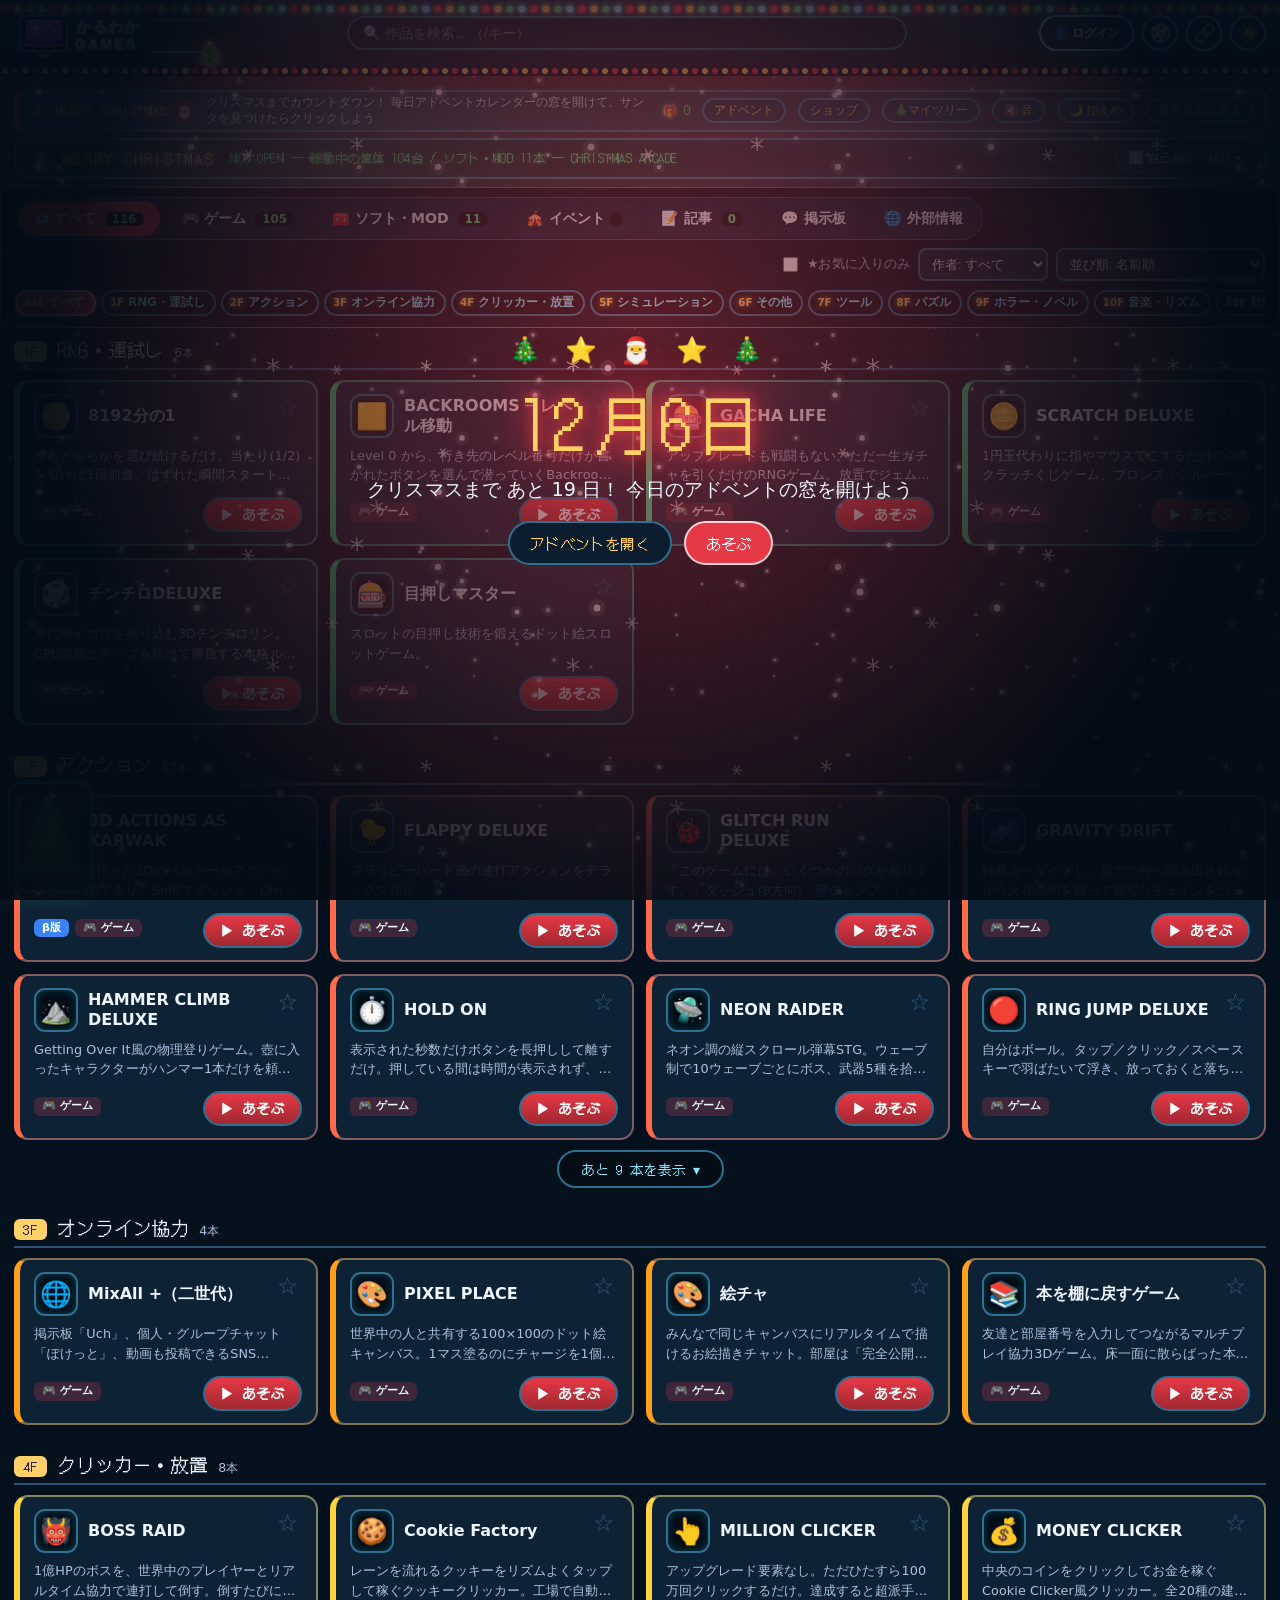
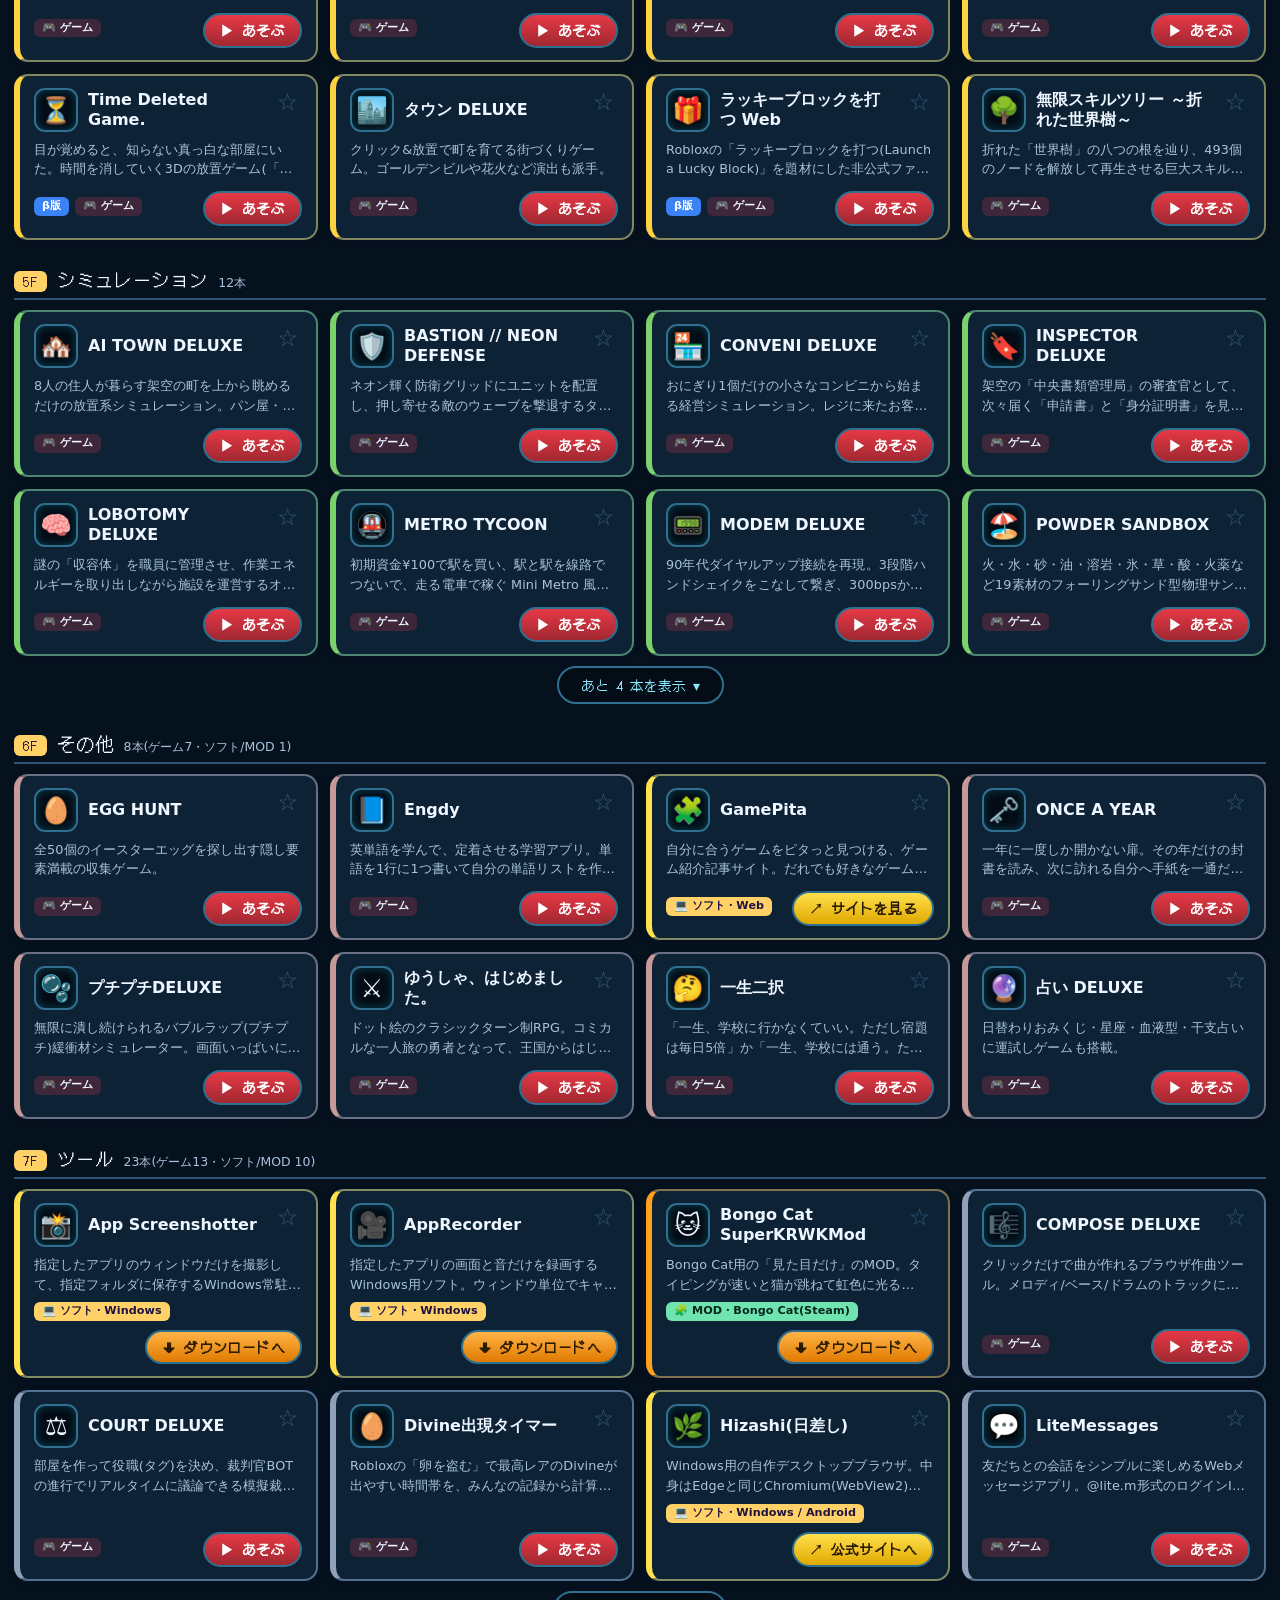
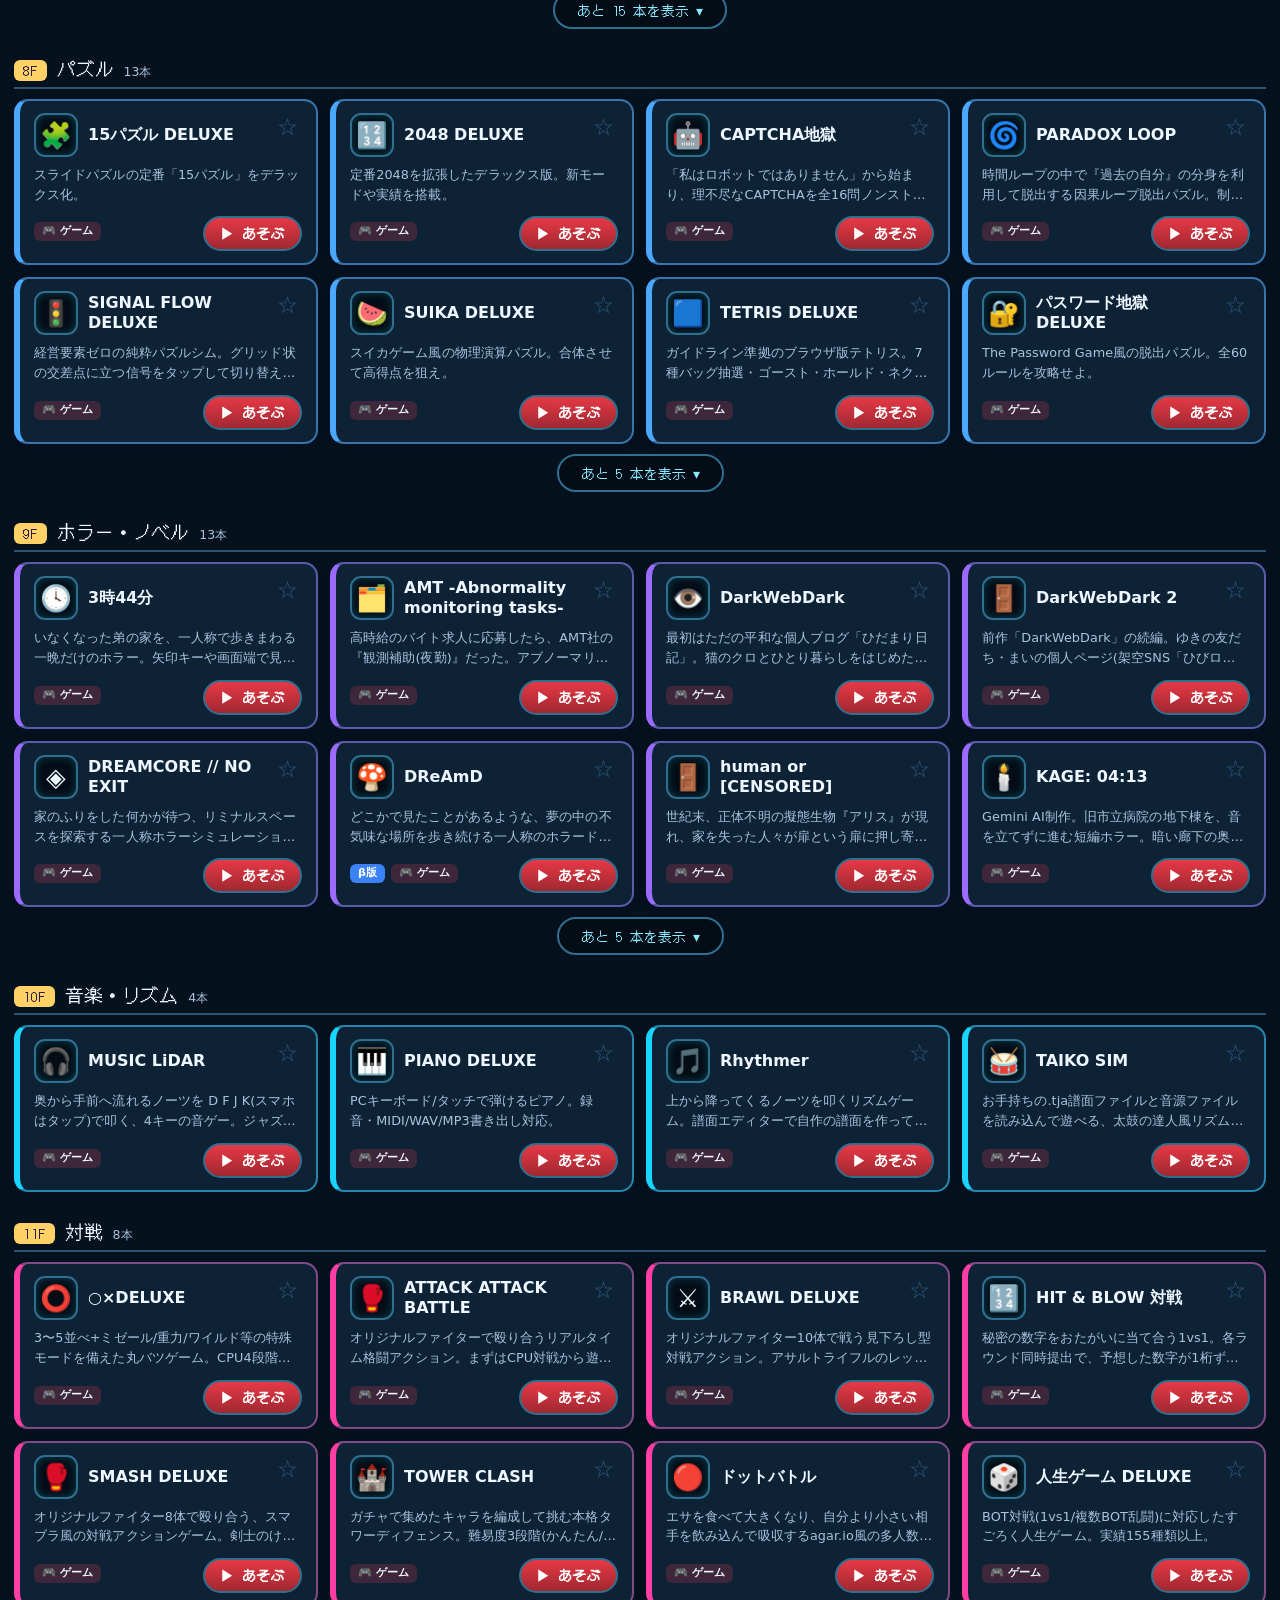
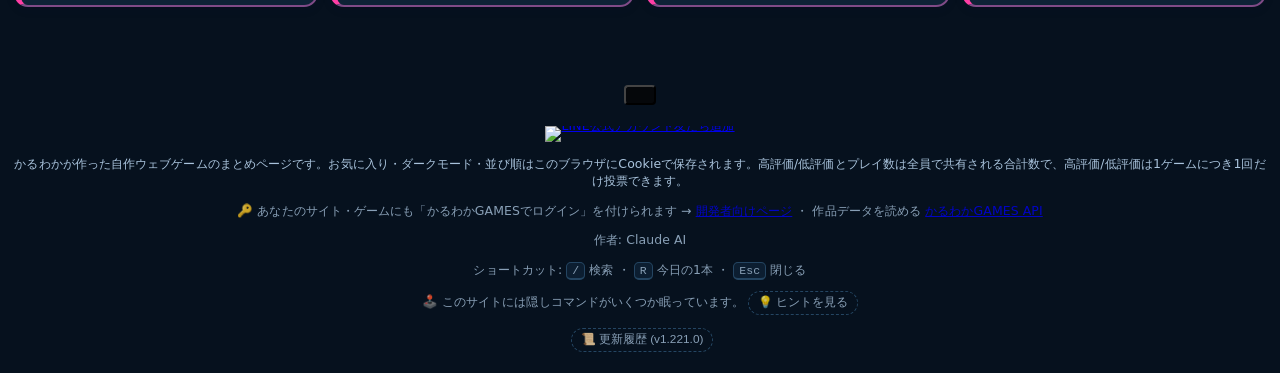
==== index.html @ c36bcfe7 "掲示板にかるわかGAMESのアカウント名で書き込めるようにする (1.221.0) Co-Authored-By: Claude Sonnet 5.5 <noreply@anthropic.com>" ====
<!DOCTYPE html>
<html lang="ja">
<head>
<meta charset="UTF-8">
<meta name="viewport" content="width=device-width, initial-scale=1.0">
<title>かるわか GAMES</title>
<meta name="description" content="かるわかが作った自作ウェブゲームのリンクまとめサイト">
<link rel="canonical" href="https://kaikomziu.github.io/game-links/">

<!-- OGP (SNSシェア用) -->
<meta property="og:type" content="website">
<meta property="og:title" content="かるわか GAMES">
<meta property="og:description" content="かるわかが作った自作ウェブゲームのリンクまとめサイト">
<meta property="og:url" content="https://kaikomziu.github.io/game-links/">
<!-- og:image: 1200x630推奨の画像をご用意いただけたら、下記のコメントを外して画像URLを設定してください
<meta property="og:image" content="https://kaikomziu.github.io/game-links/ogp.png"> -->
<meta name="twitter:card" content="summary_large_image">
<meta name="twitter:title" content="かるわか GAMES">
<meta name="twitter:description" content="かるわかが作った自作ウェブゲームのリンクまとめサイト">

<link rel="icon" href="data:image/svg+xml,<svg xmlns=%22http://www.w3.org/2000/svg%22 viewBox=%220 0 100 100%22><text y=%22.9em%22 font-size=%2290%22>🎮</text></svg>">
<link rel="manifest" href="manifest.webmanifest">
<meta name="theme-color" content="#6c5ce7">
<link rel="apple-touch-icon" href="icon.svg">
<link rel="preconnect" href="https://fonts.googleapis.com">
<link rel="preconnect" href="https://fonts.gstatic.com" crossorigin>
<link rel="stylesheet" href="https://fonts.googleapis.com/css2?family=DotGothic16&display=swap">
<link rel="stylesheet" href="css/style.css?v=2">
<link rel="stylesheet" href="css/arcade.css?v=8">
<link rel="stylesheet" href="css/layout.css?v=5">
<link rel="stylesheet" href="css/articles.css?v=2">
<link rel="stylesheet" href="css/events.css?v=3">
<link rel="stylesheet" href="css/board.css?v=1">
<link rel="stylesheet" href="css/halloween.css?v=2">
<script>
/* クリスマスのファイルは、イベント期間(12/1〜1/31)・?christmas・クリスマスのプレゼントや持ち物がある人のときだけ読み込む。
   それ以外の人(1年の約10か月)には、余計な通信も処理もさせない。期間中は、画面が一瞬ふつうの色で出ないよう、ここで色を先に決める。 */
(function () {
  var on = false, ev = false;
  try {
    var m = new Date().getMonth(), forced = /[?&]christmas(=|&|$)/.test(location.search);
    ev = m === 11 || m === 0 || forced;
    on = ev;
    if (!on) on = parseInt(localStorage.getItem("gl_xmas_gifts"), 10) > 0 || /"/.test(localStorage.getItem("gl_xmas_owned") || "");
    if (ev && !forced && sessionStorage.getItem("gl_no_christmas") === "1") ev = false; // 「通常表示に戻す」
  } catch (e) {}
  window.__xmasOn = on;
  if (!on) return;
  ["christmas.css?v=3", "christmas-fx.css?v=2"].forEach(function (f) {
    var l = document.createElement("link"); l.rel = "stylesheet"; l.href = "css/" + f; document.head.appendChild(l);
  });
  if (ev) document.documentElement.classList.add("christmas");
})();
</script>
<link rel="stylesheet" href="css/live-info.css?v=8">
<link rel="stylesheet" href="css/catalog.css?v=1">
<link rel="stylesheet" href="css/featured.css?v=1">
<link rel="stylesheet" href="css/polish.css?v=1">
<link rel="stylesheet" href="css/shelves.css?v=1">
</head>
<body>

<div class="site-loader" id="siteLoader" role="status" aria-live="polite">
  <div class="loader-machine" aria-hidden="true"><span>🎮</span><i></i></div>
  <p>かるわか <strong>GAMES</strong></p>
  <small>ARCADE IS LOADING</small>
  <div class="loader-track" aria-hidden="true"><i></i></div>
</div>

<header class="site-header">
  <div class="header-inner">
    <h1 class="logo" title="見た目より反応がいいかも？"><img class="logo-image" src="assets/karuwaka-games-logo.svg" alt="かるわか GAMES"></h1>
    <div class="header-search">
      <input type="search" id="searchInput" class="search-input" placeholder="🔍 作品を検索…（/キー）" aria-label="作品を検索">
    </div>
    <div class="header-controls">
      <button id="randomPickBtn" class="icon-btn" title="今日の1本(Rキー)。連打すると運命が変わるかも" aria-label="ランダムでゲームを選ぶ">🎲</button>
      <button id="shareBtn" class="icon-btn" title="このサイトを共有" aria-label="このサイトを共有">🔗</button>
      <button id="themeToggle" class="icon-btn" title="ダークモード切替。何回も押すと？" aria-label="ダークモード切替">🌙</button>
    </div>
  </div>
</header>

<main class="container">

  <section class="april-banner" id="aprilBanner" hidden></section>
  <div class="quake-alert" id="quakeAlert" hidden role="alert" aria-live="assertive"></div>

  <!-- 情報バー: INSERT COIN・稼働台数・自己紹介/統計の開閉ボタンを1行に -->
  <section class="info-bar" id="infoBar" aria-label="営業中">
    <button class="hero-insert" id="heroInsert" type="button">🪙 INSERT COIN</button>
    <p class="hero-sub" id="heroSub"></p>
    <button class="info-toggle" id="infoToggle" type="button" aria-expanded="false" aria-controls="infoPanel">ℹ️ 自己紹介・統計 ▾</button>
  </section>

  <section class="board-view" id="boardView" hidden aria-label="掲示板">
    <iframe id="boardFrame" title="掲示板" loading="lazy" data-src="https://karuwaka-bbs.4yomaban.workers.dev/?embed=1"></iframe>
  </section>

  <section class="external-view" id="externalInfo" hidden aria-label="外部情報">
    <section class="live-info" id="liveInfo" aria-label="現在の地震情報と気温">
      <div class="live-item live-quake"><span class="live-label">🌐 最新地震</span><span data-live="quake" role="status">読み込み中…</span></div>
      <div class="live-item live-weather"><span class="live-label">🌡️ 気温</span><span data-live="weather" role="status">読み込み中…</span></div>
      <div class="live-tools"><small data-live="updated">APIから取得中…</small><button type="button" data-live-refresh aria-label="地震と気温を更新">↻</button></div>
      <p class="live-source">情報元: <a href="https://www.p2pquake.net/" target="_blank" rel="noopener">P2P地震情報</a> / <a href="https://open-meteo.com/" target="_blank" rel="noopener">Open-Meteo</a></p>
    </section>
    <div class="external-info" aria-label="週間天気予報とITニュース">
      <section class="external-panel forecast-panel">
        <h2 class="external-title">☁️ 週間予報 <small>市川市付近</small></h2>
        <div class="forecast-list" data-live="forecast"><p class="external-loading" role="status">読み込み中…</p></div>
      </section>
      <section class="external-panel news-panel">
        <h2 class="external-title">📰 ITニュース <small>Qiita新着</small></h2>
        <div class="news-list" data-live="news"><p class="external-loading" role="status">読み込み中…</p></div>
      </section>
    </div>
    <div class="external-extra-grid">
      <section class="external-panel" data-live-panel="exchange">
        <h2 class="external-title">💱 為替レート <small>対日本円</small></h2>
        <div class="external-data-list" data-live="exchange"><p class="external-loading" role="status">読み込み中…</p></div>
        <p class="external-source">情報元: <a href="https://frankfurter.dev/" target="_blank" rel="noopener">Frankfurter</a></p>
      </section>
      <section class="external-panel" data-live-panel="air">
        <h2 class="external-title">🌫️ 大気質・UV <small>市川市付近</small></h2>
        <div class="external-data-list" data-live="air"><p class="external-loading" role="status">読み込み中…</p></div>
        <p class="external-source">情報元: <a href="https://open-meteo.com/en/docs/air-quality-api" target="_blank" rel="noopener">Open-Meteo / CAMS</a></p>
      </section>
      <section class="external-panel" data-live-panel="sun">
        <h2 class="external-title">🌅 太陽の時刻 <small>市川市付近</small></h2>
        <div class="external-data-list" data-live="sun"><p class="external-loading" role="status">読み込み中…</p></div>
        <p class="external-source">情報元: <a href="https://sunrise-sunset.org/api" target="_blank" rel="noopener">Sunrise-Sunset.org</a></p>
      </section>
      <section class="external-panel" data-live-panel="holiday">
        <h2 class="external-title">🎌 次の祝日 <small>日本</small></h2>
        <div class="external-data-list" data-live="holiday"><p class="external-loading" role="status">読み込み中…</p></div>
        <p class="external-source">情報元: <a href="https://date.nager.at/" target="_blank" rel="noopener">Nager.Date</a></p>
      </section>
      <section class="external-panel" data-live-panel="crypto">
        <h2 class="external-title">₿ 暗号資産 <small>日本円</small></h2>
        <div class="external-data-list" data-live="crypto"><p class="external-loading" role="status">読み込み中…</p></div>
        <p class="external-source">情報元: <a href="https://www.coingecko.com/" target="_blank" rel="noopener">CoinGecko</a></p>
      </section>
      <section class="external-panel" data-live-panel="space">
        <h2 class="external-title">🚀 宇宙ニュース <small>Spaceflight News</small></h2>
        <div class="external-data-list" data-live="space"><p class="external-loading" role="status">読み込み中…</p></div>
        <p class="external-source">情報元: <a href="https://www.spaceflightnewsapi.net/" target="_blank" rel="noopener">Spaceflight News API</a></p>
      </section>
    </div>
  </section>

  <div class="info-panel" id="infoPanel" hidden>
  <section class="profile-card" aria-label="自己紹介">
    <p class="profile-label">PLAYER 1</p>
    <h2 class="profile-name">かるわか <span class="profile-role">学生</span></h2>
    <ul class="profile-list">
      <li>2025年ごろからゲームを作っています。いろんなAI(Claude・Gemini・Manus、ほかにもたまに他のAI)に作ってもらっていて、Luauは自分でも少し学んでいます(Roblox Studio)。</li>
      <li>自分が遊びたいゲームを作りたくて作っています。作ったゲームをまとめて見せたくて、このサイトを作りました。</li>
      <li>好きなのは対戦・アクション系のゲームとRoblox。Robloxでは遊ぶのがメインで、好きなゲームはDoors・Backrooms [REDACTED]・DC: Dead Signalです。</li>
    </ul>
    <p class="profile-count" id="profileCount"></p>
    <p class="profile-foot">ゆっくり遊んでいってください。 <a href="https://www.roblox.com/ja/users/3638857187/profile" target="_blank" rel="noopener">Robloxのプロフィール(@Shoumashou)</a></p>
  </section>
    <div class="info-side">
      <section class="stat-dashboard" id="statDashboard" aria-label="サイトの統計"></section>
      <section class="today-banner" id="todayBanner" aria-live="polite"></section>
    </div>
  </div>

  <!-- 閲覧バー: 画面上部に固定。タブでゲーム/ソフト・MODを切り替え、ジャンル・並び順もここ -->
  <div class="browse-bar" id="browseBar">
    <div class="browse-row">
      <div class="view-tabs" id="viewTabs" role="tablist" aria-label="表示する区画">
        <button class="view-tab" type="button" role="tab" data-view="all" aria-selected="false">🗂 すべて <b id="tabAllCount"></b></button>
        <button class="view-tab" type="button" role="tab" data-view="games" aria-selected="false">🎮 ゲーム <b id="tabGamesCount"></b></button>
        <button class="view-tab" type="button" role="tab" data-view="soft" aria-selected="false">🧰 ソフト・MOD <b id="tabSoftCount"></b></button>
        <button class="view-tab" type="button" role="tab" data-view="events" aria-selected="false">🎪 イベント <b id="tabEventsCount"></b></button>
        <button class="view-tab" type="button" role="tab" data-view="articles" aria-selected="false">📝 記事 <b id="tabArticlesCount"></b></button>
        <button class="view-tab" type="button" role="tab" data-view="board" aria-selected="false">💬 掲示板</button>
        <button class="view-tab" type="button" role="tab" data-view="external" aria-selected="false">🌐 外部情報</button>
      </div>
      <div class="toolbar-right">
        <label class="favorite-only-toggle">
          <input type="checkbox" id="favoriteOnlyCheck">
          <span>★お気に入りのみ</span>
        </label>
        <select id="authorFilter" class="sort-select" aria-label="作者で絞り込み">
          <option value="all">作者: すべて</option>
        </select>
        <select id="sortSelect" class="sort-select" aria-label="並び順">
          <option value="name">並び順: 名前順</option>
          <option value="plays">並び順: 人気順(プレイ数)</option>
          <option value="likes">並び順: 高評価が多い順</option>
          <option value="dislikes">並び順: 低評価が多い順</option>
          <option value="score">並び順: 評価スコア順(👍-👎)</option>
          <option value="votes">並び順: 投票数が多い順</option>
          <option value="favorite">並び順: お気に入り優先</option>
          <option value="default">並び順: 追加順</option>
          <option value="random">並び順: ランダム</option>
        </select>
      </div>
    </div>
    <div class="tag-filter" id="tagFilter">
      <button class="tag-chip active" data-tag="all">すべて</button>
    </div>
    <p class="view-note" id="viewNote" hidden>ゲームではない、自作のアプリ・ツール・MODです。</p>
  </div>

  <div class="article-admin catalog-admin" id="catalogAdmin" hidden></div>

  <section class="featured-game" id="featuredGame" hidden aria-label="注目のゲーム"></section>

  <section class="all-shelves" id="allShelves" hidden></section>

  <section class="game-grid" id="gameGrid">
    <!--
      以下はSEO/OGP用の静的HTML(検索エンジンや非JS環境でもゲーム一覧の
      テキストが読めるようにするための埋め込み)。JS有効時はjs/main.jsの
      render()がこの中身を即座に上書きして通常の動的カードに差し替える
      (お気に入り★・並び替え・検索は従来どおりJS側で動作する)。
      このブロックはtools/build-seo.jsが js/main.js の GAMES 配列から
      自動生成する。GAMESを編集したら手で直接ここを書き換えず、
      `node tools/build-seo.js` を実行して再生成すること。
    -->
    <!-- SEO-GAMES:START -->
      <article class="game-card tile" data-genre="対戦">
        <div class="card-emoji tile-emoji">⭕</div>
        <div class="tile-main">
          <h2 class="card-title">○×DELUXE</h2>
          <div class="tile-meta"><span class="tile-chip genre">対戦</span></div>
          <p class="sr-only">3〜5並べ+ミゼール/重力/ワイルド等の特殊モードを備えた丸バツゲーム。CPU4段階と2人対戦に対応。</p>
        </div>
        <div class="tile-side">
        <a class="play-btn tile-play" href="https://kaikomziu.github.io/marubatsu-deluxe/" target="_blank" rel="noopener" title="遊びに行く">▶</a>
        </div>
      </article>
      <article class="game-card tile" data-genre="パズル">
        <div class="card-emoji tile-emoji">🧩</div>
        <div class="tile-main">
          <h2 class="card-title">15パズル DELUXE</h2>
          <div class="tile-meta"><span class="tile-chip genre">パズル</span></div>
          <p class="sr-only">スライドパズルの定番「15パズル」をデラックス化。</p>
        </div>
        <div class="tile-side">
        <a class="play-btn tile-play" href="https://kaikomziu.github.io/15puzzle/" target="_blank" rel="noopener" title="遊びに行く">▶</a>
        </div>
      </article>
      <article class="game-card tile" data-genre="パズル">
        <div class="card-emoji tile-emoji">🔢</div>
        <div class="tile-main">
          <h2 class="card-title">2048 DELUXE</h2>
          <div class="tile-meta"><span class="tile-chip genre">パズル</span></div>
          <p class="sr-only">定番2048を拡張したデラックス版。新モードや実績を搭載。</p>
        </div>
        <div class="tile-side">
        <a class="play-btn tile-play" href="https://kaikomziu.github.io/2048-deluxe/" target="_blank" rel="noopener" title="遊びに行く">▶</a>
        </div>
      </article>
      <article class="game-card tile" data-genre="アクション">
        <div class="card-emoji tile-emoji">🧗</div>
        <div class="tile-main">
          <h2 class="card-title">3D ACTIONS AS KARWAK</h2>
          <div class="tile-meta"><span class="tile-chip beta">β版</span><span class="tile-chip genre">アクション</span></div>
          <p class="sr-only">three.jsで作った3Dのパルクールアクション(読み:すりーでぃーあくしょんず あず かるわく)。WASDで走り、Shiftでダッシュ、Ctrlでスライディングして低いバーの下をくぐる。斜めの壁に向かって歩くと壁に吸い付いて登る「壁歩き」、直立の壁に向かってジャンプすると壁に足をつけてゆっくり移動する「フラグ1」になり、フラグ1中に近くの壁の方向へジャンプすると壁蹴りでその壁まで飛び移る。向かい合う壁を蹴り合って高く登り、壁の上端ではよじ登れる。ステージは「はじめの一歩」「斜めの壁」「壁蹴りの塔」「ジグザグ渓谷」「総仕上げ」の5つと、自由に動きを試せる練習場。奈落の上のコースをチェックポイントでつなぎながらゴールをめざし、クリアすると次のステージが開く。ステージごとのベストタイムを保存。PCはWASD+マウス、スマホはスティックとボタンで遊べる。開発中のβ版。</p>
        </div>
        <div class="tile-side">
        <a class="play-btn tile-play" href="https://kaikomziu.github.io/3d-actions-as-karwak/" target="_blank" rel="noopener" title="遊びに行く">▶</a>
        </div>
      </article>
      <article class="game-card tile" data-genre="ホラー・ノベル">
        <div class="card-emoji tile-emoji">🕓</div>
        <div class="tile-main">
          <h2 class="card-title">3時44分</h2>
          <div class="tile-meta"><span class="tile-chip genre">ホラー・ノベル</span></div>
          <p class="sr-only">いなくなった弟の家を、一人称で歩きまわる一晩だけのホラー。矢印キーや画面端で見まわし、ドアや通路をクリックして弟の部屋・廊下・居間・お母さんの部屋・玄関を行き来する。日記、窓の外の人影、顔を塗りつぶされた家族写真、止まったまま3時44分をさす時計、仏壇の遺影、姿見に映る自分でない誰か——調べて動くほど家の時計が進み、真夜中が近づくほど画面が侵食され心音が近づく。3時44分、玄関の扉がノックされたら『音のする方へ行く／動かない』、たどり着いた扉で『開ける／のぞく／うずくまる』。集めた手がかりの数と選択でエンド3種に分岐。canvas描画・セーブは端末内。テスト用 ?3:40 等で開始時刻指定。PC/スマホ対応。</p>
        </div>
        <div class="tile-side">
        <a class="play-btn tile-play" href="https://kaikomziu.github.io/sanji44/" target="_blank" rel="noopener" title="遊びに行く">▶</a>
        </div>
      </article>
      <article class="game-card tile" data-genre="RNG・運試し">
        <div class="card-emoji tile-emoji">🪙</div>
        <div class="tile-main">
          <h2 class="card-title">8192分の1</h2>
          <div class="tile-meta"><span class="tile-chip genre">RNG・運試し</span></div>
          <p class="sr-only">左右どちらかを選び続けるだけ。当たり(1/2)を引けば1段前進、はずれた瞬間スタートに逆戻り。13連続的中でたどり着く 1/8192 が目標で、その先の 1/16384・1/32768… にも挑める。派手な効果音・画面演出、確率のはしご表示、統計、各段の到達回数表、実績54種、1/8192達成で解禁されるオートモード、歴代最高連勝を競う世界ランキング。セーブは端末内。PC(←→キー)/スマホ対応。</p>
        </div>
        <div class="tile-side">
        <a class="play-btn tile-play" href="https://kaikomziu.github.io/one-in-8192/" target="_blank" rel="noopener" title="遊びに行く">▶</a>
        </div>
      </article>
      <article class="game-card tile" data-genre="シミュレーション">
        <div class="card-emoji tile-emoji">🏘️</div>
        <div class="tile-main">
          <h2 class="card-title">AI TOWN DELUXE</h2>
          <div class="tile-meta"><span class="tile-chip genre">シミュレーション</span></div>
          <p class="sr-only">8人の住人が暮らす架空の町を上から眺めるだけの放置系シミュレーション。パン屋・花屋・画家・司書・元漁師・小学生・市場の店主・大工という異なる仕事とスケジュール、性格(元気/皮肉屋/のんびり/心配性など)を持った住人たちが、時間経過とともに自宅・職場・公園・カフェ・図書館・広場などをそれぞれの生活リズムで歩き回る。同じ場所に居合わせると天気やその日のイベント、二人の関係性に応じた会話が自動生成され、右側の「町のできごとログ」にリアルタイムで流れていく。住人アイコンをクリックすると現在の様子・心の声・元気/社交/楽しさのステータスが見られる。天気は日替わりで変化し、まれにお祭りなどの特別イベントも発生。時間の流れは一時停止や1x/2x/4x速度に切り替え可能。PC/スマホ対応。</p>
        </div>
        <div class="tile-side">
        <a class="play-btn tile-play" href="https://kaikomziu.github.io/ai-town-deluxe/" target="_blank" rel="noopener" title="遊びに行く">▶</a>
        </div>
      </article>
      <article class="game-card tile" data-genre="ホラー・ノベル">
        <div class="card-emoji tile-emoji">🗂️</div>
        <div class="tile-main">
          <h2 class="card-title">AMT -Abnormality monitoring tasks-</h2>
          <div class="tile-meta"><span class="tile-chip genre">ホラー・ノベル</span></div>
          <p class="sr-only">高時給のバイト求人に応募したら、AMT社の『観測補助(夜勤)』だった。アブノーマリティ(異常)の観察レポートを読み、点線付きの記述の中から『おかしいところ』——本文内の矛盾、前の資料との食い違い、あとから書き換えられた一文と崩れた日本語——を見つけてクリックしていく調査ゲーム。1日1体を3択から選び、資料3枚を読み解いて小推理3問に答えるとキーワードを入手。最終日はコルクボードでキーワードを線で結び、A〜Iの穴埋めで会社が何をしていたかを推理する。誤クリックのペナルティなし。エンドはバッド/通常/トゥルー(全ケース観測+2周目以降)の3種。緑文字CRT端末風。セーブは端末内。PC/スマホ対応。</p>
        </div>
        <div class="tile-side">
        <a class="play-btn tile-play" href="https://kaikomziu.github.io/amt-corp/" target="_blank" rel="noopener" title="遊びに行く">▶</a>
        </div>
      </article>
      <article class="game-card tile" data-genre="対戦">
        <div class="card-emoji tile-emoji">🥊</div>
        <div class="tile-main">
          <h2 class="card-title">ATTACK ATTACK BATTLE</h2>
          <div class="tile-meta"><span class="tile-chip genre">対戦</span></div>
          <p class="sr-only">オリジナルファイターで殴り合うリアルタイム格闘アクション。まずはCPU対戦から遊べる。WASDで移動、Eで通常攻撃、Rで必殺技。Shiftキー+方向キーで状況に応じた特殊アクションが出せるのが特徴で、前方向なら弱いが連発が効くラッシュパンチ、後ろ方向なら素早い後退、Sなら1秒だけ無敵になる代わりに3秒隙だらけになる回避、Wなら高く舞い上がる復帰ジャンプ(空中で1回だけ)。ダメージ%が貯まるほど吹っ飛びが大きくなり、画面外まで飛ばされるとストックを1失う3ストック制。PC対応(キーボード操作)。</p>
        </div>
        <div class="tile-side">
        <a class="play-btn tile-play" href="https://kaikomziu.github.io/attack-attack-battle/" target="_blank" rel="noopener" title="遊びに行く">▶</a>
        </div>
      </article>
      <article class="game-card tile" data-genre="RNG・運試し">
        <div class="card-emoji tile-emoji">🟨</div>
        <div class="tile-main">
          <h2 class="card-title">BACKROOMS ─ レベル移動</h2>
          <div class="tile-meta"><span class="tile-chip genre">RNG・運試し</span></div>
          <p class="sr-only">Level 0 から、行き先のレベル番号だけが書かれたボタンを選んで潜っていくBackrooms移動ゲーム。Backrooms Wiki(日本語版)の実レベルを収録し、無印通常階層とη(エータ)層あわせて63階層。ルートは各レベルの「出口」「入口」から採取。景色も音も危険度表示もなく、たよれるのは番号と自分の記憶だけ。危険なレベルほどSANITYが大きく減り、0になると振り出し。どの番号が危ないかはSANITYの増減から自分で覚えるしかない。到達記録には行ったレベルの番号と名前・回数だけが残り、死んでも消えない。Level 0→0ηがη層への入口、Level 3999から「現実」へ帰還できればクリア。レベルとルートはlevelコマンドで自由に組み替え可能。セーブは端末内。PC/スマホ対応。</p>
        </div>
        <div class="tile-side">
        <a class="play-btn tile-play" href="https://kaikomziu.github.io/backrooms/" target="_blank" rel="noopener" title="遊びに行く">▶</a>
        </div>
      </article>
      <article class="game-card tile" data-genre="シミュレーション">
        <div class="card-emoji tile-emoji">🛡️</div>
        <div class="tile-main">
          <h2 class="card-title">BASTION // NEON DEFENSE</h2>
          <div class="tile-meta"><span class="tile-chip genre">シミュレーション</span></div>
          <p class="sr-only">ネオン輝く防衛グリッドにユニットを配置し、押し寄せる敵のウェーブを撃退するタワーディフェンスゲーム。PRISM RAILやFROST PULSEなどのシステムを運用し、戦況に合わせて防衛網を強化する。PC/スマホ対応。</p>
        </div>
        <div class="tile-side">
        <a class="play-btn tile-play" href="https://neondefense-rpgwdakd.manus.space/" target="_blank" rel="noopener" title="遊びに行く">▶</a>
        </div>
      </article>
      <article class="game-card tile" data-genre="クリッカー・放置">
        <div class="card-emoji tile-emoji">👹</div>
        <div class="tile-main">
          <h2 class="card-title">BOSS RAID</h2>
          <div class="tile-meta"><span class="tile-chip genre">クリッカー・放置</span></div>
          <p class="sr-only">1億HPのボスを、世界中のプレイヤーとリアルタイム協力で連打して倒す。倒すたびに少し強い次のボスが無限に出現。同時接続人数・全体DPS表示、ダメージポップ、撃破ファンファーレ＋花火。完全匿名。PC/スマホ対応。</p>
        </div>
        <div class="tile-side">
        <a class="play-btn tile-play" href="https://kaikomziu.github.io/boss-raid/" target="_blank" rel="noopener" title="遊びに行く">▶</a>
        </div>
      </article>
      <article class="game-card tile" data-genre="対戦">
        <div class="card-emoji tile-emoji">⚔️</div>
        <div class="tile-main">
          <h2 class="card-title">BRAWL DELUXE</h2>
          <div class="tile-meta"><span class="tile-chip genre">対戦</span></div>
          <p class="sr-only">オリジナルファイター10体で戦う見下ろし型対戦アクション。アサルトライフルのレックス、一撃必殺のノヴァ、壁越し爆弾のボム太、回復サポートのヒール、高HPショットガンのタンカー、俊足ブーメランのウィンド、連射ツインピストルのショウタ、減速アイスのフロスト、毒ダーツのヴェノム、茂み奇襲のゴーストから選択。モードは中央ジェム鉱山を奪い合うジェムグラブ、安全地帯が縮む10人バトルロイヤルのショーダウン、ボールを相手ゴールへ運ぶ3vs3のブロールボールの全3種、マップ全5種。CPUは4段階の強さ、トロフィーを稼ぐと新ファイターが解放される進行要素あり。茂みに隠れて奇襲したり必殺技ゲージを溜めて逆転を狙おう。PCはWASD+マウス照準、スマホはデュアルバーチャルスティックに対応。</p>
        </div>
        <div class="tile-side">
        <a class="play-btn tile-play" href="https://kaikomziu.github.io/brawl-deluxe/" target="_blank" rel="noopener" title="遊びに行く">▶</a>
        </div>
      </article>
      <article class="game-card tile" data-genre="パズル">
        <div class="card-emoji tile-emoji">🤖</div>
        <div class="tile-main">
          <h2 class="card-title">CAPTCHA地獄</h2>
          <div class="tile-meta"><span class="tile-chip genre">パズル</span></div>
          <p class="sr-only">「私はロボットではありません」から始まり、理不尽なCAPTCHAを全16問ノンストップで解かされるだけのネタ系ゲーム。ゆがみ文字、カーソルから逃げるチェックボックス、信号機グリッド、アナログ時計の時刻読み、音声CAPTCHA、間違い探し、人間であることの証明、CAPTCHAのためのCAPTCHA、拒否ボタンが極小のクッキーバナー、最後は3問連続の高速ラッシュ。ライフ3・各問に制限時間つきで、全問突破すると人間証明書が発行される。実績12種。クリアタイムを記録。セーブは端末内。PC/スマホ対応。</p>
        </div>
        <div class="tile-side">
        <a class="play-btn tile-play" href="https://kaikomziu.github.io/captcha-hell/" target="_blank" rel="noopener" title="遊びに行く">▶</a>
        </div>
      </article>
      <article class="game-card tile" data-genre="ツール">
        <div class="card-emoji tile-emoji">🎼</div>
        <div class="tile-main">
          <h2 class="card-title">COMPOSE DELUXE</h2>
          <div class="tile-meta"><span class="tile-chip genre">ツール</span></div>
          <p class="sr-only">クリックだけで曲が作れるブラウザ作曲ツール。メロディ/ベース/ドラムのトラックにポチポチ打ち込むステップシーケンサー形式で、BPM・小節数・波形(サイン/トライアングル/矩形/ノコギリ)・音量/ミュート/ソロを調整可能。キーとスケール(メジャー/マイナー)を選ぶとダイアトニックコードが自動表示され、王道進行やカノン進行などの定番コード進行プリセットをワンクリックでトラックに反映できる。音源はWeb Audio APIによる内部合成で外部音声ファイル不使用。作った曲はブラウザに自動保存され、JSONでの書き出し/読み込みにも対応。</p>
        </div>
        <div class="tile-side">
        <a class="play-btn tile-play" href="https://kaikomziu.github.io/compose-deluxe/" target="_blank" rel="noopener" title="遊びに行く">▶</a>
        </div>
      </article>
      <article class="game-card tile" data-genre="シミュレーション">
        <div class="card-emoji tile-emoji">🏪</div>
        <div class="tile-main">
          <h2 class="card-title">CONVENI DELUXE</h2>
          <div class="tile-meta"><span class="tile-chip genre">シミュレーション</span></div>
          <p class="sr-only">おにぎり1個だけの小さなコンビニから始まる経営シミュレーション。レジに来たお客さんの商品を長押ししてスキャンすると会計完了、離すと進捗が戻ってしまうので最後まで押し続ける必要がある。列に並んだお客さんには忍耐ゲージがあり、待たせすぎると怒って帰ってしまう(評判ダウン)。一定確率でVIP客が来店し、通常より高額な商品を割増価格で購入してくれる。「PC」画面ではパン・飲み物・お弁当・スイーツ・アイス・揚げ物・コーヒー・雑誌・くじ引きまで全10種の商品を仕入れて品揃えを拡大でき、スキャン速度・客の忍耐時間・集客力・販売価格・VIP出現率・VIP単価アップの各種設備投資、レジ増設(最大3台)も可能。バイトを雇えばそのレジは長押し不要で自動スキャン・自動会計してくれるようになり、離席していた時間もバイトが分の売上を計算して迎えてくれる(最大3時間分)。セーブは自動(localStorage)。PC/スマホ対応。</p>
        </div>
        <div class="tile-side">
        <a class="play-btn tile-play" href="https://kaikomziu.github.io/conveni-deluxe/" target="_blank" rel="noopener" title="遊びに行く">▶</a>
        </div>
      </article>
      <article class="game-card tile" data-genre="クリッカー・放置">
        <div class="card-emoji tile-emoji">🍪</div>
        <div class="tile-main">
          <h2 class="card-title">Cookie Factory</h2>
          <div class="tile-meta"><span class="tile-chip genre">クリッカー・放置</span></div>
          <p class="sr-only">レーンを流れるクッキーをリズムよくタップして稼ぐクッキークリッカー。工場で自動化、リボーンでツリー強化。</p>
        </div>
        <div class="tile-side">
        <a class="play-btn tile-play" href="https://kaikomziu.github.io/cookie-factory/" target="_blank" rel="noopener" title="遊びに行く">▶</a>
        </div>
      </article>
      <article class="game-card tile" data-genre="ツール">
        <div class="card-emoji tile-emoji">⚖️</div>
        <div class="tile-main">
          <h2 class="card-title">COURT DELUXE</h2>
          <div class="tile-meta"><span class="tile-chip genre">ツール</span></div>
          <p class="sr-only">部屋を作って役職(タグ)を決め、裁判官BOTの進行でリアルタイムに議論できる模擬裁判・会議アプリ。部屋作成者はお題(議題)とパスワードを決め、原告・検察官/被告人/弁護人/証人/傍聴人などの役職と人数を事前に設定できる(独自の役職名も追加可能、不要な役職は0人にしてOK)。参加者は部屋コード+パスワードで入室してニックネームと役職を選び、ホストが開廷すると裁判官BOTが開廷宣言・出席確認・進行説明を行って最初の発言者を指名する。以降は誰でも次の発言者を指名でき、重要な発言には⭐マークを付けられる。議論が出尽くしたら誰でも「まとめを求める」ボタンで裁判官BOTに論点整理を依頼できるが、判決や勝敗は一切出さない設計。複数人でのリアルタイム同時接続に対応。PC/スマホ対応。</p>
        </div>
        <div class="tile-side">
        <a class="play-btn tile-play" href="https://kaikomziu.github.io/court-deluxe/" target="_blank" rel="noopener" title="遊びに行く">▶</a>
        </div>
      </article>
      <article class="game-card tile" data-genre="ホラー・ノベル">
        <div class="card-emoji tile-emoji">👁️</div>
        <div class="tile-main">
          <h2 class="card-title">DarkWebDark</h2>
          <div class="tile-meta"><span class="tile-chip genre">ホラー・ノベル</span></div>
          <p class="sr-only">最初はただの平和な個人ブログ「ひだまり日記」。猫のクロとひとり暮らしをはじめた女の子の日常を読み進めるうちに、空き部屋のはずの隣の203号室から夜中にノックが聞こえ、クロがいなくなり、コメント欄やアクセスカウンターが少しずつおかしくなっていく。最後の記事でノックに答えてしまうと、裏サイト「DarkWebDark」へリダイレクトされて本番が始まる。扉を選ぶ入口、写真の中から猫の名前を呼ぶ第2層、こちらの名前や時刻・端末を言い当ててくるチャットの第3層、耳をすまして音のしない扉だけを開ける第4層、巨大な目が閉じている間だけ進める最深部と、全5層を下りながら脱出をめざすネットサーフィン型ホラー。偽の404ページ、一瞬映る顔、ささやき声などの驚かしが多数あり、脱出できたと思った瞬間にも……。1回クリアするとRTAモードが解放され、タイムをオンラインランキングに登録できる(ランキングはclaude.aiにサインインして開いたときだけ)。効果音はWeb Audio APIで合成。PC・スマホ対応。ジャンプスケア・大きな音あり、ヘッドホン推奨。</p>
        </div>
        <div class="tile-side">
        <a class="play-btn tile-play" href="https://claude.ai/artifact/SipSKUuXq7jFj9mixMsqDY" target="_blank" rel="noopener" title="遊びに行く">▶</a>
        </div>
      </article>
      <article class="game-card tile" data-genre="ホラー・ノベル">
        <div class="card-emoji tile-emoji">🚪</div>
        <div class="tile-main">
          <h2 class="card-title">DarkWebDark 2</h2>
          <div class="tile-meta"><span class="tile-chip genre">ホラー・ノベル</span></div>
          <p class="sr-only">前作「DarkWebDark」の続編。ゆきの友だち・まいの個人ページ(架空SNS「ひびログ」)は、最後の投稿「ゆきの部屋、見てくる」から更新が止まっているのに、見るたびに「下書き」が増えていく。ゆきとのメッセージ履歴は途中から「ゆきではない何か」になり、アパートを訪ねた写真と録音、喫茶こもれびのマスターや「通りすがり」の正体に迫る資料を読み進めると、裏サイト「DarkWebDark」のさらに深い層(LAYER 06〜14)へ。偽のログイン画面、読むたびに書き換わる日記、逆再生で聞こえる録音、懐中電灯で照らす間取り図、監視カメラ映像、時刻でしか開かない扉、タブの名前と戻るボタンを使う層、暗闇で本物の黒猫を追う層と、層ごとにちがう仕掛けを解いていくネットサーフィン型ホラー。エンディングは3種類で、前作のセーブが残っていると反応する仕掛けも。1周40〜60分。1回クリアでRTAモードとオンラインランキングが解放される。効果音・声はWeb Audio APIで合成。PC・スマホ対応。ジャンプスケア・大きな音・点滅あり(弱める設定あり)、ヘッドホン推奨。</p>
        </div>
        <div class="tile-side">
        <a class="play-btn tile-play" href="https://kaikomziu.github.io/darkwebdark2/" target="_blank" rel="noopener" title="遊びに行く">▶</a>
        </div>
      </article>
      <article class="game-card tile" data-genre="ツール">
        <div class="card-emoji tile-emoji">🥚</div>
        <div class="tile-main">
          <h2 class="card-title">Divine出現タイマー</h2>
          <div class="tile-meta"><span class="tile-chip genre">ツール</span></div>
          <p class="sr-only">Robloxの「卵を盗む」で最高レアのDivineが出やすい時間帯を、みんなの記録から計算するツール。Divineが出た日時を記録すると、出やすい時間帯ランキング・24時間グラフ・「今は狙い目か」と次の狙い目の時間を表示する。「◯分ごとに出る」ような周期パターンの検出、曜日別の回数、日ごとのカレンダー表示、前回のDivineからの経過時間にも対応。張り込んで出なかった時間も記録でき、「出た記録だけ」と「出なかったも含む」の2部門で分析を切り替えられる。記録は全員でリアルタイム共有され、追加・修正・削除はパスワード制。CSVでの保存/読み込み、ホーム画面への追加にも対応。PC/スマホ対応。</p>
        </div>
        <div class="tile-side">
        <a class="play-btn tile-play" href="https://divine-timer-egg.netlify.app/" target="_blank" rel="noopener" title="遊びに行く">▶</a>
        </div>
      </article>
      <article class="game-card tile" data-genre="ホラー・ノベル">
        <div class="card-emoji tile-emoji">◈</div>
        <div class="tile-main">
          <h2 class="card-title">DREAMCORE // NO EXIT</h2>
          <div class="tile-meta"><span class="tile-chip genre">ホラー・ノベル</span></div>
          <p class="sr-only">家のふりをした何かが待つ、リミナルスペースを探索する一人称ホラーシミュレーション。プレイルームを探しながら、夢の記録と異常な空間の奥へ進んでいく。WASD/矢印キーで移動、マウスで視点操作、Shiftで走る。PC対応。</p>
        </div>
        <div class="tile-side">
        <a class="play-btn tile-play" href="https://dreamcore-6jfcky5e.manus.space/" target="_blank" rel="noopener" title="遊びに行く">▶</a>
        </div>
      </article>
      <article class="game-card tile" data-genre="ホラー・ノベル">
        <div class="card-emoji tile-emoji">🍄</div>
        <div class="tile-main">
          <h2 class="card-title">DReAmD</h2>
          <div class="tile-meta"><span class="tile-chip beta">β版</span><span class="tile-chip genre">ホラー・ノベル</span></div>
          <p class="sr-only">どこかで見たことがあるような、夢の中の不気味な場所を歩き続ける一人称のホラードリームコア探索ゲーム(読み:どりーむど)。水の張ったタイルのプールと天井へ消える螺旋階段、夜の庭で巨大なキノコと浮き輪がこちらを向くプール、歩いても近づけない赤い屋根の家がある草原、テレビの砂嵐で何度も最初に戻される家の廊下、自分が小さくなった水没した子ども部屋(見ていない間だけ近づいてくるくま)、雲の上に浮かぶ誰もいない遊び場(見ている間だけ止まるブランコ)、閉店後のショッピングモール(こちらを向くマネキンと途中で消える照明)と、7つのエリアがつながっていて、モールの出口を抜けるとまたプールに戻る。周回するたびにノイズや細長い「誰か」が増えていく。ときどき出る英語のメッセージは大文字と小文字が崩れていて、文章の途中で途切れたり、少しずつおかしくなったりする。低解像度のにじんだ映像、色ずれ・ノイズのエフェクト、Web Audio APIで合成した環境音・オルゴールつき。驚かす演出やエンディングはなく、静かに不気味な空間が続く。PCはWASD+マウス、スマホは左側のスティックと右側のドラッグで遊べる。点滅あり、ヘッドホン推奨。開発中のβ版。</p>
        </div>
        <div class="tile-side">
        <a class="play-btn tile-play" href="https://dreamd-game.netlify.app/" target="_blank" rel="noopener" title="遊びに行く">▶</a>
        </div>
      </article>
      <article class="game-card tile" data-genre="その他">
        <div class="card-emoji tile-emoji">🥚</div>
        <div class="tile-main">
          <h2 class="card-title">EGG HUNT</h2>
          <div class="tile-meta"><span class="tile-chip genre">その他</span></div>
          <p class="sr-only">全50個のイースターエッグを探し出す隠し要素満載の収集ゲーム。</p>
        </div>
        <div class="tile-side">
        <a class="play-btn tile-play" href="https://kaikomziu.github.io/easter-egg-hunter/" target="_blank" rel="noopener" title="遊びに行く">▶</a>
        </div>
      </article>
      <article class="game-card tile" data-genre="その他">
        <div class="card-emoji tile-emoji">📘</div>
        <div class="tile-main">
          <h2 class="card-title">Engdy</h2>
          <div class="tile-meta"><span class="tile-chip genre">その他</span></div>
          <p class="sr-only">英単語を学んで、定着させる学習アプリ(読み:いんぐてぃー)。単語を1行に1つ書いて自分の単語リストを作り(意味はAIで自動入力も可)、.engdyファイルで保存したり、全体公開・パスワード・URL限定で公開したりできる。閲覧モードでは単語→意味の順に数秒ずつ表示し、放置した時間は記録しない。統計で学習時間や見た単語を確認でき、テストモードでは見た単語を4択で出題(苦手な単語ほど出やすい)。テストをある程度プレイすると、Geminiと苦手な単語を予習できる専属エージェントが解放される。毎日1周するとスタンプカードがたまってダイヤがもらえ、派手な演出のガチャで英単語の図鑑・背景・テーマを集められる。保護者のメールアドレスを登録すると、1週間の学習記録が毎週メールで届く。</p>
        </div>
        <div class="tile-side">
        <a class="play-btn tile-play" href="https://kaikomziu.github.io/engdy/" target="_blank" rel="noopener" title="遊びに行く">▶</a>
        </div>
      </article>
      <article class="game-card tile" data-genre="アクション">
        <div class="card-emoji tile-emoji">🐤</div>
        <div class="tile-main">
          <h2 class="card-title">FLAPPY DELUXE</h2>
          <div class="tile-meta"><span class="tile-chip genre">アクション</span></div>
          <p class="sr-only">フラッピーバード風の連打アクションをデラックス強化。</p>
        </div>
        <div class="tile-side">
        <a class="play-btn tile-play" href="https://kaikomziu.github.io/-FLAPPY_DELUXE-/" target="_blank" rel="noopener" title="遊びに行く">▶</a>
        </div>
      </article>
      <article class="game-card tile" data-genre="RNG・運試し">
        <div class="card-emoji tile-emoji">🎰</div>
        <div class="tile-main">
          <h2 class="card-title">GACHA LIFE</h2>
          <div class="tile-meta"><span class="tile-chip genre">RNG・運試し</span></div>
          <p class="sr-only">アップグレードも戦闘もない。ただ一生ガチャを引くだけのRNGゲーム。放置でジェムが貯まり、単発/10連/無料枠を回す。SSR確定の天井100連、ソフト天井、図鑑71種、ガチャ道ランク20段階、実績40種、重複を星屑に替えて交換する星屑ショップ。セーブはブラウザ内、オフライン報酬あり。PC/スマホ対応。</p>
        </div>
        <div class="tile-side">
        <a class="play-btn tile-play" href="https://kaikomziu.github.io/gacha-life/" target="_blank" rel="noopener" title="遊びに行く">▶</a>
        </div>
      </article>
      <article class="game-card tile" data-genre="アクション">
        <div class="card-emoji tile-emoji">🐞</div>
        <div class="tile-main">
          <h2 class="card-title">GLITCH RUN DELUXE</h2>
          <div class="tile-meta"><span class="tile-chip genre">アクション</span></div>
          <p class="sr-only">「このゲームには、いくつかのバグがあります。」ダッシュ(8方向)・壁ジャンプ・しゃがみを駆使して全10ステージを駆け抜ける2Dスピードランアクション。ステージは正攻法でもクリアできるが、ゲーム内にはあからさまではない6種類のバグが隠されており、見つけて使いこなすとタイムが大きく縮む。発見したバグは「バグ図鑑」に記録され、一度全クリするとヒントが開放される。全ステージ通しのRTAタイムは共有の世界ランキングで競える(バグ使用なんでもあり)。ステージ単位の練習モード・スプリット表示・自己ベスト比較付き。キー設定で全操作を自由に割り当て可能(ゲームパッド対応)。PC/スマホ対応。</p>
        </div>
        <div class="tile-side">
        <a class="play-btn tile-play" href="https://kaikomziu.github.io/glitch-run/" target="_blank" rel="noopener" title="遊びに行く">▶</a>
        </div>
      </article>
      <article class="game-card tile" data-genre="アクション">
        <div class="card-emoji tile-emoji">🌌</div>
        <div class="tile-main">
          <h2 class="card-title">GRAVITY DRIFT</h2>
          <div class="tile-meta"><span class="tile-chip genre">アクション</span></div>
          <p class="sr-only">特異点へダイブし、重力で外へ弾き出されながら火花の間を縫って完璧なチェインをつなぐアーケードアクション。重力の流れを読み、タイミングよく進路を切り替えて高スコアを目指す。PC/スマホ対応。</p>
        </div>
        <div class="tile-side">
        <a class="play-btn tile-play" href="https://gravity-drift-arcade.netlify.app/" target="_blank" rel="noopener" title="遊びに行く">▶</a>
        </div>
      </article>
      <article class="game-card tile" data-genre="アクション">
        <div class="card-emoji tile-emoji">⛰️</div>
        <div class="tile-main">
          <h2 class="card-title">HAMMER CLIMB DELUXE</h2>
          <div class="tile-meta"><span class="tile-chip genre">アクション</span></div>
          <p class="sr-only">Getting Over It風の物理登りゲーム。壺に入ったキャラクターがハンマー1本だけを頼りに、理不尽な地形が続く山をひたすら登る。画面をドラッグ(スマホは指で)してハンマーを振り回し、岩の出っ張りに引っかけたり叩きつけたりして体を持ち上げていく。ハンマーの当たり判定は地形の折れ線に対する物理演算で、油断すると足場を失って下まで滑り落ちることも。序盤の斜面から、オーバーハング、滑りやすい長い坂、狭いチムニーのジグザグ、V字の谷など、テンポよく難所が変化していき、山頂の旗を目指す。進んだ高さは自動でセーブされ、次に開いたときは「つづきから」で再開できる(タイトルで「さいしょから」を選ぶとリセットも可能)。高度に応じて空の色が朝焼けから満点の星空まで変化する。PC/スマホ対応。</p>
        </div>
        <div class="tile-side">
        <a class="play-btn tile-play" href="https://kaikomziu.github.io/hammer-climb-deluxe/" target="_blank" rel="noopener" title="遊びに行く">▶</a>
        </div>
      </article>
      <article class="game-card tile" data-genre="対戦">
        <div class="card-emoji tile-emoji">🔢</div>
        <div class="tile-main">
          <h2 class="card-title">HIT &amp; BLOW 対戦</h2>
          <div class="tile-meta"><span class="tile-chip genre">対戦</span></div>
          <p class="sr-only">秘密の数字をおたがいに当て合う1vs1。各ラウンド同時提出で、予想した数字が1桁ずつ色で返る（ワードル式）＝緑はその場所で正解、橙は数字はあるが場所ちがい、灰はハズレ。先に全部緑にした人の勝ち。CPUフリー戦は よわい〜じごくの5段階＋桁数3〜5・重複あり選択。レート戦は世界中の人とレート帯マッチングしてElo変動（相手不在時はレート帯CPU）、野良戦は未ランク、合言葉ルームは友達と1対1、デイリーは全員共通の問題を最少手数で競う。定型スタンプ・候補数ヒント・リプレイ共有リンク・実績27種・統計・効果音。相手切断時は勝ち確定かCPU戦に切替。世界ランキングあり。PC(数字キー/Enter)・スマホ対応。</p>
        </div>
        <div class="tile-side">
        <a class="play-btn tile-play" href="https://kaikomziu.github.io/hit-and-blow/" target="_blank" rel="noopener" title="遊びに行く">▶</a>
        </div>
      </article>
      <article class="game-card tile" data-genre="アクション">
        <div class="card-emoji tile-emoji">⏱️</div>
        <div class="tile-main">
          <h2 class="card-title">HOLD ON</h2>
          <div class="tile-meta"><span class="tile-chip genre">アクション</span></div>
          <p class="sr-only">表示された秒数だけボタンを長押しして離すだけ。押している間は時間が表示されず、たよれるのは体内時計のみ。全5ラウンドのズレ(ミリ秒)の合計で7段階の称号を判定し、世界ランキングに登録できる。ベストは端末に保存。PC(スペースキー)/スマホ対応。</p>
        </div>
        <div class="tile-side">
        <a class="play-btn tile-play" href="https://kaikomziu.github.io/hold-on/" target="_blank" rel="noopener" title="遊びに行く">▶</a>
        </div>
      </article>
      <article class="game-card tile" data-genre="ホラー・ノベル">
        <div class="card-emoji tile-emoji">🚪</div>
        <div class="tile-main">
          <h2 class="card-title">human or [CENSORED]</h2>
          <div class="tile-meta"><span class="tile-chip genre">ホラー・ノベル</span></div>
          <p class="sr-only">世紀末、正体不明の擬態生物『アリス』が現れ、家を失った人々が扉という扉に押し寄せるようになった夜を描く選択型サバイバルノベル。テレビのニュースで異変を知った後、チャイムが鳴るたびインターホンモニター越しの映像と会話だけを頼りに、扉の向こうにいるのが人間か[CENSORED]かを見極めて開閉を選ぶ。話しかけて言葉や仕草の違和感を探ることもできるが、判断を誤って招き入れてしまうと、その夜は何事もなく過ぎても翌朝には手遅れになっている。家に迎えた人とは夜に言葉を交わして信頼を積み重ねられ、その積み重ねが最終日の分かれ道――BAD END・GOOD END?・TRUE ENDの3つの結末を左右する。全7日のストーリーモード。PC/スマホ対応。</p>
        </div>
        <div class="tile-side">
        <a class="play-btn tile-play" href="https://kaikomziu.github.io/human-or-censored/" target="_blank" rel="noopener" title="遊びに行く">▶</a>
        </div>
      </article>
      <article class="game-card tile" data-genre="シミュレーション">
        <div class="card-emoji tile-emoji">🔖</div>
        <div class="tile-main">
          <h2 class="card-title">INSPECTOR DELUXE</h2>
          <div class="tile-meta"><span class="tile-chip genre">シミュレーション</span></div>
          <p class="sr-only">架空の「中央書類管理局」の審査官として、次々届く「申請書」と「身分証明書」を見比べ、本日の規則に沿って承認・却下のスタンプを押していくだけの書類審査シミュレーター(クリッカー要素なし)。DAY1は「有効期限切れは却下」だけのシンプルな規則からスタートし、DAY2で氏名の一致確認、DAY3で写真(アイコン)の一致確認、DAY4で日替わりの公式印影との照合、DAY5で番号の書式チェック、DAY6で生年月日から算出した年齢制限と、日を追うごとに確認すべき規則が1つずつ積み重なっていく。前日までの規則はすべて継続して有効なので、後半は複数の規則を同時に頭に入れながら短時間で判断する必要がある。DAY7以降は全規則が出揃った状態のまま制限時間がさらに短縮され、難度が上がり続ける。制限時間内の処理件数と正答率でスコアが決まり、ミスをした際は違反箇所が赤枠で示されるので次に活かせる。ベストスコアと到達DAYはブラウザに自動保存。PC/スマホ対応。</p>
        </div>
        <div class="tile-side">
        <a class="play-btn tile-play" href="https://kaikomziu.github.io/inspector-deluxe/" target="_blank" rel="noopener" title="遊びに行く">▶</a>
        </div>
      </article>
      <article class="game-card tile" data-genre="ホラー・ノベル">
        <div class="card-emoji tile-emoji">🕯️</div>
        <div class="tile-main">
          <h2 class="card-title">KAGE: 04:13</h2>
          <div class="tile-meta"><span class="tile-chip genre">ホラー・ノベル</span></div>
          <p class="sr-only">Gemini AI制作。旧市立病院の地下棟を、音を立てずに進む短編ホラー。暗い廊下の奥で起きる異変を調べ、精神を保ちながら朝まで生き残る。Web Audio APIの動的な効果音、CSS 3Dの一人称廊下、人影の演出、精神値による2種類のエンディングを搭載。PCは矢印キー/WASD/Space、スマホは画面上のボタンで操作可能。ヘッドフォン推奨。</p>
        </div>
        <div class="tile-side">
        <a class="play-btn tile-play" href="https://kaikomziu.github.io/kage-0413/" target="_blank" rel="noopener" title="遊びに行く">▶</a>
        </div>
      </article>
      <article class="game-card tile" data-genre="ツール">
        <div class="card-emoji tile-emoji">💬</div>
        <div class="tile-main">
          <h2 class="card-title">LiteMessages</h2>
          <div class="tile-meta"><span class="tile-chip genre">ツール</span></div>
          <p class="sr-only">友だちとの会話をシンプルに楽しめるWebメッセージアプリ。@lite.m形式のログインIDとパスワードでアカウントを作成し、表示名と友だち追加用IDを設定できる。IDで友だちを追加するとリアルタイムでメッセージをやりとりでき、ブラウザー通知にも対応(通知の許可が必要)。PC・スマホから利用可能。</p>
        </div>
        <div class="tile-side">
        <a class="play-btn tile-play" href="https://lite-messages.edgeone.cool/" target="_blank" rel="noopener" title="遊びに行く">▶</a>
        </div>
      </article>
      <article class="game-card tile" data-genre="シミュレーション">
        <div class="card-emoji tile-emoji">🧠</div>
        <div class="tile-main">
          <h2 class="card-title">LOBOTOMY DELUXE</h2>
          <div class="tile-meta"><span class="tile-chip genre">シミュレーション</span></div>
          <p class="sr-only">謎の「収容体」を職員に管理させ、作業エネルギーを取り出しながら施設を運営するオリジナルの管理シミュレーター。職員を選んで収容体のセルに割り当てると、本能・洞察・愛着・抑圧の4種の作業エネルギーを供給。1日3フェーズ制で、フェーズ終了ごとに作業を解決し、日次決算で4種すべてのノルマ達成を目指す。作業に失敗し続けると封印カウンターが減少し、0になると収容体が「収容違反」を起こして脱走、放置すると待機中の職員を襲撃する。脱走中は職員を割り当てて鎮圧しないと被害が拡大。ノルマ未達成が続くと信頼度が低下し0で運営終了、職員が全滅しても終了。コインで新規職員の雇用や負傷した職員の休養処置が可能。収容体は全15種(ZAYIN〜ALEPH全5等級)、実績41種。セーブはlocalStorage自動保存。PC/スマホ対応。</p>
        </div>
        <div class="tile-side">
        <a class="play-btn tile-play" href="https://kaikomziu.github.io/lobotomy-deluxe/" target="_blank" rel="noopener" title="遊びに行く">▶</a>
        </div>
      </article>
      <article class="game-card tile" data-genre="ツール">
        <div class="card-emoji tile-emoji">💬</div>
        <div class="tile-main">
          <h2 class="card-title">MESSAGE DELUXE</h2>
          <div class="tile-meta"><span class="tile-chip genre">ツール</span></div>
          <p class="sr-only">友達コードでつながるシンプルなメッセージアプリ。ゲストとして始めるとその端末のCookieにログイン情報が保存され(削除すると復元不可)、設定画面からユーザー名+パスワードやパスキー(生体認証/Googleパスワードマネージャー)を追加登録すれば別の端末からもログイン可能。自分専用のフレンドコード(例 D5E2-O32P-I90W)を相手に伝えて申請→相手が承認すると1対1のリアルタイムチャットが始まる。テキストに加えて画像(5MBまで)・動画(20MBまで)の送信、既読表示にも対応。表示名はログインIDとは別にいつでも変更できる。</p>
        </div>
        <div class="tile-side">
        <a class="play-btn tile-play" href="https://kaikomziu.github.io/message-deluxe/" target="_blank" rel="noopener" title="遊びに行く">▶</a>
        </div>
      </article>
      <article class="game-card tile" data-genre="シミュレーション">
        <div class="card-emoji tile-emoji">🚇</div>
        <div class="tile-main">
          <h2 class="card-title">METRO TYCOON</h2>
          <div class="tile-meta"><span class="tile-chip genre">シミュレーション</span></div>
          <p class="sr-only">初期資金¥100で駅を買い、駅と駅を線路でつないで、走る電車で稼ぐ Mini Metro 風の鉄道経営ゲーム。駅をタップして選択→別の駅をタップで線路を敷設。同じ駅からさらに別方向へつなげば枝分かれ自由(1駅→2駅、3駅→1駅と2駅…)、線路をタップすれば撤去。線路がつながると列車が自動で走り出し、分岐点では乗せている客の目的地や待ち客のいる方向へ自動で進む。乗客(行き先を示す図形マークつき)を運ぶたびに運賃が入り、区間が長いほど割り増し、運行するだけでも少額の営業収入。線路を増やすと列車も自動で増発。マップ上の点線の丸は購入できる駅で、買うほど価格が上がり乗客の発生も増える。乗客が溢れた駅を放置すると赤いリングが一周してダイヤ崩壊(ゲームオーバー)。アップグレードは6種——運賃改定(運賃+50%)、車両大型化(定員+3)、加速性能(速度+22%)、増発(全路線の列車+1)、沿線開発(乗客+35%)、新規開業(路線スロット+1)。最大5路線・色分けされた別ネットワークを運営でき、路線網を広げるほど乗客と収入が伸びる。進行はブラウザに自動保存。PC/スマホ対応。</p>
        </div>
        <div class="tile-side">
        <a class="play-btn tile-play" href="https://kaikomziu.github.io/metro-tycoon/" target="_blank" rel="noopener" title="遊びに行く">▶</a>
        </div>
      </article>
      <article class="game-card tile" data-genre="クリッカー・放置">
        <div class="card-emoji tile-emoji">👆</div>
        <div class="tile-main">
          <h2 class="card-title">MILLION CLICKER</h2>
          <div class="tile-meta"><span class="tile-chip genre">クリッカー・放置</span></div>
          <p class="sr-only">アップグレード要素なし。ただひたすら100万回クリックするだけ。達成すると超派手な花火とファンファーレ演出。</p>
        </div>
        <div class="tile-side">
        <a class="play-btn tile-play" href="https://kaikomziu.github.io/million-clicker/" target="_blank" rel="noopener" title="遊びに行く">▶</a>
        </div>
      </article>
      <article class="game-card tile" data-genre="ツール">
        <div class="card-emoji tile-emoji">🧱</div>
        <div class="tile-main">
          <h2 class="card-title">Minecraft MOD Wiki</h2>
          <div class="tile-meta"><span class="tile-chip genre">ツール</span></div>
          <p class="sr-only">マイクラ(Minecraft)のMOD・リソースパック・MODパックを日本語で解説する、だれでも編集できるWiki。ログイン不要でブラウザからページを作ったり直したりでき、編集はユーザー名つきで履歴に残るので、差分を見て元の版に戻すこともできる。対応バージョン・MODローダー(Forge/NeoForge/Fabric/Quilt)・ジャンルはタグから選ぶだけで、一覧はバージョン別・ローダー別・ジャンル別に絞り込める。CurseForge/ModrinthのURLを入れると、MOD名・対応バージョン・作者・ダウンロード数などを自動で読み込む。**太字**などの簡単な書き方で本文を書け、画像・GIFの貼り付け、作業台・かまどのレシピ表示、本文まで探せる検索、おすすめMODのまとめ記事にも対応。荒らし対策に通報ボタンと管理者機能つき。PC/スマホ対応。</p>
        </div>
        <div class="tile-side">
        <a class="play-btn tile-play" href="https://kaikomziu.github.io/mc-mod-wiki/" target="_blank" rel="noopener" title="遊びに行く">▶</a>
        </div>
      </article>
      <article class="game-card tile" data-genre="オンライン協力">
        <div class="card-emoji tile-emoji">🌐</div>
        <div class="tile-main">
          <h2 class="card-title">MixAll +（二世代）</h2>
          <div class="tile-meta"><span class="tile-chip genre">オンライン協力</span></div>
          <p class="sr-only">掲示板「Uch」、個人・グループチャット「ぽけっと」、動画も投稿できるSNS「Ghost」、疑似メール、3Dワールドを作って遊べる「カスタム」、お絵かき・動画編集のスタジオ、便利ツール集までひとつにまとめたコミュニティサイト。チャットの本文はサーバーに残さず自分の端末に保存され、Googleドライブにも任意でバックアップできる。PC/スマホ対応。</p>
        </div>
        <div class="tile-side">
        <a class="play-btn tile-play" href="https://kaikomziu.github.io/mixall/" target="_blank" rel="noopener" title="遊びに行く">▶</a>
        </div>
      </article>
      <article class="game-card tile" data-genre="シミュレーション">
        <div class="card-emoji tile-emoji">📟</div>
        <div class="tile-main">
          <h2 class="card-title">MODEM DELUXE</h2>
          <div class="tile-meta"><span class="tile-chip genre">シミュレーション</span></div>
          <p class="sr-only">90年代ダイヤルアップ接続を再現。3段階ハンドシェイクをこなして繋ぎ、300bpsから5Gまで回線を進化させる。</p>
        </div>
        <div class="tile-side">
        <a class="play-btn tile-play" href="https://kaikomziu.github.io/modem-deluxe/" target="_blank" rel="noopener" title="遊びに行く">▶</a>
        </div>
      </article>
      <article class="game-card tile" data-genre="クリッカー・放置">
        <div class="card-emoji tile-emoji">💰</div>
        <div class="tile-main">
          <h2 class="card-title">MONEY CLICKER</h2>
          <div class="tile-meta"><span class="tile-chip genre">クリッカー・放置</span></div>
          <p class="sr-only">中央のコインをクリックしてお金を稼ぐCookie Clicker風クリッカー。全20種の建物(レモネードスタンド〜銀河コングロマリット)で自動収入を増やし、全8種のクリック強化で1クリックの額を上げる。価格は買うたび1.15倍、まとめ買いx1/x10/x100対応、数字はK/M/B/T…表記。コイン下のボタンでオートクリッカーをON/OFFでき、ONの間は1秒あたり5回自動でクリックし続ける(クリック倍率・バフもそのまま反映、離席中も進行)。画面にランダムで出現する金貨をクリックすると『ラッキー(即時ボーナス)』『フィーバー(生産×7)』『連打フィーバー(クリック×777)』『大当たり(全体×2)』が発動。実績は254種(建物・クリック回数・総資産・転生・ゴールドバー・ツリー・金貨・オートクリッカー・Infinity・プレイ時間など)、解除1個につき全生産+1%で無限に伸びる。今回の獲得額が$100万を超えると転生でき、額に応じてゴールドバー🥇を獲得→全19ノードのアップグレードツリー(クリック/自動収入倍率・購入価格減・開始資金・オフライン強化・🥇獲得量・転生スケール・金貨強化・実績ボーナス2倍)で永久強化。ツリーは🥇全額返却で振り直し可。所持金が$1e308(倍精度の上限)に到達すると次の段階「♾INFINITY」が解禁され、突入すると所持金・建物・ツリー・転生回数がリセットされる代わりに♾Infinityを獲得(1個につき永久に全収入+2%)。なまえを設定すると累計獲得額で競う世界ランキング(上位50名+自分の推定順位、♾やゴールドバーも表示)に参加できる。ニュースティッカー・獲得中バフ表示つき。離席中も収入継続、セーブは自動(localStorage)。PC/スマホ対応。</p>
        </div>
        <div class="tile-side">
        <a class="play-btn tile-play" href="https://kaikomziu.github.io/money-clicker/" target="_blank" rel="noopener" title="遊びに行く">▶</a>
        </div>
      </article>
      <article class="game-card tile" data-genre="音楽・リズム">
        <div class="card-emoji tile-emoji">🎧</div>
        <div class="tile-main">
          <h2 class="card-title">MUSIC LiDAR</h2>
          <div class="tile-meta"><span class="tile-chip genre">音楽・リズム</span></div>
          <p class="sr-only">奥から手前へ流れるノーツを D F J K(スマホはタップ)で叩く、4キーの音ゲー。ジャズ・ロック/メタル・トランス・ダブステップ・ファンク・シンセウェイヴ・チップチューンなどいろんなジャンルで、初心者向けからBPM220の鬼畜曲、譜面が止まったり加速したりするギミック曲、魔王魂さんの「シャイニングスター」まで全16曲・各3難易度。ロングノーツ・同時押しあり、判定は PERFECT/GREAT/GOOD/MISS で100万点満点。曲ごとのオンラインランキング、アカウントを作ると貯まるコインで引けるキャラガチャ(★1〜★4・全26体)と5人編成(スコアUP・判定サポート・コンボガード・コインUP)、デイリーミッションと実績も。譜面メーカーではクリック・録音・自動譜面の手直しで譜面を作って「みんなの譜面」に投稿でき、手持ちの音声ファイルから自動で譜面を作って遊ぶこともできる。PC/スマホ対応。</p>
        </div>
        <div class="tile-side">
        <a class="play-btn tile-play" href="https://music-lidar.com/" target="_blank" rel="noopener" title="遊びに行く">▶</a>
        </div>
      </article>
      <article class="game-card tile" data-genre="ツール">
        <div class="card-emoji tile-emoji">🔐</div>
        <div class="tile-main">
          <h2 class="card-title">Nandokuka Tools</h2>
          <div class="tile-meta"><span class="tile-chip genre">ツール</span></div>
          <p class="sr-only">IDや文章をBase64・モールス信号・ハッシュ化など19方式で難読化・復号できるツール。</p>
        </div>
        <div class="tile-side">
        <a class="play-btn tile-play" href="https://kaikomziu.github.io/nandokuka-tools/" target="_blank" rel="noopener" title="遊びに行く">▶</a>
        </div>
      </article>
      <article class="game-card tile" data-genre="アクション">
        <div class="card-emoji tile-emoji">🛸</div>
        <div class="tile-main">
          <h2 class="card-title">NEON RAIDER</h2>
          <div class="tile-meta"><span class="tile-chip genre">アクション</span></div>
          <p class="sr-only">ネオン調の縦スクロール弾幕STG。ウェーブ制で10ウェーブごとにボス、武器5種を拾って切り替え。ボス連戦のBOSS RUSHも搭載。PC/スマホ対応。</p>
        </div>
        <div class="tile-side">
        <a class="play-btn tile-play" href="https://kaikomziu.github.io/neon-raider/" target="_blank" rel="noopener" title="遊びに行く">▶</a>
        </div>
      </article>
      <article class="game-card tile" data-genre="その他">
        <div class="card-emoji tile-emoji">🗝️</div>
        <div class="tile-main">
          <h2 class="card-title">ONCE A YEAR</h2>
          <div class="tile-meta"><span class="tile-chip genre">その他</span></div>
          <p class="sr-only">一年に一度しか開かない扉。その年だけの封書を読み、次に訪れる自分へ手紙を一通だけ残せる。次に読めるのは365日後。</p>
        </div>
        <div class="tile-side">
        <a class="play-btn tile-play" href="https://kaikomziu.github.io/once-a-year/" target="_blank" rel="noopener" title="遊びに行く">▶</a>
        </div>
      </article>
      <article class="game-card tile" data-genre="パズル">
        <div class="card-emoji tile-emoji">🌀</div>
        <div class="tile-main">
          <h2 class="card-title">PARADOX LOOP</h2>
          <div class="tile-meta"><span class="tile-chip genre">パズル</span></div>
          <p class="sr-only">時間ループの中で『過去の自分』の分身を利用して脱出する因果ループ脱出パズル。制限ティック数以内にゴールできず時間切れになると、その周のプレイヤーの動きが半透明の『分身』として記録され、次のループで同時に再現される。ドアはプレート(誰かが乗っている間だけ開く)かレバー(一度触れるとループを超えて永遠に開いたままになる)に連動しており、1周目でプレートに乗ったまま時間切れにして分身に任せ、2周目は身軽になったプレイヤー自身がドアを通り抜ける、といった『過去の自分と協力するパズル』を解いていく。全6ステージで、単純な移動から始まり、レバーの永続性、複数の分身を同時に運用する多重ループへと段階的に発展。使用したループ回数に応じて星評価(最大3つ)。矢印キー/WASDまたはスマホのD-Padで操作。</p>
        </div>
        <div class="tile-side">
        <a class="play-btn tile-play" href="https://kaikomziu.github.io/paradox-loop/" target="_blank" rel="noopener" title="遊びに行く">▶</a>
        </div>
      </article>
      <article class="game-card tile" data-genre="ツール">
        <div class="card-emoji tile-emoji">🧮</div>
        <div class="tile-main">
          <h2 class="card-title">Phosphor Calc</h2>
          <div class="tile-meta"><span class="tile-chip genre">ツール</span></div>
          <p class="sr-only">式入力・関数電卓・履歴・メモリー機能を備えたおしゃれな高機能電卓。</p>
        </div>
        <div class="tile-side">
        <a class="play-btn tile-play" href="https://kaikomziu.github.io/phosphor-calc/" target="_blank" rel="noopener" title="遊びに行く">▶</a>
        </div>
      </article>
      <article class="game-card tile" data-genre="ツール">
        <div class="card-emoji tile-emoji">🪐</div>
        <div class="tile-main">
          <h2 class="card-title">PHYSICS LAB DELUXE</h2>
          <div class="tile-meta"><span class="tile-chip genre">ツール</span></div>
          <p class="sr-only">二重振り子・ニュートンのゆりかご・バネ(単振動)・放物運動・万有引力の軌道・静電気力・摩擦と傾斜・浮力・自由サンドボックスの9つの物理法則で遊べるプレイグラウンド。表示は完全に2Dだが、内部はThree.js+Cannon.jsによる本物の3D物理エンジンで、位置・回転・力の計算はすべて3Dベクトル/クォータニオンで行われている(見た目だけ2Dに固定したオルソグラフィックカメラ)。全モード共通で、物体をドラッグしてつまみ離すと実際にその速度で動き出す。二重振り子は初期角度をわずかにずらした複製を並べてカオス(初期値鋭敏性)を可視化、万有引力モードは衛星をドラッグで放り投げて楕円軌道や落下を試せ、サンドボックスは重力の向き・強さまで自由に変更できる。各モードのパラメータ(重力・バネ定数・摩擦係数・液体密度など)はリアルタイム調整可能、上部の速度スライダーでスローモーション/早送り/一時停止もできる。PC/スマホ対応。</p>
        </div>
        <div class="tile-side">
        <a class="play-btn tile-play" href="https://kaikomziu.github.io/physics-lab-deluxe/" target="_blank" rel="noopener" title="遊びに行く">▶</a>
        </div>
      </article>
      <article class="game-card tile" data-genre="音楽・リズム">
        <div class="card-emoji tile-emoji">🎹</div>
        <div class="tile-main">
          <h2 class="card-title">PIANO DELUXE</h2>
          <div class="tile-meta"><span class="tile-chip genre">音楽・リズム</span></div>
          <p class="sr-only">PCキーボード/タッチで弾けるピアノ。録音・MIDI/WAV/MP3書き出し対応。</p>
        </div>
        <div class="tile-side">
        <a class="play-btn tile-play" href="https://kaikomziu.github.io/piano-deluxe/" target="_blank" rel="noopener" title="遊びに行く">▶</a>
        </div>
      </article>
      <article class="game-card tile" data-genre="オンライン協力">
        <div class="card-emoji tile-emoji">🎨</div>
        <div class="tile-main">
          <h2 class="card-title">PIXEL PLACE</h2>
          <div class="tile-meta"><span class="tile-chip genre">オンライン協力</span></div>
          <p class="sr-only">世界中の人と共有する100×100のドット絵キャンバス。1マス塗るのにチャージを1個消費し、チャージは5秒に1個・最大50個までたまる。消しゴムはなく、上から塗り直すしかない。混雑したらSERVER 0001→0002…と別サーバーを選べる(最大50個)。16色パレット、ピンチ/ホイールでズーム、ドラッグで移動、スポイトで色拾い。接続人数と累計ドット数を表示。Supabaseで全員のキャンバスをリアルタイム同期。PC/スマホ対応。</p>
        </div>
        <div class="tile-side">
        <a class="play-btn tile-play" href="https://kaikomziu.github.io/pixel-place/" target="_blank" rel="noopener" title="遊びに行く">▶</a>
        </div>
      </article>
      <article class="game-card tile" data-genre="シミュレーション">
        <div class="card-emoji tile-emoji">🏖️</div>
        <div class="tile-main">
          <h2 class="card-title">POWDER SANDBOX</h2>
          <div class="tile-meta"><span class="tile-chip genre">シミュレーション</span></div>
          <p class="sr-only">火・水・砂・油・溶岩・氷・草・酸・火薬など19素材のフォーリングサンド型物理サンドボックス。燃焼の延焼、水⇄水蒸気、溶岩+水→石、酸の溶解、火薬の連鎖爆発などをセルオートマトンでシミュレート。PC/スマホ対応。</p>
        </div>
        <div class="tile-side">
        <a class="play-btn tile-play" href="https://kaikomziu.github.io/2d-sandbox/" target="_blank" rel="noopener" title="遊びに行く">▶</a>
        </div>
      </article>
      <article class="game-card tile" data-genre="音楽・リズム">
        <div class="card-emoji tile-emoji">🎵</div>
        <div class="tile-main">
          <h2 class="card-title">Rhythmer</h2>
          <div class="tile-meta"><span class="tile-chip genre">音楽・リズム</span></div>
          <p class="sr-only">上から降ってくるノーツを叩くリズムゲーム。譜面エディターで自作の譜面を作って書き出せる。</p>
        </div>
        <div class="tile-side">
        <a class="play-btn tile-play" href="https://kaikomziu.github.io/rhythmer/" target="_blank" rel="noopener" title="遊びに行く">▶</a>
        </div>
      </article>
      <article class="game-card tile" data-genre="アクション">
        <div class="card-emoji tile-emoji">🔴</div>
        <div class="tile-main">
          <h2 class="card-title">RING JUMP DELUXE</h2>
          <div class="tile-meta"><span class="tile-chip genre">アクション</span></div>
          <p class="sr-only">自分はボール。タップ／クリック／スペースキーで羽ばたいて浮き、放っておくと落ちていく『フラッピーバード』方式で、迫りくる輪(フープ)の穴だけをくぐり抜けるシンプル操作のハイスコア挑戦ゲーム。輪の枠・天井・地面に当たったら即ゲームオーバー。輪のど真ん中を通すと「SWISH」ボーナスで+2点、外周ギリギリを通す通常くぐりは+1点。スコアが伸びるほど流れる速度がアップし、輪の穴も徐々に狭くなっていく。ベストスコアはlocalStorageに保存。PC・スマホ両対応。</p>
        </div>
        <div class="tile-side">
        <a class="play-btn tile-play" href="https://kaikomziu.github.io/ring-jump-deluxe/" target="_blank" rel="noopener" title="遊びに行く">▶</a>
        </div>
      </article>
      <article class="game-card tile" data-genre="RNG・運試し">
        <div class="card-emoji tile-emoji">🪙</div>
        <div class="tile-main">
          <h2 class="card-title">SCRATCH DELUXE</h2>
          <div class="tile-meta"><span class="tile-chip genre">RNG・運試し</span></div>
          <p class="sr-only">1円玉代わりに指やマウスでこするだけのスクラッチくじゲーム。ブロンズ・シルバー・ゴールドの3種類のチケットをコインで購入し、3×3マスの銀色の膜をドラッグして削っていくと下から絵柄が現れる。同じ絵柄が3つ以上そろうとその絵柄に応じたコインを獲得(そろわなければハズレ)。上位のチケットほど購入コストは高いが景品も豪華になり、ゴールドの最高配当は購入額の50倍。1マスずつこするのが面倒なときは「一気に削る」ボタンで即座に全開示も可能。所持コインが尽きても24時間ごとに無料のブロンズチケットを1枚受け取れるので遊び続けられる。購入枚数・最高配当・収支などの統計と直近の当選履歴もブラウザに自動保存。PC/スマホ対応(タッチドラッグでこすれる)。</p>
        </div>
        <div class="tile-side">
        <a class="play-btn tile-play" href="https://kaikomziu.github.io/scratch-deluxe/" target="_blank" rel="noopener" title="遊びに行く">▶</a>
        </div>
      </article>
      <article class="game-card tile" data-genre="パズル">
        <div class="card-emoji tile-emoji">🚦</div>
        <div class="tile-main">
          <h2 class="card-title">SIGNAL FLOW DELUXE</h2>
          <div class="tile-meta"><span class="tile-chip genre">パズル</span></div>
          <p class="sr-only">経営要素ゼロの純粋パズルシム。グリッド状の交差点に立つ信号をタップして切り替え、道路が車で埋まる前にさばき続ける。各交差点は放っておいても一定間隔でNS/EWの通行方向が自動で入れ替わるが、それだけでは詰まりが起きるタイミングを見て手動で介入するのが腕の見せどころ。時間経過とともに車の出現間隔がだんだん短くなり、道路の入口が車で埋まって新しい車が入れなくなった瞬間「渋滞発生!」で即ゲームオーバー。スコアは通過させた台数、生存時間も記録され、難易度はEASY(3×3)/NORMAL(4×4)/HARD(5×4)の3種、それぞれベストスコアをブラウザに自動保存。PC/スマホ対応。</p>
        </div>
        <div class="tile-side">
        <a class="play-btn tile-play" href="https://kaikomziu.github.io/signal-flow-deluxe/" target="_blank" rel="noopener" title="遊びに行く">▶</a>
        </div>
      </article>
      <article class="game-card tile" data-genre="対戦">
        <div class="card-emoji tile-emoji">🥊</div>
        <div class="tile-main">
          <h2 class="card-title">SMASH DELUXE</h2>
          <div class="tile-meta"><span class="tile-chip genre">対戦</span></div>
          <p class="sr-only">オリジナルファイター8体で殴り合う、スマブラ風の対戦アクションゲーム。剣士のけんご、パワー型のロケッタ、高速忍者のニンジャカゲ、重量級グラップラーのパンダッシュ、ふわふわ浮遊する魔法少女のマホウショウジョ、遠距離ロボのロボQ、最高の飛行復帰を持つトリシャーマン、最重量タンクのヨロイクマの8人から選び、ダメージ%が高いほど吹っ飛びやすくなる本家準拠のノックバック計算・シールド/回避(その場回避・ローリング・エアドッジ)・つかみと投げ・スマッシュ攻撃の溜め・必殺技(ニュートラル/上/下)を実装。ステージは足場が浮かぶノーマルフィールド、流れる雲の上、溶岩が周期的に噴き上がるようがんこうざん、横に壁があり縦の撃墜だけが決着を分けるくうちゅうとりで、広々としたしんりんのほこらの全5種。アイテムはバット・レイガン・ばくだん・ハート・ホシ・ダッシュブーツ・バリアオーブ・とげのわなの全8種。最大4人対戦(キーボード2人+ゲームパッド2人)、CPUは4段階の強さから選択、ストック戦(1〜5)/時間戦(1〜5分)に対応。スマホ・タブレットはバーチャルスティック+ボタンのタッチ操作に対応、5桁のルームコードで1対1のオンライン対戦も可能。</p>
        </div>
        <div class="tile-side">
        <a class="play-btn tile-play" href="https://kaikomziu.github.io/smash-deluxe/" target="_blank" rel="noopener" title="遊びに行く">▶</a>
        </div>
      </article>
      <article class="game-card tile" data-genre="アクション">
        <div class="card-emoji tile-emoji">🧱</div>
        <div class="tile-main">
          <h2 class="card-title">STACK DELUXE</h2>
          <div class="tile-meta"><span class="tile-chip genre">アクション</span></div>
          <p class="sr-only">左右に動くブロックをクリック/タップ/スペースキーで落として積み上げていくタワーゲーム。ぴったり重ねると「PERFECT!」判定になり、ズレて重なるとはみ出た部分が物理的に崩れ落ちて次のブロックが小さくなる。積むごとにブロックの色が虹色にグラデーションしていき、ズレて完全に外れるとタワーが崩れてゲームオーバー。自己ベスト段数はローカルに保存され、高さ・累計ブロック数・パーフェクト回数・連続パーフェクト・プレイ回数・特殊条件など48種の実績を収録。世界共有のオンラインランキングにも自己ベストを送信できる。PC/スマホ対応。</p>
        </div>
        <div class="tile-side">
        <a class="play-btn tile-play" href="https://kaikomziu.github.io/stack-deluxe/" target="_blank" rel="noopener" title="遊びに行く">▶</a>
        </div>
      </article>
      <article class="game-card tile" data-genre="シミュレーション">
        <div class="card-emoji tile-emoji">📈</div>
        <div class="tile-main">
          <h2 class="card-title">STONKS</h2>
          <div class="tile-meta"><span class="tile-chip genre">シミュレーション</span></div>
          <p class="sr-only">所持金100万円スタート。上がったり下がったりする7銘柄を売り買いして、40営業日でどこまで総資産を増やせるかを競うだけのシンプルな株ゲーム。株価はランダムウォーク＋ニュースによる急騰・暴落、売買手数料0.15%。アップグレード要素なしの純粋な相場勝負。40日後の総資産で世界ランキング。ベストは端末に保存。PC(↑↓/B/S/Space)/スマホ対応。</p>
        </div>
        <div class="tile-side">
        <a class="play-btn tile-play" href="https://kaikomziu.github.io/stonks/" target="_blank" rel="noopener" title="遊びに行く">▶</a>
        </div>
      </article>
      <article class="game-card tile" data-genre="パズル">
        <div class="card-emoji tile-emoji">🍉</div>
        <div class="tile-main">
          <h2 class="card-title">SUIKA DELUXE</h2>
          <div class="tile-meta"><span class="tile-chip genre">パズル</span></div>
          <p class="sr-only">スイカゲーム風の物理演算パズル。合体させて高得点を狙え。</p>
        </div>
        <div class="tile-side">
        <a class="play-btn tile-play" href="https://kaikomziu.github.io/suika-deluxe/" target="_blank" rel="noopener" title="遊びに行く">▶</a>
        </div>
      </article>
      <article class="game-card tile" data-genre="音楽・リズム">
        <div class="card-emoji tile-emoji">🥁</div>
        <div class="tile-main">
          <h2 class="card-title">TAIKO SIM</h2>
          <div class="tile-meta"><span class="tile-chip genre">音楽・リズム</span></div>
          <p class="sr-only">お手持ちの.tja譜面ファイルと音源ファイルを読み込んで遊べる、太鼓の達人風リズムゲームの非公式プレイヤー。ファイル/フォルダ選択やドラッグ&amp;ドロップでtjaと音源(mp3/ogg/wav等)をファイル名から自動マッチングし、難易度(かんたん/ふつう/むずかしい/おに/裏)を選んでプレイ。自作のTJAパーサーがTITLE/BPM/OFFSET/COURSE/LEVEL/BALLOONや音符データ、BPM変化・拍子変化・スクロール速度・ゴーゴータイム・分岐などのコマンドを解釈し、Canvas描画のスクロール譜面として再生。判定(良/可/不可)・コンボ・魂ゲージ・連打/風船/くす玉に対応し、PC(D/F/J/K)・スマホ(画面タップ)両対応。著作権フリーの自作シンセ音源によるお試しサンプル曲も同梱。読み込んだ譜面・音源ファイルは端末内でのみ処理しサーバーに送信しない。自己ベストスコアのみlocalStorageに保存。</p>
        </div>
        <div class="tile-side">
        <a class="play-btn tile-play" href="https://kaikomziu.github.io/taiko-sim/" target="_blank" rel="noopener" title="遊びに行く">▶</a>
        </div>
      </article>
      <article class="game-card tile" data-genre="パズル">
        <div class="card-emoji tile-emoji">🟦</div>
        <div class="tile-main">
          <h2 class="card-title">TETRIS DELUXE</h2>
          <div class="tile-meta"><span class="tile-chip genre">パズル</span></div>
          <p class="sr-only">ガイドライン準拠のブラウザ版テトリス。7種バッグ抽選・ゴースト・ホールド・ネクスト5個表示に加え、SRS回転＋ウォールキック、ハードドロップ、ロックディレイ、T-スピン判定、B2B、REN(コンボ)、ライン消去演出まで搭載。10ラインごとにレベルアップして落下が速くなる。モードはマラソン(150ライン)、スプリント(40ライン計測)、ウルトラ(2分間スコアアタック)の3種類。スコアと各種ベストは端末内に保存。PC(矢印/Z/X/Space/C/Shift)・スマホ(画面ボタン＆スワイプ)対応。</p>
        </div>
        <div class="tile-side">
        <a class="play-btn tile-play" href="https://kaikomziu.github.io/tetris-deluxe/" target="_blank" rel="noopener" title="遊びに行く">▶</a>
        </div>
      </article>
      <article class="game-card tile" data-genre="クリッカー・放置">
        <div class="card-emoji tile-emoji">⏳</div>
        <div class="tile-main">
          <h2 class="card-title">Time Deleted Game.</h2>
          <div class="tile-meta"><span class="tile-chip beta">β版</span><span class="tile-chip genre">クリッカー・放置</span></div>
          <p class="sr-only">目が覚めると、知らない真っ白な部屋にいた。時間を消していく3Dの放置ゲーム(「時間を無駄にする」、Cookie Clicker、Revolution Idle等の様々なゲームにインスパイアを受けた作品)。部屋の中では1秒ごとに「ti」が貯まり、中央の装置で10 tiを1 deに変換できる。deを持っているほど、1秒に貯まるtiが(1+deの数)倍に増えていく。100,000 tiで作れる「ai」を使うと変換装置を最大Lv5まで強化でき、強化するとdeは0に戻るかわりに1回で手に入るdeが増える。10,000 aiで解放する「変換装置2」はaiづくり専用で、こちらも最大Lv5まで強化できる。さらに先には「me」を作る変換装置3、5秒ごとに自動で変換してくれる自動化機、ベッドで眠って全部を消すかわりに「夢」の倍率を得る転生、夢で取るずっと残る強化「夢の木」、制限つきでやり直すチャレンジもある。ドアの向こうには、生成機が「le」を作り続ける黒い部屋と、すべてを消す「ted」を作る赤い部屋、歯車で「mi」を作り時間を巻き戻せる灰色の部屋、上限なしに強くなる「時間の核」がある白い部屋が、廊下でひと続きにつながっていて、歩いて行き来できる（右上の地図で今いる部屋が分かる）。さらに、夢も部屋もすべてやり直すかわりに「記憶」が残る「目覚める」と記憶の木もあり、終わりなく時間を消し続けられる。閉じていた間もtiが貯まり、ときどき「時間が止まる」イベントですべてが10倍になる。部屋の家具は近づいて調べられ、進めると壁にひびが入ったりドアが現れたりと部屋が少しずつ変わる。実績16個・統計・環境音つきで、数字の表示はK・M・Bや万・億・兆にも切り替えられる。1e308を超えると「inf」という単位になって、どこまでも増え続ける。新しくできるようになったことはガイドが説明してくれて、タイトルの「あそびかた」でしくみを図で見られる。はじめにWASDの移動・マウスの視点・変換のしかたを教えるチュートリアルつき。壁には逆向きに回る時計、タイトル画面にはこれまでに消した時間のカウンター。セーブデータは3つまで分けて保存でき、かるわかGAMESアカウントでログインするとクラウドにも保存される。PCはWASD+マウス(視点の感度・キーの割り当ても変えられる)、スマホはスティックと画面をなぞる操作で遊べる。開発中のβ版。</p>
        </div>
        <div class="tile-side">
        <a class="play-btn tile-play" href="https://kaikomziu.github.io/time-deleted-game/" target="_blank" rel="noopener" title="遊びに行く">▶</a>
        </div>
      </article>
      <article class="game-card tile" data-genre="対戦">
        <div class="card-emoji tile-emoji">🏰</div>
        <div class="tile-main">
          <h2 class="card-title">TOWER CLASH</h2>
          <div class="tile-meta"><span class="tile-chip genre">対戦</span></div>
          <p class="sr-only">ガチャで集めたキャラを編成して挑む本格タワーディフェンス。難易度3段階(かんたん/ふつう/むずかしい)×全5ステージで、ウェーブごとに現れる敵を通り道のそばに設置したキャラで迎撃する。戦って貯めたコイン・勝利報酬でガチャ(★1〜★5、全11種)を引いて仲間を収集、重複はランクアップに変換され永続強化。出撃前に最大6体まで編成でき、戦闘中は設置したキャラをその場でレベルアップ(最大Lv3)・売却も可能。連鎖攻撃・継続ダメージ・後退・周囲強化など特殊効果を持つキャラも登場。サブ要素として、防衛側/侵略側に分かれる非対称のオンライン対戦(5桁ルームコードでPC・スマホ間1対1)にも対応し、防衛側は自分が育てた編成キャラをそのまま持ち込める。</p>
        </div>
        <div class="tile-side">
        <a class="play-btn tile-play" href="https://kaikomziu.github.io/tower-clash/" target="_blank" rel="noopener" title="遊びに行く">▶</a>
        </div>
      </article>
      <article class="game-card tile" data-genre="アクション">
        <div class="card-emoji tile-emoji">⌨️</div>
        <div class="tile-main">
          <h2 class="card-title">TYPING DELUXE</h2>
          <div class="tile-meta"><span class="tile-chip genre">アクション</span></div>
          <p class="sr-only">複数ローマ字入力(shi/si、fu/hu、ん、っ 等)に対応したタイピングゲーム。タイムアタック・お題数・サドンデスの3モード、14カテゴリ約600問。KPM・正確率・コンボで称号判定、次に押すキーをキーボードでハイライト。スマホは画面内キーボードをタップして入力。</p>
        </div>
        <div class="tile-side">
        <a class="play-btn tile-play" href="https://kaikomziu.github.io/typing-deluxe/" target="_blank" rel="noopener" title="遊びに行く">▶</a>
        </div>
      </article>
      <article class="game-card tile" data-genre="アクション">
        <div class="card-emoji tile-emoji">💗</div>
        <div class="tile-main">
          <h2 class="card-title">UNDERTALE BATTLE EMULATOR</h2>
          <div class="tile-meta"><span class="tile-chip genre">アクション</span></div>
          <p class="sr-only">Undertale風の弾幕バトルを自作できるブラウザ製エディタ。骨(ボーン)オブジェクトをキャンバス上でドラッグして移動、先端の回転ハンドルをドラッグして回転させると、現在時刻にキーフレームが自動で打たれる仕組みで攻撃パターンを組み立てられる。タイムラインでキーフレームの時刻・座標・回転・拡大率・不透明度を細かく編集でき、プレビュー再生で動きを確認可能。作った攻撃は「プレイ」タブで矢印キー/WASD(スマホは画面下の十字ボタン)で魂を操作し、実際に骨を避けて耐えきれるか遊べる。横なぎ骨・回転する骨・隙間の壁・十字連打・波状の骨の5種のテンプレートを収録し、パターンはブラウザに保存またはJSONファイルとして書き出し/読み込みできる。</p>
        </div>
        <div class="tile-side">
        <a class="play-btn tile-play" href="https://kaikomziu.github.io/undertale-battle-emulator/" target="_blank" rel="noopener" title="遊びに行く">▶</a>
        </div>
      </article>
      <article class="game-card tile" data-genre="ツール">
        <div class="card-emoji tile-emoji">🧩</div>
        <div class="tile-main">
          <h2 class="card-title">VISUAL CODE DELUXE</h2>
          <div class="tile-meta"><span class="tile-chip genre">ツール</span></div>
          <p class="sr-only">コードを一切書かずに、ブロックを組み立ててゲーム・アニメ・ツールを作れるScratch風のビジュアルプログラミング環境。左のパレットから右のキャンバスへブロックをドラッグすると近くのブロックに吸着し、C型ブロックの中や入力欄にも入れ子にできる。▶で実行、ブロック単体クリックでも動作、パレットに戻すと削除。マルチスレッド実行エンジンでイベント(旗・キー・クリック・メッセージ・背景切替・数値超え)、クローン、ずっと/繰り返し/条件/待機に対応。480x360ステージに複数スプライト(絵文字/図形/文字/画像コスチューム)、吹き出し、回転方法、画像効果。標準10カテゴリ(動き・見た目・音・イベント・制御・調べる・演算・変数・リスト・ペン)に加え、音楽/文字/音声合成(TTS)/保存/時間/デバッグ/画面演出まで大幅拡張し全226ブロック。変数・リストのステージ表示(スライダー対応)、引数つき自作ブロック(再帰OK)、WebAudio合成の効果音・楽器、音声/画像アップロード。作品は.vcd.jsonで保存/読み込み、自動保存、サンプル8種。ターボ/ダークモード/プレゼン表示。PC・タブレット推奨。</p>
        </div>
        <div class="tile-side">
        <a class="play-btn tile-play" href="https://kaikomziu.github.io/visual-code-deluxe/" target="_blank" rel="noopener" title="遊びに行く">▶</a>
        </div>
      </article>
      <article class="game-card tile" data-genre="ホラー・ノベル">
        <div class="card-emoji tile-emoji">📍</div>
        <div class="tile-main">
          <h2 class="card-title">あの日の町</h2>
          <div class="tile-meta"><span class="tile-chip genre">ホラー・ノベル</span></div>
          <p class="sr-only">個人ブログ「境木町アーカイブ」を発見してしまった体で読み進める調査型ARGホラー。ハブ画面の記事一覧から調査地点を選び、写真・証言・資料の3タブに埋め込まれた『おかしいところ』をクリックして探し、8月31日の夜だけ町が一日分だけ長く続くという噂の正体に迫っていく。資料タブは写真・証言を読み終えるまでロックされ、読み解くと文字の断片を入手できることがある。画面上部の『検索』窓に記事中で見つけた言葉を打ち込むと反応が返り、集めた断片を組み合わせるとゲームの外へ続く隠しURLが明らかになることも。序章クリア後と最終章では位置情報の許可を求められ、許可すると実測の緯度経度から架空の『境木町』までの直線距離を計算して表示する演出がある(座標はどこにも送信されず、ブラウザ内だけで完結)。集めた証拠の割合と隠しページ到達の有無でエンディングが3種に分岐する。PC/スマホ対応(位置情報を使う演出はブラウザの許可が必要)。</p>
        </div>
        <div class="tile-side">
        <a class="play-btn tile-play" href="https://kaikomziu.github.io/anohi-no-machi/" target="_blank" rel="noopener" title="遊びに行く">▶</a>
        </div>
      </article>
      <article class="game-card tile" data-genre="アクション">
        <div class="card-emoji tile-emoji">😤</div>
        <div class="tile-main">
          <h2 class="card-title">イライラアクション -IRAIRA ACTION-</h2>
          <div class="tile-meta"><span class="tile-chip genre">アクション</span></div>
          <p class="sr-only">飛び乗った瞬間に前へすっ飛んで穴に落ちる——そんな理不尽トラップだらけの意地悪アクション。『しょぼんのアクション』『I Wanna Be The Guy』系オマージュ。偽の床、消える足場、見えないブロック、天井から予告つきで降ってくる敵、押した方向と逆に進む操作反転ゾーン、床がトゲになったら天井を歩く重力反転、触ると全部台無しの偽ゴール旗など、見た目どおりに動かない仕掛けが全8ステージ(さかさま/みえない/ぜんぶ/さいご ほか)に散りばめられている。落ち着いて、あわてて飛ばず、光るものに釣られなければ必ずクリアできる設計。チェックポイント・死亡回数・タイムあり。← →/A D移動、Space/↑/Zジャンプ(長押しで高い)、Rでステージやり直し。スマホはタッチボタン(横向き推奨)。セーブなし・一本勝負。PC/スマホ対応。</p>
        </div>
        <div class="tile-side">
        <a class="play-btn tile-play" href="https://kaikomziu.github.io/iraira-action/" target="_blank" rel="noopener" title="遊びに行く">▶</a>
        </div>
      </article>
      <article class="game-card tile" data-genre="ツール">
        <div class="card-emoji tile-emoji">🎰</div>
        <div class="tile-main">
          <h2 class="card-title">ゲームアイデアメーカー</h2>
          <div class="tile-meta"><span class="tile-chip genre">ツール</span></div>
          <p class="sr-only">「ジャンル」「舞台」「特殊ルール」の3つをランダムに組み合わせて、ゲームの企画アイデアを一瞬で量産できるジェネレーター。各カテゴリ300種類以上を用意していて、組み合わせ数は約2700万通り。スロット風の演出でガチャを回すようにボタン一つで新しいアイデアが出てきて、気に入らなければ3つのうち1つだけを個別に振り直すことも可能。生成した組み合わせは自動で履歴に残り、気に入ったものはお気に入り登録してあとから見返せる。ゲームジャムのお題出しや企画のアイデア出し、暇つぶしに。PC/スマホ対応。</p>
        </div>
        <div class="tile-side">
        <a class="play-btn tile-play" href="https://kaikomziu.github.io/game-idea-maker/" target="_blank" rel="noopener" title="遊びに行く">▶</a>
        </div>
      </article>
      <article class="game-card tile" data-genre="クリッカー・放置">
        <div class="card-emoji tile-emoji">🏙️</div>
        <div class="tile-main">
          <h2 class="card-title">タウン DELUXE</h2>
          <div class="tile-meta"><span class="tile-chip genre">クリッカー・放置</span></div>
          <p class="sr-only">クリック&amp;放置で町を育てる街づくりゲーム。ゴールデンビルや花火など演出も派手。</p>
        </div>
        <div class="tile-side">
        <a class="play-btn tile-play" href="https://kaikomziu.github.io/town-deluxe/" target="_blank" rel="noopener" title="遊びに行く">▶</a>
        </div>
      </article>
      <article class="game-card tile" data-genre="RNG・運試し">
        <div class="card-emoji tile-emoji">🎲</div>
        <div class="tile-main">
          <h2 class="card-title">チンチロDELUXE</h2>
          <div class="tile-meta"><span class="tile-chip genre">RNG・運試し</span></div>
          <p class="sr-only">丼にサイコロを振り込む3Dチンチロリン。CPUの親とチップを賭けて勝負する本格ルール対応。</p>
        </div>
        <div class="tile-side">
        <a class="play-btn tile-play" href="https://kaikomziu.github.io/chinchiro-deluxe/" target="_blank" rel="noopener" title="遊びに行く">▶</a>
        </div>
      </article>
      <article class="game-card tile" data-genre="対戦">
        <div class="card-emoji tile-emoji">🔴</div>
        <div class="tile-main">
          <h2 class="card-title">ドットバトル</h2>
          <div class="tile-meta"><span class="tile-chip genre">対戦</span></div>
          <p class="sr-only">エサを食べて大きくなり、自分より小さい相手を飲み込んで吸収するagar.io風の多人数対戦ゲーム。個人戦/チーム戦/感染鬼ごっこ/キングオブザヒル/安全地帯が縮むバトルロイヤルの全5モード(管理者が切替可能)。スピードアップ・シールド・マグネット・巨大化・ミステリーのランダムアイテム、障害物・危険地帯・ワープホールのマップギミック、通常の15倍スコアが手に入る激レア「ゴールデンフード」、連続撃破を実況するキルストリーク演出、絵文字タウント、ミニマップ、参加せず観戦できるモードもあり。ゲストでもすぐ遊べ、アカウント登録すれば実績解除状況を次回以降も引き継げる。まだ何か隠された仕掛けもあるらしい。PC(マウス/WASD+スペースキー)・スマホ(ドラッグ+ボタン)対応。</p>
        </div>
        <div class="tile-side">
        <a class="play-btn tile-play" href="https://dotbattle-sg.onrender.com" target="_blank" rel="noopener" title="遊びに行く">▶</a>
        </div>
      </article>
      <article class="game-card tile" data-genre="パズル">
        <div class="card-emoji tile-emoji">🔐</div>
        <div class="tile-main">
          <h2 class="card-title">パスワード地獄 DELUXE</h2>
          <div class="tile-meta"><span class="tile-chip genre">パズル</span></div>
          <p class="sr-only">The Password Game風の脱出パズル。全60ルールを攻略せよ。</p>
        </div>
        <div class="tile-side">
        <a class="play-btn tile-play" href="https://kaikomziu.github.io/password-hell-deluxe/" target="_blank" rel="noopener" title="遊びに行く">▶</a>
        </div>
      </article>
      <article class="game-card tile" data-genre="その他">
        <div class="card-emoji tile-emoji">🫧</div>
        <div class="tile-main">
          <h2 class="card-title">プチプチDELUXE</h2>
          <div class="tile-meta"><span class="tile-chip genre">その他</span></div>
          <p class="sr-only">無限に潰し続けられるバブルラップ(プチプチ)緩衝材シミュレーター。画面いっぱいに敷き詰められたバブルをタップ、あるいは指でなぞってドラッグすると連続でプチプチ潰せる。潰すたびに合成音源でリアルな「プチッ」という破裂音が鳴り、対応端末では軽い振動も発生。一度潰したバブルは0.7〜2.6秒程度のランダムな時間で自動的にまた膨らむため、シートが尽きることなく本当に無限に潰し続けられる。累計で何回潰したかはブラウザに記録され、閉じてもまた同じ数から続けられる。音はワンタップでミュート可能。ただひたすら無心にプチプチしたい人向けの癒やし系フィジェットトイ。PC/スマホ対応。</p>
        </div>
        <div class="tile-side">
        <a class="play-btn tile-play" href="https://kaikomziu.github.io/puchipuchi-deluxe/" target="_blank" rel="noopener" title="遊びに行く">▶</a>
        </div>
      </article>
      <article class="game-card tile" data-genre="アクション">
        <div class="card-emoji tile-emoji">🔨</div>
        <div class="tile-main">
          <h2 class="card-title">ぶっ壊しルーム</h2>
          <div class="tile-meta"><span class="tile-chip genre">アクション</span></div>
          <p class="sr-only">いろんな物をいろんな武器で壊しまくる、ストレス解消の破壊ゲーム。木箱・ブラウン管テレビ・花瓶・窓ガラス・スイカ・上司のマグカップ・冷蔵庫・金魚鉢・雪だるま・ケーキ・招き猫・金庫など29種類の物を、ハンマー・マシンガン・ショットガン・爆弾・火炎放射・落雷・レーザー・ブラックホール・チェーンソー・隕石・誘導ミサイル・冷凍ビームの12種類の武器で粉砕できる。壊した物は見た目のまま破片になって飛び散り、「パリーン」「グシャァ」などの擬音と素材ごとの効果音が鳴る。赤いドラム缶は爆発して周りを巻き込み、火は隣の物に燃え移り、落雷は次々に連鎖し、冷凍ビームで凍らせた物は一撃で粉々に砕ける。連続で壊すとコンボが伸び、溜まったブチギレゲージを解放すると画面中の物を一斉に爆破。「ストレス投入」に好きな言葉を書くと、その文字の看板が落ちてきて壊せる。豚の貯金箱や金庫を壊すとコインが飛び散り、消火器は泡で周りを吹き飛ばす。設定で表示クオリティ(弱め/普通/強め/最高)と落ちてくる数(少なめ〜限界)、音量、画面の揺れ・フラッシュのON/OFFを切り替えられる。スマホは2本指での同時攻撃と振動に対応。PC/スマホ対応。</p>
        </div>
        <div class="tile-side">
        <a class="play-btn tile-play" href="https://kaikomziu.github.io/smash-room/" target="_blank" rel="noopener" title="遊びに行く">▶</a>
        </div>
      </article>
      <article class="game-card tile" data-genre="パズル">
        <div class="card-emoji tile-emoji">🚪</div>
        <div class="tile-main">
          <h2 class="card-title">ブラウザ脱出</h2>
          <div class="tile-meta"><span class="tile-chip genre">パズル</span></div>
          <p class="sr-only">タブ切替・リサイズ・ダークモード・URLバー・戻るボタンなど、ブラウザの機能そのものを鍵にして全8部屋から脱出するネタ系脱出ゲーム。</p>
        </div>
        <div class="tile-side">
        <a class="play-btn tile-play" href="https://kaikomziu.github.io/browser-escape/" target="_blank" rel="noopener" title="遊びに行く">▶</a>
        </div>
      </article>
      <article class="game-card tile" data-genre="アクション">
        <div class="card-emoji tile-emoji">🐹</div>
        <div class="tile-main">
          <h2 class="card-title">モグラパニック DELUXE</h2>
          <div class="tile-meta"><span class="tile-chip genre">アクション</span></div>
          <p class="sr-only">難易度30段階・実績289種を誇るモグラたたきゲーム。</p>
        </div>
        <div class="tile-side">
        <a class="play-btn tile-play" href="https://kaikomziu.github.io/mogura-panic-deluxe/" target="_blank" rel="noopener" title="遊びに行く">▶</a>
        </div>
      </article>
      <article class="game-card tile" data-genre="その他">
        <div class="card-emoji tile-emoji">⚔️</div>
        <div class="tile-main">
          <h2 class="card-title">ゆうしゃ、はじめました。</h2>
          <div class="tile-meta"><span class="tile-chip genre">その他</span></div>
          <p class="sr-only">ドット絵のクラシックターン制RPG。コミカルな一人旅の勇者となって、王国からはじまり港町・雪山・砂漠・王都と5つの章を巡りながら魔王討伐を目指す王道ファンタジー。たたかう/とくぎ/どうぐ/にげるのコマンドバトルに属性相性・クリティカル・回避を実装し、ワールドマップは自由に行き来可能でランダムエンカウントが発生する。経験値でのレベルアップ、武器・防具・アクセサリの装備、ショップでの売買、宿屋での回復、モンスター図鑑コンプリートなどのやり込み要素を搭載。各章の中ボスを倒すと道が開けるフラグ制の進行で、クリア後は隠しダンジョンと裏ボスに挑戦できる引き継ぎ周回も可能。セーブは自動でlocalStorageに記録され、力尽きても直前地点からペナルティなしで再開できる。BGM・効果音はWeb Audio APIによる完全内部合成。</p>
        </div>
        <div class="tile-side">
        <a class="play-btn tile-play" href="https://kaikomziu.github.io/hero-quest/" target="_blank" rel="noopener" title="遊びに行く">▶</a>
        </div>
      </article>
      <article class="game-card tile" data-genre="クリッカー・放置">
        <div class="card-emoji tile-emoji">🎁</div>
        <div class="tile-main">
          <h2 class="card-title">ラッキーブロックを打つ Web</h2>
          <div class="tile-meta"><span class="tile-chip beta">β版</span><span class="tile-chip genre">クリッカー・放置</span></div>
          <p class="sr-only">Robloxの「ラッキーブロックを打つ(Launch a Lucky Block)」を題材にした非公式ファンメイドの3Dゲーム。放置で力を鍛えてバットでラッキーブロックをかっ飛ばし、遠くのゾーンに落ちるほどレアなキャラが出る。ブロックを開けるとゾーンのボスが追ってくるので、拠点まで逃げ切ってキャラを台座に置こう。キャラは毎秒お金を稼ぎ、ダンベル・スピードの強化やキャラの進化に使える。草原から虚空まで44のゾーンと328体のキャラ、一度持ち帰ったキャラが載るインデックス(図鑑)つき。PCはWASD+マウスロック、スマホはジョイスティックで操作。開発中のβ版。</p>
        </div>
        <div class="tile-side">
        <a class="play-btn tile-play" href="https://kaikomziu.github.io/launch-lucky-block/" target="_blank" rel="noopener" title="遊びに行く">▶</a>
        </div>
      </article>
      <article class="game-card tile" data-genre="ホラー・ノベル">
        <div class="card-emoji tile-emoji">🎃</div>
        <div class="tile-main">
          <h2 class="card-title">ランタン男の館</h2>
          <div class="tile-meta"><span class="tile-chip genre">ホラー・ノベル</span></div>
          <p class="sr-only">ハロウィンの夜、廃屋の洋館の留守番を頼まれ、監視カメラで館を見張りながら、かぼちゃ頭の背の高い男「ランタン男」から朝6時まで生き延びる監視カメラ型ホラー。男は西と東の廊下から迫ってくるので、左右のライトで照らして姿が見えたらドアを閉めるが、ドアやライトを使うほど蝋燭が減り、尽きると停電する。カメラの部屋で子どもの笑い声を流すと男をそちらへ引き寄せられるが、使いすぎるとスピーカーが壊れて再起動が必要。窓を叩きに来るシーツおばけの子には、数秒以内におかしを渡さないといたずらされる。夜を越えるごとに敵が増え、第二夜からは8番カメラで見ていないと近づいてくる裏庭のカカシ、第三夜からは笑い声のあとに現れ、いる間に何か操作すると襲ってくる魔女、第四夜からは足音の小さい2体目の「鬼火のランタン男」が加わり、第五夜には窓の子が2人組でやって来る。左右から聞こえる足音や息づかい、ささやき声、嘘をつく足音、カメラに張りつく顔などの演出に加え、実際の時刻や死んだ回数を覚えて話しかけてくる、タブを離れると戻ったときに男がドアの前にいる、偽のフリーズ画面が出るといったメタ演出もある。全5夜、ジャンプスケア多数。点滅と揺れを抑える設定つき。PCはキーボード、スマホは画面のボタンで操作。ヘッドホン推奨。</p>
        </div>
        <div class="tile-side">
        <a class="play-btn tile-play" href="https://kaikomziu.github.io/lantern-mansion/" target="_blank" rel="noopener" title="遊びに行く">▶</a>
        </div>
      </article>
      <article class="game-card tile" data-genre="パズル">
        <div class="card-emoji tile-emoji">🔐</div>
        <div class="tile-main">
          <h2 class="card-title">暗号解読DELUXE</h2>
          <div class="tile-meta"><span class="tile-chip genre">パズル</span></div>
          <p class="sr-only">謎の送信者「ELEVEN」から傍受した通信を解読していく暗号解読パズル。Base64を開けたら中身はシーザー暗号、ずらし幅はチャンネル番号や署名、受信時刻の数字の合計に隠されている…といった多重暗号を全10ステージで解く。モールス信号・2進数・16進数・ROT13・アトバシュ・A1Z26・ヴィジュネル暗号なども登場し、ページ内に「見えない文字」で鍵が隠されたステージも。画面右の解読ワークベンチでツールを選んで結果を次の段に流していくだけで、何重にも包まれた暗号を一段ずつ剥がせる。各ステージに段階ヒントと暗号図鑑付き、答えはハッシュ照合なのでソースを見てもネタバレしない。進行状況はブラウザに自動保存。PC/スマホ対応。</p>
        </div>
        <div class="tile-side">
        <a class="play-btn tile-play" href="https://kaikomziu.github.io/cipher-deluxe/" target="_blank" rel="noopener" title="遊びに行く">▶</a>
        </div>
      </article>
      <article class="game-card tile" data-genre="ホラー・ノベル">
        <div class="card-emoji tile-emoji">📁</div>
        <div class="tile-main">
          <h2 class="card-title">異常観測機構 日本支部 (JOO-J)</h2>
          <div class="tile-meta"><span class="tile-chip genre">ホラー・ノベル</span></div>
          <p class="sr-only">SCP風の異常事象アーカイブを誰でも自由に投稿・編集できるWikiサイト。収容番号(JOO-J-001から)は一覧の空き番号を選ぶか自由入力でき、タイトル・オブジェクトクラス(安全/ユークリッド/ケテル/サウマテル/無力化/未分類)・特別収容プロトコル・説明を記入して新規の収容記録を作成できる。作成済みの記録は誰でも閲覧・編集・追記でき、有用/有用でないの評価も可能。管理者はパスワードでログインすると、組織概要・投稿ルール・全ページ上部のお知らせバナーの編集や、記録の削除ができる。全投稿はSupabaseで共有保存され、他の閲覧者にも反映される。</p>
        </div>
        <div class="tile-side">
        <a class="play-btn tile-play" href="https://kaikomziu.github.io/joo-j/" target="_blank" rel="noopener" title="遊びに行く">▶</a>
        </div>
      </article>
      <article class="game-card tile" data-genre="シミュレーション">
        <div class="card-emoji tile-emoji">👁️</div>
        <div class="tile-main">
          <h2 class="card-title">異常収容施設 管理記録</h2>
          <div class="tile-meta"><span class="tile-chip genre">シミュレーション</span></div>
          <p class="sr-only">Lobotomy Corporation風の怪物管理シミュレーション(非公式ファンゲーム)。職員に観察・対話・世話・制圧の作業を指示して怪物の機嫌を保ち、機嫌が0になると脱走した怪物をリアルタイムで鎮圧する。研究ptで情報解禁・装備作成・職員育成をしながら、施設を崩壊させずに20日間生き延びればクリア。MODローダー「Essen」で怪物を自作して.essenファイルで共有もできる。PC/スマホ対応。</p>
        </div>
        <div class="tile-side">
        <a class="play-btn tile-play" href="https://kaikomziu.github.io/abno-facility/" target="_blank" rel="noopener" title="遊びに行く">▶</a>
        </div>
      </article>
      <article class="game-card tile" data-genre="その他">
        <div class="card-emoji tile-emoji">🤔</div>
        <div class="tile-main">
          <h2 class="card-title">一生二択</h2>
          <div class="tile-meta"><span class="tile-chip genre">その他</span></div>
          <p class="sr-only">「一生、学校に行かなくていい。ただし宿題は毎日5倍」か「一生、学校には通う。ただし宿題ゼロ」か——。一生に関わる絶妙に悩む二択を、ひたすら選ぶだけ。全521問・12カテゴリ。未回答からランダムに出題されるほか、『質問一覧』でカテゴリ絞り込み・キーワード検索して気になる質問を自分で選ぶこともできる。選ぶたびに、世界の何%が同じ方を選んだかが割合バーで表示され、多数派か少数派かのバッジがつく。投票は共有サーバーで集計。最後に自分の選択と多数派/少数派の数をまとめて振り返れる。回答は端末に保存され、途中からでも続けられる。正解はなし。PC/スマホ対応。</p>
        </div>
        <div class="tile-side">
        <a class="play-btn tile-play" href="https://kaikomziu.github.io/nibutaku/" target="_blank" rel="noopener" title="遊びに行く">▶</a>
        </div>
      </article>
      <article class="game-card tile" data-genre="パズル">
        <div class="card-emoji tile-emoji">🌓</div>
        <div class="tile-main">
          <h2 class="card-title">影あわせDELUXE</h2>
          <div class="tile-meta"><span class="tile-chip genre">パズル</span></div>
          <p class="sr-only">ライトをドラッグして動かし、浮かぶ立体の影を壁のシルエットにぴったり重ねるパズル。位置・遠近・回転を操作して一致度を上げる。全16ステージ＋エンドレス、実績20種。PC/スマホ対応。</p>
        </div>
        <div class="tile-side">
        <a class="play-btn tile-play" href="https://kaikomziu.github.io/shadow-match/" target="_blank" rel="noopener" title="遊びに行く">▶</a>
        </div>
      </article>
      <article class="game-card tile" data-genre="オンライン協力">
        <div class="card-emoji tile-emoji">🎨</div>
        <div class="tile-main">
          <h2 class="card-title">絵チャ</h2>
          <div class="tile-meta"><span class="tile-chip genre">オンライン協力</span></div>
          <p class="sr-only">みんなで同じキャンバスにリアルタイムで描けるお絵描きチャット。部屋は「完全公開」「URL限定」「パスワード」の3種類から選んで作れる。レイヤーは最大32枚まで使え、筆圧・不透明度・手ぶれ補正の調整、消しゴム、スポイト、取り消し/やり直し、ズームやピンチ操作にも対応。描きながら話せるチャットつき。スマホでも遊べる。</p>
        </div>
        <div class="tile-side">
        <a class="play-btn tile-play" href="https://kaikomziu.github.io/oekaki-chat/" target="_blank" rel="noopener" title="遊びに行く">▶</a>
        </div>
      </article>
      <article class="game-card tile" data-genre="アクション">
        <div class="card-emoji tile-emoji">🎣</div>
        <div class="tile-main">
          <h2 class="card-title">絵文字フィッシング</h2>
          <div class="tile-meta"><span class="tile-chip genre">アクション</span></div>
          <p class="sr-only">絵文字を釣り上げるカジュアルゲーム。ランキング機能付き。</p>
        </div>
        <div class="tile-side">
        <a class="play-btn tile-play" href="https://kaikomziu.github.io/emoji-fishing/" target="_blank" rel="noopener" title="遊びに行く">▶</a>
        </div>
      </article>
      <article class="game-card tile" data-genre="ホラー・ノベル">
        <div class="card-emoji tile-emoji">💬</div>
        <div class="tile-main">
          <h2 class="card-title">既読、しないで。</h2>
          <div class="tile-meta"><span class="tile-chip genre">ホラー・ノベル</span></div>
          <p class="sr-only">深夜2時57分、知らない相手からメッセージが届くところから始まるチャット形式の心理ホラー。スマホのロック画面からトーク一覧、実際のチャット画面までを模したUIで進行し、『既読、はやいね』『後ろ、見た?』などのメッセージに既読(タップ)や選択肢で応じていく。画面を離れると相手がそれに気づいて指摘してきたり、操作を止めていると『まだそこにいる?』と問いかけてきたりと、プレイヤー自身の行動そのものが演出に反映される。ぼやけた写真の既読演出、着信画面、既読・タブ切り替え・停止を絡めた反応型の恐怖を経て、応答するか電話を切るかで結末が分岐する。音声はすべてWebAudioの自作合成で外部音源は不使用。「正しいノック」とは別系統の新作ホラー。PC/スマホ対応。</p>
        </div>
        <div class="tile-side">
        <a class="play-btn tile-play" href="https://kaikomziu.github.io/kidoku/" target="_blank" rel="noopener" title="遊びに行く">▶</a>
        </div>
      </article>
      <article class="game-card tile" data-genre="対戦">
        <div class="card-emoji tile-emoji">🎲</div>
        <div class="tile-main">
          <h2 class="card-title">人生ゲーム DELUXE</h2>
          <div class="tile-meta"><span class="tile-chip genre">対戦</span></div>
          <p class="sr-only">BOT対戦(1vs1/複数BOT乱闘)に対応したすごろく人生ゲーム。実績155種類以上。</p>
        </div>
        <div class="tile-side">
        <a class="play-btn tile-play" href="https://kaikomziu.github.io/jinsei-game-deluxe/" target="_blank" rel="noopener" title="遊びに行く">▶</a>
        </div>
      </article>
      <article class="game-card tile" data-genre="ホラー・ノベル">
        <div class="card-emoji tile-emoji">🚪</div>
        <div class="tile-main">
          <h2 class="card-title">正しいノック -THE RIGHT KNOCK-</h2>
          <div class="tile-meta"><span class="tile-chip genre">ホラー・ノベル</span></div>
          <p class="sr-only">深夜、扉を叩く音の回数を数えて『誰なのか』を見極める心理ホラー。大家さんから渡されたノートには『家族は2回、宅配便は3回、隣人は1回。それ以外の回数には絶対に応えるな』と書かれている。夜ごとにノックが響き、覗き穴を見る・呼びかける・扉を開ける・無視するの中から選んで切り抜ける全6夜。回数が合っていても油断はできず、家族の顔をした何かが笑っていたり、ノート自体が書き換わっていたりする。死因は6種類、エンディングは生存と真実の2種。実績26種(隠し実績あり)、記録画面、音量/フラッシュ演出軽減/マイクによる静寂検知の設定を搭載。ノックの音・心音・環境音はすべてWebAudioの自作合成で、外部の音源・画像素材は一切使用していない。PC/スマホ対応。</p>
        </div>
        <div class="tile-side">
        <a class="play-btn tile-play" href="https://kaikomziu.github.io/right-knock/" target="_blank" rel="noopener" title="遊びに行く">▶</a>
        </div>
      </article>
      <article class="game-card tile" data-genre="その他">
        <div class="card-emoji tile-emoji">🔮</div>
        <div class="tile-main">
          <h2 class="card-title">占い DELUXE</h2>
          <div class="tile-meta"><span class="tile-chip genre">その他</span></div>
          <p class="sr-only">日替わりおみくじ・星座・血液型・干支占いに運試しゲームも搭載。</p>
        </div>
        <div class="tile-side">
        <a class="play-btn tile-play" href="https://kaikomziu.github.io/uranai-deluxe/" target="_blank" rel="noopener" title="遊びに行く">▶</a>
        </div>
      </article>
      <article class="game-card tile" data-genre="アクション">
        <div class="card-emoji tile-emoji">🏃</div>
        <div class="tile-main">
          <h2 class="card-title">定時ダッシュ！</h2>
          <div class="tile-meta"><span class="tile-chip genre">アクション</span></div>
          <p class="sr-only">17:00、退勤ダッシュで居酒屋を目指す3レーンのエンドレスランナー。部長・電話・書類の山をよけ、ビールチケットと有給を拾って走り抜けろ。PC/スマホ対応。</p>
        </div>
        <div class="tile-side">
        <a class="play-btn tile-play" href="https://kaikomziu.github.io/teiji-dash/" target="_blank" rel="noopener" title="遊びに行く">▶</a>
        </div>
      </article>
      <article class="game-card tile" data-genre="シミュレーション">
        <div class="card-emoji tile-emoji">🔋</div>
        <div class="tile-main">
          <h2 class="card-title">電源1%サバイバル</h2>
          <div class="tile-meta"><span class="tile-chip genre">シミュレーション</span></div>
          <p class="sr-only">スマホのバッテリーは残り1%。明るさ・Wi-Fi・モバイル・位置情報・アプリなど8種のクイック設定を切り詰めて、待ち合わせの相手が来るまで電源を持たせるだけ。ただし相手からの電話やLINEに時間内に出ないと、はぐれて合流できなくなる。画面は5秒で自動オフ、機内モードは超節約だけど着信が届かない諸刃の剣。難易度3段階、残量に応じた称号7段階、実績20種。セーブは端末内。PC(数字キー/Space)/スマホ対応。</p>
        </div>
        <div class="tile-side">
        <a class="play-btn tile-play" href="https://kaikomziu.github.io/battery-1percent/" target="_blank" rel="noopener" title="遊びに行く">▶</a>
        </div>
      </article>
      <article class="game-card tile" data-genre="ツール">
        <div class="card-emoji tile-emoji">🔤</div>
        <div class="tile-main">
          <h2 class="card-title">読み仮名順テキスト並べ替え</h2>
          <div class="tile-meta"><span class="tile-chip genre">ツール</span></div>
          <p class="sr-only">複数行のテキストをkuromoji.jsで読み仮名順に並べ替えるツール。漢字・ひらがな・カタカナ・記号の混在に対応。</p>
        </div>
        <div class="tile-side">
        <a class="play-btn tile-play" href="https://kaikomziu.github.io/yomigana-sorter/" target="_blank" rel="noopener" title="遊びに行く">▶</a>
        </div>
      </article>
      <article class="game-card tile" data-genre="シミュレーション">
        <div class="card-emoji tile-emoji">🚃</div>
        <div class="tile-main">
          <h2 class="card-title">日本駅</h2>
          <div class="tile-meta"><span class="tile-chip genre">シミュレーション</span></div>
          <p class="sr-only">Three.jsで作った3D電車運転ゲーム。ノッチとブレーキで本格的に電車を操縦し、カーブの制限速度を守って走り続けよう。スピードを出しすぎると脱線して終了、走った距離(m)がそのままコインになる。駅の停止位置ぴったりに止めると停車ボーナス(連続停車で倍増)、カーブを制限ギリギリで抜けるとギリギリボーナス。赤信号では止まって待とう。晴れ・夕方・夜・雨の天気がランダムに変わり、隠し実績を含む37個の実績もある。コインでE235系・EF65形・885系・0系・E5系・923形・L0系などの実在モデルを含む25車両を買ったり、モーターやブレーキを強化できる。はじめての人向けのチュートリアル付き。PC/スマホ対応。</p>
        </div>
        <div class="tile-side">
        <a class="play-btn tile-play" href="https://kaikomziu.github.io/nihon-eki/" target="_blank" rel="noopener" title="遊びに行く">▶</a>
        </div>
      </article>
      <article class="game-card tile" data-genre="パズル">
        <div class="card-emoji tile-emoji">💣</div>
        <div class="tile-main">
          <h2 class="card-title">爆弾解除ゲーム</h2>
          <div class="tile-meta"><span class="tile-chip genre">パズル</span></div>
          <p class="sr-only">『Keep Talking and Nobody Explodes』(KTANE)にインスパイアされた一人用の爆弾解除ゲーム。相方はいない——アプリ内の取扱説明書だけが頼り。配線(色と本数で切る1本が決まる)、ボタン(色・文字・電池・インジケーターでタップか長押しか、長押しならタイマーの数字を見て離す)、キーパッド(4つの記号が全部そろう列を探し上から順に押す)、記憶(表示された数字と前ステージの記録から押すボタンを決める全5段階・間違えると最初から)、サイモン(光る色をシリアルの母音とストライク数で別の色に変換して押し返す)、モールス信号(点滅する単語を読んで対応周波数を送信)の6モジュール。爆弾ごとにシリアルナンバー・電池・インジケーター・ポートが変化し、ルールの分岐に絡む。難易度4段階(かんたん3〜エキスパート6モジュール)。ミスするとストライク、ストライクが増えるとタイマーが加速し、規定回数で爆発。答えは一切表示されない。説明書は印刷対応。PC/スマホ対応。</p>
        </div>
        <div class="tile-side">
        <a class="play-btn tile-play" href="https://kaikomziu.github.io/bomb-defusal-game/" target="_blank" rel="noopener" title="遊びに行く">▶</a>
        </div>
      </article>
      <article class="game-card tile" data-genre="アクション">
        <div class="card-emoji tile-emoji">⚡</div>
        <div class="tile-main">
          <h2 class="card-title">反射神経DELUXE</h2>
          <div class="tile-meta"><span class="tile-chip genre">アクション</span></div>
          <p class="sr-only">緑になった瞬間にタップ!5回勝負の平均タイムで称号が決まる、反射神経を競うだけのサイト。</p>
        </div>
        <div class="tile-side">
        <a class="play-btn tile-play" href="https://kaikomziu.github.io/hansha-deluxe/" target="_blank" rel="noopener" title="遊びに行く">▶</a>
        </div>
      </article>
      <article class="game-card tile" data-genre="オンライン協力">
        <div class="card-emoji tile-emoji">📚</div>
        <div class="tile-main">
          <h2 class="card-title">本を棚に戻すゲーム</h2>
          <div class="tile-meta"><span class="tile-chip genre">オンライン協力</span></div>
          <p class="sr-only">友達と部屋番号を入力してつながるマルチプレイ協力3Dゲーム。床一面に散らばった本を拾う(インタラクトボタンまたはEキー)と本来の場所(本棚)が光るので、そこまで運んで棚に収める。全冊を棚に戻せばクリア。誰でも自由に出入りできる公開ルームもあり、部屋を新規に作るときは本の冊数を500・1000・2000から選べる。進捗・プレイヤー同士の位置はリアルタイムで共有される。PC操作(W/S移動、A/D回転)対応。</p>
        </div>
        <div class="tile-side">
        <a class="play-btn tile-play" href="https://kaikomziu.github.io/book-shelf-party/" target="_blank" rel="noopener" title="遊びに行く">▶</a>
        </div>
      </article>
      <article class="game-card tile" data-genre="クリッカー・放置">
        <div class="card-emoji tile-emoji">🌳</div>
        <div class="tile-main">
          <h2 class="card-title">無限スキルツリー ～折れた世界樹～</h2>
          <div class="tile-meta"><span class="tile-chip genre">クリッカー・放置</span></div>
          <p class="sr-only">折れた「世界樹」の八つの根を辿り、493個のノードを解放して再生させる巨大スキルツリー放置ゲーム。剣術・魔法・商才・錬金術・知識・武具・精神統一・伝説の8系統×60階層に加え、転生5回で解禁される隠し系統「真実の道」も収録。クリックでSPを稼ぎつつ、Cookie Clicker風の施設8種を購入して自動生産を強化、実績と物語を解放しながら頂を目指す。ツリーをリセットして永続倍率を得る転生システム、ノード・施設をまとめ買いできる「買えるだけ買う」、セーブの書き出し/読み込みにも対応。パン・ズームで巨大なツリーを探索できる。</p>
        </div>
        <div class="tile-side">
        <a class="play-btn tile-play" href="https://kaikomziu.github.io/skill-tree-game/" target="_blank" rel="noopener" title="遊びに行く">▶</a>
        </div>
      </article>
      <article class="game-card tile" data-genre="パズル">
        <div class="card-emoji tile-emoji">🌀</div>
        <div class="tile-main">
          <h2 class="card-title">迷路 DELUXE</h2>
          <div class="tile-meta"><span class="tile-chip genre">パズル</span></div>
          <p class="sr-only">自動生成される迷路を探索するデラックス版迷路ゲーム。</p>
        </div>
        <div class="tile-side">
        <a class="play-btn tile-play" href="https://kaikomziu.github.io/maze-DELUXE/" target="_blank" rel="noopener" title="遊びに行く">▶</a>
        </div>
      </article>
      <article class="game-card tile" data-genre="RNG・運試し">
        <div class="card-emoji tile-emoji">🎰</div>
        <div class="tile-main">
          <h2 class="card-title">目押しマスター</h2>
          <div class="tile-meta"><span class="tile-chip genre">RNG・運試し</span></div>
          <p class="sr-only">スロットの目押し技術を鍛えるドット絵スロットゲーム。</p>
        </div>
        <div class="tile-side">
        <a class="play-btn tile-play" href="https://kaikomziu.github.io/Slot-Sites-AI-GENERETE-/" target="_blank" rel="noopener" title="遊びに行く">▶</a>
        </div>
      </article>
    <!-- SEO-GAMES:END -->
  </section>


  <section class="game-grid" id="softGrid">
    <!-- SEO-SOFT:START -->
      <article class="game-card tile is-soft" data-genre="ソフト">
        <div class="card-emoji tile-emoji">📸</div>
        <div class="tile-main">
          <h2 class="card-title">App Screenshotter</h2>
          <div class="tile-meta"><span class="tile-chip soft">💻 ソフト・Windows</span><span class="tile-chip genre">ツール</span></div>
          <p class="sr-only">指定したアプリのウィンドウだけを撮影して、指定フォルダに保存するWindows常駐ツール。裏に隠れているウィンドウもPrintWindow APIで撮れる。ホットキー・一定間隔・スケジュール・対象アプリの起動検知で撮影でき、ドラッグでの範囲選択、縦長ページを1枚にするスクロールキャプチャ、複数アプリの一括撮影、Before/Afterの横並び保存、撮影後の簡易エディタ(矢印・モザイク・ぼかしなど)、Discord WebhookやimgurへのアップロードやGIF/録画にも対応する。</p>
        </div>
        <div class="tile-side">
        <a class="play-btn tile-play" href="https://github.com/kaikomziu/app-screenshotter/releases/latest" target="_blank" rel="noopener" title="ダウンロードへ">⬇</a>
        </div>
      </article>
      <article class="game-card tile is-soft" data-genre="ソフト">
        <div class="card-emoji tile-emoji">🎥</div>
        <div class="tile-main">
          <h2 class="card-title">AppRecorder</h2>
          <div class="tile-meta"><span class="tile-chip soft">💻 ソフト・Windows</span><span class="tile-chip genre">ツール</span></div>
          <p class="sr-only">指定したアプリの画面と音だけを録画するWindows用ソフト。ウィンドウ単位でキャプチャするので、ほかのウィンドウが上に重なっても選んだウィンドウだけが映る。音もそのアプリ(子プロセスを含む)が鳴らしたものだけを録るので、Discordの通話や通知音、ほかのアプリの音は入らない。MP4(H.264 + AAC)で保存し、マウスカーソルを映すかどうか、FPS(10〜60)、保存先を選べる。録画中に対象のウィンドウを閉じると自動で停止して保存する。エンコードに使うffmpegが無ければ初回にwingetでインストールできる。Windows 10(2004以降)/ 11 対応で、exeをダウンロードしてダブルクリックするだけで起動でき、インストールは不要。MITライセンスのオープンソース。</p>
        </div>
        <div class="tile-side">
        <a class="play-btn tile-play" href="https://github.com/kaikomziu/AppRecorder/releases/latest" target="_blank" rel="noopener" title="ダウンロードへ">⬇</a>
        </div>
      </article>
      <article class="game-card tile is-soft" data-genre="MOD">
        <div class="card-emoji tile-emoji">🐱</div>
        <div class="tile-main">
          <h2 class="card-title">Bongo Cat SuperKRWKMod</h2>
          <div class="tile-meta"><span class="tile-chip soft">🧩 MOD・Bongo Cat(Steam)</span><span class="tile-chip genre">ツール</span></div>
          <p class="sr-only">Bongo Cat用の「見た目だけ」のMOD。タイピングが速いと猫が跳ねて虹色に光るZoomies、カーソルを追いかける目、眠そうな猫、タイピング速度メーター(KPS)、コンボ表示、宝箱が開けられる通知、タイピング記録、アプリごとのルールを、ゲーム内の「Mods」設定ページからオン/オフできる。ゲームのカウンターやSteamの統計・アイテム・ドロップは一切変えず、チート要素はない。Shilo氏のCatnip Modをベースにしている。</p>
        </div>
        <div class="tile-side">
        <a class="play-btn tile-play" href="https://github.com/kaikomziu/SuperKRWKMod/releases/latest" target="_blank" rel="noopener" title="ダウンロードへ">⬇</a>
        </div>
      </article>
      <article class="game-card tile is-soft" data-genre="ソフト">
        <div class="card-emoji tile-emoji">🌿</div>
        <div class="tile-main">
          <h2 class="card-title">Hizashi(日差し)</h2>
          <div class="tile-meta"><span class="tile-chip soft">💻 ソフト・Windows / Android</span><span class="tile-chip genre">ツール</span></div>
          <p class="sr-only">Windows用の自作デスクトップブラウザ。中身はEdgeと同じChromium(WebView2)なので、たいていのサイトがそのまま表示できる。コマンドパレット(Ctrl+K)でタブ・ブックマーク・履歴・全コマンドをあいまい検索でき、ワークスペース、縦タブ、分割表示、気が散るサイトをブロックする集中モード、本文だけを表示するリーダーモード、クリックで消してサイトごとに記憶する要素ブロッカー、広告・トラッカーのブロック、強制ダークモード、ページ全体のスクリーンショット、クイックメモなどを備える。exeを1つダウンロードしてダブルクリックするだけで起動でき(約46MB)、インストールは不要。公式サイトに、機能の詳しい説明・使い方ガイド・ショートカット一覧・よくある質問があり、ダウンロードもそこからできる。Android版(試験版、Android 10以降・約5MB)もあり、APKを入れるだけで使える(ワークスペースや分割表示などは入っていない)。拡張機能には対応していない。MITライセンスのオープンソース。</p>
        </div>
        <div class="tile-side">
        <a class="play-btn tile-play" href="https://kaikomziu.github.io/hizashi/" target="_blank" rel="noopener" title="公式サイトへ">↗</a>
        </div>
      </article>
      <article class="game-card tile is-soft" data-genre="ソフト">
        <div class="card-emoji tile-emoji">🔔</div>
        <div class="tile-main">
          <h2 class="card-title">SNR Room Notifier</h2>
          <div class="tile-meta"><span class="tile-chip soft">💻 ソフト・Windows</span><span class="tile-chip genre">ツール</span></div>
          <p class="sr-only">Among UsのMOD「SuperNewRoles」のカスタムサーバーで公開部屋が開かれたら、Windowsの通知で知らせる常駐アプリ。通知や一覧からそのまま部屋に参加でき、Among Usが起動していなければ起動→読み込み待ち→参加まで自動で行う。通知の条件(マップ・インポスター数・人数・部屋名)、お気に入り/ミュートのホスト、満員の部屋の空き通知、静かな時間帯を設定できる。個人が作った非公式ツールで、SuperNewRoles開発チームやInnersloth(Among Us)とは関係がない。</p>
        </div>
        <div class="tile-side">
        <a class="play-btn tile-play" href="https://kaikomziu.github.io/snr-room-notifier/" target="_blank" rel="noopener" title="公式サイトへ">↗</a>
        </div>
      </article>
      <article class="game-card tile is-soft" data-genre="ソフト">
        <div class="card-emoji tile-emoji">🎚️</div>
        <div class="tile-main">
          <h2 class="card-title">SoundVoice Mixer</h2>
          <div class="tile-meta"><span class="tile-chip soft">💻 ソフト・Windows / Android</span><span class="tile-chip genre">ツール</span></div>
          <p class="sr-only">デスクトップの音とマイクをミックスして、仮想オーディオケーブル(VB-CABLEなど)へ出力するWindows用の音声ミキサー。録音側を「soundvoice Output」にすれば仮想マイクとして使える。ボイチェン(プリセット14種とピッチ・震え・ロボット・リバーブ・フィルターの調整)、音割れ、ノイズゲート、エコー、8枠のサウンドボード、グローバルホットキー、自分で聞くモニターに対応。マイクとスマホ内の音を混ぜて聞いたり録音したりできるAndroid版(apk)もある。</p>
        </div>
        <div class="tile-side">
        <a class="play-btn tile-play" href="https://kaikomziu.github.io/SoundVoiceMixer/" target="_blank" rel="noopener" title="サイトを見る">↗</a>
        </div>
      </article>
      <article class="game-card tile is-soft" data-genre="MOD">
        <div class="card-emoji tile-emoji">🧑‍🚀</div>
        <div class="tile-main">
          <h2 class="card-title">Town Of Host-P-P</h2>
          <div class="tile-meta"><span class="tile-chip soft">🧩 MOD・Among Us</span><span class="tile-chip genre">ツール</span></div>
          <p class="sr-only">Among Usの人気MOD「TownOfHost-Pko」の非公式フォーク。友達と遊ぶための独自の役職を追加している。追加した役職は、潜伏者・口止め屋・マッドスター・ジャッカルスター・目撃者・カメラマン・ブックメーカー・ナイスボタナー・イビルボタナー・ハイエナ・足止め屋・灯台守・記録係・救急隊員・闇のうどん屋・万歩計・逆探知・孤狼と、SuperNewRolesから移したスター・イビルサイエンティスト・ナイスサイエンティスト。最新版(v1.12.0)はAmong Us v2026.9.29(v19)に対応し、ベースはTownOfHost-Pko v5.37.23.99。部屋主と参加者は同じバージョンが必要で、公開ルームでは使えない。TownOfHost-Pko公式・本家TOH/TOHK・Innerslothとは関係がなく、不具合をフォーク元に報告しないこと。ライセンスはGPL-3.0。</p>
        </div>
        <div class="tile-side">
        <a class="play-btn tile-play" href="https://github.com/kaikomziu/TOH-Pko-private/releases/latest" target="_blank" rel="noopener" title="ダウンロードへ">⬇</a>
        </div>
      </article>
      <article class="game-card tile is-soft" data-genre="ソフト">
        <div class="card-emoji tile-emoji">⏱️</div>
        <div class="tile-main">
          <h2 class="card-title">WorkMonitor</h2>
          <div class="tile-meta"><span class="tile-chip soft">💻 ソフト・Windows</span><span class="tile-chip genre">ツール</span></div>
          <p class="sr-only">実際に手を動かしている時間だけを記録する、Windows 10 / 11 用の作業時間トラッカー。キーボードやマウスの操作が止まると記録も止まる(初期値は60秒で休憩中)ので、アプリを開いたまま放置した時間は数えない。1日の目標と連続達成日数、アプリごとの「作業に数えるか」の設定、日・週・月のダッシュボード(カテゴリ別・アプリ別・時間帯別)、ログインでクラウドに同期してウェブサイトからどの端末でも閲覧、画面の端に出すオーバーレイ、Discordの「作業中」表示、タスクトレイ常駐に対応。</p>
        </div>
        <div class="tile-side">
        <a class="play-btn tile-play" href="https://kaikomziu.github.io/WorkMonitor/" target="_blank" rel="noopener" title="サイトを見る">↗</a>
        </div>
      </article>
      <article class="game-card tile is-soft" data-genre="ソフト">
        <div class="card-emoji tile-emoji">📦</div>
        <div class="tile-main">
          <h2 class="card-title">マイクラBE アドオン簡単導入ツール</h2>
          <div class="tile-meta"><span class="tile-chip soft">💻 ソフト・Windows</span><span class="tile-chip genre">ツール</span></div>
          <p class="sr-only">Minecraft統合版(Bedrock Edition)の.mcaddon/.mcpack/.mcworldなどを、ドラッグ&amp;ドロップするだけで導入するWindows用の小さなツール。ZIPの中身をMinecraftの管理フォルダ(com.mojang)へ直接展開するので、Minecraftを閉じたり起動し直したりする必要がない。manifest.jsonを解析してビヘイビア/リソース/スキン/ワールドテンプレートを自動で仕分け、通常版とPreview版の両方・非公式ランチャーにも導入でき、導入先フォルダも手動で追加できる。インストール不要でexeを実行するだけ。</p>
        </div>
        <div class="tile-side">
        <a class="play-btn tile-play" href="https://github.com/kaikomziu/mc-addon-installer/releases/latest" target="_blank" rel="noopener" title="ダウンロードへ">⬇</a>
        </div>
      </article>
      <article class="game-card tile is-soft" data-genre="ソフト">
        <div class="card-emoji tile-emoji">🎡</div>
        <div class="tile-main">
          <h2 class="card-title">ラッキーブロック配布所</h2>
          <div class="tile-meta"><span class="tile-chip soft">💻 ソフト・Web</span><span class="tile-chip beta">β版</span><span class="tile-chip genre">ツール</span></div>
          <p class="sr-only">Robloxの「ラッキーブロックを打つ」の配布をまとめる非公式サイト。配布する人は「ギャラクシードラゴンを11/20に配布!」のように文章を書いて公開し、ほしい人は「ほしい!」ボタンを押す。締め切りのあと、配布する人がサイト内のルーレットを回して、ほしい!した人の中から当たる人を選ぶ(人数は配布する人が決める)。抽選はサーバーで1回だけ行われ、回し直しはできない。結果は保存され、だれが開いても同じルーレットをもう一度見られるので、そのまま証拠になる。YouTubeの動画リンクも貼れる。かるわかGAMESアカウントでログインし、Robloxのプロフィールの自己紹介に合言葉を書いてRobloxアカウントと連携すると「承認済み」、管理者が認めると「公認」のバッジが付く。ほしい人のRoblox名とIDは配布する人と管理者にだけ見える。あやしい配布は通報できる。開発中のβ版。</p>
        </div>
        <div class="tile-side">
        <a class="play-btn tile-play" href="https://kaikomziu.github.io/lucky-block-giveaway/" target="_blank" rel="noopener" title="サイトを見る">↗</a>
        </div>
      </article>
    <!-- SEO-SOFT:END -->
  </section>

  <div class="article-admin" id="eventAdmin" hidden></div>
  <section class="event-list" id="eventList" hidden aria-label="イベント一覧"></section>

  <div class="article-admin" id="articleAdmin" hidden></div>
  <section class="article-list" id="articleList" hidden aria-label="記事一覧"></section>

  <p class="empty-msg" id="emptyMsg" hidden>該当する作品が見つかりませんでした。</p>

</main>

<footer class="site-footer">
  <div class="visitor-counter" id="visitorCounter" hidden></div>
  <p class="line-friend">
    <a href="https://lin.ee/Qxn6mOr" target="_blank" rel="noopener noreferrer" aria-label="LINE公式アカウントを友だち追加"><img src="https://scdn.line-apps.com/n/line_add_friends/btn/ja.png" alt="LINE公式アカウント友だち追加" height="36" loading="lazy"></a>
  </p>
  <p>かるわかが作った自作ウェブゲームのまとめページです。お気に入り・ダークモード・並び順はこのブラウザにCookieで保存されます。高評価/低評価とプレイ数は全員で共有される合計数で、高評価/低評価は1ゲームにつき1回だけ投票できます。</p>
  <p class="footer-hint">🔑 あなたのサイト・ゲームにも「かるわかGAMESでログイン」を付けられます → <a href="developers.html">開発者向けページ</a> ・ 作品データを読める <a href="api.html">かるわかGAMES API</a></p>
  <p class="footer-hint">作者: Claude AI</p>
  <p class="footer-hint">ショートカット: <kbd>/</kbd> 検索 ・ <kbd>R</kbd> 今日の1本 ・ <kbd>Esc</kbd> 閉じる</p>
  <p class="footer-hint">🕹️ このサイトには隠しコマンドがいくつか眠っています。<button id="hintBtn" class="hint-btn" type="button">💡 ヒントを見る</button></p>
  <p class="footer-hint"><button id="changelogBtn" class="hint-btn" type="button">📜 更新履歴 <span id="versionTag"></span></button></p>
</footer>

<script src="https://cdn.jsdelivr.net/npm/@supabase/supabase-js@2"></script>
<script src="data/holidays.js"></script>
<script src="data/international-days.js"></script>
<script src="data/anniversaries.js"></script>
<script src="data/trivia.js"></script>
<script src="js/today.js"></script>
<script src="js/live-info.js?v=8"></script>
<script src="js/version.js?v=5"></script>
<script src="js/votes.js"></script>
<script src="js/stats.js"></script>
<script src="js/tiles.js?v=1"></script>
<script src="js/shelves.js"></script>
<script src="js/articles.js?v=5"></script>
<script src="js/events.js?v=1"></script>
<script src="js/karuwaka-account.js?v=9" data-portal></script>
<script src="js/main.js?v=7"></script>
<script src="js/board.js?v=1"></script>
<script src="js/catalog.js?v=3"></script>
<script src="js/featured.js?v=1"></script>
<script src="js/extras.js"></script>
<script src="js/aprilfools.js"></script>
<script src="js/arcade.js"></script>
<script src="js/candy.js"></script>
<script src="js/halloween.js"></script>
<script src="js/candyshop.js"></script>
<script>
/* クリスマスのスクリプト(期間中・持っている人だけ。順番どおりに実行される) */
if (window.__xmasOn) ["christmas", "xmasshop", "xmasfx"].forEach(function (n) {
  var s = document.createElement("script"); s.src = "js/" + n + ".js?v=2"; s.async = false; document.body.appendChild(s);
});
</script>
<script src="js/changelog.js?v=2"></script>
<script>
  window.addEventListener("load", () => {
    const loader = document.getElementById("siteLoader");
    if (!loader) return;
    loader.classList.add("is-hidden");
    setTimeout(() => loader.remove(), 500);
  }, { once: true });
  // PWA: Service Worker 登録(オフラインでも一覧を見られるようにする)
  if ("serviceWorker" in navigator) {
    window.addEventListener("load", () => {
      navigator.serviceWorker.register("sw.js").catch(() => {});
    });
  }
</script>
</body>
</html>
---- css/style.css ----
:root {
  --bg: #f4f5fb;
  --bg-elevated: #ffffff;
  --text: #1c1e26;
  --text-muted: #6b6f7f;
  --border: #e3e5f0;
  --accent: #6c5ce7;
  --accent-soft: #efeaff;
  --star: #f5a623;
  --shadow: 0 4px 16px rgba(30, 30, 60, 0.08);
  --radius: 16px;
}

[data-theme="dark"] {
  --bg: #14151f;
  --bg-elevated: #1e202c;
  --text: #eceef5;
  --text-muted: #9a9db0;
  --border: #2b2d3d;
  --accent: #a78bfa;
  --accent-soft: #2a2440;
  --star: #ffc857;
  --shadow: 0 4px 20px rgba(0, 0, 0, 0.4);
}

* { box-sizing: border-box; }

body {
  margin: 0;
  font-family: "Hiragino Sans", "Yu Gothic", "Segoe UI", system-ui, sans-serif;
  background: var(--bg);
  color: var(--text);
  transition: background 0.25s ease, color 0.25s ease;
}

.site-header {
  position: sticky;
  top: 0;
  z-index: 10;
  background: var(--bg-elevated);
  border-bottom: 1px solid var(--border);
  box-shadow: var(--shadow);
}

.header-inner {
  max-width: 1080px;
  margin: 0 auto;
  padding: 16px 20px;
  display: flex;
  align-items: center;
  justify-content: space-between;
}

.logo {
  margin: 0;
  font-size: 1.3rem;
  font-weight: 800;
  letter-spacing: 0.02em;
  display: flex;
  align-items: center;
  gap: 8px;
}
.logo-emoji { font-size: 1.4rem; }

.header-controls { display: flex; align-items: center; gap: 8px; }

.icon-btn {
  border: 1px solid var(--border);
  background: var(--bg);
  color: var(--text);
  width: 40px;
  height: 40px;
  border-radius: 50%;
  font-size: 1.1rem;
  cursor: pointer;
  transition: transform 0.15s ease, background 0.2s ease;
}
.icon-btn:hover { background: var(--accent-soft); transform: scale(1.06); }

/* ===== 統計ダッシュボード ===== */
.stat-dashboard {
  display: grid;
  grid-template-columns: repeat(4, 1fr);
  gap: 10px;
  margin-bottom: 16px;
}
.stat-dashboard:empty { display: none; }
.stat-tile {
  background: var(--bg-elevated);
  border: 1px solid var(--border);
  border-radius: 12px;
  padding: 12px 8px;
  text-align: center;
  box-shadow: var(--shadow);
}
.stat-num {
  display: block;
  font-size: 1.35rem;
  font-weight: 800;
  color: var(--accent);
  line-height: 1.1;
  font-variant-numeric: tabular-nums;
}
.stat-key {
  display: block;
  font-size: 0.72rem;
  color: var(--text-muted);
  margin-top: 3px;
}
@media (max-width: 560px) {
  .stat-dashboard { grid-template-columns: repeat(2, 1fr); }
}

.container {
  max-width: 1080px;
  margin: 0 auto;
  padding: 24px 20px 60px;
}

/* ===== 4月1日限定 エイプリルフールモード ===== */
.april-banner {
  display: flex;
  flex-wrap: wrap;
  align-items: center;
  gap: 10px;
  justify-content: space-between;
  background: repeating-linear-gradient(135deg, #ffd166, #ffd166 12px, #ff6b6b 12px, #ff6b6b 24px);
  color: #2b2200;
  font-weight: 700;
  padding: 10px 16px;
  border-radius: var(--radius);
  margin-bottom: 16px;
  box-shadow: var(--shadow);
  font-size: 0.85rem;
}
.april-banner[hidden] { display: none; }
.april-banner button {
  border: none;
  background: rgba(255, 255, 255, 0.85);
  color: #2b2200;
  padding: 6px 12px;
  border-radius: 999px;
  font-size: 0.78rem;
  font-weight: 700;
  cursor: pointer;
  white-space: nowrap;
}
.april-banner button:hover { background: #fff; }
.april-banner small { font-weight: 500; opacity: 0.85; }

.april-marquee {
  flex: 1 1 100%;
  overflow: hidden;
  background: rgba(0, 0, 0, 0.12);
  border-radius: 999px;
  padding: 4px 0;
}
.april-marquee-track {
  display: inline-block;
  white-space: nowrap;
  padding-left: 100%;
  font-weight: 800;
  font-size: 0.8rem;
  background: linear-gradient(90deg, #ff004c, #ff9800, #ffee00, #4caf50, #2196f3, #9c27b0, #ff004c);
  background-size: 300% 100%;
  -webkit-background-clip: text;
  background-clip: text;
  color: transparent;
  animation: aprilMarquee 14s linear infinite, rainbowShift 4s ease infinite;
}
@keyframes aprilMarquee {
  from { transform: translateX(0); }
  to { transform: translateX(-50%); }
}

/* 常時ふわふわ揺れる(カードごとにタイミング・角度をずらして賑やかに)。
   常時点滅のような激しいストロボ効果は使わず、ゆったりした揺れに留めている。 */
.april-fools .game-card {
  --april-tilt: 1.5deg;
  animation: aprilFloat 2.6s ease-in-out infinite;
}
.april-fools .game-card:hover {
  animation: aprilWobble 0.4s ease;
}
@keyframes aprilFloat {
  0%, 100% { transform: rotate(0deg) translateY(0); }
  50% { transform: rotate(var(--april-tilt)) translateY(-4px); }
}
@keyframes aprilWobble {
  0%, 100% { transform: rotate(0deg) translateY(-3px); }
  25% { transform: rotate(-1.5deg) translateY(-3px); }
  75% { transform: rotate(1.5deg) translateY(-3px); }
}

.april-joke-card {
  border-color: #ff9800 !important;
  background: repeating-linear-gradient(
    135deg,
    var(--bg-elevated),
    var(--bg-elevated) 10px,
    var(--accent-soft) 10px,
    var(--accent-soft) 20px
  );
}

.april-cursor-emoji {
  position: fixed;
  z-index: 400;
  pointer-events: none;
  font-size: 1.2rem;
  transform: translate(-50%, -50%);
  animation: aprilCursorFade 0.9s ease-out forwards;
}
@keyframes aprilCursorFade {
  from { opacity: 1; transform: translate(-50%, -50%) scale(1); }
  to { opacity: 0; transform: translate(-50%, -120%) scale(0.6); }
}

.today-banner {
  display: flex;
  flex-wrap: wrap;
  align-items: center;
  gap: 10px;
  background: var(--bg-elevated);
  border: 1px solid var(--border);
  border-radius: var(--radius);
  padding: 12px 16px;
  margin-bottom: 18px;
  box-shadow: var(--shadow);
  font-size: 0.85rem;
}
.today-date {
  font-weight: 700;
  color: var(--text);
  white-space: nowrap;
}
.today-chips {
  display: flex;
  flex-wrap: wrap;
  gap: 6px;
}
.today-chip {
  display: inline-flex;
  align-items: center;
  gap: 4px;
  padding: 4px 10px;
  border-radius: 999px;
  font-size: 0.78rem;
  background: var(--accent-soft);
  color: var(--accent);
}
.today-chip.holiday {
  background: rgba(245, 166, 35, 0.16);
  color: var(--star);
}
.today-chip.intl {
  background: rgba(52, 199, 89, 0.14);
  color: #1e9e4f;
}
[data-theme="dark"] .today-chip.intl { color: #4ade80; }

.today-chips-more:not([hidden]) {
  display: contents;
}
.today-more-btn {
  border: 1px dashed var(--border);
  background: transparent;
  color: var(--text-muted);
  font-size: 0.78rem;
  padding: 4px 10px;
  border-radius: 999px;
  cursor: pointer;
  transition: all 0.15s ease;
}
.today-more-btn:hover { border-color: var(--accent); color: var(--accent); }

.toolbar {
  display: flex;
  flex-wrap: wrap;
  gap: 12px;
  align-items: center;
  margin-bottom: 8px;
}

.search-input {
  flex: 1 1 220px;
  padding: 10px 14px;
  border-radius: 999px;
  border: 1px solid var(--border);
  background: var(--bg-elevated);
  color: var(--text);
  font-size: 0.95rem;
  outline: none;
}
.search-input:focus { border-color: var(--accent); }

.tag-filter {
  display: flex;
  flex-wrap: wrap;
  gap: 6px;
  flex: 1 1 100%;
  order: 3;
}

.tag-chip {
  border: 1px solid var(--border);
  background: var(--bg-elevated);
  color: var(--text-muted);
  padding: 6px 12px;
  border-radius: 999px;
  font-size: 0.82rem;
  cursor: pointer;
  transition: all 0.15s ease;
}
.tag-chip:hover { border-color: var(--accent); color: var(--accent); }
.tag-chip.active {
  background: var(--accent);
  border-color: var(--accent);
  color: #fff;
}

.tag-mode-btn {
  border: 1px solid var(--accent);
  background: var(--accent-soft);
  color: var(--accent);
  padding: 6px 12px;
  border-radius: 999px;
  font-size: 0.78rem;
  font-weight: 700;
  cursor: pointer;
}
.tag-mode-btn:hover { background: var(--accent); color: #fff; }

.toolbar-right {
  display: flex;
  align-items: center;
  gap: 14px;
  margin-left: auto;
}

.favorite-only-toggle {
  display: flex;
  align-items: center;
  gap: 6px;
  font-size: 0.85rem;
  color: var(--text-muted);
  cursor: pointer;
  white-space: nowrap;
}
.favorite-only-toggle input { accent-color: var(--star); width: 15px; height: 15px; }

.sort-select {
  padding: 9px 12px;
  border-radius: 10px;
  border: 1px solid var(--border);
  background: var(--bg-elevated);
  color: var(--text);
  font-size: 0.85rem;
}

.result-count {
  color: var(--text-muted);
  font-size: 0.82rem;
  margin: 14px 2px 14px;
}

.game-grid {
  display: grid;
  grid-template-columns: repeat(auto-fill, minmax(250px, 1fr));
  gap: 18px;
}

.game-card {
  position: relative;
  background: var(--bg-elevated);
  border: 1px solid var(--border);
  border-radius: var(--radius);
  padding: 18px;
  display: flex;
  flex-direction: column;
  gap: 10px;
  box-shadow: var(--shadow);
  transition: transform 0.15s ease, box-shadow 0.15s ease;
  animation: fadeIn 0.3s ease both;
}
.game-card:hover { transform: translateY(-3px); }

@keyframes fadeIn {
  from { opacity: 0; transform: translateY(6px); }
  to { opacity: 1; transform: translateY(0); }
}

.card-top {
  display: flex;
  align-items: flex-start;
  justify-content: space-between;
  gap: 8px;
}
.card-top-btns { display: flex; align-items: center; gap: 2px; }

.share-btn {
  background: none;
  border: none;
  font-size: 0.95rem;
  cursor: pointer;
  color: var(--text-muted);
  padding: 4px;
  line-height: 1;
  opacity: 0.6;
  transition: transform 0.15s ease, opacity 0.15s ease;
}
.share-btn:hover { transform: scale(1.15); opacity: 1; }

.trivia-btn {
  background: none;
  border: none;
  font-size: 0.95rem;
  cursor: pointer;
  color: var(--text-muted);
  padding: 4px;
  line-height: 1;
  opacity: 0.6;
  transition: transform 0.15s ease, opacity 0.15s ease;
}
.trivia-btn:hover { transform: scale(1.15); opacity: 1; }
.trivia-btn.active { opacity: 1; color: var(--accent); }

.card-trivia {
  margin: -4px 0 0;
  padding: 8px 10px;
  background: var(--accent-soft);
  color: var(--accent);
  border-radius: 10px;
  font-size: 0.78rem;
  line-height: 1.5;
}

.play-count {
  font-size: 0.72rem;
  color: var(--text-muted);
  text-align: center;
  font-variant-numeric: tabular-nums;
}

.card-emoji {
  font-size: 2rem;
  width: 52px;
  height: 52px;
  display: flex;
  align-items: center;
  justify-content: center;
  background: var(--accent-soft);
  border-radius: 14px;
  flex-shrink: 0;
}

.fav-btn {
  background: none;
  border: none;
  font-size: 1.3rem;
  cursor: pointer;
  color: var(--border);
  line-height: 1;
  padding: 4px;
  transition: transform 0.15s ease;
}
.fav-btn:hover { transform: scale(1.15); }
.fav-btn.active { color: var(--star); }

.card-title {
  font-size: 1.05rem;
  font-weight: 700;
  margin: 0;
}

.card-desc {
  font-size: 0.85rem;
  color: var(--text-muted);
  line-height: 1.5;
  margin: 0;
  flex: 1;
}

.desc-more-btn {
  align-self: flex-start;
  background: none;
  border: none;
  padding: 0;
  margin: -6px 0 0;
  color: var(--accent);
  font-size: 0.78rem;
  font-weight: 600;
  cursor: pointer;
}
.desc-more-btn:hover { text-decoration: underline; }

.card-tags {
  display: flex;
  flex-wrap: wrap;
  gap: 5px;
}
.card-tag {
  font-size: 0.7rem;
  color: var(--accent);
  background: var(--accent-soft);
  padding: 3px 8px;
  border-radius: 999px;
}

.card-author {
  font-size: 0.7rem;
  color: var(--text-muted);
  margin: 0;
}

.vote-row {
  display: flex;
  gap: 8px;
}

.vote-btn {
  flex: 1;
  display: flex;
  align-items: center;
  justify-content: center;
  gap: 5px;
  padding: 7px 8px;
  border-radius: 8px;
  border: 1px solid var(--border);
  background: var(--bg);
  color: var(--text-muted);
  font-size: 0.82rem;
  cursor: pointer;
  transition: all 0.15s ease;
}
.vote-btn:hover:not(:disabled) { border-color: var(--accent); color: var(--accent); }
.vote-btn:disabled { cursor: default; }
.vote-btn .vote-count { font-weight: 700; }

.vote-btn.like.active {
  background: #eafbf0;
  border-color: #34c759;
  color: #1e9e4f;
}
.vote-btn.dislike.active {
  background: #fdecec;
  border-color: #ff4d4f;
  color: #c0282a;
}
[data-theme="dark"] .vote-btn.like.active {
  background: rgba(52, 199, 89, 0.16);
  border-color: #34c759;
  color: #4ade80;
}
[data-theme="dark"] .vote-btn.dislike.active {
  background: rgba(255, 77, 79, 0.16);
  border-color: #ff4d4f;
  color: #f87171;
}

.play-btn {
  display: block;
  text-align: center;
  text-decoration: none;
  background: var(--accent);
  color: #fff;
  font-weight: 700;
  font-size: 0.88rem;
  padding: 10px;
  border-radius: 10px;
  margin-top: 4px;
  transition: opacity 0.15s ease;
}
.play-btn:hover { opacity: 0.85; }

.empty-msg {
  text-align: center;
  color: var(--text-muted);
  padding: 60px 0;
  font-size: 0.95rem;
}

.site-footer {
  text-align: center;
  color: var(--text-muted);
  font-size: 0.78rem;
  padding: 24px 20px 40px;
}
.footer-hint { margin-top: 6px; opacity: 0.8; }
.line-friend { display: flex; flex-direction: column; align-items: center; gap: 6px; margin: 4px 0 14px; }
.line-friend a { display: inline-block; line-height: 0; border-radius: 6px; }
.line-friend a:focus-visible { outline: 3px solid var(--accent, #06c755); outline-offset: 3px; }
.line-friend img { height: 36px; width: auto; border: 0; }
.footer-hint kbd {
  font-family: ui-monospace, "SF Mono", Menlo, Consolas, monospace;
  font-size: 0.72rem;
  background: var(--bg-elevated);
  border: 1px solid var(--border);
  border-bottom-width: 2px;
  border-radius: 5px;
  padding: 1px 5px;
}

/* ===== レトロ訪問者カウンター ===== */
.visitor-counter {
  display: inline-flex;
  align-items: center;
  gap: 5px;
  margin: 0 auto 14px;
  padding: 8px 14px;
  background: #05070a;
  border: 2px outset #444;
  border-radius: 4px;
}
.visitor-counter .vc-label {
  color: #9aa;
  font-size: 0.72rem;
  letter-spacing: 0.02em;
}
.visitor-counter .vc-digit {
  font-family: ui-monospace, "Courier New", monospace;
  font-weight: 700;
  font-size: 1.05rem;
  color: #33ff88;
  background: #0a1410;
  border: 1px solid #1c3a2a;
  border-radius: 2px;
  padding: 1px 4px;
  text-shadow: 0 0 6px #33ff8899;
}

/* ===== トースト ===== */
.gl-toast {
  position: fixed;
  left: 50%;
  bottom: 28px;
  transform: translate(-50%, 20px);
  background: var(--text);
  color: var(--bg);
  padding: 10px 18px;
  border-radius: 999px;
  font-size: 0.85rem;
  font-weight: 600;
  box-shadow: 0 8px 30px rgba(0, 0, 0, 0.3);
  opacity: 0;
  pointer-events: none;
  transition: opacity 0.25s ease, transform 0.25s ease;
  z-index: 200;
  max-width: 90vw;
  text-align: center;
}
.gl-toast.show { opacity: 1; transform: translate(-50%, 0); }

/* ===== 今日の1本 モーダル ===== */
.rp-modal {
  position: fixed;
  inset: 0;
  z-index: 150;
  display: none;
  align-items: center;
  justify-content: center;
  padding: 20px;
}
.rp-modal.open { display: flex; }
.rp-backdrop {
  position: absolute;
  inset: 0;
  background: rgba(10, 10, 25, 0.55);
  backdrop-filter: blur(2px);
}
.rp-dialog {
  position: relative;
  background: var(--bg-elevated);
  border: 1px solid var(--border);
  border-radius: var(--radius);
  padding: 22px;
  width: min(380px, 100%);
  box-shadow: 0 20px 60px rgba(0, 0, 0, 0.35);
  animation: rpPop 0.25s ease;
}
@keyframes rpPop {
  from { opacity: 0; transform: scale(0.92) translateY(10px); }
  to { opacity: 1; transform: scale(1) translateY(0); }
}
.rp-close {
  position: absolute;
  top: 10px;
  right: 12px;
  background: none;
  border: none;
  font-size: 1.4rem;
  line-height: 1;
  color: var(--text-muted);
  cursor: pointer;
}
.rp-caption {
  margin: 0 0 10px;
  font-size: 0.8rem;
  font-weight: 700;
  color: var(--text-muted);
}
.rp-body { text-align: center; }
.rp-emoji {
  font-size: 3rem;
  width: 84px;
  height: 84px;
  margin: 0 auto 10px;
  display: flex;
  align-items: center;
  justify-content: center;
  background: var(--accent-soft);
  border-radius: 20px;
}
.rp-title { margin: 0 0 8px; font-size: 1.15rem; }
.rp-desc {
  margin: 0 0 10px;
  font-size: 0.82rem;
  color: var(--text-muted);
  line-height: 1.5;
}
.rp-tags {
  display: flex;
  flex-wrap: wrap;
  gap: 5px;
  justify-content: center;
  margin-bottom: 14px;
}
.rp-play { margin-top: 0; }
.rp-actions { margin-top: 12px; text-align: center; }
.rp-reroll {
  background: var(--bg);
  border: 1px solid var(--border);
  color: var(--text);
  padding: 8px 16px;
  border-radius: 10px;
  font-size: 0.82rem;
  cursor: pointer;
}
.rp-reroll:hover { border-color: var(--accent); color: var(--accent); }

/* ===== 更新履歴モーダル ===== */
.cl-dialog { width: min(560px, 100%); max-height: min(78vh, 640px); display: flex; flex-direction: column; }
.cl-list { overflow-y: auto; margin-top: 4px; padding-right: 4px; }
.cl-entry { padding: 12px 0; border-bottom: 1px solid var(--border); }
.cl-entry:last-child { border-bottom: none; }
.cl-entry-head { display: flex; align-items: baseline; gap: 8px; margin-bottom: 6px; }
.cl-version { font-weight: 700; color: var(--accent); font-size: 0.88rem; }
.cl-date { font-size: 0.74rem; color: var(--text-muted); }
.cl-notes { margin: 0; padding-left: 1.2em; }
.cl-notes li { font-size: 0.82rem; line-height: 1.6; color: var(--text); }
.cl-notes li + li { margin-top: 2px; }

/* ===== コナミコマンド: パーティーモード & 紙吹雪 ===== */
:root.party body { animation: partyHue 7s linear infinite; }
@keyframes partyHue {
  from { filter: hue-rotate(0deg); }
  to { filter: hue-rotate(360deg); }
}
.confetti-box {
  position: fixed;
  inset: 0;
  pointer-events: none;
  overflow: hidden;
  z-index: 300;
}
.confetti-box i {
  position: absolute;
  top: -20px;
  width: 9px;
  height: 14px;
  border-radius: 2px;
  animation: confettiFall 2.8s ease-in forwards;
}
@keyframes confettiFall {
  to { transform: translateY(110vh) rotate(720deg); opacity: 0.2; }
}

.emoji-rain-item {
  position: absolute;
  top: -40px;
  animation: confettiFall 2.8s ease-in forwards;
}

.egg-pulse {
  animation: eggPulse 0.5s ease-in-out 3;
  box-shadow: 0 0 0 4px var(--star);
}
@keyframes eggPulse {
  0%, 100% { transform: scale(1); }
  50% { transform: scale(1.04); }
}

/* ===== 追加の隠しコマンド ===== */

/* IDDQD: ゴッドモード(全カードに金色の縁) */
.godmode .game-card {
  box-shadow: 0 0 0 2px gold, 0 0 16px rgba(255, 215, 0, 0.45), var(--shadow);
}

/* rainbow: ヘッダーがゆっくり虹色に流れる */
.rainbow .site-header {
  background: linear-gradient(270deg, #ff004c, #ff9800, #ffee00, #4caf50, #2196f3, #9c27b0, #ff004c);
  background-size: 1400% 1400%;
  animation: rainbowShift 10s ease infinite;
  border-bottom-color: transparent;
}
.rainbow .logo,
.rainbow .icon-btn { color: #fff; }
.rainbow .icon-btn { background: rgba(255, 255, 255, 0.25); border-color: transparent; }
@keyframes rainbowShift {
  0% { background-position: 0% 50%; }
  50% { background-position: 100% 50%; }
  100% { background-position: 0% 50%; }
}

/* テーマボタン高速切替: 一瞬だけ色相をぐるっと回す(常時点滅はさせない) */
.disco-burst { animation: partyHue 1.3s linear 1; }

/* ===== ヒントボタン ===== */
.hint-btn {
  border: 1px dashed var(--border);
  background: transparent;
  color: var(--text-muted);
  font-size: 0.74rem;
  padding: 3px 9px;
  border-radius: 999px;
  cursor: pointer;
  margin-left: 4px;
}
.hint-btn:hover { border-color: var(--accent); color: var(--accent); }

@media (max-width: 480px) {
  .toolbar-right { width: 100%; justify-content: space-between; margin-left: 0; }
}
---- css/arcade.css ----
/* かるわか GAMES — ゲームセンター風テーマ(style.cssの後に読み込んで上書きする) */
:root {
  --font-pixel: "DotGothic16", "Hiragino Sans", "Yu Gothic", monospace;
  --bg: #f4efff;
  --bg-elevated: #ffffff;
  --text: #1d1240;
  --text-muted: #5d5486;
  --border: #cfc4f0;
  --accent: #e0238a;
  --accent-soft: #ffe3f2;
  --star: #ff9f1c;
  --ink: #1d1240;
  --shadow: 4px 4px 0 var(--ink);
  --radius: 12px;
  --neon-pink: #ff3ea5;
  --neon-cyan: #18d5ff;
  --neon-yellow: #ffe14d;
  --neon-green: #39ff88;
  --cab-edge: #1d1240;
  --screen: #120a2e;
  --marquee: linear-gradient(90deg, #ff3ea5, #ffe14d, #18d5ff, #ff3ea5);
}

[data-theme="dark"] {
  --bg: #0a0620;
  --bg-elevated: #160d38;
  --text: #f3ecff;
  --text-muted: #a99bd6;
  --border: #3a2a7c;
  --accent: #ff4fb0;
  --accent-soft: #2c1650;
  --star: #ffd23f;
  --ink: #4b36a0;
  --shadow: 0 6px 22px rgba(255, 62, 165, 0.14);
  --cab-edge: #4b36a0;
  --screen: #07031a;
}

body {
  background:
    radial-gradient(rgba(29, 18, 64, 0.07) 1px, transparent 1px) 0 0 / 18px 18px,
    radial-gradient(circle at 15% 0, #ffe3f2 0, transparent 38%),
    radial-gradient(circle at 92% 8%, #d9f6ff 0, transparent 34%),
    var(--bg);
  background-attachment: fixed;
}
[data-theme="dark"] body {
  background:
    radial-gradient(rgba(255, 255, 255, 0.05) 1px, transparent 1px) 0 0 / 18px 18px,
    radial-gradient(900px 480px at 50% -8%, rgba(255, 62, 165, 0.2), transparent 62%),
    radial-gradient(800px 460px at 100% 28%, rgba(24, 213, 255, 0.11), transparent 60%),
    var(--bg);
  background-attachment: fixed;
}

/* ===== ヘッダー: ネオン看板 + 電球 ===== */
.site-header {
  background: linear-gradient(180deg, #1b0c48, #0e0630);
  border-bottom: none;
  box-shadow: 0 4px 26px rgba(255, 62, 165, 0.4);
  color: #fff;
}
.site-header::after {
  content: "";
  display: block;
  height: 10px;
  background:
    radial-gradient(circle at 5px 5px, var(--neon-yellow) 2.6px, transparent 3.4px) 0 0 / 20px 10px repeat-x,
    radial-gradient(circle at 15px 5px, var(--neon-pink) 2.6px, transparent 3.4px) 0 0 / 20px 10px repeat-x;
  animation: bulbChase 1.1s steps(1) infinite;
}
@keyframes bulbChase {
  50% { background-position: 10px 0, 10px 0; }
}
.logo {
  font-family: var(--font-pixel);
  font-size: 1.55rem;
  font-weight: 400;
  letter-spacing: 0.08em;
  color: #fff;
  text-shadow: 0 0 5px #fff, 0 0 14px var(--neon-pink), 0 0 30px var(--neon-pink);
}
.logo-sub {
  font-size: 0.62rem;
  letter-spacing: 0.18em;
  color: var(--neon-cyan);
  border: 1px solid var(--neon-cyan);
  border-radius: 4px;
  padding: 1px 6px;
  text-shadow: 0 0 6px var(--neon-cyan);
  box-shadow: 0 0 8px rgba(24, 213, 255, 0.45);
  white-space: nowrap;
}
.icon-btn {
  background: #1d1050;
  color: #fff;
  border: 2px solid var(--neon-cyan);
  box-shadow: 0 0 8px rgba(24, 213, 255, 0.4);
}
.icon-btn:hover { background: #2a1a70; }

/* ===== 統計: LEDパネル ===== */
.stat-tile {
  background: var(--screen);
  border: 2px solid var(--cab-edge);
  border-radius: 8px;
  box-shadow: var(--shadow), inset 0 0 14px rgba(24, 213, 255, 0.16);
}
.stat-num {
  font-family: var(--font-pixel);
  font-weight: 400;
  color: var(--neon-green);
  text-shadow: 0 0 8px rgba(57, 255, 136, 0.7);
}
.stat-key { color: #9fb6d8; letter-spacing: 0.06em; }

.today-banner {
  border: 2px solid var(--cab-edge);
  border-radius: 10px;
}

/* ===== ツールバー: フロア案内 ===== */
.search-input,
.sort-select {
  border: 2px solid var(--cab-edge);
  border-radius: 8px;
}
.search-input:focus { box-shadow: 0 0 0 3px rgba(255, 62, 165, 0.35); }

.tag-filter { counter-reset: floor; gap: 8px; }
.tag-chip {
  font-family: var(--font-pixel);
  background: var(--screen);
  color: var(--neon-cyan);
  border: 2px solid var(--cab-edge);
  border-radius: 6px;
  padding: 5px 11px 5px 8px;
  letter-spacing: 0.04em;
  text-shadow: 0 0 6px rgba(24, 213, 255, 0.55);
}
.tag-chip::before {
  content: "ALL";
  margin-right: 6px;
  font-size: 0.68rem;
  color: var(--neon-yellow);
  text-shadow: 0 0 6px rgba(255, 225, 77, 0.7);
}
.tag-chip:not([data-tag="all"])::before {
  counter-increment: floor;
  content: counter(floor) "F";
}
.tag-chip:hover { border-color: var(--neon-pink); color: #fff; }
.tag-chip.active {
  background: var(--neon-pink);
  border-color: #ffd0ea;
  color: #fff;
  box-shadow: 0 0 14px rgba(255, 62, 165, 0.75);
}
.tag-chip.active::before { color: #fff; text-shadow: none; }
.tag-mode-btn { border-radius: 6px; border-width: 2px; font-family: var(--font-pixel); }

.result-count { font-family: var(--font-pixel); letter-spacing: 0.06em; }

/* ===== モーダル・フッター ===== */
.rp-dialog { border: 3px solid var(--cab-edge); }
.rp-caption { font-family: var(--font-pixel); letter-spacing: 0.08em; }
.site-footer { font-size: 0.78rem; }

/* ===== 自己紹介カード ===== */
.profile-card {
  position: relative;
  margin: 0 0 18px;
  padding: 16px 18px 14px;
  background: var(--bg-elevated);
  border: 3px solid var(--cab-edge);
  border-left: 8px solid var(--neon-pink);
  border-radius: 12px;
  box-shadow: var(--shadow);
  font-size: 0.88rem;
  line-height: 1.7;
}
.profile-label {
  margin: 0 0 2px;
  font-family: var(--font-pixel);
  font-size: 0.7rem;
  letter-spacing: 0.2em;
  color: var(--accent);
}
.profile-name {
  margin: 0 0 8px;
  font-family: var(--font-pixel);
  font-size: 1.3rem;
  font-weight: 400;
  letter-spacing: 0.04em;
}
.profile-role {
  margin-left: 8px;
  padding: 1px 8px;
  vertical-align: middle;
  font-size: 0.72rem;
  letter-spacing: 0.06em;
  color: var(--neon-cyan);
  background: var(--screen);
  border: 1px solid var(--cab-edge);
  border-radius: 4px;
}
.profile-list { margin: 0 0 8px; padding-left: 1.2em; }
.profile-list li + li { margin-top: 3px; }
.profile-count {
  margin: 0 0 6px;
  font-family: var(--font-pixel);
  color: var(--accent);
  letter-spacing: 0.04em;
}
.profile-count:empty { display: none; }
.profile-foot { margin: 0; color: var(--text-muted); }
.profile-foot a { color: var(--accent); font-weight: 700; }

@media (max-width: 700px) {
  .toolbar-right { flex-wrap: wrap; width: 100%; margin-left: 0; gap: 10px; }
  .toolbar-right .sort-select { flex: 1 1 150px; min-width: 0; }
}

@media (max-width: 560px) {
  .header-inner { padding: 14px 12px; }
  .header-controls { gap: 6px; }
  .icon-btn { width: 34px; height: 34px; font-size: 1rem; }
  .logo { font-size: 1.1rem; gap: 4px; letter-spacing: 0.04em; }
  .logo-sub { display: none; }
}

@media (prefers-reduced-motion: reduce) {
  .site-header::after { animation: none; }
}
---- css/layout.css ----
/* かるわか GAMES — コンパクトなレイアウト(1画面にたくさん並べる)
   style.css / arcade.css の後に読み込む。タイル・閲覧バー・詳細ウィンドウ・情報バーなど */

body { font-family: "Yu Gothic UI", "Hiragino Sans", "Meiryo", system-ui, sans-serif; }

.container { max-width: 1760px; padding: 10px 14px 36px; }

/* ===== ヘッダー(1行): ロゴ | 検索 | ボタン ===== */
.site-header { z-index: 30; }
.header-inner {
  max-width: 1760px;
  padding: 8px 14px;
  gap: 14px;
  justify-content: flex-start;
}
.logo { flex: 0 0 auto; font-size: 1.22rem; white-space: nowrap; }
.header-search { flex: 1 1 auto; max-width: 560px; margin: 0 auto; }
.header-search .search-input {
  width: 100%;
  padding: 7px 14px;
  font-size: 0.9rem;
  border-radius: 999px;
}
.header-controls { flex: 0 0 auto; }
.icon-btn { width: 36px; height: 36px; }

/* ===== 情報バー: INSERT COIN・稼働台数・自己紹介/統計の開閉 ===== */
.info-bar {
  display: flex;
  align-items: center;
  gap: 10px;
  margin: 0 0 8px;
  padding: 5px 10px;
  background: var(--screen);
  border: 2px solid var(--cab-edge);
  border-radius: 10px;
  box-shadow: inset 0 0 16px rgba(24, 213, 255, 0.14);
}
.hero-insert {
  flex: 0 0 auto;
  font-family: var(--font-pixel);
  font-size: 0.95rem;
  letter-spacing: 0.14em;
  color: var(--neon-yellow);
  background: none;
  border: none;
  padding: 2px 6px;
  cursor: pointer;
  text-shadow: 0 0 6px var(--neon-yellow);
  animation: insertBlink 1.2s steps(1) infinite;
}
.hero-insert:hover { color: #fff; }
@keyframes insertBlink {
  0%, 60% { opacity: 1; }
  61%, 100% { opacity: 0.3; }
}
.hero-sub {
  flex: 1 1 auto;
  min-width: 0;
  margin: 0;
  font-family: var(--font-pixel);
  font-size: 0.78rem;
  letter-spacing: 0.04em;
  color: var(--neon-green);
  text-shadow: 0 0 6px rgba(57, 255, 136, 0.6);
  white-space: nowrap;
  overflow: hidden;
  text-overflow: ellipsis;
}
.info-toggle {
  flex: 0 0 auto;
  padding: 4px 12px;
  font-size: 0.78rem;
  color: var(--text);
  background: var(--bg-elevated);
  border: 1px solid var(--cab-edge);
  border-radius: 999px;
  cursor: pointer;
}
.info-toggle:hover { border-color: var(--neon-pink); }

.info-panel {
  display: grid;
  grid-template-columns: minmax(0, 1.4fr) minmax(0, 1fr);
  gap: 10px;
  margin: 0 0 10px;
}
.info-panel[hidden] { display: none; }
.info-panel .profile-card { margin: 0; }
.info-side { display: flex; flex-direction: column; gap: 10px; min-width: 0; }
.info-side .stat-dashboard { margin: 0; }
.info-side .today-banner { margin: 0; }

/* ===== 閲覧バー(画面上部に固定): タブ・並び順・ジャンル ===== */
.browse-bar {
  position: sticky;
  top: var(--hdr-h, 64px);
  z-index: 15;
  margin: 0 -14px 8px;
  padding: 9px 14px;
  display: flex;
  flex-direction: column;
  gap: 9px;
  background: var(--bg);
  background: color-mix(in srgb, var(--bg) 92%, transparent);
  -webkit-backdrop-filter: blur(6px);
  backdrop-filter: blur(6px);
  border: 1px solid color-mix(in srgb, var(--neon-cyan) 24%, var(--border));
  border-radius: 0 0 14px 14px;
  box-shadow: 0 8px 24px rgba(18, 10, 46, .12);
}
.browse-row { display: flex; flex-wrap: wrap; align-items: center; gap: 8px; }

.view-tabs { display: flex; gap: 6px; flex: 0 0 auto; }
.view-tab {
  padding: 6px 14px;
  font-family: inherit;
  font-size: 0.88rem;
  font-weight: 700;
  color: var(--text);
  background: var(--bg-elevated);
  border: 2px solid var(--cab-edge);
  border-radius: 999px;
  box-shadow: 0 2px 0 color-mix(in srgb, var(--cab-edge) 55%, transparent);
  cursor: pointer;
  transition: background 0.12s, border-color 0.12s;
}
.view-tab b {
  margin-left: 4px;
  padding: 0 7px;
  font-size: 0.74rem;
  color: var(--neon-green);
  background: var(--screen);
  border-radius: 999px;
}
.view-tab:hover { border-color: var(--neon-pink); }
.view-tab.active {
  color: #fff;
  background: var(--neon-pink);
  border-color: var(--neon-pink);
  box-shadow: 0 0 16px rgba(255, 62, 165, 0.32), inset 0 1px rgba(255,255,255,.22);
}

.toolbar-right { display: flex; align-items: center; gap: 8px; margin-left: auto; }
.toolbar-right .sort-select { padding: 6px 8px; font-size: 0.8rem; border-width: 2px; }
.favorite-only-toggle { font-size: 0.8rem; }

.tag-filter {
  display: flex;
  flex: none;
  flex-wrap: nowrap;
  order: 0;
  gap: 5px;
  width: 100%;
  overflow-x: auto;
  padding-bottom: 2px;
  scrollbar-width: thin;
}
.tag-chip {
  flex: 0 0 auto;
  padding: 3px 9px 3px 7px;
  font-family: inherit;
  font-size: 0.74rem;
  font-weight: 600;
  letter-spacing: 0;
  white-space: nowrap;
  border-width: 2px;
  text-shadow: none;
}
.tag-chip::before { font-size: 0.64rem; margin-right: 4px; }
.tag-mode-btn { flex: 0 0 auto; padding: 3px 9px; font-family: inherit; font-size: 0.74rem; }
.view-note { margin: 0; font-size: 0.78rem; color: var(--text-muted); }
.view-note[hidden] { display: none; }

/* ===== タイル一覧 ===== */
.game-grid {
  display: grid;
  grid-template-columns: repeat(auto-fill, minmax(min(100%, 190px), 1fr));
  gap: 9px;
  padding: 0;
}
.game-grid[hidden] { display: none; }

.game-card.tile {
  --g: var(--cab-edge);
  position: relative;
  display: flex;
  flex-direction: row;
  align-items: center;
  gap: 9px;
  min-height: 62px;
  padding: 7px 9px 7px 10px;
  background: var(--bg-elevated);
  border: 1px solid color-mix(in srgb, var(--g) 35%, var(--border));
  border-left: 4px solid var(--g);
  border-radius: 13px;
  box-shadow: 0 3px 10px rgba(24, 12, 58, .07);
  cursor: pointer;
  animation: none;
  transition: transform 0.16s ease, border-color 0.16s ease, background 0.16s ease, box-shadow 0.16s ease;
}
.game-card.tile:hover {
  transform: translateY(-2px);
  border-color: var(--g);
  background: var(--accent-soft);
  box-shadow: 0 7px 16px rgba(24, 12, 58, .13);
}
.game-card.tile:focus-visible { outline: 3px solid var(--neon-yellow); outline-offset: 1px; }

/* ジャンルごとの色(一覧をぱっと見分けるための左の帯) */
.tile[data-genre="パズル"] { --g: #4aa8ff; }
.tile[data-genre="アクション"] { --g: #ff6b4a; }
.tile[data-genre="対戦"] { --g: #ff3ea5; }
.tile[data-genre="クリッカー・放置"] { --g: #ffd23f; }
.tile[data-genre="ホラー・ノベル"] { --g: #9b6bff; }
.tile[data-genre="RNG・運試し"] { --g: #39d98a; }
.tile[data-genre="音楽・リズム"] { --g: #18d5ff; }
.tile[data-genre="オンライン協力"] { --g: #ff9f1c; }
.tile[data-genre="シミュレーション"] { --g: #7bd16b; }
.tile[data-genre="ツール"] { --g: #8fa0b8; }
.tile[data-genre="その他"] { --g: #c79a9a; }
.tile[data-genre="ソフト"] { --g: #ffe14d; }
.tile[data-genre="MOD"] { --g: #ff9f1c; }

.tile .tile-emoji {
  flex: 0 0 36px;
  width: 36px;
  height: 36px;
  display: flex;
  align-items: center;
  justify-content: center;
  font-size: 1.35rem;
  background: var(--screen);
  border: 2px solid var(--cab-edge);
  border-radius: 9px;
  box-shadow: inset 0 0 10px rgba(24, 213, 255, 0.28);
}
.tile-main { flex: 1 1 auto; min-width: 0; display: flex; flex-direction: column; gap: 2px; }
.tile .card-title {
  margin: 0;
  font-family: inherit;
  font-size: 0.84rem;
  font-weight: 700;
  line-height: 1.2;
  letter-spacing: 0;
  color: var(--text);
  display: -webkit-box;
  -webkit-line-clamp: 2;
  -webkit-box-orient: vertical;
  overflow: hidden;
}
.tile-meta { display: flex; flex-wrap: wrap; align-items: center; gap: 2px 4px; font-size: 0.62rem; }
.tile-chip {
  padding: 0 6px;
  font-weight: 700;
  line-height: 1.45;
  white-space: nowrap;
  border-radius: 4px;
}
.tile-chip.genre { color: var(--text); background: color-mix(in srgb, var(--g) 28%, var(--bg-elevated)); }
.tile-chip.soft { color: #1d1240; background: var(--neon-yellow); }
.tile-chip.new { color: #1d1240; background: var(--neon-yellow); animation: neonFlicker 2.4s steps(1) infinite; }
.tile-chip.maint { color: #1d1240; background: #ffd23f; }
.tile-chip.beta { color: #fff; background: #3b82f6; }
.tile-like { color: var(--text-muted); font-weight: 700; }
@keyframes neonFlicker {
  0%, 86%, 90%, 94%, 100% { opacity: 1; }
  88%, 92% { opacity: 0.45; }
}

.tile-side { flex: 0 0 auto; display: flex; flex-direction: column; align-items: center; gap: 2px; }
.tile .fav-btn { padding: 0 2px; font-size: 1.05rem; line-height: 1.1; color: var(--text-muted); }
.tile .fav-btn.active { color: var(--star); }
.tile .tile-play {
  display: flex;
  align-items: center;
  justify-content: center;
  width: 32px;
  height: 25px;
  margin: 0;
  padding: 0;
  font-family: inherit;
  font-size: 0.78rem;
  font-weight: 700;
  text-decoration: none;
  color: #fff;
  background: radial-gradient(circle at 50% 25%, #ff86c4, var(--neon-pink) 60%, #b01268);
  border: 2px solid var(--cab-edge);
  border-radius: 999px;
  box-shadow: none;
}
.tile .tile-play:hover { filter: brightness(1.15); opacity: 1; }

/* 新作: 黄色い枠で光らせる */
.game-card.tile.is-new {
  border-color: var(--neon-yellow);
  border-left-color: var(--neon-yellow);
  box-shadow: 0 0 10px rgba(255, 225, 77, 0.35);
}
/* メンテナンス中: 暗くして遊べなくする(詳細は開ける) */
.game-card.tile.is-maintenance { filter: grayscale(0.85) brightness(0.85); border-left-color: #6b6b6b; }
.play-btn.maintenance-btn,
.play-btn.maintenance-btn:hover {
  cursor: not-allowed;
  color: #bbb;
  background: #4a4a4a;
  border-color: #333;
  box-shadow: none;
  filter: none;
  transform: none;
}

/* 該当なし */
.empty-msg { padding: 36px 0; }
.empty-switch {
  margin-left: 6px;
  padding: 5px 14px;
  font-size: 0.85rem;
  font-weight: 700;
  color: #fff;
  background: var(--neon-pink);
  border: 2px solid var(--cab-edge);
  border-radius: 999px;
  cursor: pointer;
}

/* ===== 詳細ウィンドウ ===== */
.dt-dialog {
  width: min(580px, 100%);
  max-height: min(90vh, 760px);
  overflow-y: auto;
  padding: 20px 20px 14px;
}
.dt-head { display: flex; gap: 14px; align-items: center; margin-bottom: 12px; padding-right: 22px; }
.dt-emoji {
  flex: 0 0 68px;
  width: 68px;
  height: 68px;
  display: flex;
  align-items: center;
  justify-content: center;
  font-size: 2.4rem;
  background: var(--screen);
  border: 2px solid var(--cab-edge);
  border-radius: 14px;
  box-shadow: inset 0 0 14px rgba(24, 213, 255, 0.3);
}
.dt-titlebox { min-width: 0; }
.dt-title { margin: 0 0 5px; font-size: 1.3rem; line-height: 1.25; }
.dt-badges { display: flex; flex-wrap: wrap; gap: 4px; font-size: 0.72rem; }
.dt-author { margin: 6px 0 0; font-size: 0.78rem; color: var(--text-muted); }
.dt-desc { margin: 0 0 12px; font-size: 0.92rem; line-height: 1.75; color: var(--text); }
.dt-trivia {
  margin: 0 0 12px;
  padding: 9px 12px;
  font-size: 0.82rem;
  line-height: 1.6;
  color: var(--text);
  background: var(--accent-soft);
  border-radius: 10px;
}
.dt-actions { display: flex; flex-wrap: wrap; gap: 8px; margin-bottom: 10px; }
.dt-play {
  flex: 1 1 200px;
  display: block;
  padding: 10px 14px;
  text-align: center;
  text-decoration: none;
  font-size: 0.95rem;
  font-weight: 700;
  color: #fff;
  background: radial-gradient(circle at 50% 25%, #ff86c4, var(--neon-pink) 60%, #b01268);
  border: 2px solid var(--cab-edge);
  border-radius: 999px;
}
.dt-play:hover { filter: brightness(1.12); opacity: 1; }
.dt-btn {
  padding: 8px 14px;
  font-size: 0.85rem;
  font-weight: 700;
  color: var(--text);
  background: var(--bg);
  border: 2px solid var(--border);
  border-radius: 999px;
  cursor: pointer;
}
.dt-btn:hover { border-color: var(--neon-pink); }
.dt-btn.active { color: var(--star); border-color: var(--star); }
.dt-votes { margin-bottom: 10px; }
.dt-nav {
  display: flex;
  align-items: center;
  justify-content: space-between;
  gap: 8px;
  padding-top: 10px;
  border-top: 1px solid var(--border);
}
.dt-step {
  padding: 6px 12px;
  font-size: 0.8rem;
  color: var(--text-muted);
  background: none;
  border: 1px solid var(--border);
  border-radius: 8px;
  cursor: pointer;
}
.dt-step:hover { color: var(--text); border-color: var(--neon-pink); }
.dt-pos { font-size: 0.78rem; color: var(--text-muted); }

/* ===== フッター・イベントのバナー(細く) ===== */
.site-footer { padding: 16px 14px 28px; }
.halloween-banner { margin: 0 0 6px; padding: 3px 10px; gap: 2px 12px; font-size: 0.76rem; border-width: 2px; border-left-width: 6px; border-radius: 10px; line-height: 1.3; }
.hw-title { font-size: 0.85rem; }
.halloween-banner button { padding: 3px 10px; font-size: 0.72rem; }

/* ===== 狭い画面 ===== */
@media (max-width: 800px) {
  .info-panel { grid-template-columns: 1fr; }
}
@media (max-width: 700px) {
  .header-inner { flex-wrap: wrap; gap: 6px 10px; }
  .logo { font-size: 1.1rem; }
  .logo-sub { display: none; }
  .header-search { order: 3; flex: 1 1 100%; max-width: none; margin: 0; }
  .header-controls { margin-left: auto; }
  .icon-btn { width: 34px; height: 34px; }
  /* 画面が狭いと固定バーが場所を取りすぎるので固定しない */
  .browse-bar { position: static; margin: 0 -14px 8px; }
  .toolbar-right { width: 100%; margin-left: 0; flex-wrap: wrap; }
  .toolbar-right .sort-select { flex: 1 1 140px; min-width: 0; }
  .game-grid { grid-template-columns: repeat(auto-fill, minmax(min(100%, 156px), 1fr)); gap: 6px; }
  .game-card.tile { gap: 7px; padding: 6px 6px 6px 8px; }
  .tile .tile-emoji { flex-basis: 34px; width: 34px; height: 34px; font-size: 1.3rem; }
  .tile .card-title { font-size: 0.82rem; }
  .info-bar { padding: 3px 8px; }
  .hero-sub { display: none; }
  .info-toggle { margin-left: auto; }
  .halloween-banner .hw-msg { display: none; }
  .hw-title { font-size: 0.8rem; }
  .view-tab { padding: 4px 10px; font-size: 0.8rem; }
  .toolbar-right { flex-wrap: nowrap; gap: 5px; }
  .toolbar-right .sort-select { flex: 1 1 0; font-size: 0.72rem; padding: 4px 5px; }
  .favorite-only-toggle { font-size: 0.72rem; gap: 3px; white-space: nowrap; }
}
@media (prefers-reduced-motion: reduce) {
  .hero-insert, .tile-chip.new { animation: none; }
}

/* 画面には出さず、検索エンジン・読み上げ向けにだけ残す文章 */
.sr-only {
  position: absolute;
  width: 1px;
  height: 1px;
  margin: -1px;
  padding: 0;
  overflow: hidden;
  clip: rect(0, 0, 0, 0);
  white-space: nowrap;
  border: 0;
}
---- css/articles.css ----
/* 記事(一覧・読む・書く・管理者) */
/* 記事タブでは、ゲーム用の絞り込みを隠す */
body[data-view="articles"] .tag-filter,
body[data-view="articles"] .toolbar-right { display: none; }

.article-admin {
  display: flex;
  flex-wrap: wrap;
  align-items: center;
  gap: 8px;
  margin: 0 0 10px;
  padding: 8px 12px;
  background: var(--screen);
  border: 2px solid var(--cab-edge);
  border-radius: 10px;
}
.article-admin[hidden] { display: none; }
.ad-who { margin-right: auto; font-size: 0.85rem; color: var(--neon-green); }
.ad-btn {
  padding: 7px 14px;
  font-size: 0.84rem;
  font-weight: 700;
  color: var(--text);
  background: var(--bg-elevated);
  border: 2px solid var(--border);
  border-radius: 999px;
  cursor: pointer;
}
.ad-btn:hover { border-color: var(--neon-pink); }
.ad-btn:disabled { opacity: 0.55; cursor: default; }
.ad-btn.primary { color: #fff; background: var(--neon-pink); border-color: var(--cab-edge); }
.ad-btn.danger { color: #ff8a8a; border-color: #7a2c35; }
.ad-btn.small { padding: 3px 10px; font-size: 0.75rem; }

/* ---- 一覧 ---- */
.article-list {
  display: grid;
  grid-template-columns: repeat(auto-fill, minmax(min(100%, 340px), 1fr));
  gap: 10px;
}
.article-list[hidden] { display: none; }
.ar-card {
  padding: 12px 14px;
  background: var(--bg-elevated);
  border: 2px solid var(--border);
  border-left: 5px solid var(--neon-pink);
  border-radius: 10px;
  cursor: pointer;
  transition: transform 0.1s, border-color 0.1s;
}
.ar-card:hover { transform: translateY(-1px); border-color: var(--neon-pink); }
.ar-card:focus-visible { outline: 3px solid var(--neon-yellow); outline-offset: 1px; }
.ar-card.is-draft { opacity: 0.8; border-left-color: #8fa0b8; border-style: dashed; }
.ar-card-title { margin: 0 0 4px; font-size: 1.02rem; line-height: 1.35; color: var(--text); }
.ar-card-meta { margin: 0 0 6px; font-size: 0.74rem; color: var(--text-muted); }
.ar-card-summary {
  margin: 0;
  font-size: 0.85rem;
  line-height: 1.6;
  color: var(--text);
  display: -webkit-box;
  -webkit-line-clamp: 3;
  -webkit-box-orient: vertical;
  overflow: hidden;
}
.ar-draft {
  padding: 0 7px;
  font-size: 0.68rem;
  font-weight: 700;
  color: #1d1240;
  background: #ffd23f;
  border-radius: 4px;
  vertical-align: middle;
}
.ar-empty { grid-column: 1 / -1; padding: 40px 0; text-align: center; color: var(--text-muted); }

/* ---- 読む ---- */
.ar-dialog {
  width: min(780px, 100%);
  max-height: min(92vh, 900px);
  overflow-y: auto;
  padding: 22px 24px 16px;
}
.ar-kicker { margin: 0 0 6px; font-size: 0.78rem; font-weight: 700; color: var(--text-muted); letter-spacing: 0.06em; }
.ar-h1 { margin: 0 0 6px; padding-right: 24px; font-size: 1.55rem; line-height: 1.35; }
.ar-meta { margin: 0 0 16px; font-size: 0.8rem; color: var(--text-muted); }
.ar-body { font-size: 0.97rem; line-height: 1.9; color: var(--text); overflow-wrap: anywhere; }
.ar-body h2, .ar-body h3, .ar-body h4 { margin: 1.6em 0 0.5em; line-height: 1.4; }
.ar-body h2 { font-size: 1.3rem; padding-bottom: 4px; border-bottom: 2px solid var(--border); }
.ar-body h3 { font-size: 1.12rem; }
.ar-body h4 { font-size: 1rem; }
.ar-body p { margin: 0 0 1em; }
.ar-body ul, .ar-body ol { margin: 0 0 1em; padding-left: 1.6em; }
.ar-body li { margin: 0.2em 0; }
.ar-body a { color: var(--accent); font-weight: 700; }
.ar-body img { max-width: 100%; height: auto; border-radius: 8px; }
.ar-body blockquote { margin: 0 0 1em; padding: 6px 14px; color: var(--text-muted); background: var(--accent-soft); border-left: 4px solid var(--accent); border-radius: 0 8px 8px 0; }
.ar-body code { padding: 1px 6px; font-family: ui-monospace, Consolas, monospace; font-size: 0.88em; background: var(--screen); color: var(--neon-green); border-radius: 4px; }
.ar-body pre { margin: 0 0 1em; padding: 12px 14px; overflow-x: auto; background: var(--screen); border: 1px solid var(--cab-edge); border-radius: 8px; line-height: 1.6; }
.ar-body pre code { padding: 0; background: none; }
.ar-body hr { margin: 1.6em 0; border: none; border-top: 2px dashed var(--border); }
.ar-gamelink { white-space: nowrap; }
.ar-actions { display: flex; flex-wrap: wrap; gap: 8px; margin-top: 14px; padding-top: 12px; border-top: 1px solid var(--border); }

/* ---- 管理者ログイン・管理 ---- */
.ad-dialog { width: min(480px, 100%); }
.ad-form { display: flex; flex-direction: column; gap: 10px; margin: 8px 0 14px; }
.ad-label { display: flex; flex-direction: column; gap: 4px; font-size: 0.82rem; font-weight: 700; color: var(--text-muted); }
.ad-input {
  width: 100%;
  padding: 9px 12px;
  font-family: inherit;
  font-size: 0.95rem;
  color: var(--text);
  background: var(--bg);
  border: 2px solid var(--border);
  border-radius: 8px;
}
.ad-input:focus { outline: none; border-color: var(--neon-pink); }
.ad-row { display: flex; flex-wrap: wrap; justify-content: flex-end; gap: 8px; }
.ad-error { min-height: 1.2em; margin: 0; font-size: 0.82rem; color: #ff8a8a; }
.ad-ok { margin: 0; font-size: 0.85rem; line-height: 1.7; color: var(--neon-green); }
.ad-ok code { padding: 1px 6px; background: var(--screen); border-radius: 4px; user-select: all; }
.ad-h { margin: 16px 0 2px; padding-top: 12px; font-size: 0.95rem; border-top: 1px solid var(--border); }
.ad-note { margin: 0 0 4px; font-size: 0.78rem; color: var(--text-muted); line-height: 1.6; }
.ad-list { margin: 8px 0 0; padding: 0; list-style: none; }
.ad-item { display: flex; align-items: center; justify-content: space-between; gap: 8px; padding: 7px 0; border-bottom: 1px solid var(--border); font-size: 0.9rem; }
.ad-item small { color: var(--text-muted); }
.ad-you { padding: 0 7px; font-size: 0.68rem; font-weight: 700; color: #1d1240; background: var(--neon-yellow); border-radius: 4px; }
.ad-pw-row { display: flex; gap: 8px; }
.ad-pw-row .ad-input { flex: 1 1 auto; }

/* ---- 書く ---- */
.ed-dialog { width: min(1120px, 100%); }
.ed-grid { display: grid; grid-template-columns: 1fr 1fr; gap: 16px; }
.ed-col { display: flex; flex-direction: column; gap: 8px; min-width: 0; }
.ed-tools { display: flex; flex-wrap: wrap; gap: 4px; }
.ed-tool { padding: 3px 10px; font-size: 0.76rem; font-weight: 700; color: var(--text); background: var(--bg); border: 1px solid var(--border); border-radius: 6px; cursor: pointer; }
.ed-tool:hover { border-color: var(--neon-pink); }
.ed-body { min-height: 340px; flex: 1 1 auto; resize: vertical; font-family: ui-monospace, Consolas, "Yu Gothic UI", monospace; line-height: 1.7; }
.ed-preview-label { margin: 0; font-size: 0.78rem; font-weight: 700; color: var(--text-muted); }
.ed-preview { flex: 1 1 auto; min-height: 340px; max-height: 60vh; overflow-y: auto; padding: 10px 14px; background: var(--bg); border: 2px dashed var(--border); border-radius: 8px; }
.ed-foot { display: flex; flex-wrap: wrap; align-items: center; justify-content: space-between; gap: 10px; margin-top: 6px; }
.ed-pub { font-size: 0.88rem; font-weight: 700; }
.ed-pub small { font-weight: 400; color: var(--text-muted); }

@media (max-width: 800px) {
  .ed-grid { grid-template-columns: 1fr; }
  .ed-preview-col { display: none; }
  .ar-dialog { padding: 18px 14px 12px; }
  .ar-h1 { font-size: 1.3rem; }
}

/* ---- コメント ---- */
.cm { margin-top: 18px; padding-top: 12px; border-top: 2px dashed var(--border); }
.cm-h { margin: 0 0 8px; font-size: 1rem; }
.cm-count { color: var(--text-muted); font-weight: 400; font-size: 0.9rem; }
.cm-list { margin: 0 0 12px; padding: 0; list-style: none; display: flex; flex-direction: column; gap: 8px; }
.cm-item { padding: 8px 12px; background: var(--bg); border: 1px solid var(--border); border-radius: 10px; }
.cm-empty { font-size: 0.85rem; color: var(--text-muted); }
.cm-meta { display: flex; flex-wrap: wrap; align-items: center; gap: 6px; margin: 0 0 3px; font-size: 0.78rem; color: var(--text-muted); }
.cm-meta .ad-btn { margin-left: auto; }
.cm-name { color: var(--text); font-size: 0.86rem; overflow-wrap: anywhere; }
.cm-admin { padding: 0 7px; font-size: 0.66rem; font-weight: 700; color: #1d1240; background: var(--neon-yellow); border-radius: 4px; }
.cm-body { margin: 0; font-size: 0.92rem; line-height: 1.7; overflow-wrap: anywhere; }
.cm-form { display: flex; flex-direction: column; gap: 8px; }
.cm-form textarea { resize: vertical; min-height: 70px; }
.cm-row { display: flex; align-items: center; justify-content: space-between; gap: 8px; }
.cm-len { color: var(--text-muted); }
---- css/events.css ----
/* イベント(季節・テーマごとのゲームのまとめ) */
/* イベントタブでは、ジャンル・並び順などの絞り込みを隠す */
body[data-view="events"] .tag-filter,
body[data-view="events"] .toolbar-right { display: none; }

.event-list { display: flex; flex-direction: column; gap: 14px; }
.event-list[hidden] { display: none; }

.event-block {
  padding: 10px 12px 12px;
  background: var(--screen);
  border: 2px solid var(--cab-edge);
  border-radius: 12px;
}
.event-block.is-active {
  border-color: var(--neon-pink);
  box-shadow: 0 0 14px rgba(255, 62, 165, 0.35);
}
.event-block.is-draft { border-style: dashed; opacity: 0.85; }

.ev-head { display: flex; align-items: center; gap: 10px; }
.ev-emoji { font-size: 2rem; line-height: 1; }
.ev-titles { flex: 1 1 auto; min-width: 0; }
.ev-title { margin: 0; font-size: 1.15rem; line-height: 1.3; display: flex; flex-wrap: wrap; align-items: center; gap: 6px; }
.ev-period { margin: 2px 0 0; font-size: 0.76rem; color: var(--text-muted); }
.ev-badge {
  padding: 1px 9px;
  font-size: 0.7rem;
  font-weight: 800;
  color: #fff;
  background: var(--neon-pink);
  border-radius: 999px;
}
.ev-desc { margin: 8px 0 10px; font-size: 0.86rem; line-height: 1.6; color: var(--text); }
.ev-none { margin: 10px 0 0; font-size: 0.85rem; color: var(--text-muted); }
.ev-grid { margin-top: 8px; }
.ev-desc + .ev-grid { margin-top: 0; }

/* イベント限定のゲーム(リンクのタイル) */
a.game-card.tile.is-event-custom { color: inherit; text-decoration: none; }
.tile[data-genre="イベント限定"] { --g: var(--neon-pink); }
.tile-chip.event { color: #fff; background: var(--neon-pink); }
.ev-custom-desc {
  margin: 0;
  font-size: 0.68rem;
  line-height: 1.4;
  color: var(--text-muted);
  display: -webkit-box;
  -webkit-line-clamp: 2;
  -webkit-box-orient: vertical;
  overflow: hidden;
}

/* ---- 管理者の編集画面 ---- */
.ev-dialog { width: min(680px, 100%); }
.ev-form { display: flex; flex-direction: column; gap: 10px; }
.ev-row { display: flex; flex-wrap: wrap; align-items: flex-end; gap: 8px; }
.ev-grow { flex: 1 1 200px; min-width: 0; }
.ev-emoji-in { flex: 0 0 90px; }
.ev-period-row { align-items: center; }
.ev-period-row .ad-label { flex: 1 1 100%; }
.ev-period-row select.ad-input { width: auto; flex: 0 0 auto; padding: 7px 8px; }
.ev-items, .ev-hits { margin: 0; padding: 0; list-style: none; }
.ev-item {
  display: flex;
  align-items: center;
  justify-content: space-between;
  gap: 8px;
  padding: 5px 8px;
  margin-bottom: 4px;
  font-size: 0.88rem;
  background: var(--bg);
  border: 1px solid var(--border);
  border-radius: 8px;
}
.ev-item-empty { color: var(--text-muted); justify-content: center; }
.ev-item-name { min-width: 0; overflow-wrap: anywhere; }
.ev-item-btns { display: flex; flex: 0 0 auto; gap: 4px; }
.ev-hit {
  width: 100%;
  padding: 7px 10px;
  text-align: left;
  font-family: inherit;
  font-size: 0.86rem;
  color: var(--text);
  background: var(--bg-elevated);
  border: 1px solid var(--border);
  border-radius: 8px;
  cursor: pointer;
}
.ev-hit:hover { border-color: var(--neon-pink); }
.ev-hit small { color: var(--text-muted); }
.ev-hits li { margin-top: 3px; }
.ev-hit-none { font-size: 0.8rem; color: var(--text-muted); }
.ev-custom { padding: 8px 10px; border: 1px dashed var(--border); border-radius: 8px; }
.ev-custom summary { cursor: pointer; font-size: 0.86rem; font-weight: 700; }
.ev-custom[open] { display: flex; flex-direction: column; gap: 8px; }

/* ---- スマホ: タブが4つになったので、1行に収める(はみ出す場合は横にスクロール) ---- */
@media (max-width: 600px) {
  .view-tabs { flex: 1 1 100%; min-width: 0; gap: 3px; overflow-x: auto; scrollbar-width: none; }
  .view-tabs::-webkit-scrollbar { display: none; }
  .view-tab { flex: 1 0 auto; padding: 4px 4px; font-size: 0.68rem; white-space: nowrap; }
  .view-tab b { margin-left: 2px; padding: 0 4px; font-size: 0.62rem; }
  .ev-emoji { font-size: 1.6rem; }
  .ev-title { font-size: 1.02rem; }
  .event-block { padding: 8px 8px 10px; }
}
---- css/board.css ----
/* 掲示板タブ: 別サービスを埋め込む */
body[data-view="board"] .tag-filter,
body[data-view="board"] .toolbar-right,
body[data-view="board"] .catalog-admin { display: none; }
.board-view[hidden] { display: none; }
.board-view { margin: 8px 0 20px; }
#boardFrame { width: 100%; height: 78vh; min-height: 480px; border: 2px solid var(--cab-edge); border-radius: 8px; background: #f3f4f8; }
---- css/halloween.css ----
/* ハロウィンイベント(10/24〜11/2 または ?halloween)。arcade.cssの後に読み込み、html.halloween の時だけ効く */
html.halloween,
html.hw-palette {
  --bg: #0d0613;
  --bg-elevated: #1a0d26;
  --text: #fff1e0;
  --text-muted: #c9a9d8;
  --border: #4a2a63;
  --accent: #ff7a1a;
  --accent-soft: #3a1d12;
  --star: #ffb347;
  --ink: #6b3a8f;
  --cab-edge: #6b3a8f;
  --screen: #0a0410;
  --neon-pink: #ff7a1a;
  --neon-cyan: #7dff3a;
  --neon-yellow: #ffd24a;
  --neon-green: #b6ff5a;
  --marquee: linear-gradient(90deg, #ff7a1a, #8a2be2, #7dff3a, #ff7a1a);
  --shadow: 0 6px 22px rgba(255, 122, 26, 0.18);
}
html.halloween body,
html.hw-palette body {
  background:
    radial-gradient(rgba(255, 255, 255, 0.04) 1px, transparent 1px) 0 0 / 18px 18px,
    radial-gradient(900px 480px at 50% -8%, rgba(255, 122, 26, 0.24), transparent 62%),
    radial-gradient(800px 460px at 100% 28%, rgba(138, 43, 226, 0.2), transparent 60%),
    var(--bg);
  background-attachment: fixed;
}
html.halloween .site-header,
html.hw-palette .site-header {
  background: linear-gradient(180deg, #2a1040, #12061c);
  box-shadow: 0 4px 26px rgba(255, 122, 26, 0.4);
}
html.halloween .icon-btn,
html.hw-palette .icon-btn { background: #24102f; }
html.halloween .logo-sub,
html.hw-palette .logo-sub { color: var(--neon-cyan); }
html.halloween .game-card::after,
html.hw-webs .game-card::after {
  content: "🕸️";
  position: absolute;
  right: 38px;
  bottom: 1px;
  font-size: 0.8rem;
  opacity: 0.4;
  pointer-events: none;
}

/* ===== バナー ===== */
.halloween-banner {
  display: flex;
  flex-wrap: wrap;
  align-items: center;
  gap: 8px 14px;
  margin: 0 0 18px;
  padding: 12px 16px;
  background: linear-gradient(90deg, #2a1040, #3a1d12);
  border: 3px solid #6b3a8f;
  border-left: 8px solid #ff7a1a;
  border-radius: 12px;
  box-shadow: 0 0 22px rgba(255, 122, 26, 0.3);
  color: #fff1e0;
  font-size: 0.86rem;
}
.hw-title {
  font-family: var(--font-pixel);
  font-size: 1.1rem;
  letter-spacing: 0.08em;
  color: #ffb347;
  text-shadow: 0 0 8px #ff7a1a, 0 0 18px #ff7a1a;
}
.hw-msg { flex: 1 1 220px; }
.hw-candy {
  font-family: var(--font-pixel);
  color: #b6ff5a;
  text-shadow: 0 0 6px rgba(182, 255, 90, 0.7);
  white-space: nowrap;
}
.halloween-banner button {
  border: 2px solid #6b3a8f;
  background: #1a0d26;
  color: #ffb347;
  padding: 5px 12px;
  border-radius: 999px;
  font-size: 0.78rem;
  cursor: pointer;
}
.halloween-banner button:hover { border-color: #ff7a1a; }

/* ===== ただよう霧 ===== */
.hw-fog {
  position: fixed;
  left: 0;
  right: 0;
  bottom: 0;
  height: 140px;
  z-index: 5;
  pointer-events: none;
  background: linear-gradient(to top, rgba(138, 43, 226, 0.28), transparent);
  animation: hwFog 9s ease-in-out infinite alternate;
}
@keyframes hwFog {
  from { opacity: 0.55; }
  to { opacity: 1; }
}

/* ===== 横切るおばけ ===== */
.hw-ghost {
  position: fixed;
  top: var(--y, 40vh);
  z-index: 120;
  padding: 4px;
  font-size: 2.4rem;
  line-height: 1;
  background: none;
  border: none;
  cursor: pointer;
  filter: drop-shadow(0 0 10px rgba(255, 122, 26, 0.8));
  animation: hwFly var(--dur, 9s) linear forwards, hwBob 1.2s ease-in-out infinite;
}
.hw-ghost.rtl { animation-name: hwFlyBack, hwBob; }
@keyframes hwFly {
  from { left: -70px; }
  to { left: calc(100vw + 20px); }
}
@keyframes hwFlyBack {
  from { left: calc(100vw + 20px); }
  to { left: -70px; }
}
@keyframes hwBob {
  0%, 100% { transform: translateY(0) rotate(-6deg); }
  50% { transform: translateY(-14px) rotate(6deg); }
}
.hw-pop {
  position: fixed;
  z-index: 121;
  pointer-events: none;
  font-family: var(--font-pixel);
  font-size: 1.1rem;
  color: #b6ff5a;
  text-shadow: 0 0 8px #7dff3a;
  animation: hwPop 1s ease-out forwards;
}
@keyframes hwPop {
  to { transform: translateY(-50px); opacity: 0; }
}

/* ===== イタズラ(TRICK) ===== */
.hw-trick-overlay {
  position: fixed;
  inset: 0;
  z-index: 250;
  display: flex;
  flex-direction: column;
  align-items: center;
  justify-content: center;
  gap: 8px;
  pointer-events: none;
  background: rgba(5, 0, 10, 0.88);
  animation: hwFlash 1.4s steps(1) forwards;
}
.hw-trick-emoji { font-size: 6rem; }
.hw-trick-text {
  font-family: var(--font-pixel);
  font-size: 1.6rem;
  letter-spacing: 0.2em;
  color: #ff7a1a;
  text-shadow: 0 0 10px #ff7a1a;
}
@keyframes hwFlash {
  0% { opacity: 1; }
  15% { opacity: 0.2; }
  30% { opacity: 1; }
  45% { opacity: 0.4; }
  60% { opacity: 1; }
  100% { opacity: 0; }
}
.hw-shake .game-card { animation: hwShake 0.4s linear 3; }
@keyframes hwShake {
  0%, 100% { transform: translateX(0) rotate(0); }
  25% { transform: translateX(-4px) rotate(-1deg); }
  75% { transform: translateX(4px) rotate(1deg); }
}

@media (prefers-reduced-motion: reduce) {
  .hw-fog,
  .hw-shake .game-card { animation: none; }
  .hw-ghost { animation: none; left: var(--x, 40vw); }
  .hw-trick-overlay { animation: hwFade 1.4s ease forwards; }
  @keyframes hwFade { 0%, 60% { opacity: 1; } 100% { opacity: 0; } }
}

/* ===== お菓子ショップ ===== */
.cs-dialog { width: min(520px, 100%); max-height: min(82vh, 640px); display: flex; flex-direction: column; }
.cs-balance { margin: 0 0 8px; font-family: var(--font-pixel); color: var(--accent); }
.cs-balance b { font-size: 1.25rem; }
.cs-list { list-style: none; margin: 0; padding: 0 4px 0 0; overflow-y: auto; }
.cs-item {
  display: flex;
  align-items: center;
  gap: 10px;
  padding: 10px 0;
  border-bottom: 1px solid var(--border);
}
.cs-emoji {
  flex: 0 0 auto;
  width: 40px;
  height: 40px;
  display: flex;
  align-items: center;
  justify-content: center;
  font-size: 1.5rem;
  background: var(--screen);
  border: 2px solid var(--cab-edge);
  border-radius: 8px;
}
.cs-info { flex: 1 1 auto; min-width: 0; display: flex; flex-direction: column; gap: 2px; }
.cs-info b { font-family: var(--font-pixel); font-weight: 400; letter-spacing: 0.03em; }
.cs-info small { color: var(--text-muted); font-size: 0.74rem; line-height: 1.4; }
.cs-btn {
  flex: 0 0 auto;
  min-width: 84px;
  padding: 7px 10px;
  font-family: var(--font-pixel);
  font-size: 0.82rem;
  color: #fff;
  background: var(--neon-pink);
  border: 2px solid var(--cab-edge);
  border-radius: 999px;
  cursor: pointer;
}
.cs-btn:disabled { opacity: 0.4; cursor: not-allowed; }
.cs-btn.on { background: var(--neon-green); color: #112; }
.cs-btn.off { background: var(--screen); color: var(--text-muted); }
.cs-note { margin: 10px 0 0; color: var(--text-muted); font-size: 0.74rem; line-height: 1.5; }

/* ===== お菓子ショップで買えるもの ===== */
.hw-buddy {
  position: fixed;
  left: 0;
  top: 0;
  z-index: 90;
  font-size: 1.6rem;
  pointer-events: none;
  filter: drop-shadow(0 0 8px rgba(255, 122, 26, 0.7));
}
@media (prefers-reduced-motion: reduce) {
  .hw-buddy { left: auto; right: 16px; top: auto; bottom: 16px; }
}
.hw-bat {
  position: fixed;
  top: var(--y, 30vh);
  z-index: 90;
  font-size: 1.5rem;
  pointer-events: none;
  animation: hwFly var(--dur, 6s) linear forwards, hwBob 0.6s ease-in-out infinite;
}
.hw-bat.rtl { animation-name: hwFlyBack, hwBob; }
---- css/live-info.css ----
/* ===== 地震・気温のライブ情報 ===== */
.external-view { display: grid; gap: 8px; margin: 10px 0 18px; }
body:not([data-view="external"]) #externalInfo { display: none !important; }
body[data-view="external"] #externalInfo { display: grid !important; }
.quake-alert { margin: 8px 0; padding: 10px 13px; color: #fff; background: #9f1239; border: 2px solid #fb7185; border-radius: 10px; box-shadow: 0 0 18px rgba(251, 113, 133, .42); font-size: .86rem; }
.quake-alert small { margin-left: 6px; color: #fecdd3; }
body[data-view="external"] .tag-filter,
body[data-view="external"] .toolbar-right,
body[data-view="external"] .catalog-admin { display: none; }
.live-info {
  display: grid;
  grid-template-columns: minmax(0, 1fr) minmax(0, 1fr) auto;
  align-items: center;
  gap: 8px;
  margin: 0 0 8px;
  padding: 7px 10px 5px;
  color: #fff;
  background: var(--screen);
  border: 2px solid var(--cab-edge);
  border-radius: 10px;
  box-shadow: inset 0 0 16px rgba(24, 213, 255, 0.14);
}
.live-item {
  min-width: 0;
  display: flex;
  align-items: baseline;
  gap: 7px;
  overflow: hidden;
  font-size: 0.78rem;
  white-space: nowrap;
  text-overflow: ellipsis;
}
.live-label {
  flex: 0 0 auto;
  color: var(--neon-yellow);
  font-family: var(--font-pixel);
  font-size: 0.72rem;
}
.live-item > span:last-child {
  min-width: 0;
  overflow: hidden;
  text-overflow: ellipsis;
  color: #e9f8ff;
}
.live-item strong { color: var(--neon-green); font-size: 0.95rem; }
.live-item span span { color: #a9c4d8; margin-left: 4px; }
.live-item small {
  color: #8eabc1;
  margin-left: 4px;
  font-size: 0.7rem;
}
.live-weather strong { color: var(--neon-cyan); }
.live-tools {
  display: flex;
  align-items: center;
  gap: 5px;
  white-space: nowrap;
}
.live-tools small { color: #8eabc1; font-size: 0.68rem; }
.live-tools button {
  width: 27px;
  height: 27px;
  padding: 0;
  color: var(--neon-cyan);
  background: transparent;
  border: 1px solid var(--neon-cyan);
  border-radius: 50%;
  cursor: pointer;
  font-size: 1.1rem;
  line-height: 1;
}
.live-tools button:hover { color: #fff; border-color: var(--neon-pink); }
.live-tools button:disabled { opacity: 0.45; cursor: wait; }
.live-source {
  grid-column: 1 / -1;
  margin: 0;
  color: #758da2;
  font-size: 0.64rem;
  text-align: right;
}
.live-source a { color: #91cde3; }
.live-error { color: #ffb2c9; }

/* ===== 週間予報・外部ニュース ===== */
.external-info {
  display: grid;
  grid-template-columns: minmax(0, 1.25fr) minmax(260px, 1fr);
  gap: 8px;
  margin: 0 0 10px;
}
.external-extra-grid { display: grid; grid-template-columns: repeat(3, minmax(0, 1fr)); gap: 8px; }
.external-data-list { display: grid; gap: 4px; }
.external-data-row { display: flex; justify-content: space-between; gap: 8px; padding: 4px 6px; color: #e9f8ff; border-left: 2px solid var(--neon-cyan); font-size: .72rem; }
.external-data-row b { color: var(--neon-yellow); font-weight: 400; }
.external-data-row span { color: #c7e6f4; text-align: right; }
.external-data-note, .external-source { display: block; margin: 6px 0 0; color: #758da2; font-size: .62rem; }
.external-source a { color: #91cde3; }
.external-panel {
  min-width: 0;
  padding: 8px 10px;
  color: #e9f8ff;
  background: var(--screen);
  border: 2px solid var(--cab-edge);
  border-radius: 10px;
  box-shadow: inset 0 0 16px rgba(24, 213, 255, 0.1);
}
.external-title {
  margin: 0 0 7px;
  color: var(--neon-yellow);
  font-family: var(--font-pixel);
  font-size: 0.78rem;
  font-weight: 400;
}
.external-title small { color: #8eabc1; font-family: inherit; font-size: 0.7rem; }
.forecast-list { display: grid; grid-template-columns: repeat(7, minmax(62px, 1fr)); gap: 4px; overflow-x: auto; }
.forecast-day {
  display: flex;
  min-width: 62px;
  flex-direction: column;
  align-items: center;
  gap: 2px;
  padding: 4px 2px;
  border-right: 1px solid rgba(145, 205, 227, 0.18);
  font-size: 0.68rem;
}
.forecast-day:last-child { border-right: 0; }
.forecast-day > b { color: #d8effa; font-size: 0.68rem; }
.forecast-icon { height: 1.35rem; font-size: 1.15rem; }
.forecast-temp { color: #a9c4d8; white-space: nowrap; }
.forecast-temp strong { color: #ff9f9f; }
.forecast-day small { color: #91cde3; font-size: 0.65rem; }
.external-loading,
.ar-loading,
.cm-loading,
.ad-loading {
  display: flex;
  min-height: 42px;
  align-items: center;
  justify-content: center;
  gap: 9px;
  margin: 0;
  padding: 9px 12px;
  color: #a9c4d8;
  background: linear-gradient(110deg, rgba(24, 213, 255, .035) 8%, rgba(24, 213, 255, .13) 18%, rgba(24, 213, 255, .035) 33%);
  background-size: 220% 100%;
  border: 1px solid rgba(24, 213, 255, .22);
  border-radius: 7px;
  font-family: var(--font-pixel);
  font-size: .72rem;
  animation: load-shimmer 2.2s linear infinite;
}
.external-loading::before,
.ar-loading::before,
.cm-loading::before,
.ad-loading::before {
  width: 13px;
  height: 13px;
  flex: 0 0 13px;
  border: 2px solid rgba(24, 213, 255, .28);
  border-top-color: var(--neon-cyan);
  border-radius: 50%;
  content: "";
  animation: load-spin .8s linear infinite;
}
@keyframes load-spin { to { transform: rotate(360deg); } }
@keyframes load-shimmer { to { background-position: -220% 0; } }
.ar-empty.ar-loading { padding: 18px; }
.cm-empty.cm-loading { justify-content: flex-start; min-height: 34px; padding: 6px 9px; }
@media (prefers-reduced-motion: reduce) {
  .external-loading, .ar-loading, .cm-loading, .ad-loading,
  .external-loading::before, .ar-loading::before, .cm-loading::before, .ad-loading::before { animation: none; }
}
.news-list { display: flex; flex-direction: column; gap: 4px; }
.news-item {
  display: block;
  min-width: 0;
  padding: 4px 6px;
  color: #e9f8ff;
  border-left: 2px solid var(--neon-cyan);
  text-decoration: none;
}
.news-item:hover { background: rgba(24, 213, 255, 0.1); border-left-color: var(--neon-pink); }
.news-item strong {
  display: block;
  overflow: hidden;
  font-size: 0.74rem;
  font-weight: 600;
  text-overflow: ellipsis;
  white-space: nowrap;
}
.news-item small { display: block; overflow: hidden; color: #8eabc1; font-size: 0.63rem; text-overflow: ellipsis; white-space: nowrap; }

@media (max-width: 760px) {
  .live-info { grid-template-columns: 1fr 1fr; }
  .live-tools { justify-content: flex-end; }
  .live-source { text-align: left; }
  .external-info { grid-template-columns: 1fr; }
  .external-extra-grid { grid-template-columns: 1fr; }
}

@media (max-width: 480px) {
  .live-info { grid-template-columns: 1fr; gap: 5px; }
  .live-tools { justify-content: space-between; }
  .live-item { font-size: 0.74rem; }
  .live-source { font-size: 0.6rem; }
}
---- css/catalog.css ----
/* 管理者のゲーム・ソフト・MOD追加 */
.catalog-admin { margin-top: 10px; }
.catalog-dialog { width: min(620px, 100%); }
.catalog-form { margin-bottom: 0; }
.catalog-two-col { display: grid; grid-template-columns: 1fr 1fr; gap: 10px; }
.catalog-tags { min-height: 112px; padding: 5px 8px; }
.catalog-tags option { padding: 3px 5px; }
.catalog-tags option:checked { color: #fff; background: var(--neon-pink); }
@media (max-width: 560px) {
  .catalog-two-col { grid-template-columns: 1fr; gap: 10px; }
  .catalog-dialog { padding: 18px 12px 12px; }
}
---- css/featured.css ----
/* 注目のゲーム */
.featured-game {
  position: relative;
  overflow: hidden;
  margin: 12px 0 16px;
  padding: 18px 20px 20px;
  color: #fff;
  background: radial-gradient(circle at 85% 20%, rgba(255, 62, 165, .28), transparent 34%), linear-gradient(135deg, #20103e, #0b2340 58%, #10182f);
  border: 3px solid var(--neon-pink);
  border-radius: 18px;
  box-shadow: 0 0 28px rgba(255, 62, 165, .28), inset 0 0 30px rgba(24, 213, 255, .1);
}
.featured-kicker { color: var(--neon-yellow); font-family: var(--font-pixel); font-size: .78rem; letter-spacing: .08em; }
.featured-list { display: grid; grid-template-columns: repeat(auto-fit, minmax(280px, 1fr)); gap: 12px; margin-top: 8px; }
.featured-card { display: grid; grid-template-columns: 86px minmax(0, 1fr); align-items: center; gap: 12px; min-width: 0; padding: 12px; background: rgba(7, 14, 34, .42); border: 2px solid rgba(255, 255, 255, .2); border-radius: 14px; }
.featured-emoji { display: grid; min-height: 140px; place-items: center; background: rgba(7, 14, 34, .54); border: 2px solid rgba(255, 255, 255, .22); border-radius: 16px; font-size: 6rem; }
.featured-card .featured-emoji { min-height: 86px; border-radius: 12px; font-size: 3.4rem; }
.featured-copy { min-width: 0; }
.featured-label { margin: 0 0 2px; color: #b7d8ed; font-size: .82rem; }
.featured-copy h2 { margin: 0; color: #fff; font-size: clamp(1.5rem, 3vw, 2.4rem); text-shadow: 0 0 15px rgba(255, 62, 165, .5); }
.featured-desc { display: -webkit-box; max-width: 900px; margin: 8px 0; overflow: hidden; color: #d9eaf7; font-size: .9rem; line-height: 1.65; -webkit-box-orient: vertical; -webkit-line-clamp: 3; }
.featured-meta { display: flex; flex-wrap: wrap; gap: 6px 14px; color: #a9c4d8; font-size: .76rem; }
.featured-play { display: inline-block; margin-top: 12px; padding: 9px 16px; color: #fff; background: var(--neon-pink); border: 2px solid #ff9bd0; border-radius: 999px; box-shadow: 0 0 14px rgba(255, 62, 165, .35); font-weight: 700; text-decoration: none; }
.featured-play:hover { background: #ff78bd; }
.featured-dialog { width: min(620px, 100%); }
.featured-selected-wrap { margin: 10px 0 12px; }
.featured-selected { display: grid; gap: 6px; min-height: 42px; margin-top: 6px; padding: 6px; background: rgba(255, 255, 255, .05); border: 1px dashed rgba(255, 255, 255, .25); border-radius: 9px; }
.featured-selected-item { display: flex; align-items: center; gap: 8px; padding: 8px 10px; color: var(--text-main); background: rgba(24, 213, 255, .12); border: 1px solid rgba(24, 213, 255, .35); border-radius: 7px; cursor: grab; user-select: none; }
.featured-selected-item.is-dragging { opacity: .35; }
.featured-selected-item small { margin-left: auto; color: #9ed6e5; }
.featured-drag-handle { color: var(--neon-yellow); font-size: 1.1rem; }
.featured-selected-empty { padding: 8px; color: #a9c4d8; font-size: .85rem; }
.featured-options { display: grid; grid-template-columns: repeat(2, minmax(0, 1fr)); gap: 7px; max-height: 360px; overflow: auto; margin: 8px 0 12px; padding: 4px; }
.featured-option { display: flex; align-items: center; gap: 7px; min-width: 0; padding: 8px; color: var(--text-main); background: rgba(255, 255, 255, .06); border: 1px solid rgba(255, 255, 255, .12); border-radius: 8px; cursor: pointer; }
.featured-option span { overflow: hidden; text-overflow: ellipsis; white-space: nowrap; }
.featured-option:has(input:checked) { color: #fff; background: rgba(255, 62, 165, .25); border-color: var(--neon-pink); }
@media (max-width: 560px) {
  .featured-game { padding: 14px; }
  .featured-list { grid-template-columns: 1fr; }
  .featured-card { grid-template-columns: 76px minmax(0, 1fr); gap: 10px; }
  .featured-card .featured-emoji { min-height: 76px; font-size: 3rem; }
  .featured-desc { font-size: .78rem; -webkit-line-clamp: 4; }
  .featured-copy h2 { font-size: 1.25rem; }
  .featured-play { padding: 8px 12px; font-size: .8rem; }
  .featured-options { grid-template-columns: 1fr; }
}

.featured-move { margin-left: 4px; padding: 2px 8px; color: var(--text-main); background: rgba(255, 255, 255, .1); border: 1px solid rgba(255, 255, 255, .25); border-radius: 6px; cursor: pointer; }
.featured-move:disabled { opacity: .3; cursor: default; }
.featured-selected-item small + .featured-move { margin-left: 8px; }
---- css/polish.css ----
/* サイト全体の仕上げ */
:root {
  --radius: 14px;
  --shadow: 0 8px 24px rgba(23, 10, 55, .11);
}

.site-loader {
  position: fixed;
  inset: 0;
  z-index: 1000;
  display: grid;
  align-content: center;
  justify-items: center;
  gap: 11px;
  color: #f8f4ff;
  background: radial-gradient(ellipse at 50% 42%, #29155c 0, #10072d 48%, #09041b 100%);
  transition: opacity .38s ease, visibility .38s ease;
}
.site-loader.is-hidden { opacity: 0; visibility: hidden; }
.site-loader p { margin: 4px 0 0; font-family: var(--font-pixel); font-size: 1.2rem; letter-spacing: .12em; }
.site-loader p strong { color: var(--neon-cyan); text-shadow: 0 0 15px rgba(24,213,255,.65); }
.site-loader small { color: #aa9bcf; font: 600 .62rem/1 system-ui,sans-serif; letter-spacing: .24em; }
.loader-machine { position: relative; display: grid; width: 80px; height: 80px; place-items: center; border: 2px solid rgba(24,213,255,.65); border-radius: 24px; background: linear-gradient(145deg,#23144c,#100827); box-shadow: 0 0 32px rgba(24,213,255,.2), inset 0 0 20px rgba(255,62,165,.18); }
.loader-machine span { font-size: 2rem; animation: loader-bob 1.2s ease-in-out infinite; }
.loader-machine i { position: absolute; inset: -7px; border: 2px solid transparent; border-top-color: var(--neon-pink); border-radius: 29px; animation: load-spin .9s linear infinite; }
.loader-track { width: min(190px,55vw); height: 4px; margin-top: 8px; overflow: hidden; border-radius: 99px; background: rgba(255,255,255,.12); }
.loader-track i { display: block; width: 42%; height: 100%; border-radius: inherit; background: linear-gradient(90deg,var(--neon-pink),var(--neon-yellow),var(--neon-cyan)); animation: loader-progress 1.25s ease-in-out infinite; }
@keyframes loader-progress { from { transform: translateX(-110%); } to { transform: translateX(250%); } }
@keyframes loader-bob { 50% { transform: translateY(-4px) rotate(-5deg); } }

body { letter-spacing: .005em; }
.container { padding-top: 14px; }
.live-info,.external-panel,.info-bar { border-radius: 14px; }
.external-panel { padding: 12px; border-color: color-mix(in srgb,var(--neon-cyan) 27%,var(--cab-edge)); box-shadow: 0 5px 16px rgba(18,10,46,.12),inset 0 0 18px rgba(24,213,255,.07); }
.external-title { display: flex; align-items: center; gap: 7px; min-height: 28px; padding-bottom: 7px; border-bottom: 1px solid rgba(145,205,227,.16); }
.external-title small { margin-left: auto; }
.site-header { box-shadow: 0 5px 22px rgba(9,4,27,.28); }
.header-inner { min-height: 58px; }
.logo { width: 202px; height: 50px; margin: 0; flex: 0 0 202px; }
.logo-image { display: block; width: 100%; height: 100%; object-fit: contain; }
.search-input { transition: box-shadow .18s ease,border-color .18s ease; }
.search-input:focus { border-color: var(--neon-cyan); }
.view-tabs { padding: 3px; border: 1px solid var(--border); border-radius: 999px; background: color-mix(in srgb,var(--bg-elevated) 82%,transparent); }
.view-tab { border-color: transparent; box-shadow: none; }
.view-tab.active { box-shadow: 0 3px 12px rgba(255,62,165,.26); }
.tag-chip { border-radius: 999px; transition: transform .15s ease,filter .15s ease; }
.tag-chip:hover { transform: translateY(-1px); }
.game-card.tile { backdrop-filter: blur(8px); }
.tile .tile-emoji { filter: drop-shadow(0 2px 3px rgba(20,8,48,.18)); }
.result-count { padding: 5px 10px; border: 1px solid var(--border); border-radius: 999px; background: var(--bg-elevated); }
.info-toggle,.sort-select,.toolbar-right select { transition: border-color .15s ease,box-shadow .15s ease; }
.info-toggle:focus-visible,.sort-select:focus-visible,.toolbar-right select:focus-visible,.icon-btn:focus-visible,.view-tab:focus-visible,.tag-chip:focus-visible { outline: 3px solid var(--neon-cyan); outline-offset: 2px; }

@media (max-width: 700px) {
  .logo { width: 168px; height: 42px; flex-basis: 168px; }
  .container { padding: 9px 10px 28px; }
  .external-panel { padding: 10px; }
  .browse-bar { margin-right: -10px; margin-left: -10px; padding: 7px 10px; border-radius: 0 0 12px 12px; }
  .game-card.tile { border-radius: 11px; }
}
@media (prefers-reduced-motion: reduce) {
  .loader-machine span,.loader-machine i,.loader-track i { animation: none; }
  .site-loader { transition: none; }
}
---- css/shelves.css ----
/* 「すべて」タブ(js/shelves.js): ジャンルごとの棚。ゲーム・ソフト・MODが同じ棚に混ざり、種類は色の札で分かる */
.all-shelves { display: block; }
.all-shelves[hidden] { display: none; }

.shelf { margin: 0 0 26px; }
.shelf-title {
  display: flex;
  align-items: baseline;
  flex-wrap: wrap;
  gap: 4px 10px;
  margin: 0 0 10px;
  padding: 0 0 6px;
  border-bottom: 2px solid var(--border);
  font-family: var(--font-pixel);
  font-weight: 400;
  font-size: 1.15rem;
  letter-spacing: 0.05em;
  color: var(--text);
}
.shelf-floor {
  padding: 1px 9px;
  font-size: 0.82rem;
  color: #1d1240;
  background: var(--neon-yellow);
  border-radius: 6px;
}
.shelf-title small { font-family: system-ui, "Yu Gothic UI", sans-serif; font-size: 0.78rem; letter-spacing: 0; color: var(--text-muted); }

.shelf-grid {
  display: grid;
  grid-template-columns: repeat(auto-fill, minmax(min(100%, 280px), 1fr));
  gap: 12px;
}

/* ---- カード ---- */
.game-card.shelf-card {
  --g: var(--cab-edge);
  position: relative;
  display: flex;
  flex-direction: column;
  gap: 8px;
  min-height: 132px;
  padding: 12px 14px 12px 14px;
  background: var(--bg-elevated);
  border: 2px solid color-mix(in srgb, var(--g) 40%, var(--border));
  border-left: 6px solid var(--g);
  border-radius: 14px;
  box-shadow: 0 3px 10px rgba(24, 12, 58, 0.1);
  cursor: pointer;
  animation: none;
  transition: transform 0.16s ease, border-color 0.16s ease, box-shadow 0.16s ease;
}
.game-card.shelf-card:hover { transform: translateY(-2px); border-color: var(--g); box-shadow: 0 8px 18px rgba(24, 12, 58, 0.2); }
.game-card.shelf-card:focus-visible { outline: 3px solid var(--neon-yellow); outline-offset: 1px; }
.shelf-card[data-genre="パズル"] { --g: #4aa8ff; }
.shelf-card[data-genre="アクション"] { --g: #ff6b4a; }
.shelf-card[data-genre="対戦"] { --g: #ff3ea5; }
.shelf-card[data-genre="クリッカー・放置"] { --g: #ffd23f; }
.shelf-card[data-genre="ホラー・ノベル"] { --g: #9b6bff; }
.shelf-card[data-genre="RNG・運試し"] { --g: #39d98a; }
.shelf-card[data-genre="音楽・リズム"] { --g: #18d5ff; }
.shelf-card[data-genre="オンライン協力"] { --g: #ff9f1c; }
.shelf-card[data-genre="シミュレーション"] { --g: #7bd16b; }
.shelf-card[data-genre="ツール"] { --g: #8fa0b8; }
.shelf-card[data-genre="その他"] { --g: #c79a9a; }
.shelf-card[data-genre="イベント限定"] { --g: var(--neon-pink); }
.shelf-card[data-genre="ソフト"] { --g: #ffe14d; }
.shelf-card[data-genre="MOD"] { --g: #ff9f1c; }

.sh-head { display: flex; align-items: center; gap: 10px; }
.sh-emoji {
  flex: 0 0 44px;
  width: 44px;
  height: 44px;
  display: flex;
  align-items: center;
  justify-content: center;
  font-size: 1.6rem;
  background: var(--screen);
  border: 2px solid var(--cab-edge);
  border-radius: 11px;
  box-shadow: inset 0 0 10px rgba(24, 213, 255, 0.25);
}
.sh-title {
  flex: 1 1 auto;
  min-width: 0;
  margin: 0;
  font-family: inherit;
  font-size: 1rem;
  font-weight: 800;
  line-height: 1.25;
  letter-spacing: 0;
  color: var(--text);
  overflow-wrap: anywhere;
  display: -webkit-box;
  -webkit-line-clamp: 2;
  -webkit-box-orient: vertical;
  overflow: hidden;
}
.shelf-card .fav-btn { flex: 0 0 auto; align-self: flex-start; }
.sh-desc {
  margin: 0;
  font-size: 0.8rem;
  line-height: 1.55;
  color: var(--text-muted);
  min-height: 2.5em;
  display: -webkit-box;
  -webkit-line-clamp: 2;
  -webkit-box-orient: vertical;
  overflow: hidden;
}
.sh-foot { display: flex; flex-wrap: wrap; align-items: center; gap: 5px 6px; margin-top: auto; }
.sh-kind, .sh-flag {
  padding: 1px 8px;
  font-size: 0.7rem;
  font-weight: 800;
  line-height: 1.5;
  white-space: nowrap;
  border-radius: 6px;
}
.sh-kind.k-game { color: var(--text); background: color-mix(in srgb, var(--neon-pink) 22%, var(--bg-elevated)); }
.sh-kind.k-soft { color: #1d1240; background: var(--neon-yellow); }
.sh-kind.k-mod { color: #06281c; background: #6fe3b0; }
.sh-flag.new { color: #1d1240; background: var(--neon-yellow); }
.sh-flag.beta { color: #fff; background: #3b82f6; }
.sh-flag.maint { color: #1d1240; background: #ffd23f; }
.sh-go {
  margin-left: auto;
  padding: 5px 15px;
  font-family: var(--font-pixel);
  font-size: 0.85rem;
  letter-spacing: 0.03em;
  color: #fff;
  text-decoration: none;
  white-space: nowrap;
  background: linear-gradient(var(--neon-pink), color-mix(in srgb, var(--neon-pink) 70%, #000));
  border: 2px solid var(--cab-edge);
  border-radius: 999px;
}
.sh-go.soft { color: #2a1a00; background: linear-gradient(#ffe14d, #e0a800); }
.sh-go.dl { color: #2a1a00; background: linear-gradient(#ffb347, #e07a00); }
.sh-go:hover { filter: brightness(1.12); }
.sh-go.maintenance-btn { cursor: not-allowed; opacity: 0.7; background: var(--screen); color: var(--text-muted); }

.shelf-more {
  display: block;
  margin: 10px auto 0;
  padding: 7px 22px;
  font-family: var(--font-pixel);
  font-size: 0.85rem;
  color: var(--neon-cyan);
  background: var(--screen);
  border: 2px solid var(--cab-edge);
  border-radius: 999px;
  cursor: pointer;
}
.shelf-more:hover { border-color: var(--neon-pink); color: #fff; }

@media (max-width: 560px) {
  .shelf-title { font-size: 1.02rem; }
  .game-card.shelf-card { min-height: 0; padding: 10px 12px; }
  .sh-emoji { flex-basis: 40px; width: 40px; height: 40px; font-size: 1.4rem; }
}
@media (prefers-reduced-motion: reduce) {
  .game-card.shelf-card { transition: none; }
  .game-card.shelf-card:hover { transform: none; }
}
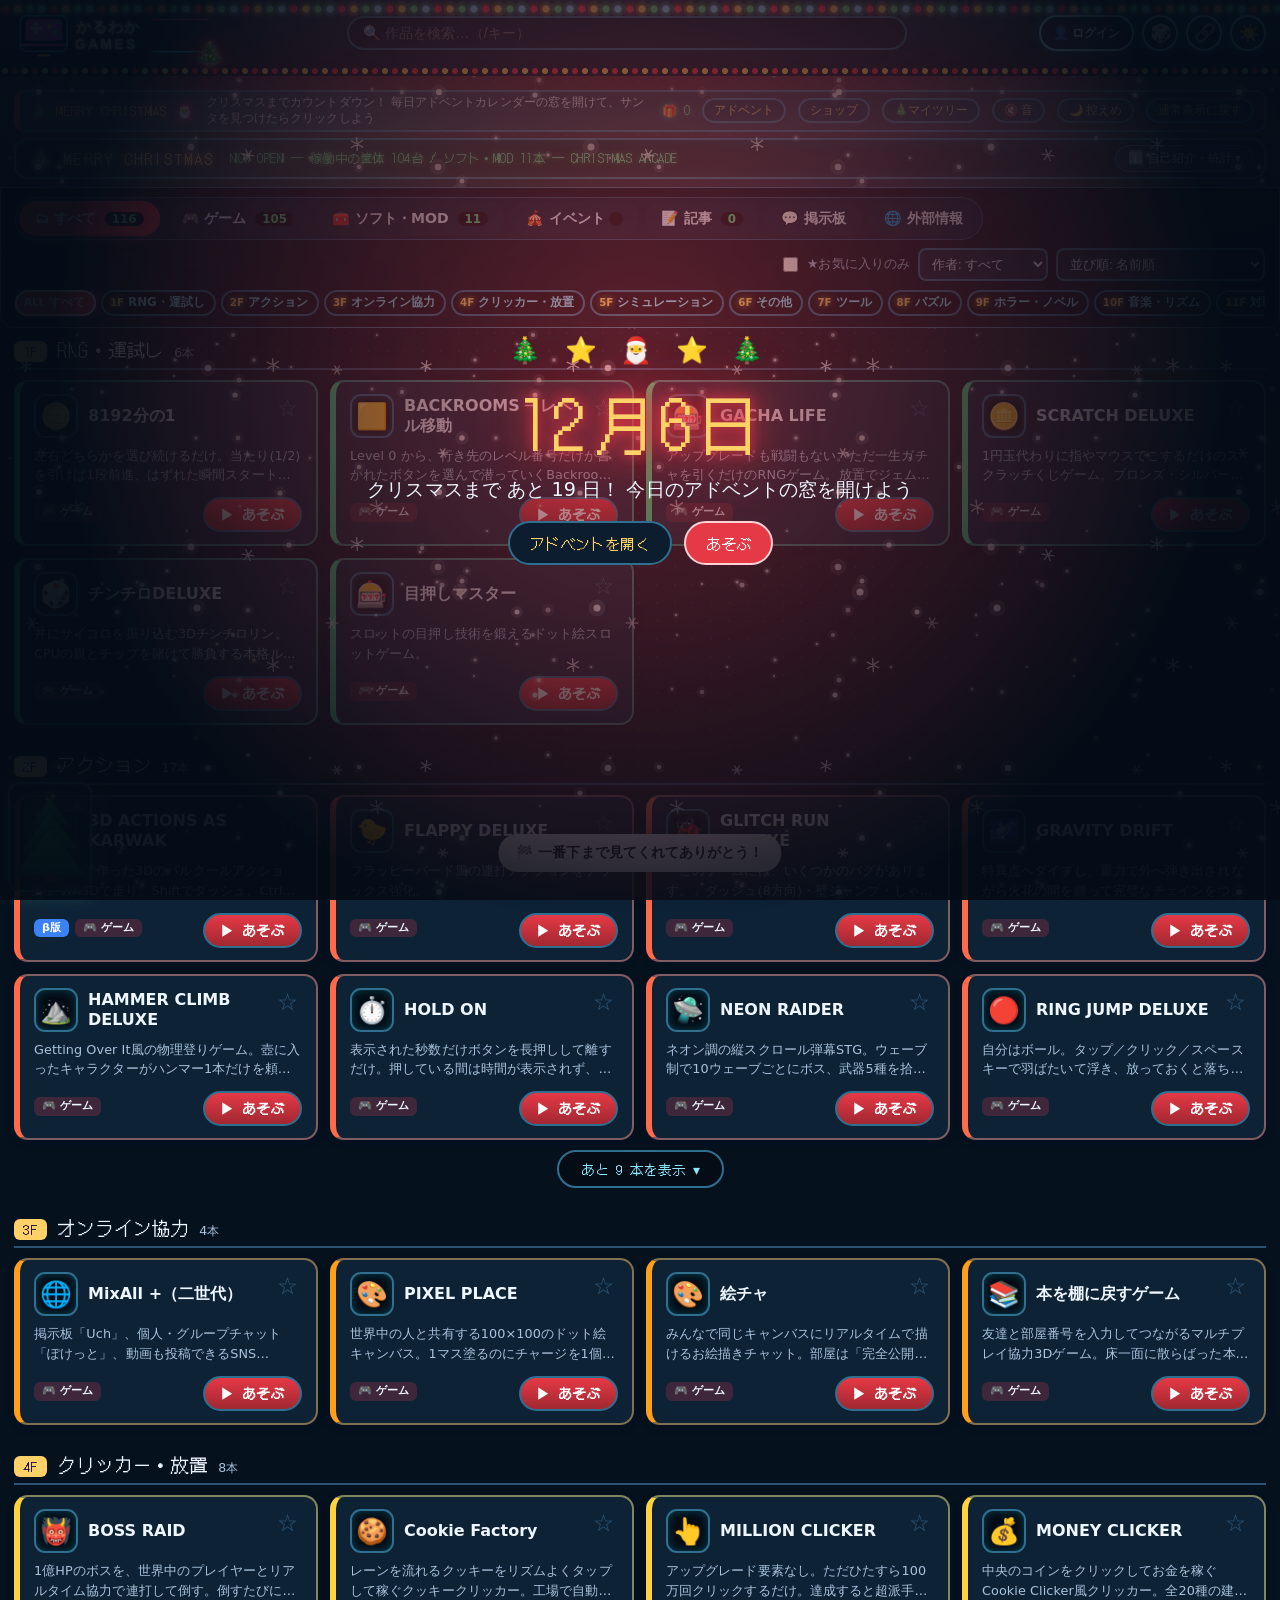
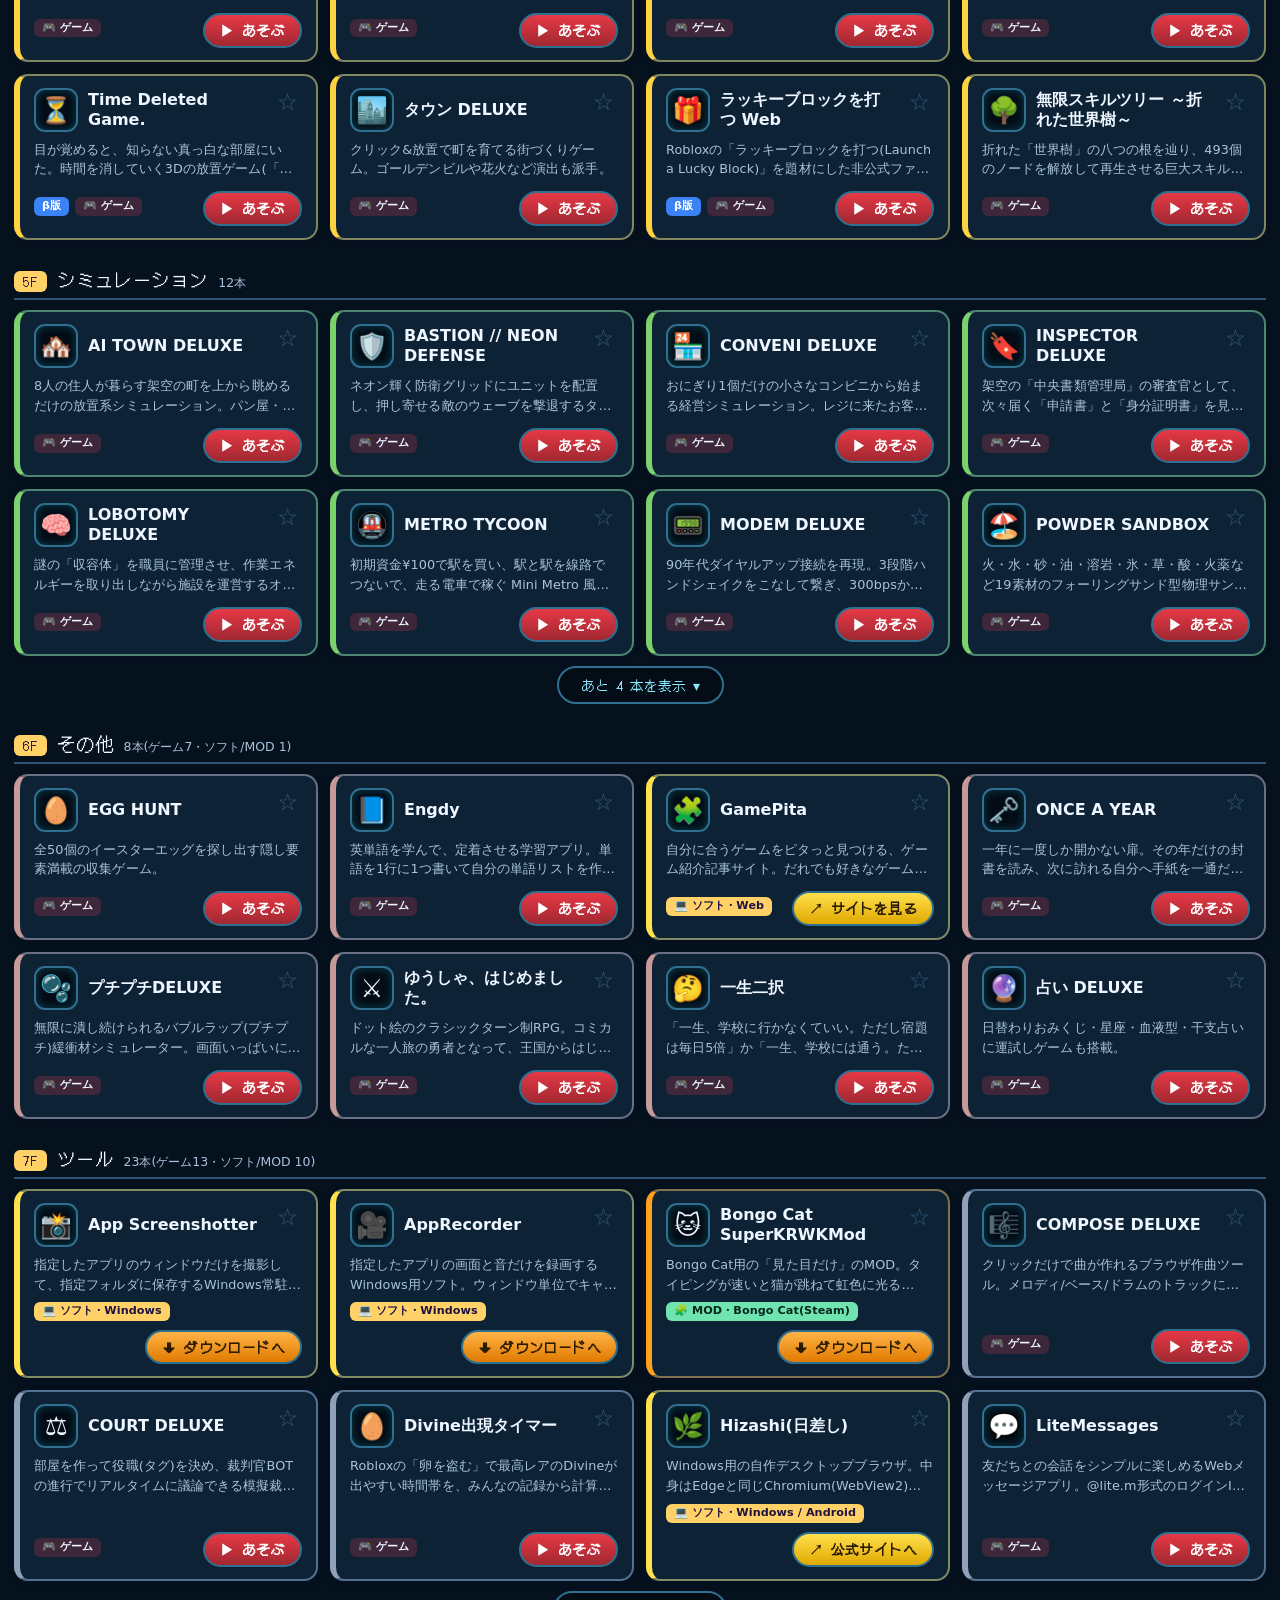
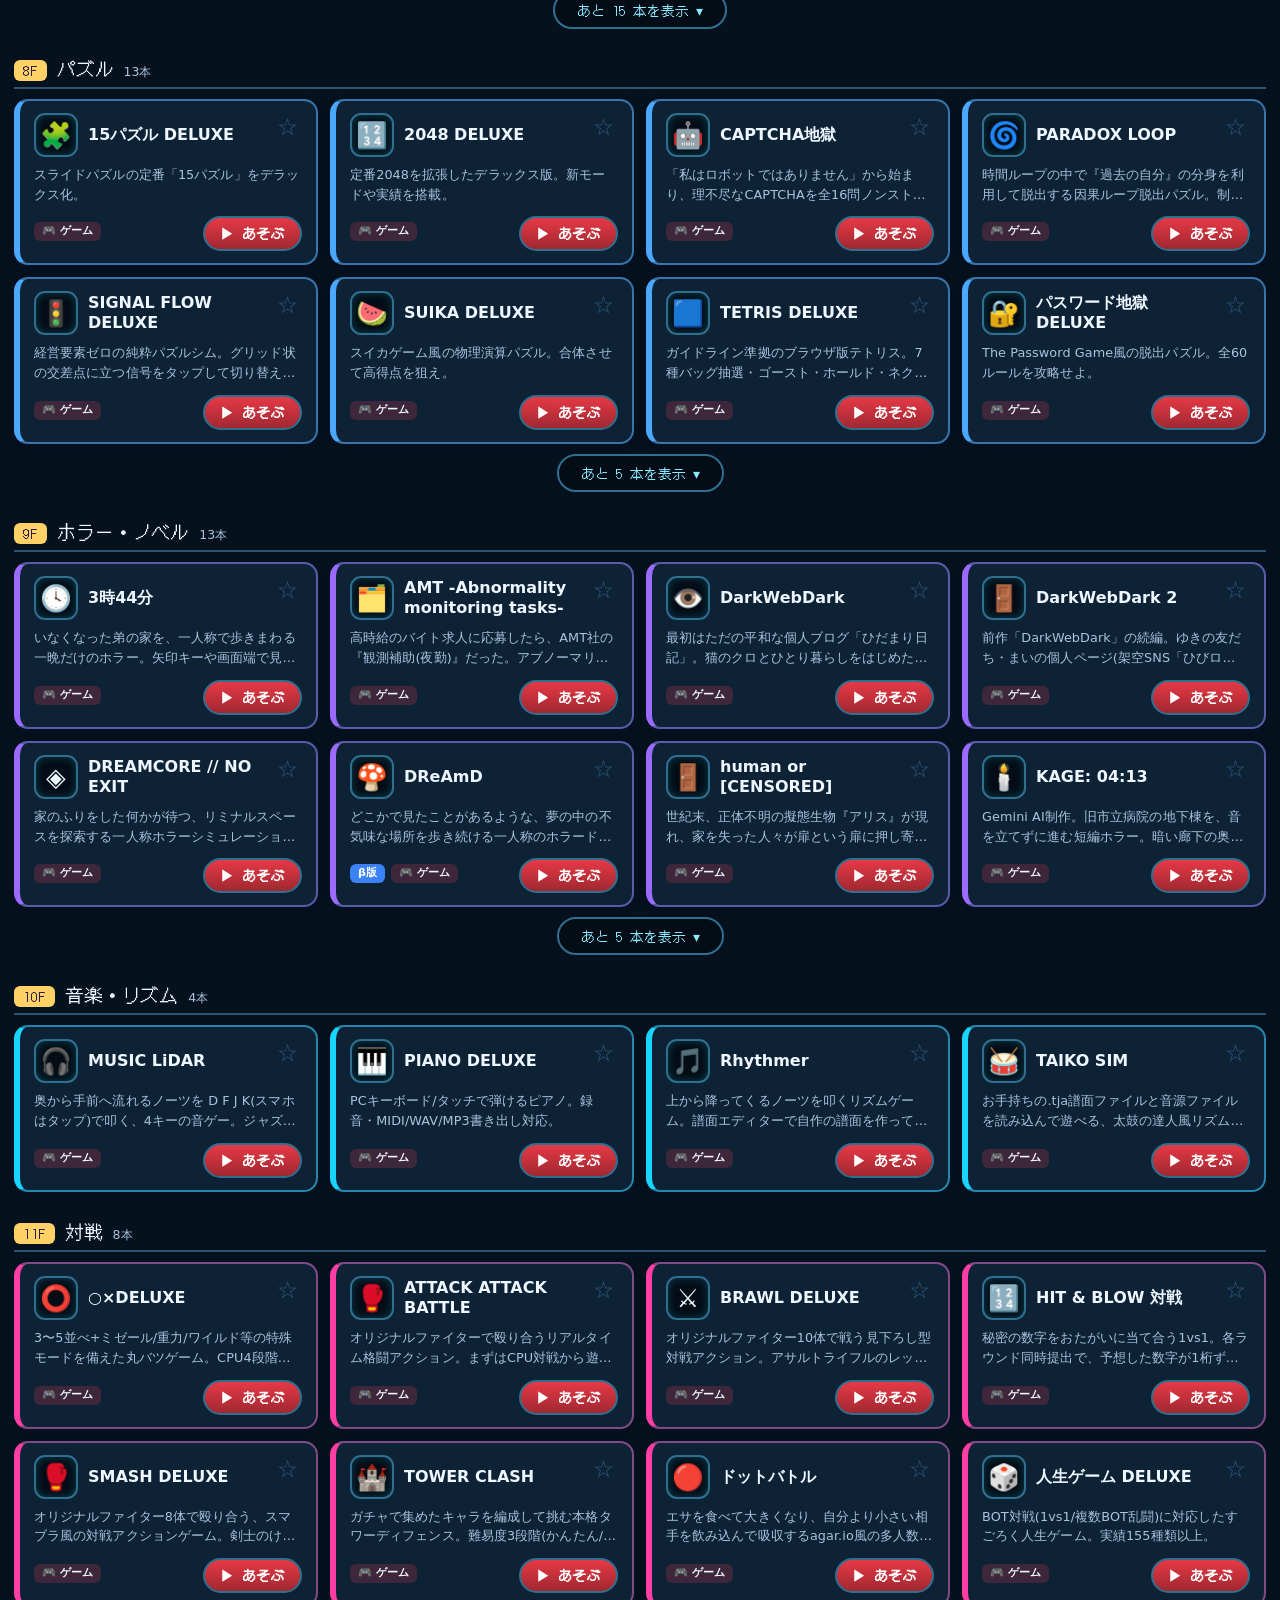
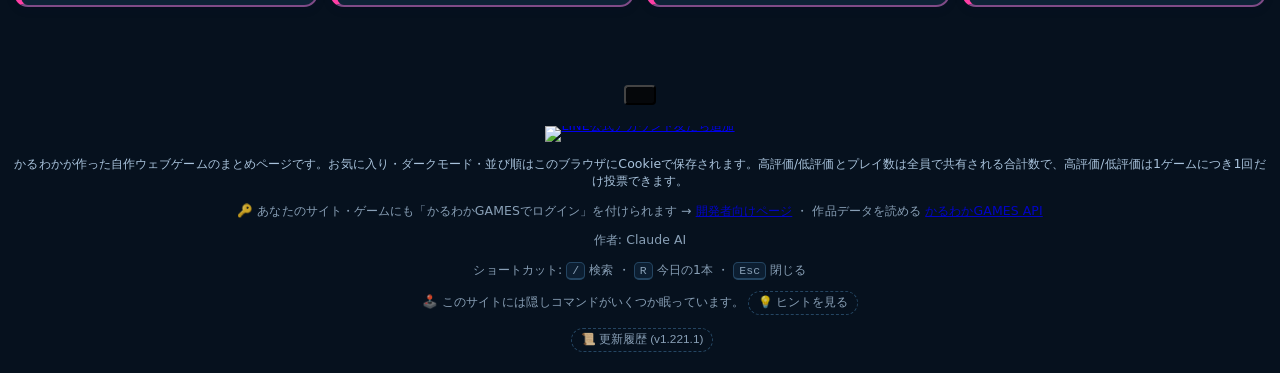
==== commit 1080cece: "掲示板のアドレスを karuwaka.workers.dev に変更する (1.221.1) Co-Authored-By: Claude Sonnet 5.5 <noreply@anthropic." ====
--- a/index.html
+++ b/index.html
@@ -94,7 +94,7 @@
   </section>
 
   <section class="board-view" id="boardView" hidden aria-label="掲示板">
-    <iframe id="boardFrame" title="掲示板" loading="lazy" data-src="https://karuwaka-bbs.4yomaban.workers.dev/?embed=1"></iframe>
+    <iframe id="boardFrame" title="掲示板" loading="lazy" data-src="https://karuwaka-bbs.karuwaka.workers.dev/?embed=1"></iframe>
   </section>
 
   <section class="external-view" id="externalInfo" hidden aria-label="外部情報">
@@ -1524,7 +1524,7 @@
 <script src="js/events.js?v=1"></script>
 <script src="js/karuwaka-account.js?v=9" data-portal></script>
 <script src="js/main.js?v=7"></script>
-<script src="js/board.js?v=1"></script>
+<script src="js/board.js?v=2"></script>
 <script src="js/catalog.js?v=3"></script>
 <script src="js/featured.js?v=1"></script>
 <script src="js/extras.js"></script>
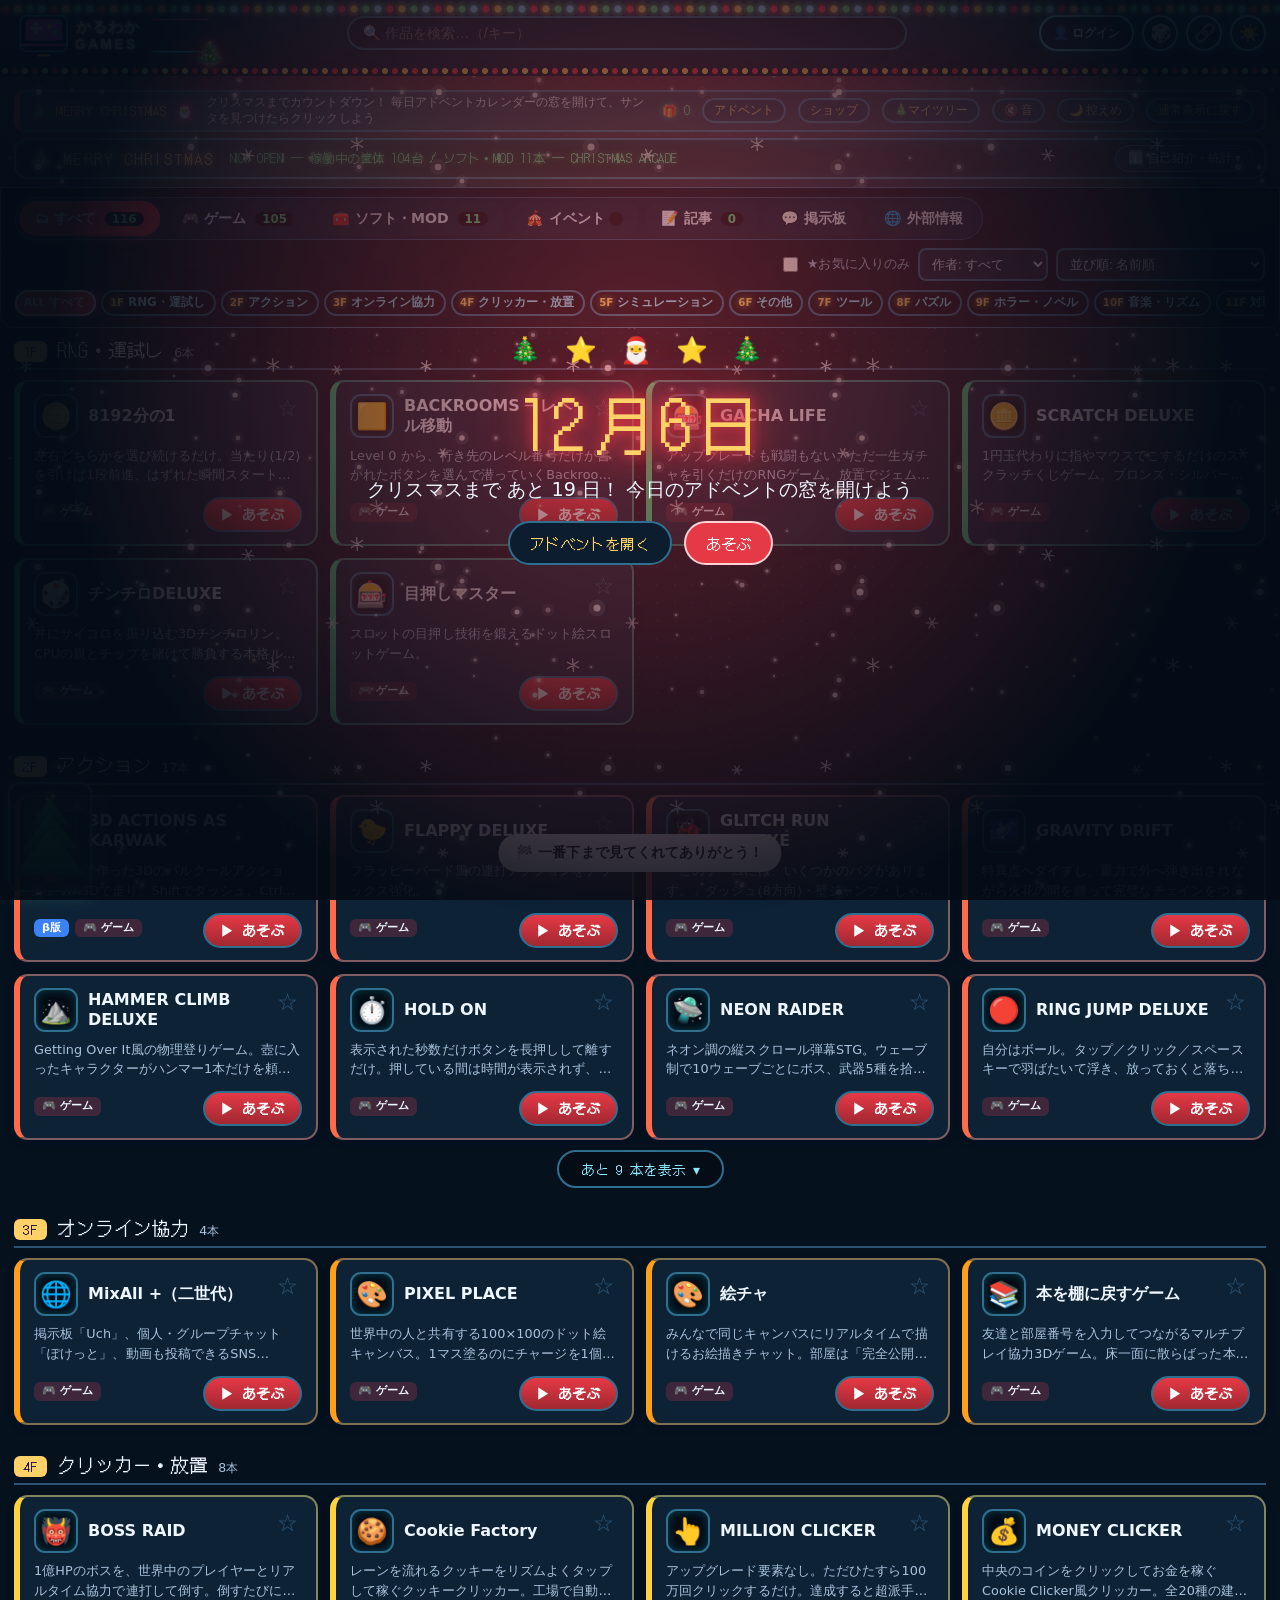
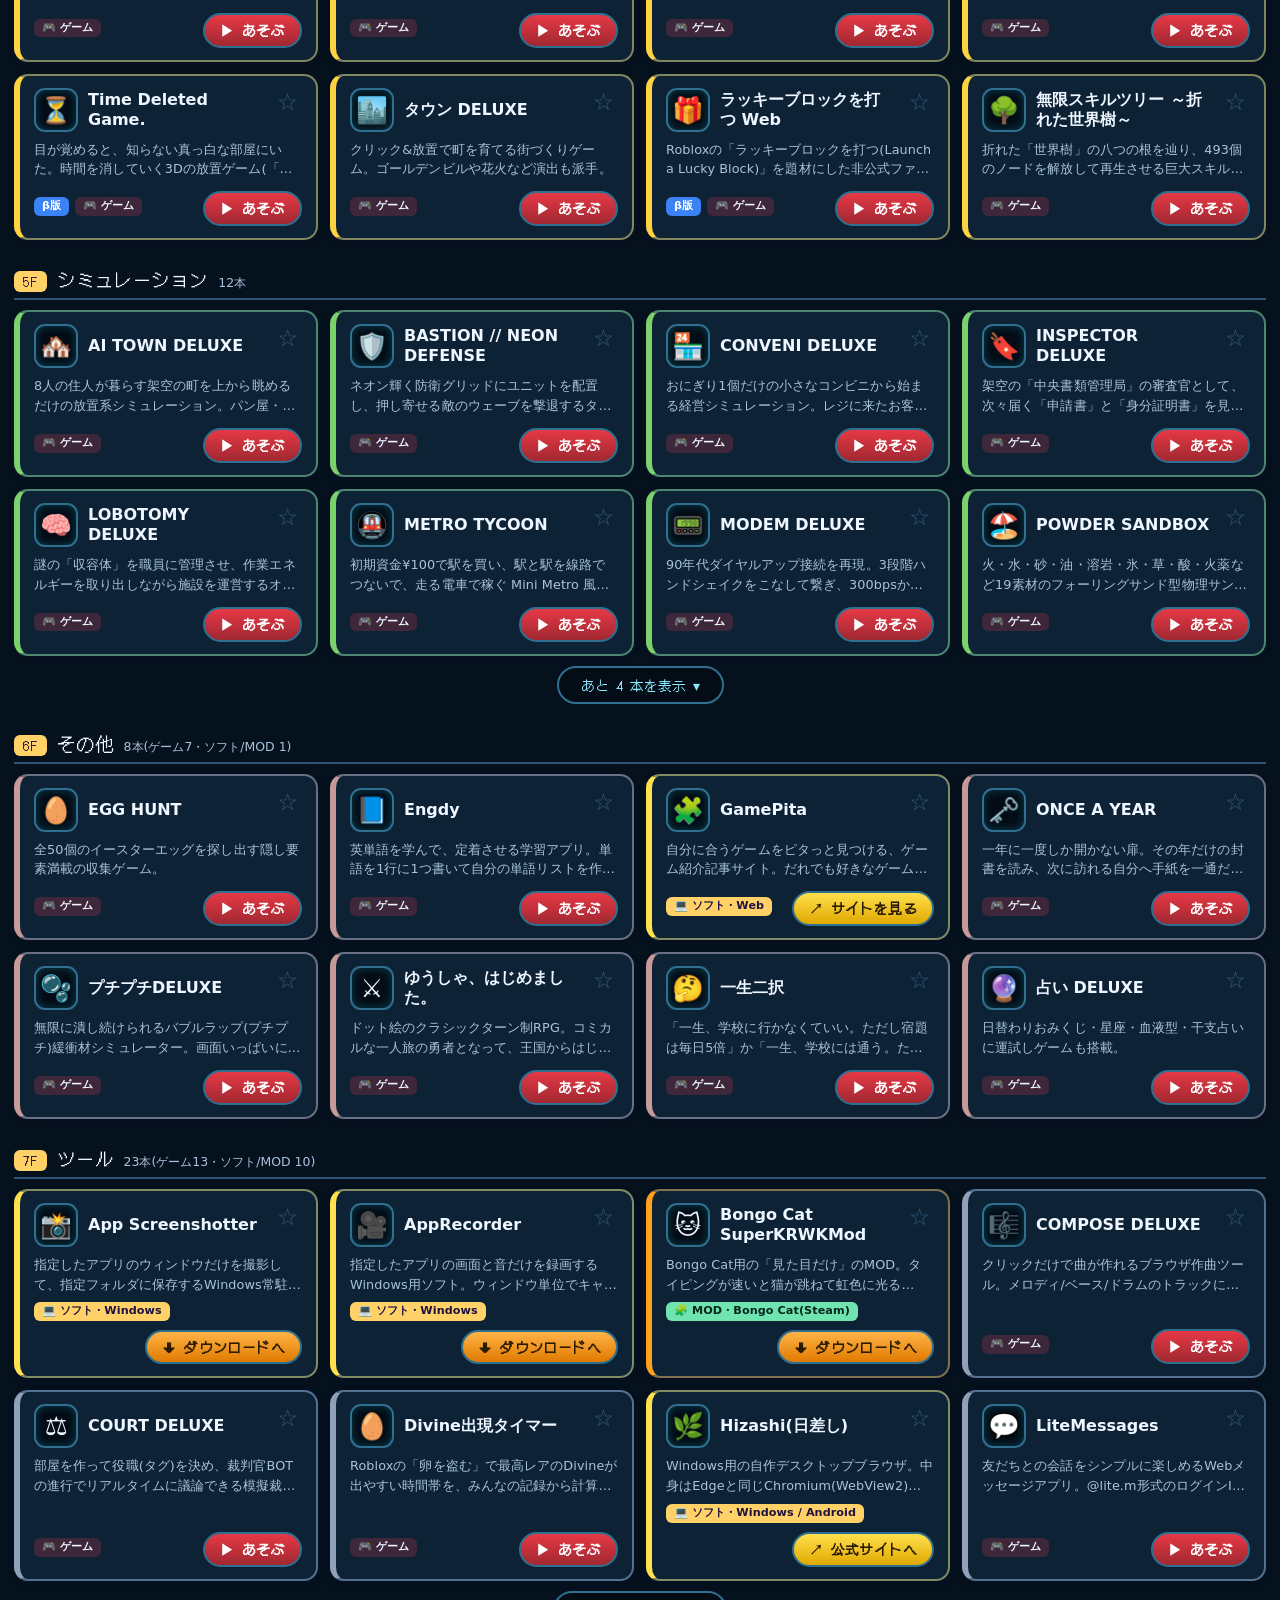
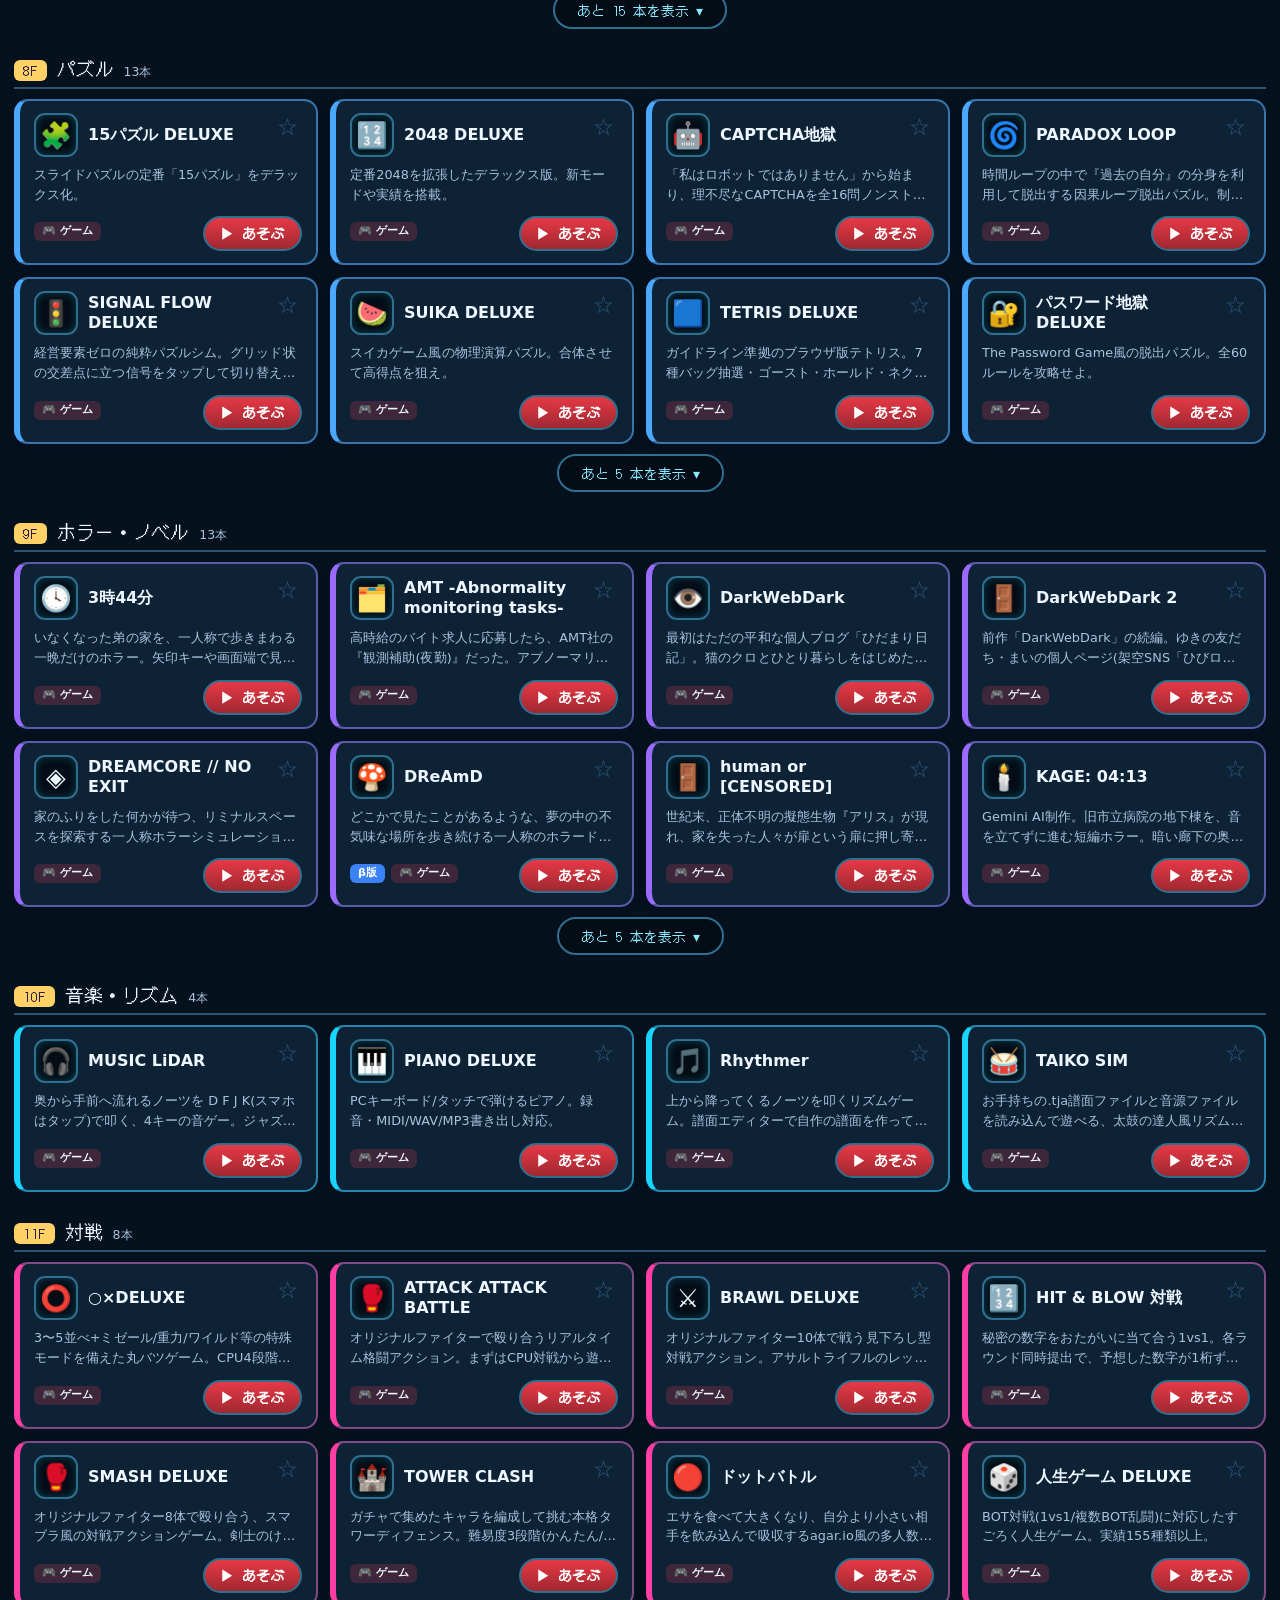
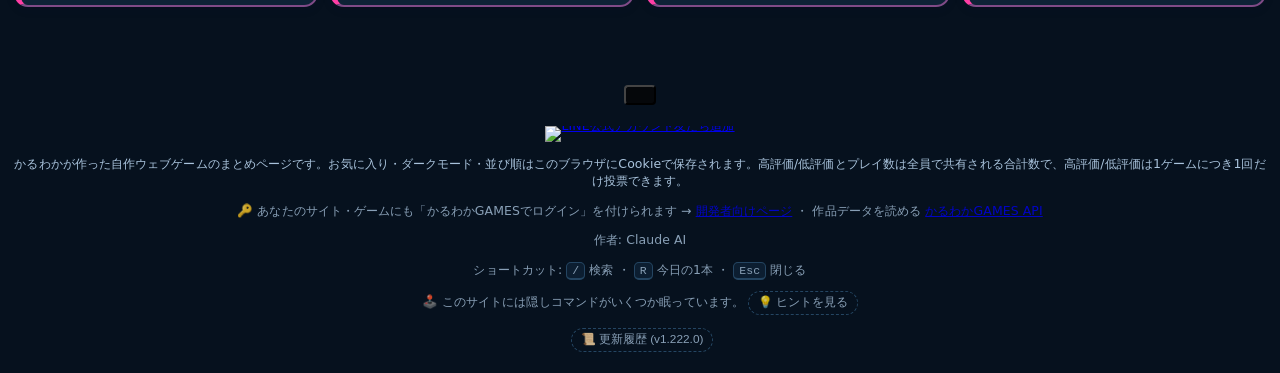
==== commit bd0a9174: "掲示板に荒らし対策を追加する (1.222.0) Co-Authored-By: Claude Sonnet 5.5 <noreply@anthropic.com>" ====
--- a/index.html
+++ b/index.html
@@ -1524,7 +1524,7 @@
 <script src="js/events.js?v=1"></script>
 <script src="js/karuwaka-account.js?v=9" data-portal></script>
 <script src="js/main.js?v=7"></script>
-<script src="js/board.js?v=2"></script>
+<script src="js/board.js?v=3"></script>
 <script src="js/catalog.js?v=3"></script>
 <script src="js/featured.js?v=1"></script>
 <script src="js/extras.js"></script>
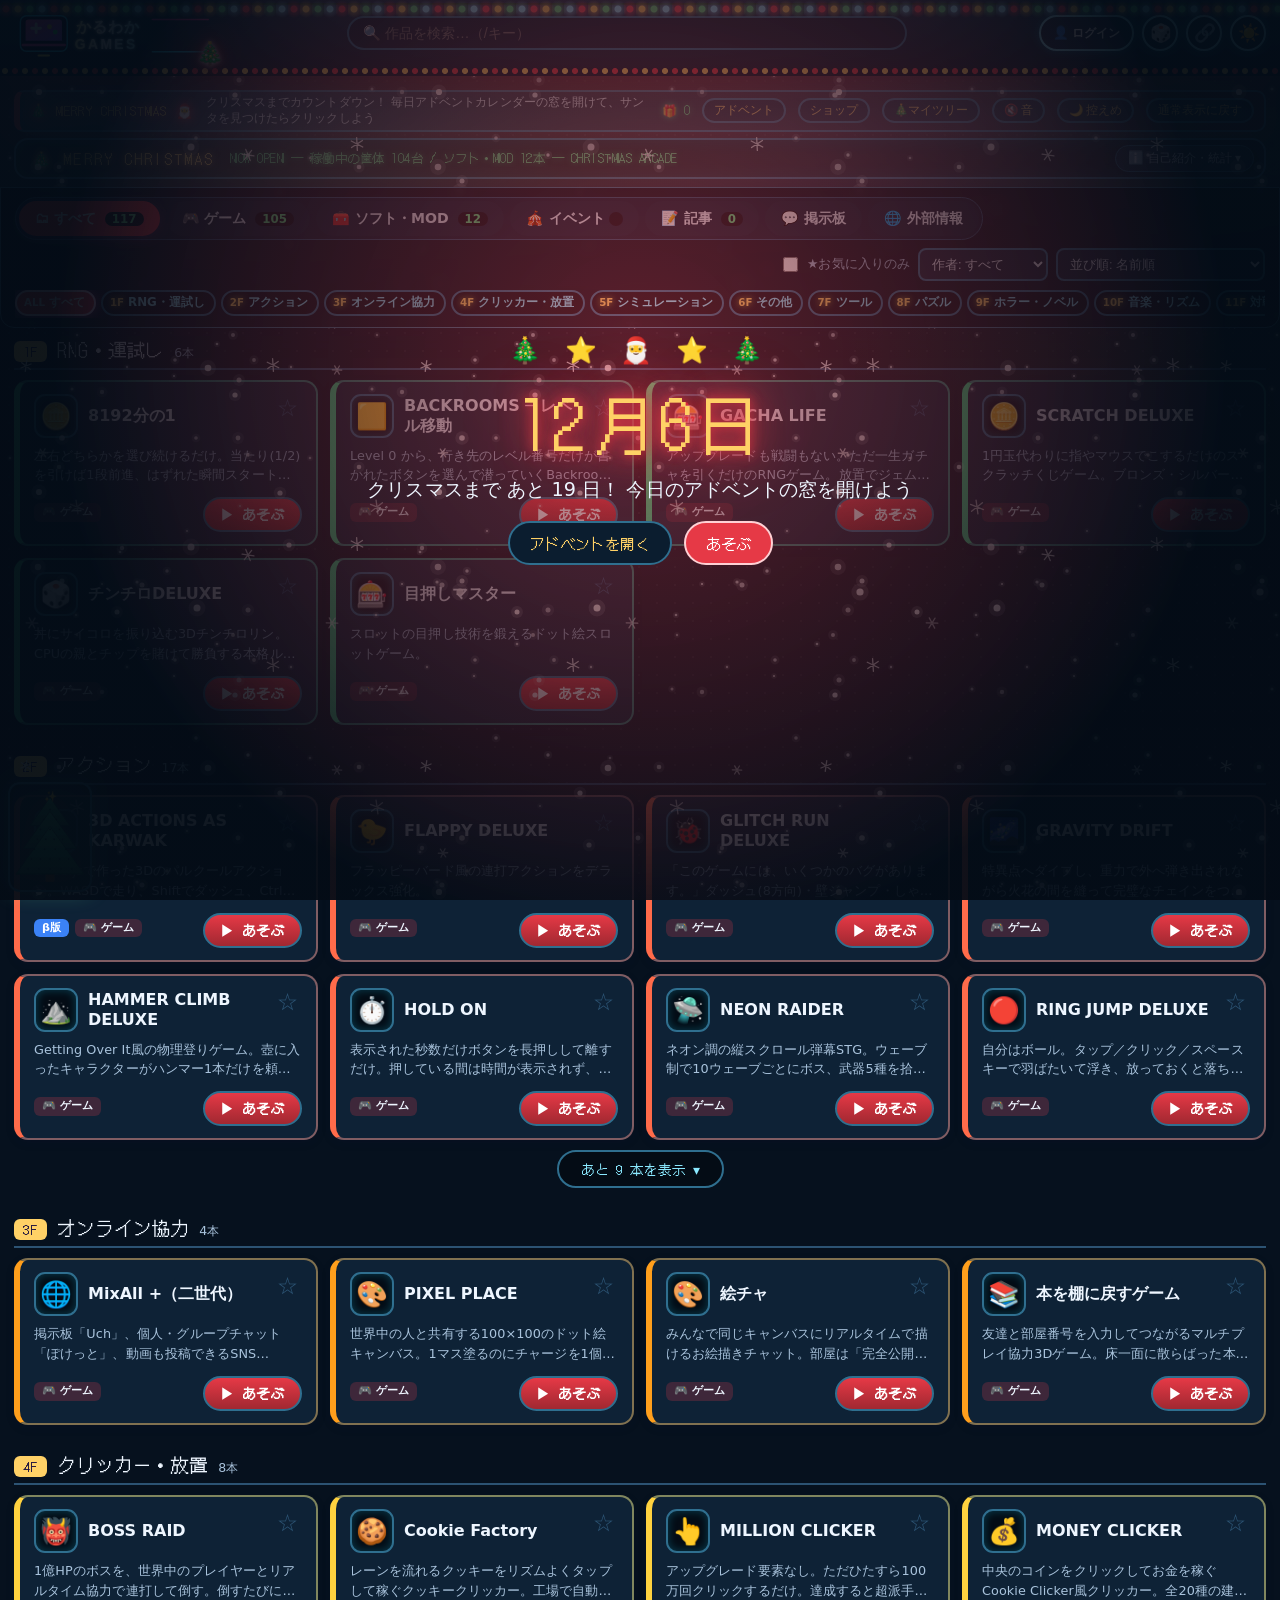
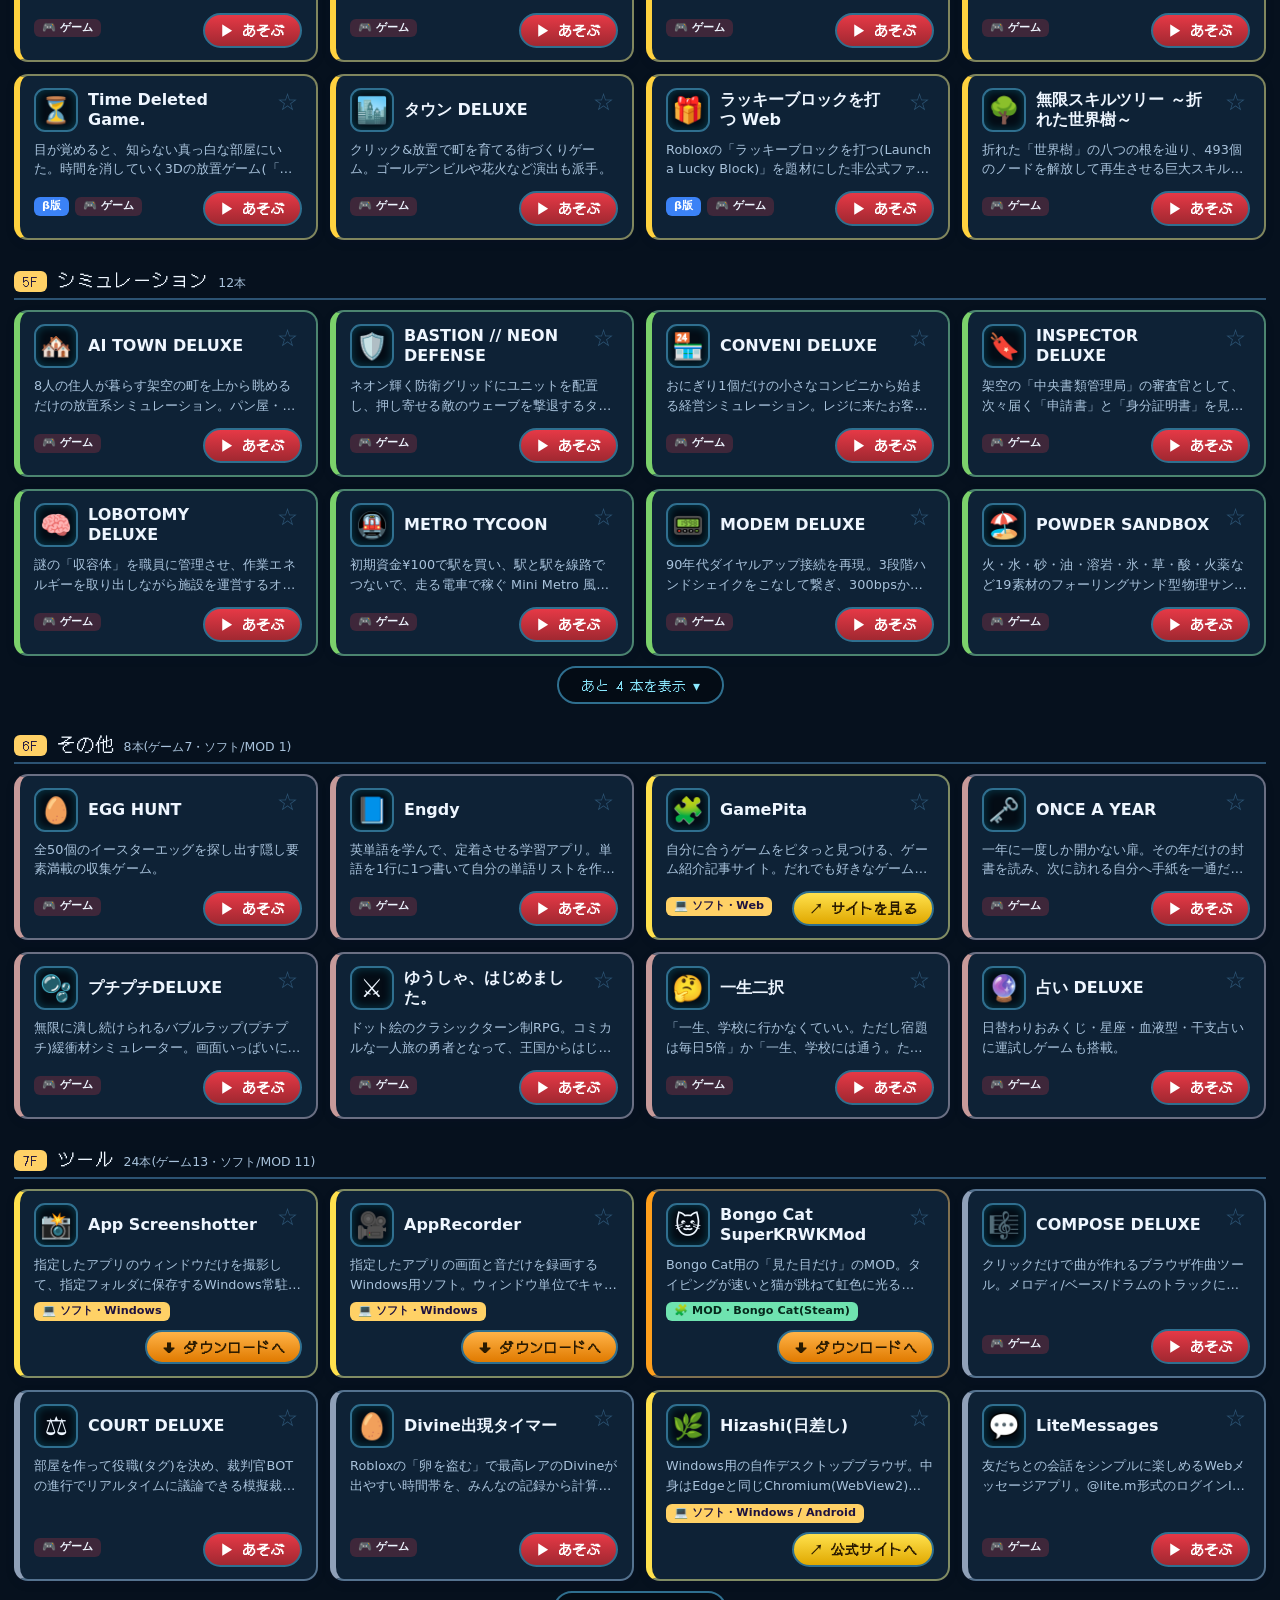
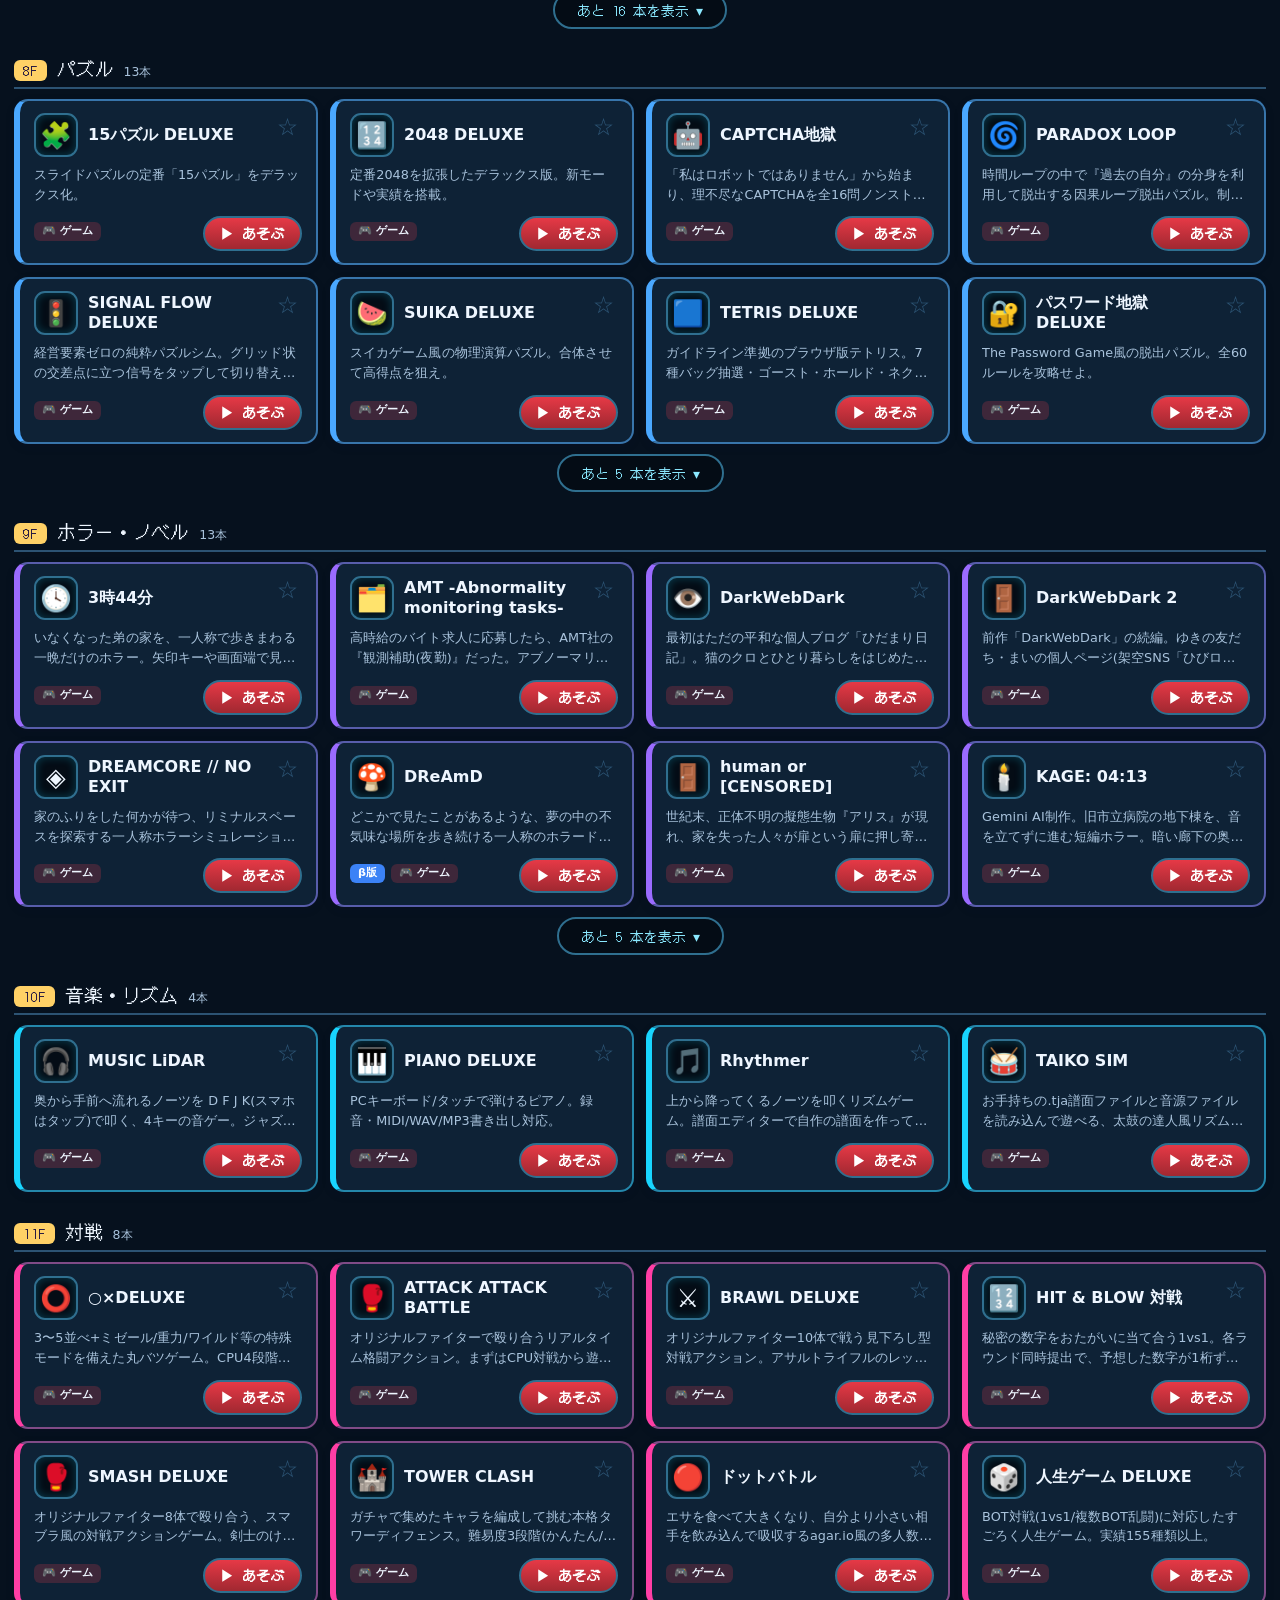
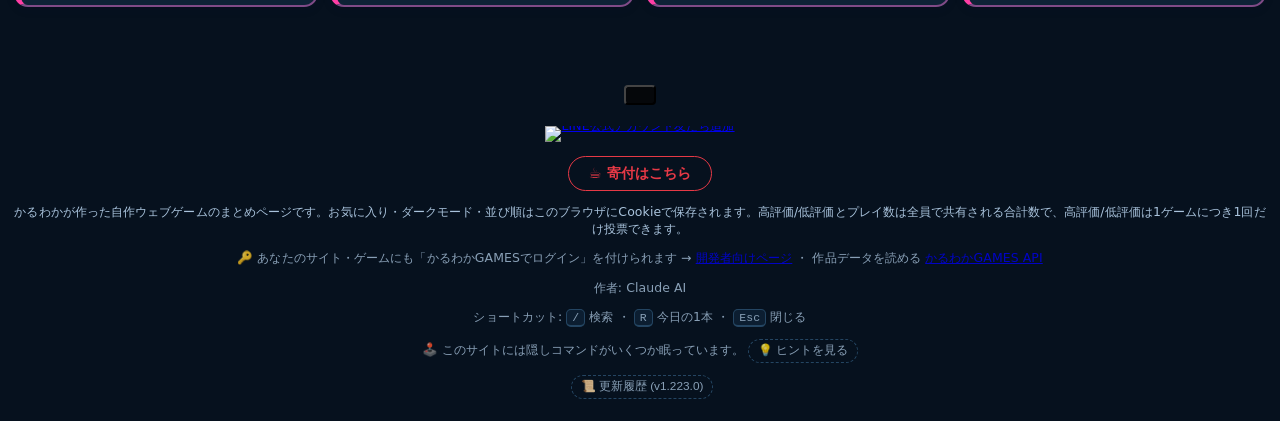
==== commit 88b25cc0: "トップページに寄付リンクを追加する (1.223.0) Co-Authored-By: Claude Sonnet 5.5 <noreply@anthropic.com>" ====
--- a/index.html
+++ b/index.html
@@ -30,7 +30,7 @@
 <link rel="stylesheet" href="css/layout.css?v=5">
 <link rel="stylesheet" href="css/articles.css?v=2">
 <link rel="stylesheet" href="css/events.css?v=3">
-<link rel="stylesheet" href="css/board.css?v=1">
+<link rel="stylesheet" href="css/board.css?v=2">
 <link rel="stylesheet" href="css/halloween.css?v=2">
 <script>
 /* クリスマスのファイルは、イベント期間(12/1〜1/31)・?christmas・クリスマスのプレゼントや持ち物がある人のときだけ読み込む。
@@ -1500,6 +1500,7 @@
   <p class="line-friend">
     <a href="https://lin.ee/Qxn6mOr" target="_blank" rel="noopener noreferrer" aria-label="LINE公式アカウントを友だち追加"><img src="https://scdn.line-apps.com/n/line_add_friends/btn/ja.png" alt="LINE公式アカウント友だち追加" height="36" loading="lazy"></a>
   </p>
+  <p class="donate"><a href="https://ofuse.me/karubiwakame" target="_blank" rel="noopener noreferrer">☕ 寄付はこちら</a></p>
   <p>かるわかが作った自作ウェブゲームのまとめページです。お気に入り・ダークモード・並び順はこのブラウザにCookieで保存されます。高評価/低評価とプレイ数は全員で共有される合計数で、高評価/低評価は1ゲームにつき1回だけ投票できます。</p>
   <p class="footer-hint">🔑 あなたのサイト・ゲームにも「かるわかGAMESでログイン」を付けられます → <a href="developers.html">開発者向けページ</a> ・ 作品データを読める <a href="api.html">かるわかGAMES API</a></p>
   <p class="footer-hint">作者: Claude AI</p>
--- a/css/board.css
+++ b/css/board.css
@@ -5,3 +5,8 @@
 .board-view[hidden] { display: none; }
 .board-view { margin: 8px 0 20px; }
 #boardFrame { width: 100%; height: 78vh; min-height: 480px; border: 2px solid var(--cab-edge); border-radius: 8px; background: #f3f4f8; }
+
+/* フッターの寄付リンク */
+.donate { margin: 0 0 12px; }
+.donate a { display: inline-block; padding: 7px 20px; border: 1px solid var(--accent, #ffd400); border-radius: 20px; color: var(--accent, #ffd400); font-weight: 700; font-size: 0.9rem; text-decoration: none; }
+.donate a:hover, .donate a:focus-visible { background: var(--accent, #ffd400); color: #1a1030; }
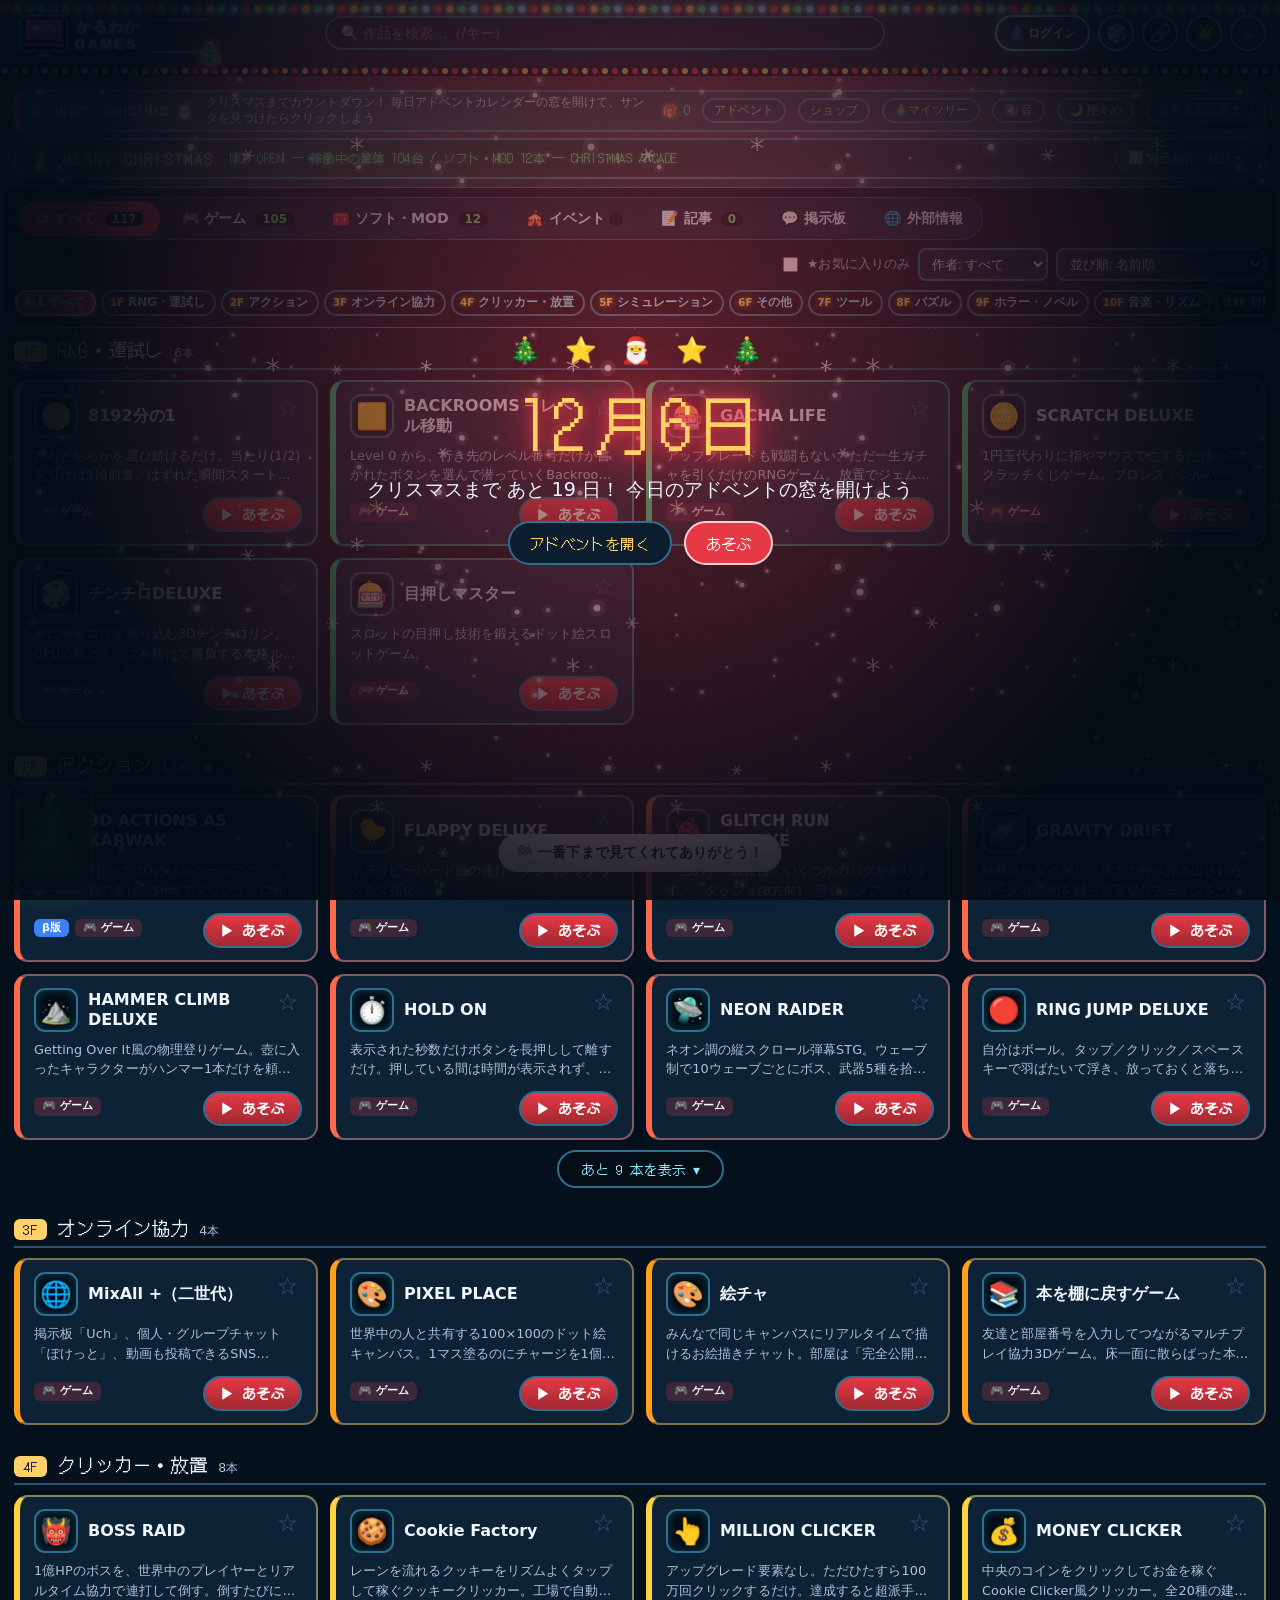
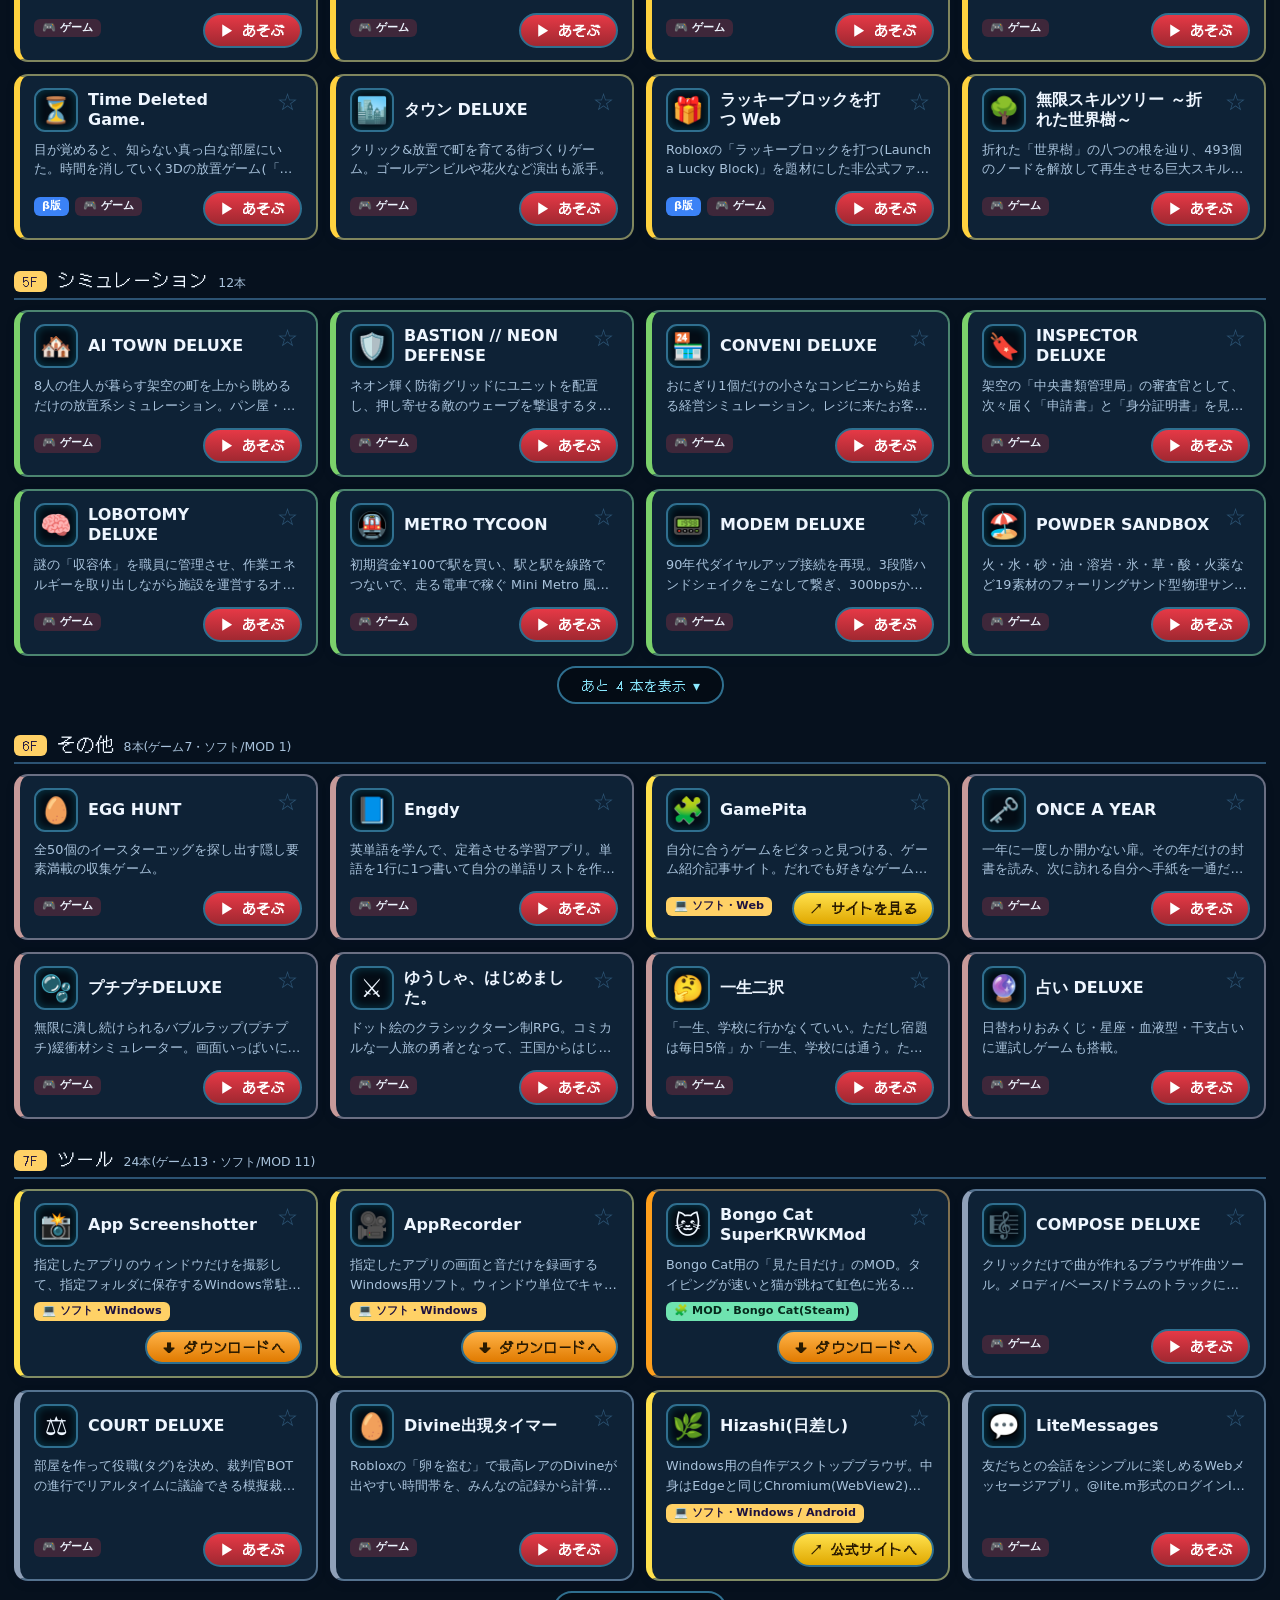
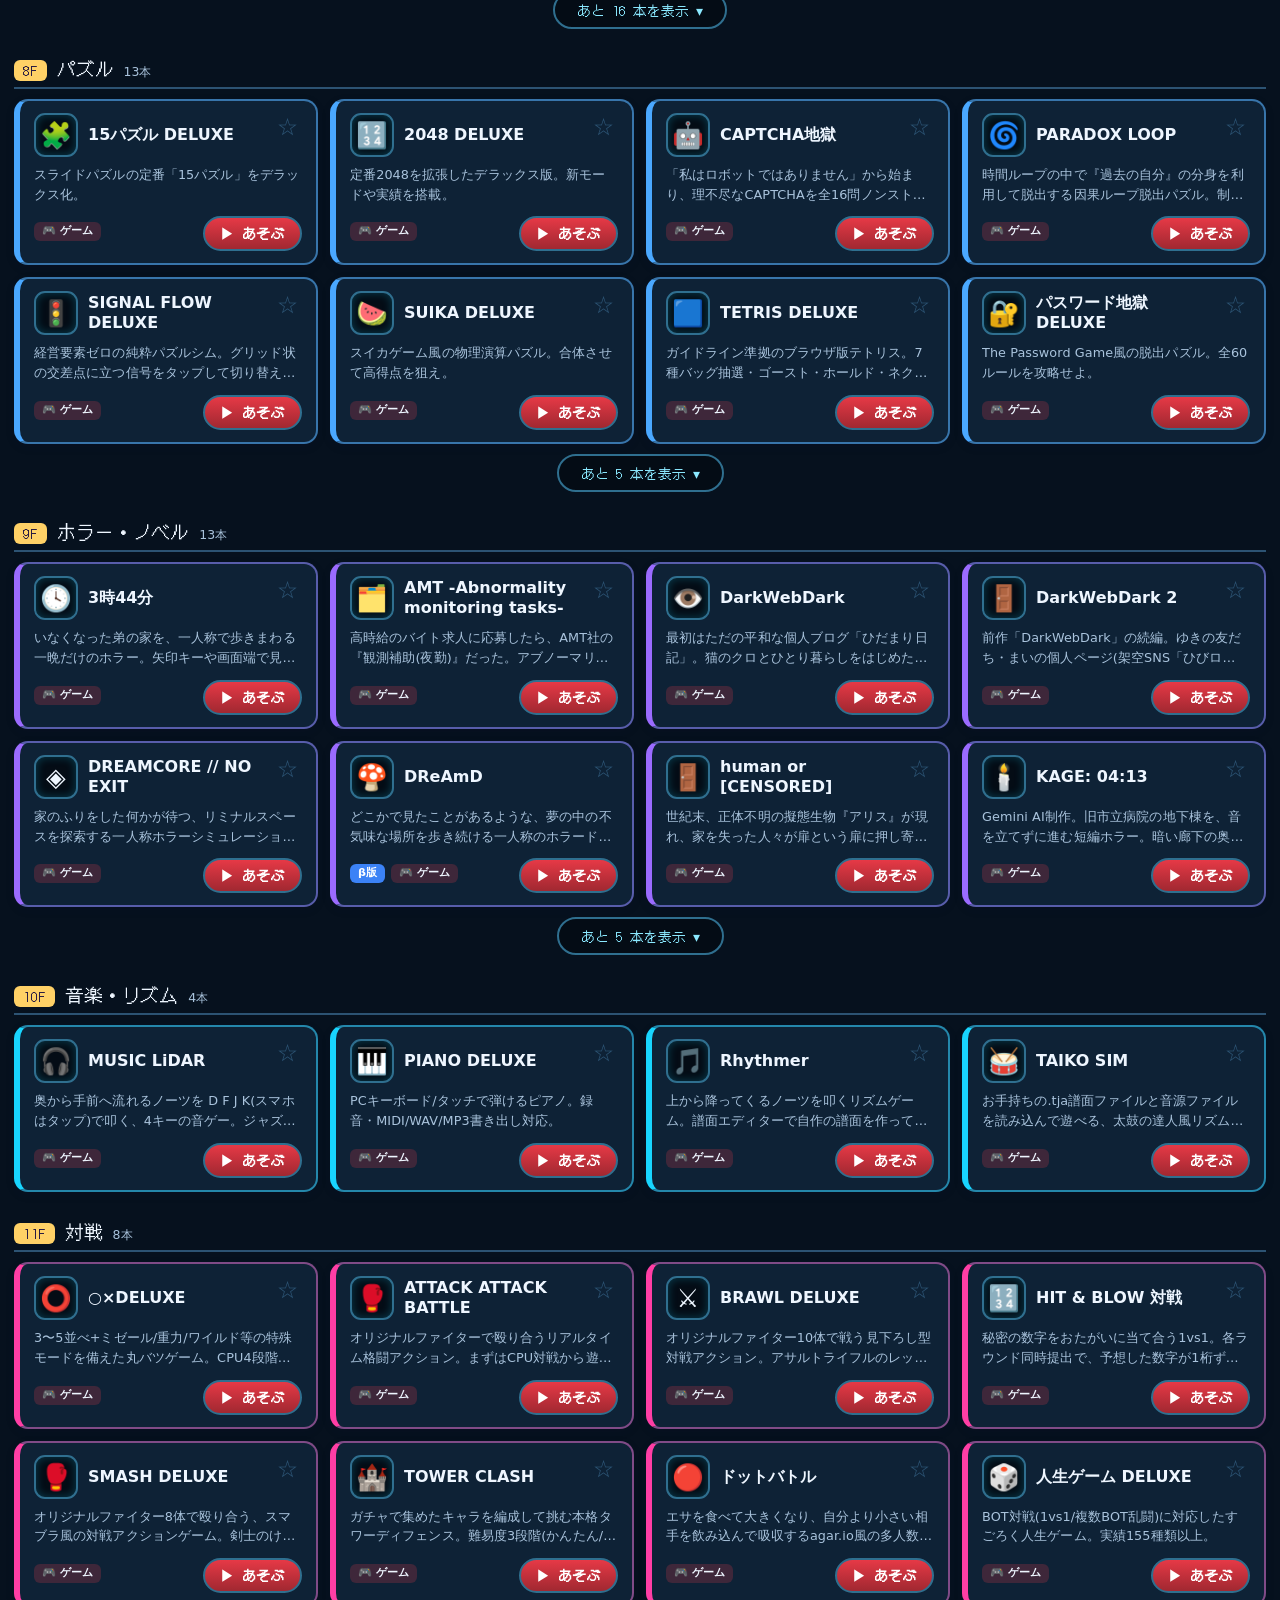
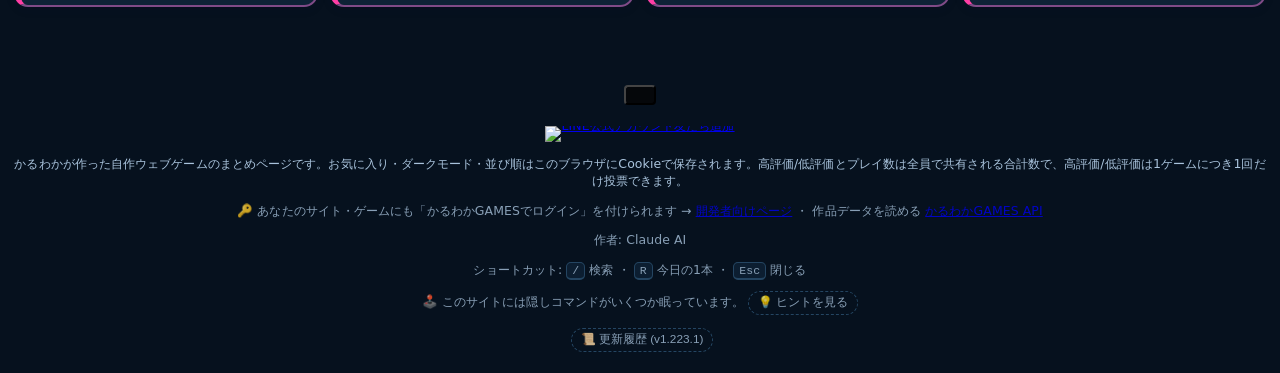
==== commit fa8e6687: "寄付リンクをヘッダーのボタン列に移す (1.223.1) Co-Authored-By: Claude Sonnet 5.5 <noreply@anthropic.com>" ====
--- a/index.html
+++ b/index.html
@@ -30,7 +30,7 @@
 <link rel="stylesheet" href="css/layout.css?v=5">
 <link rel="stylesheet" href="css/articles.css?v=2">
 <link rel="stylesheet" href="css/events.css?v=3">
-<link rel="stylesheet" href="css/board.css?v=2">
+<link rel="stylesheet" href="css/board.css?v=3">
 <link rel="stylesheet" href="css/halloween.css?v=2">
 <script>
 /* クリスマスのファイルは、イベント期間(12/1〜1/31)・?christmas・クリスマスのプレゼントや持ち物がある人のときだけ読み込む。
@@ -77,6 +77,7 @@
       <button id="randomPickBtn" class="icon-btn" title="今日の1本(Rキー)。連打すると運命が変わるかも" aria-label="ランダムでゲームを選ぶ">🎲</button>
       <button id="shareBtn" class="icon-btn" title="このサイトを共有" aria-label="このサイトを共有">🔗</button>
       <button id="themeToggle" class="icon-btn" title="ダークモード切替。何回も押すと？" aria-label="ダークモード切替">🌙</button>
+      <a class="icon-btn donate-btn" href="https://ofuse.me/karubiwakame" target="_blank" rel="noopener noreferrer" title="寄付はこちら(ofuse)" aria-label="寄付はこちら">☕</a>
     </div>
   </div>
 </header>
@@ -1500,7 +1501,6 @@
   <p class="line-friend">
     <a href="https://lin.ee/Qxn6mOr" target="_blank" rel="noopener noreferrer" aria-label="LINE公式アカウントを友だち追加"><img src="https://scdn.line-apps.com/n/line_add_friends/btn/ja.png" alt="LINE公式アカウント友だち追加" height="36" loading="lazy"></a>
   </p>
-  <p class="donate"><a href="https://ofuse.me/karubiwakame" target="_blank" rel="noopener noreferrer">☕ 寄付はこちら</a></p>
   <p>かるわかが作った自作ウェブゲームのまとめページです。お気に入り・ダークモード・並び順はこのブラウザにCookieで保存されます。高評価/低評価とプレイ数は全員で共有される合計数で、高評価/低評価は1ゲームにつき1回だけ投票できます。</p>
   <p class="footer-hint">🔑 あなたのサイト・ゲームにも「かるわかGAMESでログイン」を付けられます → <a href="developers.html">開発者向けページ</a> ・ 作品データを読める <a href="api.html">かるわかGAMES API</a></p>
   <p class="footer-hint">作者: Claude AI</p>
--- a/css/board.css
+++ b/css/board.css
@@ -6,7 +6,5 @@
 .board-view { margin: 8px 0 20px; }
 #boardFrame { width: 100%; height: 78vh; min-height: 480px; border: 2px solid var(--cab-edge); border-radius: 8px; background: #f3f4f8; }
 
-/* フッターの寄付リンク */
-.donate { margin: 0 0 12px; }
-.donate a { display: inline-block; padding: 7px 20px; border: 1px solid var(--accent, #ffd400); border-radius: 20px; color: var(--accent, #ffd400); font-weight: 700; font-size: 0.9rem; text-decoration: none; }
-.donate a:hover, .donate a:focus-visible { background: var(--accent, #ffd400); color: #1a1030; }
+/* ヘッダーの寄付ボタン(目立たせすぎない小さなアイコン) */
+.donate-btn { display: inline-flex; align-items: center; justify-content: center; text-decoration: none; }
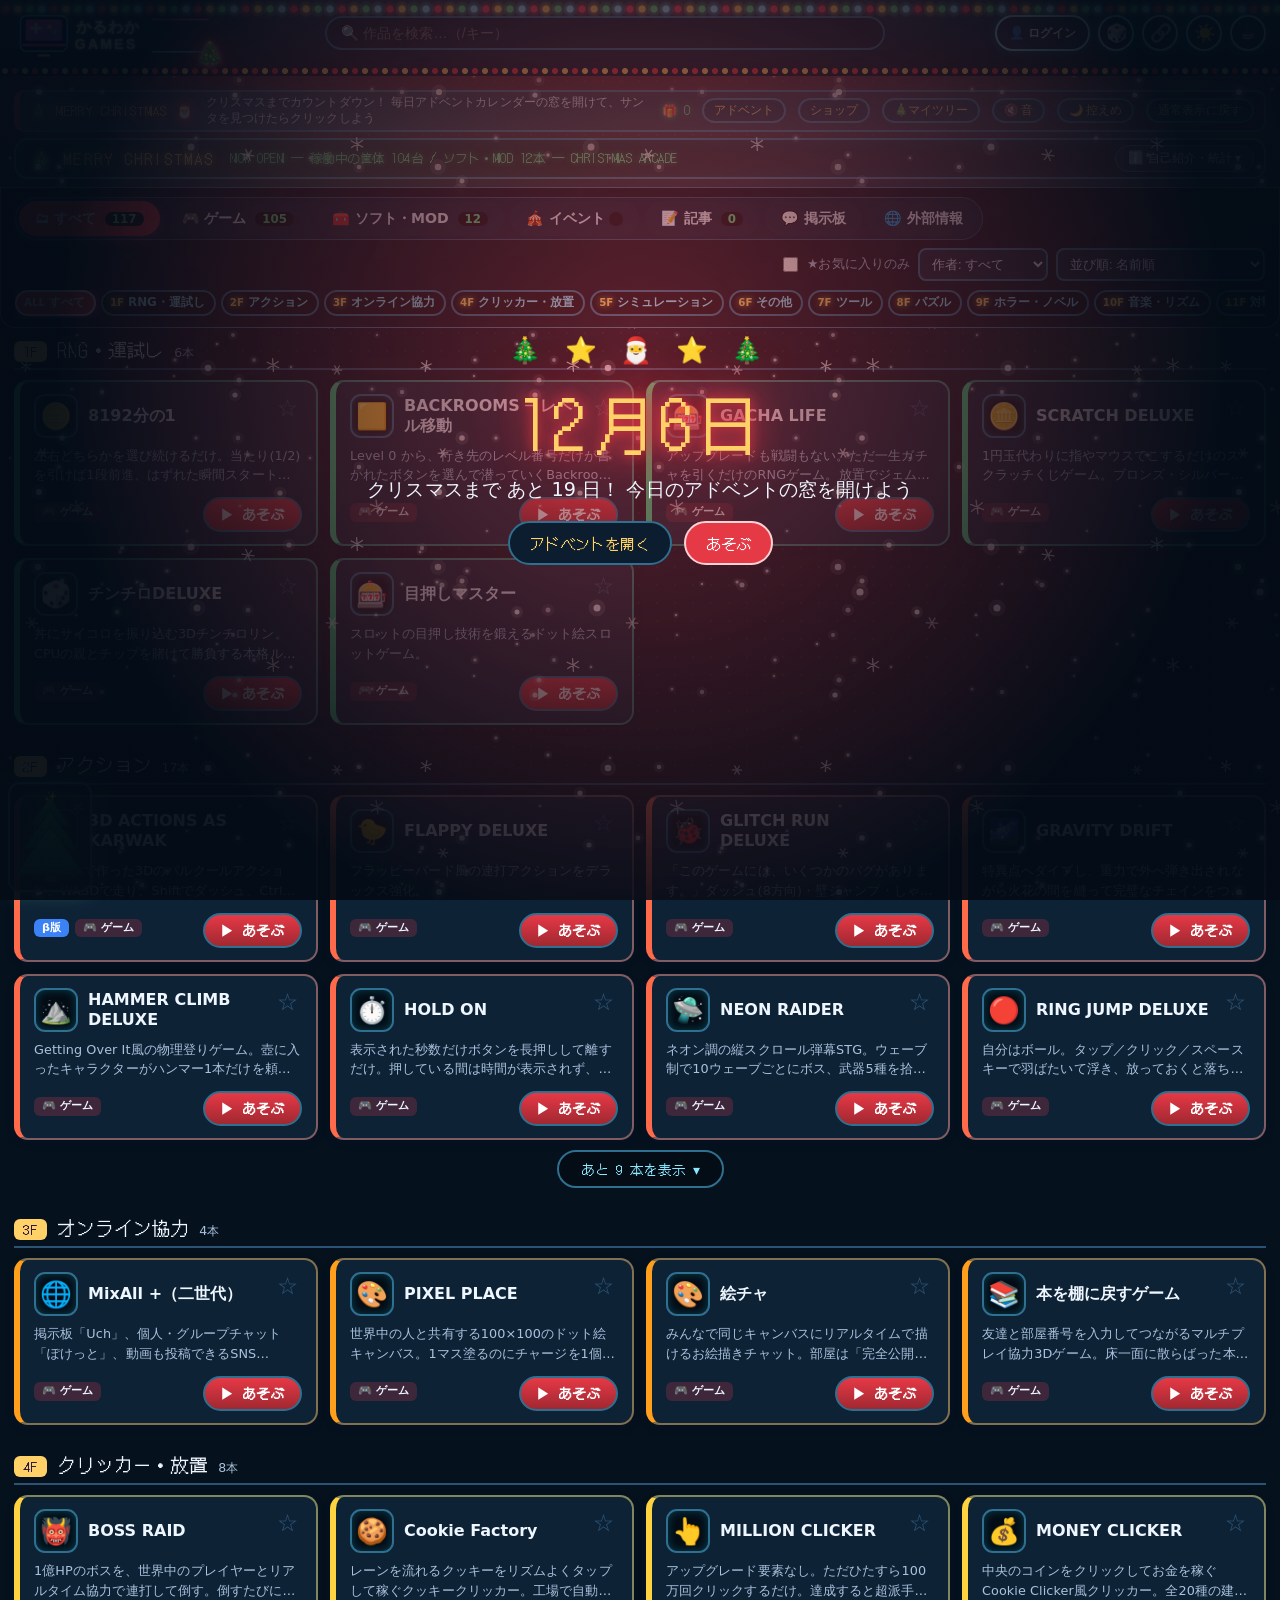
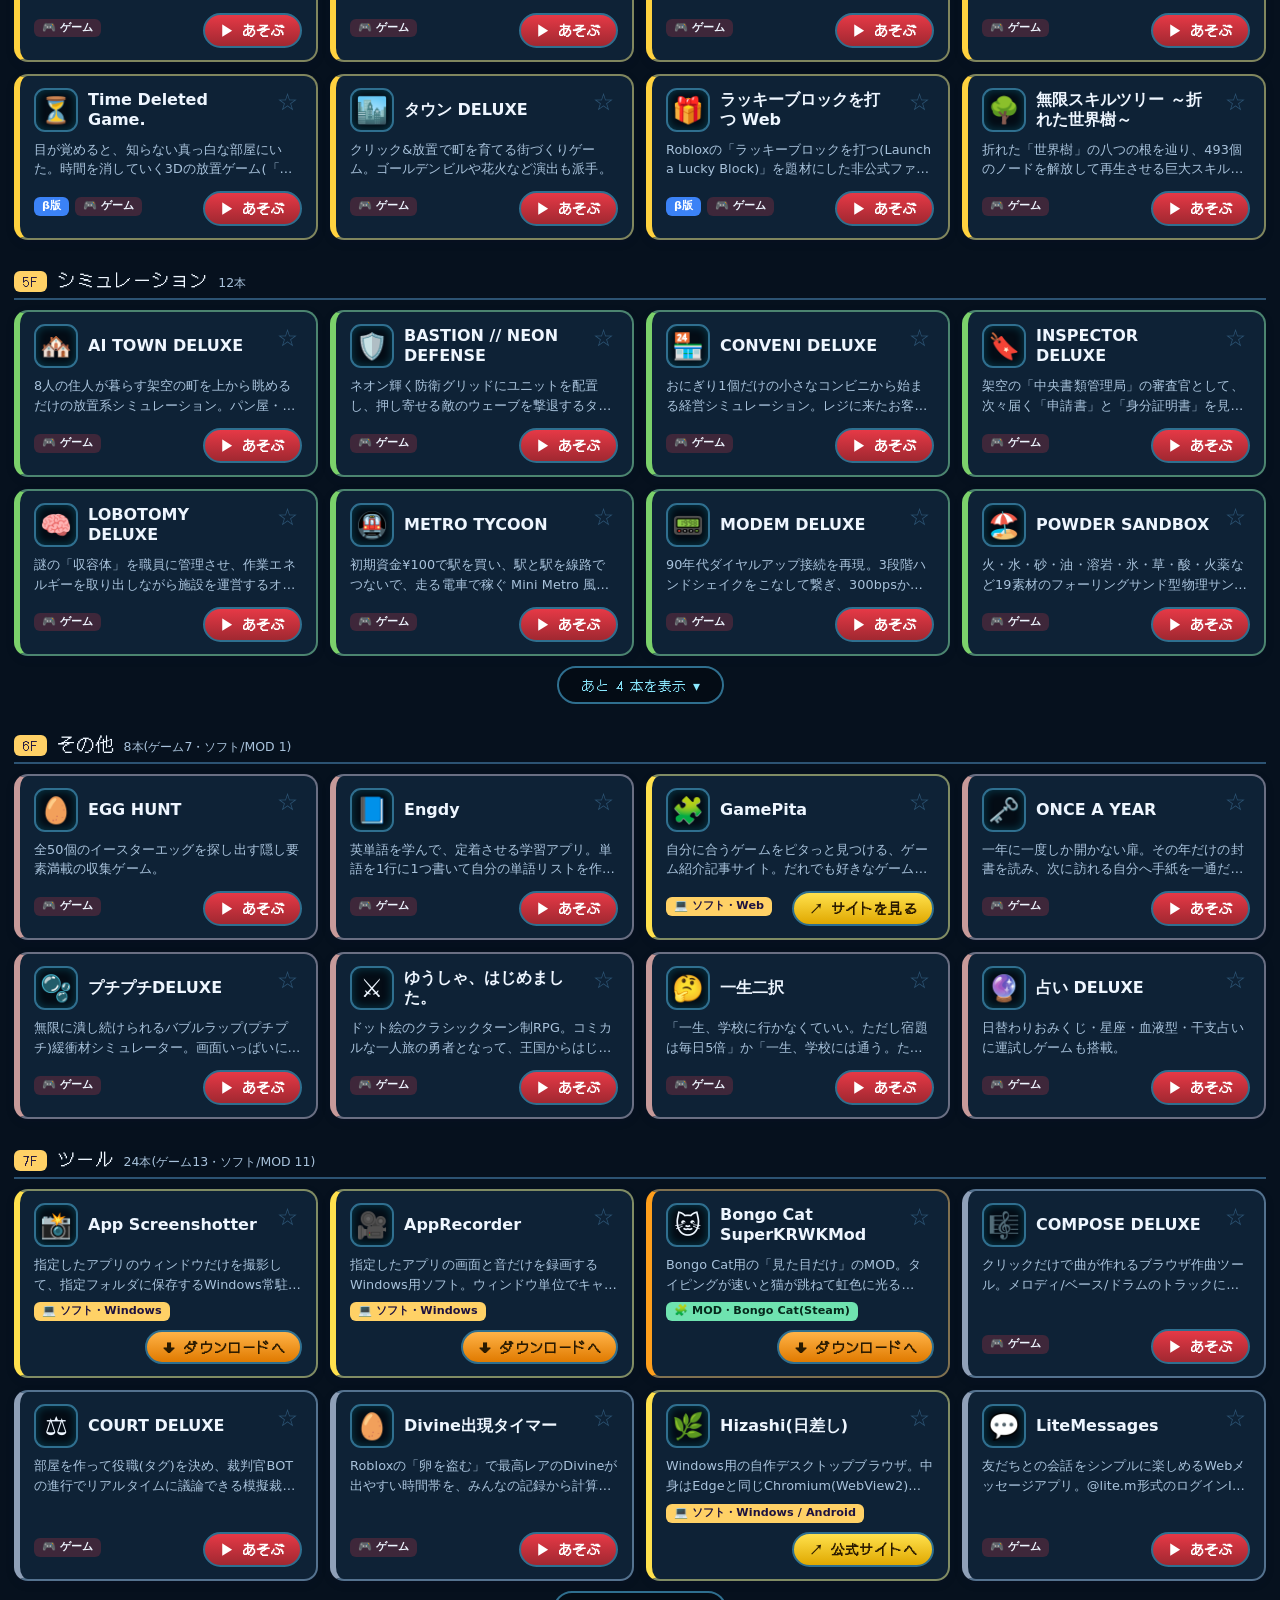
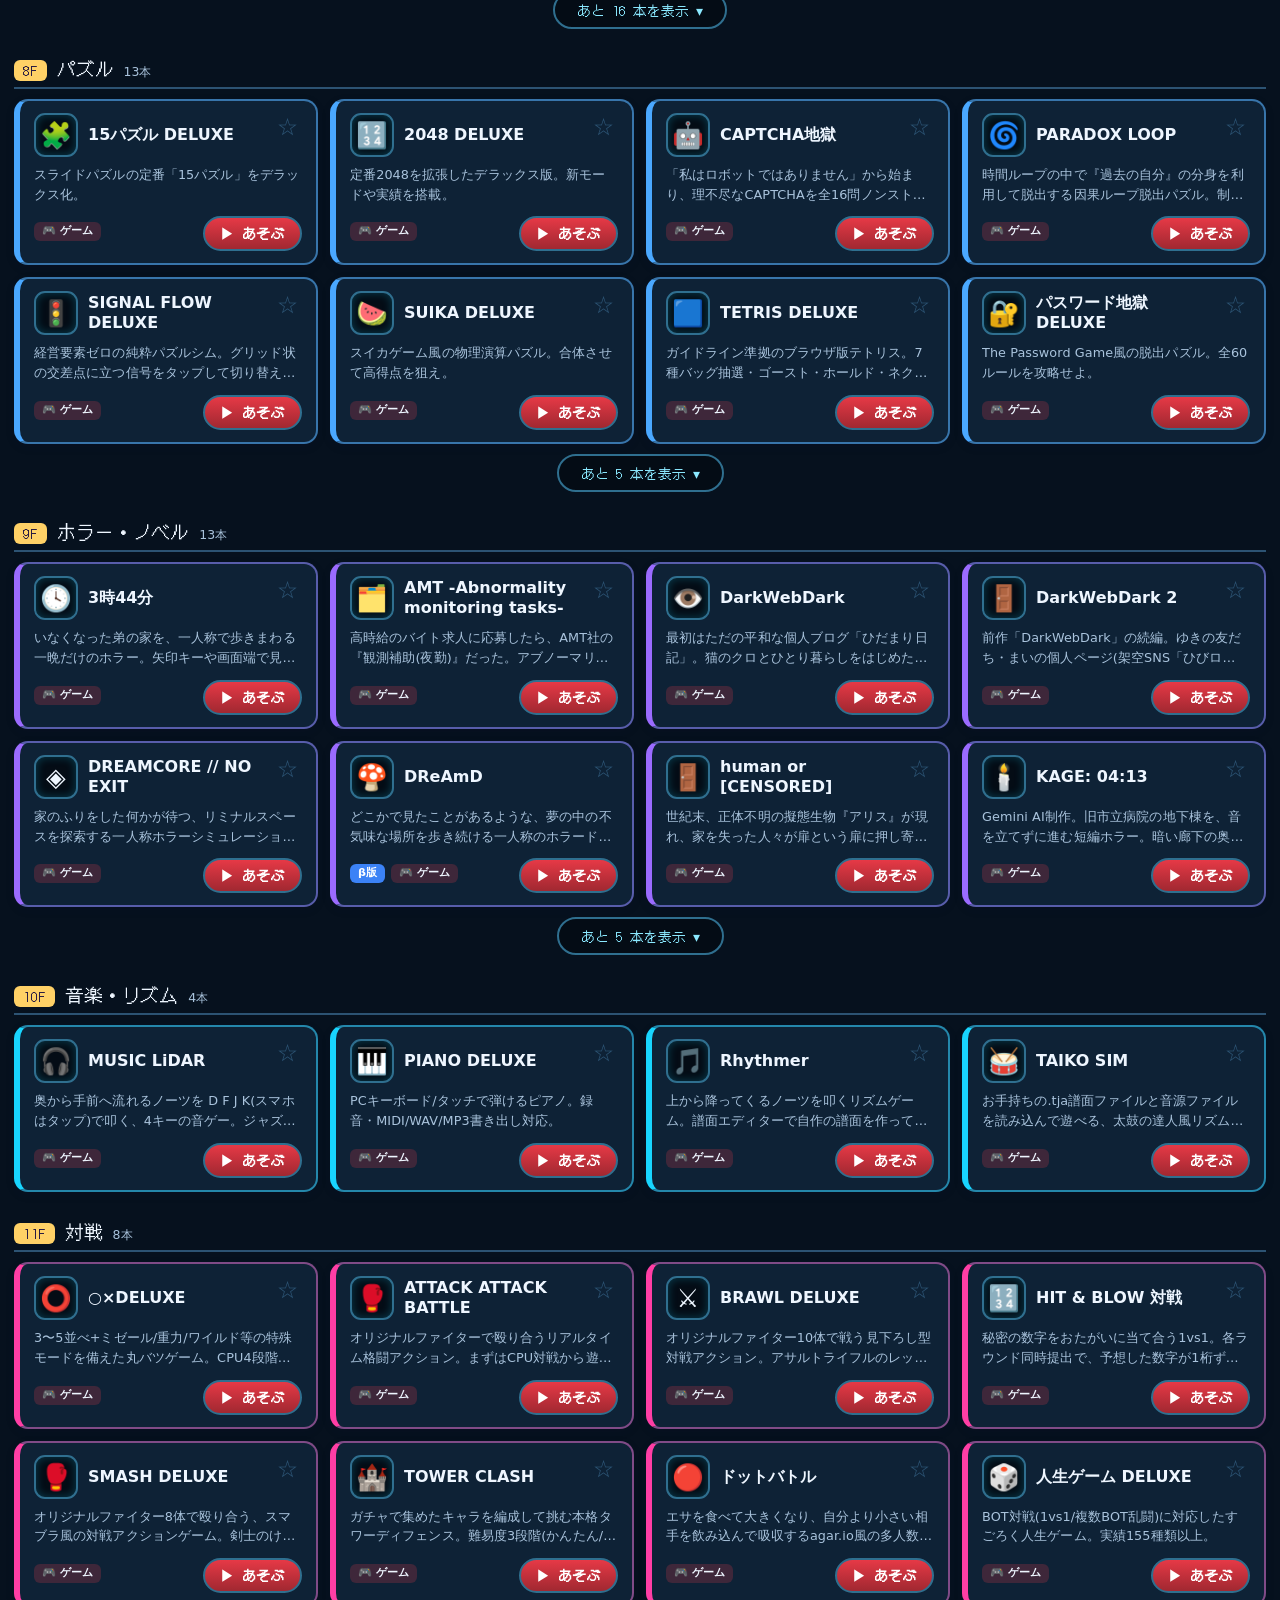
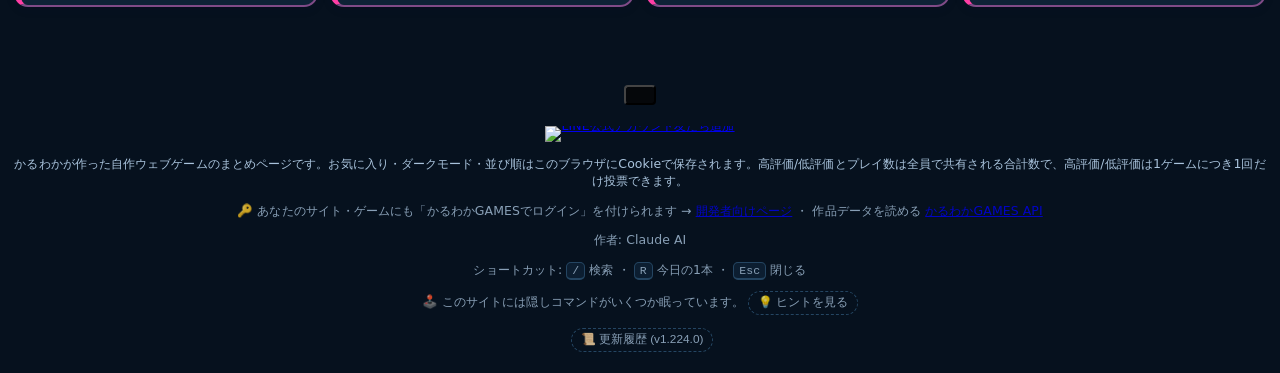
==== commit e98d5158: "Hizashiの説明を最新に (v1.224.0) - ワークスペースごとにログイン情報を分けられる(Googleアカウントの使い分け)、Chromeウェブストアの拡張機能(一部のみ動作)、他のブラウ" ====
--- a/index.html
+++ b/index.html
@@ -1407,11 +1407,22 @@
         </div>
       </article>
       <article class="game-card tile is-soft" data-genre="ソフト">
+        <div class="card-emoji tile-emoji">🧩</div>
+        <div class="tile-main">
+          <h2 class="card-title">GamePita</h2>
+          <div class="tile-meta"><span class="tile-chip soft">💻 ソフト・Web</span><span class="tile-chip genre">その他</span></div>
+          <p class="sr-only">自分に合うゲームをピタっと見つける、ゲーム紹介記事サイト(読み:ゲームピタ)。だれでも好きなゲームの紹介記事を書けて、ジャンル・遊べる機種・ひとりで/みんなで・すきま時間/じっくり・難しさ・値段・おすすめ度(★1〜5)・タグを付けられる。本文には画像URL・YouTube動画・リンクを貼るだけで埋め込める。記事には「ピタっと!」(いいね)とコメントができ、キーワード・ジャンル・タグで検索したり、新しい順・ピタっと!順・おすすめ度順に並べ替えたりできる。6つの質問に答える「ピタっと診断」では、みんなの記事の中から相性のよいゲームを点数つきでおすすめしてくれる。記事を書くにはかるわかGAMESアカウントでログインする。問題のある記事やコメントは通報できる。</p>
+        </div>
+        <div class="tile-side">
+        <a class="play-btn tile-play" href="https://gamepita.pages.dev/" target="_blank" rel="noopener" title="サイトを見る">↗</a>
+        </div>
+      </article>
+      <article class="game-card tile is-soft" data-genre="ソフト">
         <div class="card-emoji tile-emoji">🌿</div>
         <div class="tile-main">
           <h2 class="card-title">Hizashi(日差し)</h2>
           <div class="tile-meta"><span class="tile-chip soft">💻 ソフト・Windows / Android</span><span class="tile-chip genre">ツール</span></div>
-          <p class="sr-only">Windows用の自作デスクトップブラウザ。中身はEdgeと同じChromium(WebView2)なので、たいていのサイトがそのまま表示できる。コマンドパレット(Ctrl+K)でタブ・ブックマーク・履歴・全コマンドをあいまい検索でき、ワークスペース、縦タブ、分割表示、気が散るサイトをブロックする集中モード、本文だけを表示するリーダーモード、クリックで消してサイトごとに記憶する要素ブロッカー、広告・トラッカーのブロック、強制ダークモード、ページ全体のスクリーンショット、クイックメモなどを備える。exeを1つダウンロードしてダブルクリックするだけで起動でき(約46MB)、インストールは不要。公式サイトに、機能の詳しい説明・使い方ガイド・ショートカット一覧・よくある質問があり、ダウンロードもそこからできる。Android版(試験版、Android 10以降・約5MB)もあり、APKを入れるだけで使える(ワークスペースや分割表示などは入っていない)。拡張機能には対応していない。MITライセンスのオープンソース。</p>
+          <p class="sr-only">Windows用の自作デスクトップブラウザ。中身はEdgeと同じChromium(WebView2)なので、たいていのサイトがそのまま表示できる。コマンドパレット(Ctrl+K)でタブ・ブックマーク・履歴・全コマンドをあいまい検索でき、ワークスペース(ログイン情報も分けられるのでGoogleアカウントの使い分けにも使える)、縦タブ、分割表示、気が散るサイトをブロックする集中モード、本文だけを表示するリーダーモード、クリックで消してサイトごとに記憶する要素ブロッカー、広告・トラッカーのブロック、強制ダークモード、ページ全体のスクリーンショット、クイックメモなどを備える。exeを1つダウンロードしてダブルクリックするだけで起動でき(約50MB)、インストールは不要。公式サイトに、機能の詳しい説明・使い方ガイド・ショートカット一覧・よくある質問があり、ダウンロードもそこからできる。Android版(試験版、Android 10以降・約5MB)もあり、APKを入れるだけで使える(ワークスペースや分割表示などは入っていない)。Chromeウェブストアの拡張機能は一部だけ動き(Windows版のみ)、Chrome・Edge・Vivaldi・Firefoxなどからブックマークと履歴を取り込める。MITライセンスのオープンソース。</p>
         </div>
         <div class="tile-side">
         <a class="play-btn tile-play" href="https://kaikomziu.github.io/hizashi/" target="_blank" rel="noopener" title="公式サイトへ">↗</a>
@@ -1481,6 +1492,17 @@
         </div>
         <div class="tile-side">
         <a class="play-btn tile-play" href="https://kaikomziu.github.io/lucky-block-giveaway/" target="_blank" rel="noopener" title="サイトを見る">↗</a>
+        </div>
+      </article>
+      <article class="game-card tile is-soft" data-genre="ソフト">
+        <div class="card-emoji tile-emoji">🔎</div>
+        <div class="tile-main">
+          <h2 class="card-title">画像どこかな検索</h2>
+          <div class="tile-meta"><span class="tile-chip soft">💻 ソフト・Web</span><span class="tile-chip genre">ツール</span></div>
+          <p class="sr-only">画像を選ぶだけで、その画像の出どころ(ソース)を探せるサービス。ドラッグ&amp;ドロップ・クリックで選ぶ・Ctrl+Vで貼り付け・画像のURLの4通りで画像を入れると、SauceNAO・trace.moe・AnimeTrace・IQDB・Fluffle・Google レンズ(SerpApi・SearchApi・Serper・Scrapingdog)・Google Cloud Vision・TinEye など、いくつもの検索エンジンでまとめて調べる。pixivに対応していて、見つかったpixivの作品はタイトルと作者つきで「pixivで見つかった作品」にまとまり、pixivの作品ページのURLからそのまま検索することもできる。いちばん当たっていそうな結果を「いちばん有力」として大きく表示し、結果はエンジンごとのタブや、pixiv・X・Danbooru・アニメ・ケモノ系などのサイトでしぼりこめる。アニメのスクショなら作品名・話数・時間、キャラクターの絵ならキャラ名もわかる。TinEyeではいちばん古い掲載ページがわかるので、元の投稿を探しやすい。成人向けの結果は「隠す/ぼかす/表示する」から選べる(18歳以上のみ)。検索の履歴は端末に残る。選んだ画像は検索のために各サービスへ送られ、サーバーには最大30分だけ置いて消す。</p>
+        </div>
+        <div class="tile-side">
+        <a class="play-btn tile-play" href="https://kaikomziu.github.io/gazou-doko/" target="_blank" rel="noopener" title="サイトを見る">↗</a>
         </div>
       </article>
     <!-- SEO-SOFT:END -->
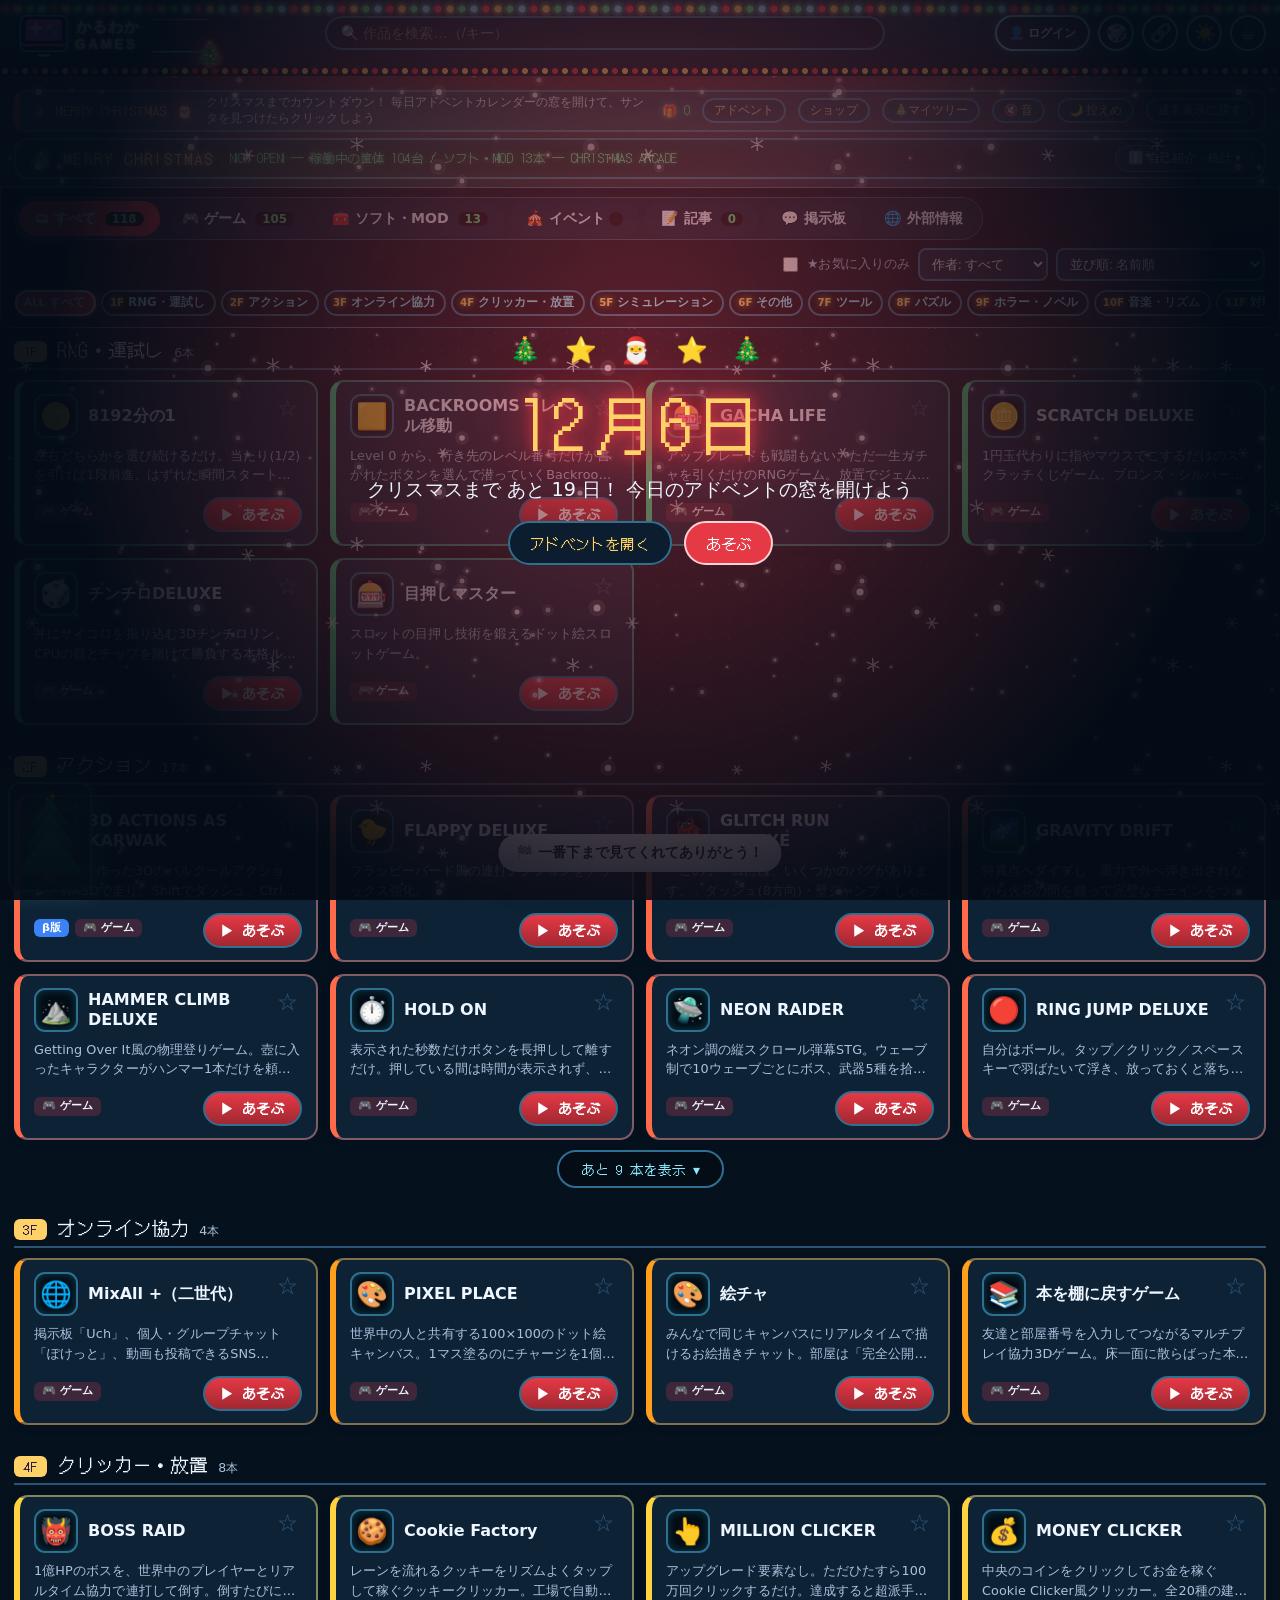
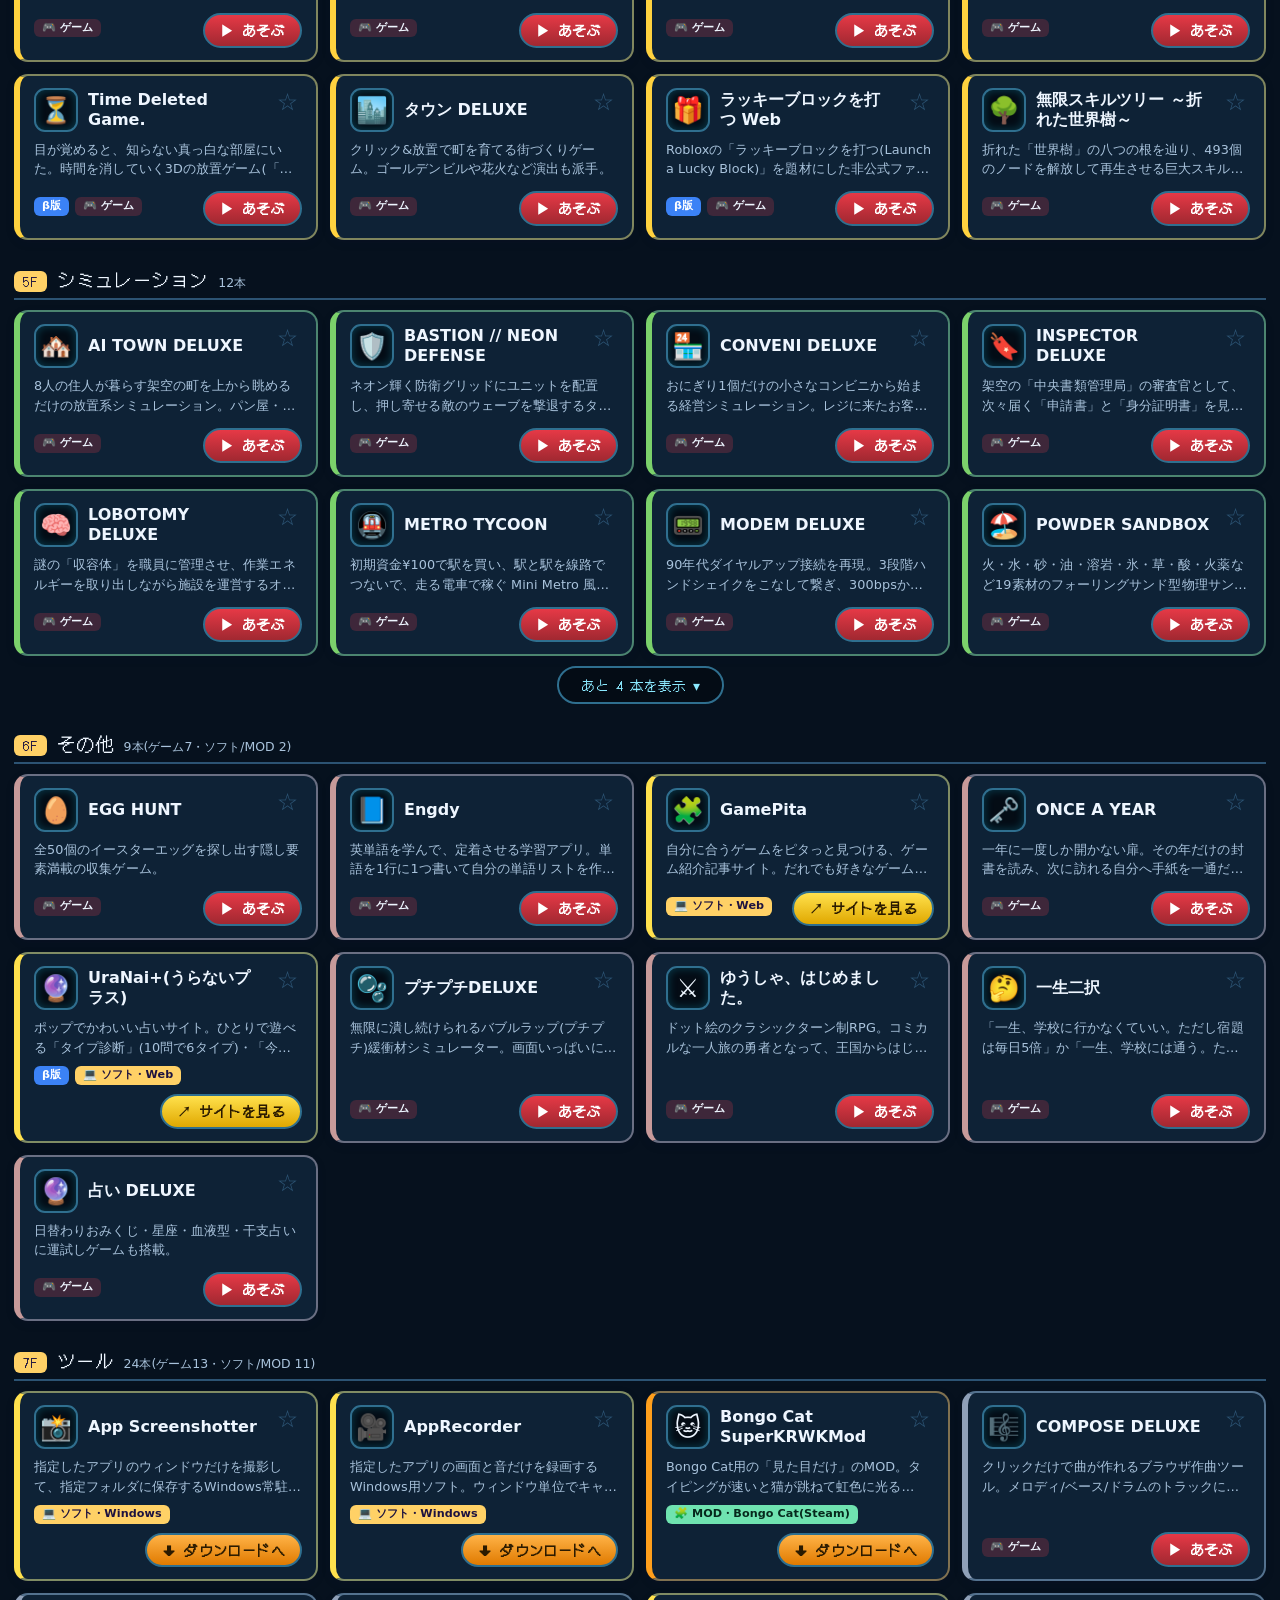
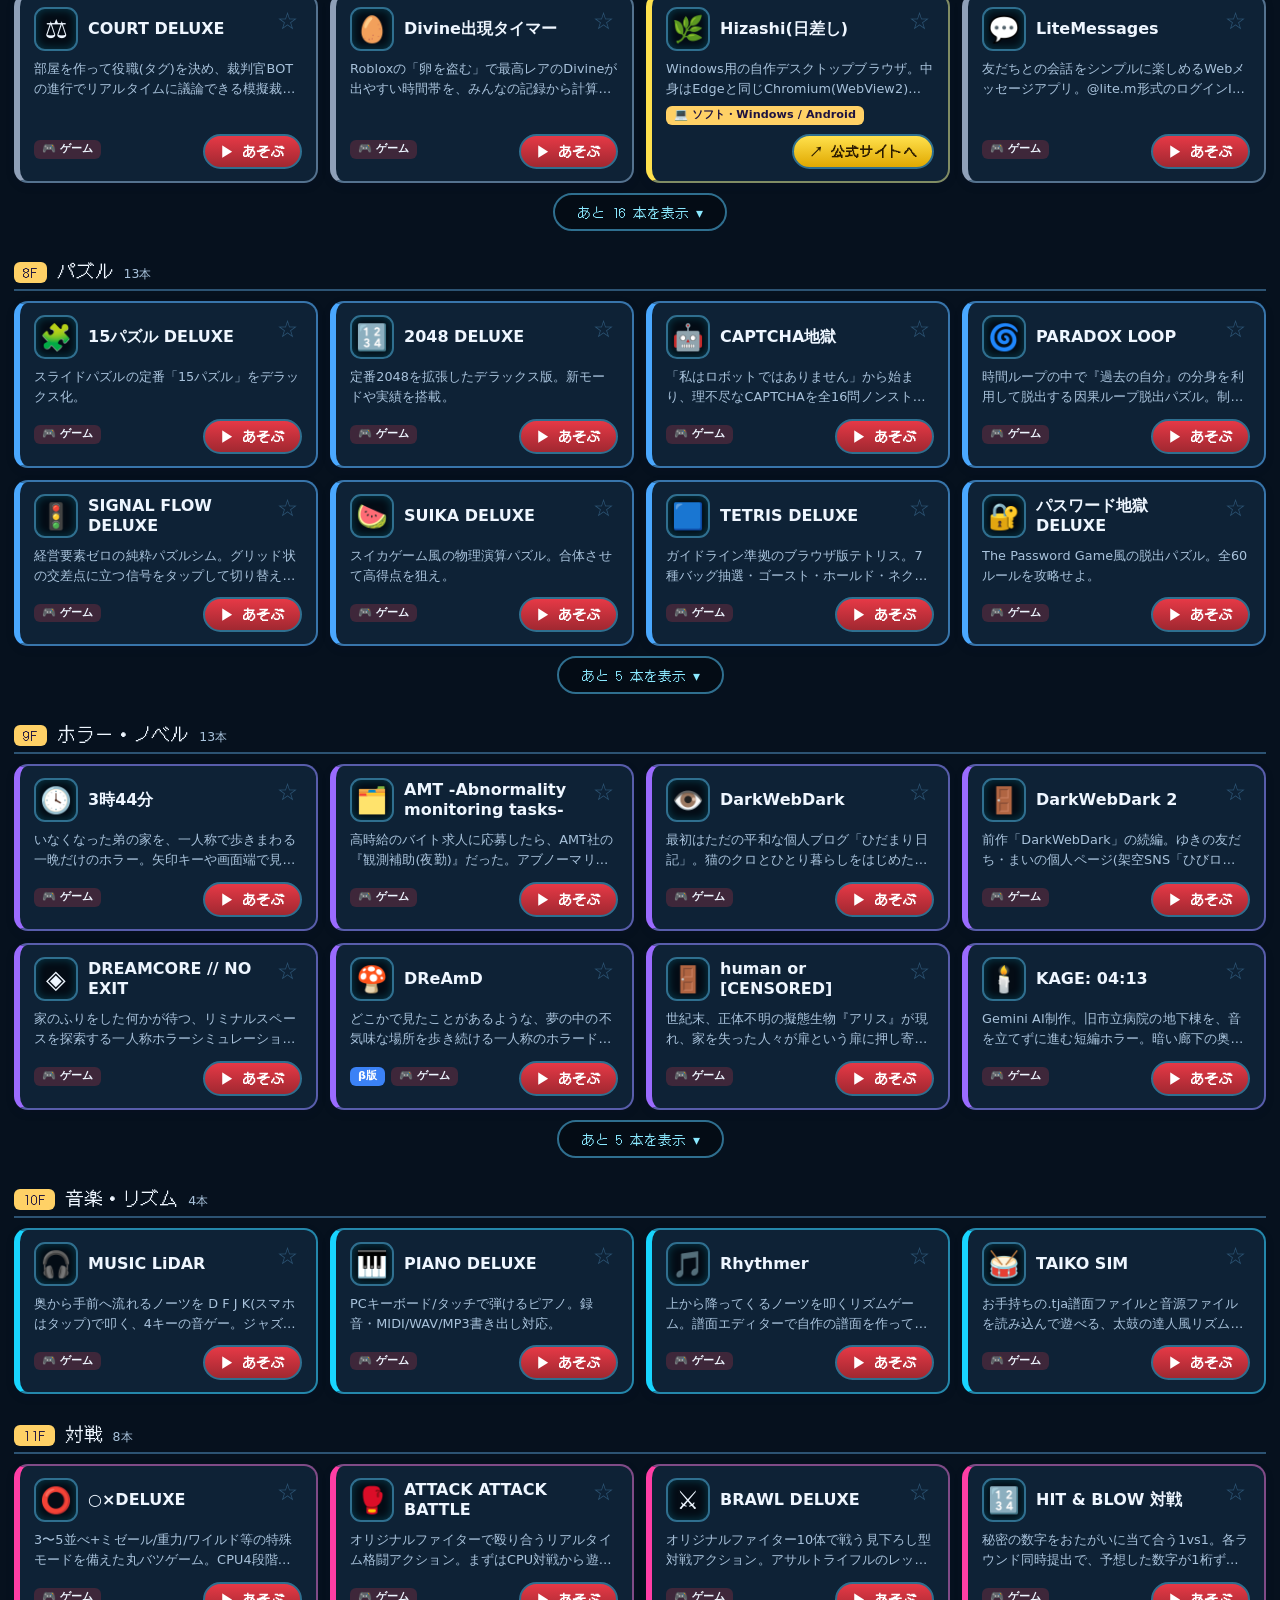
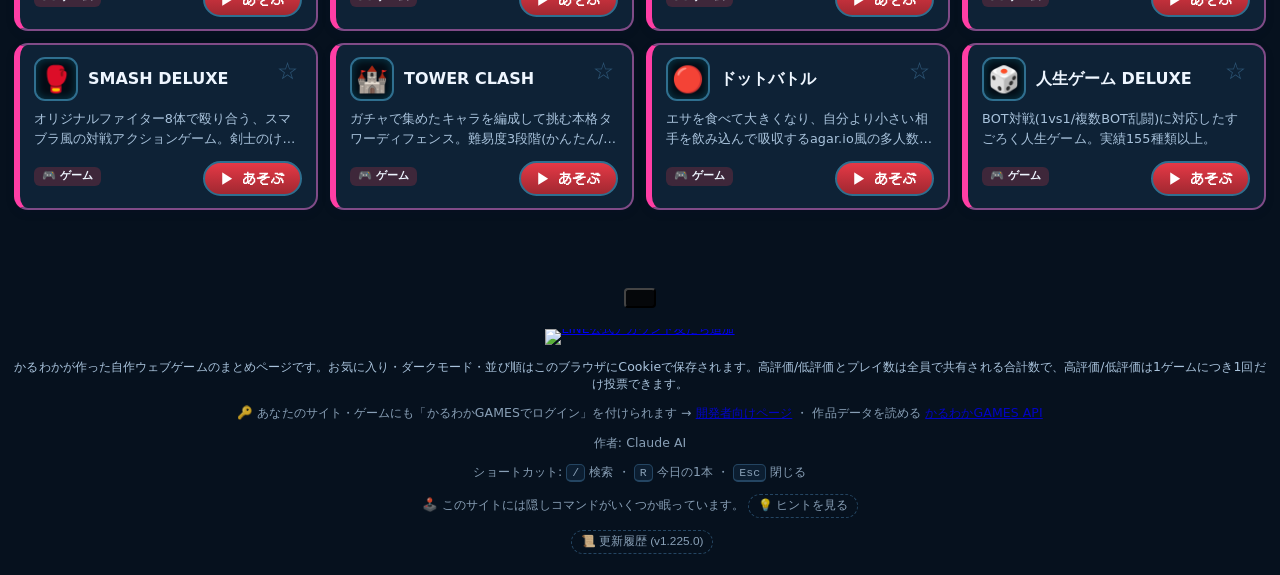
==== commit 3f052ffe: "UraNai+ をソフト・MODに追加 (1.225.0) Co-Authored-By: Claude Opus 5.5 <noreply@anthropic.com>" ====
--- a/index.html
+++ b/index.html
@@ -1462,6 +1462,17 @@
         </div>
       </article>
       <article class="game-card tile is-soft" data-genre="ソフト">
+        <div class="card-emoji tile-emoji">🔮</div>
+        <div class="tile-main">
+          <h2 class="card-title">UraNai+(うらないプラス)</h2>
+          <div class="tile-meta"><span class="tile-chip soft">💻 ソフト・Web</span><span class="tile-chip beta">β版</span><span class="tile-chip genre">その他</span></div>
+          <p class="sr-only">ポップでかわいい占いサイト。ひとりで遊べる「タイプ診断」(10問で6タイプ)・「今日の運勢」(名前と誕生日で毎日かわる)・「タロット占い」(大アルカナ22枚、1枚引き/3枚引き)・「おみくじ」(1日1回)と、URLを送って相手と遊べる「恋愛相性占い」「友情相性占い」「わたしのこと知ってる?クイズ」がある。ふたりで遊ぶ占いは、自分がこたえてできたURLを相手に送ると、相手もこたえてふたりの結果が出て、結果のURLを送り返せる。BGMつきで、右上のプレイヤーで一時停止・音量の変更ができる。</p>
+        </div>
+        <div class="tile-side">
+        <a class="play-btn tile-play" href="https://kaikomziu.github.io/uranai-plus/" target="_blank" rel="noopener" title="サイトを見る">↗</a>
+        </div>
+      </article>
+      <article class="game-card tile is-soft" data-genre="ソフト">
         <div class="card-emoji tile-emoji">⏱️</div>
         <div class="tile-main">
           <h2 class="card-title">WorkMonitor</h2>
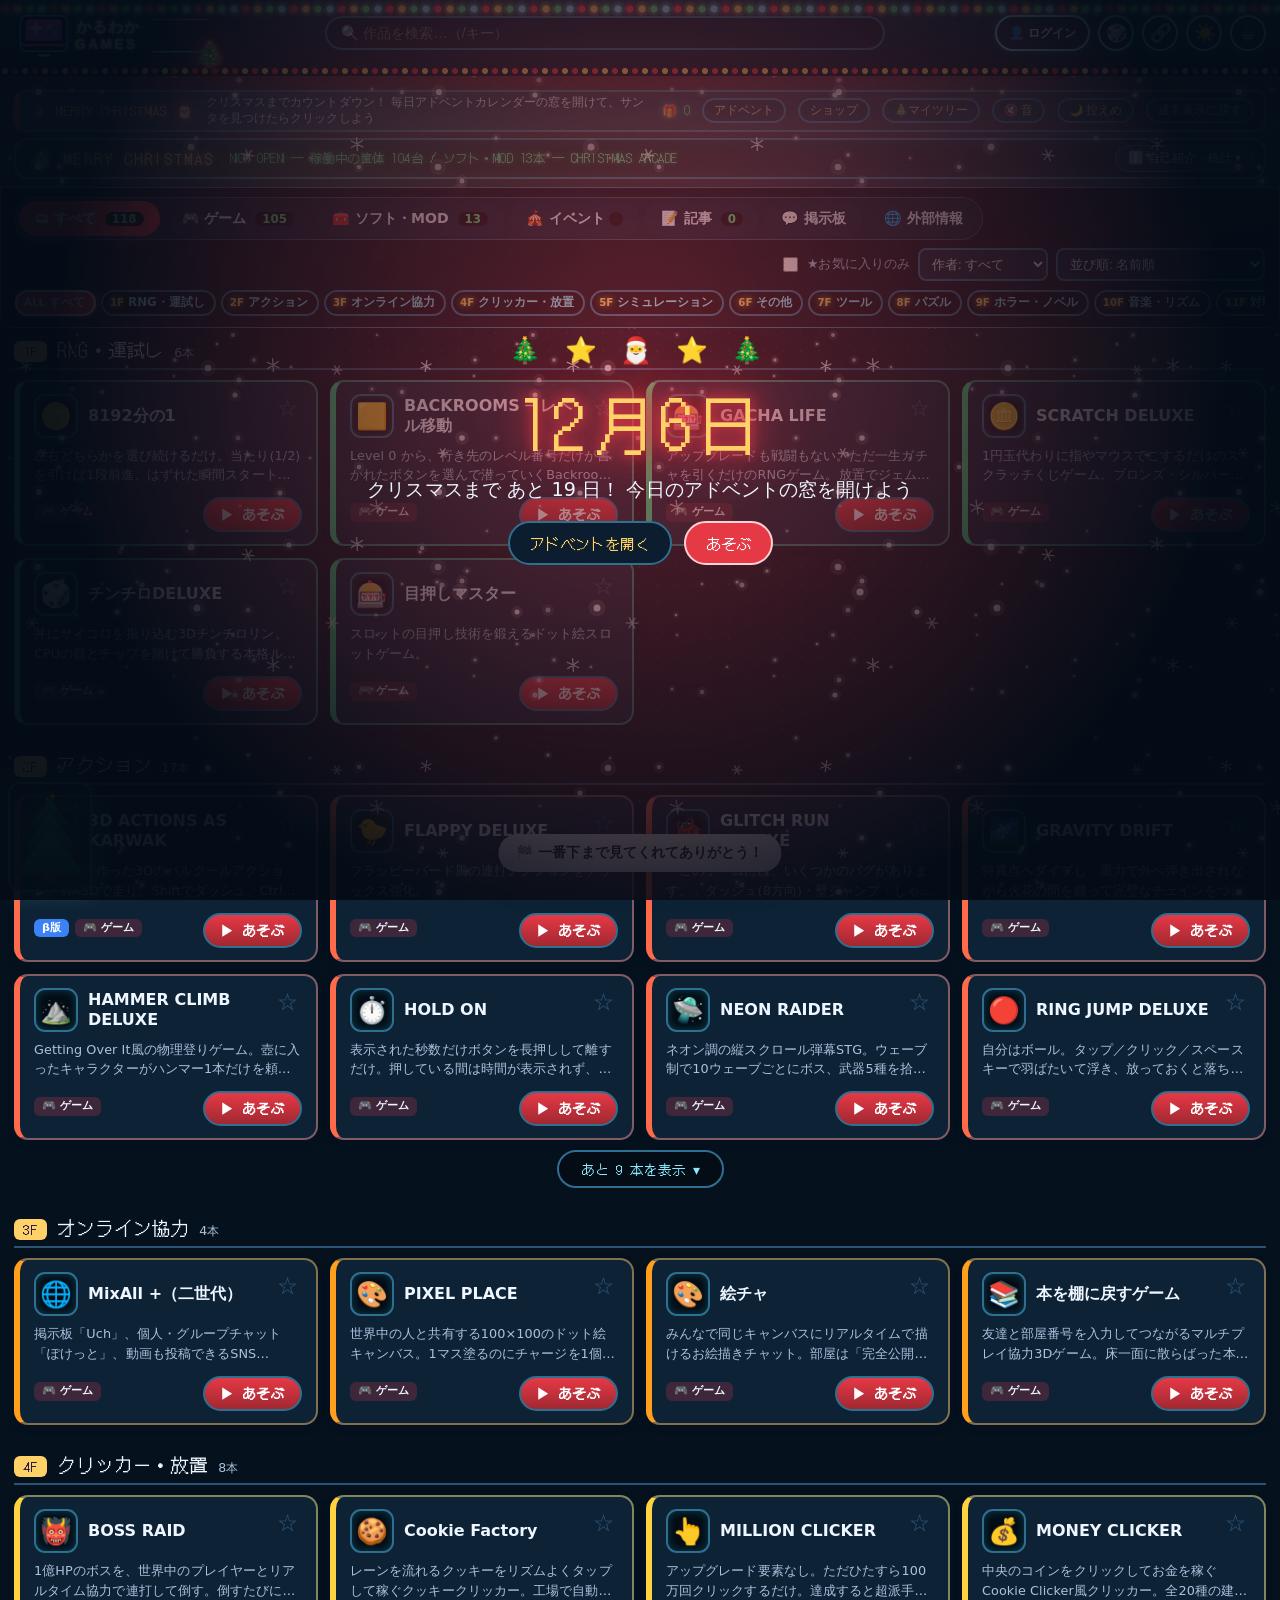
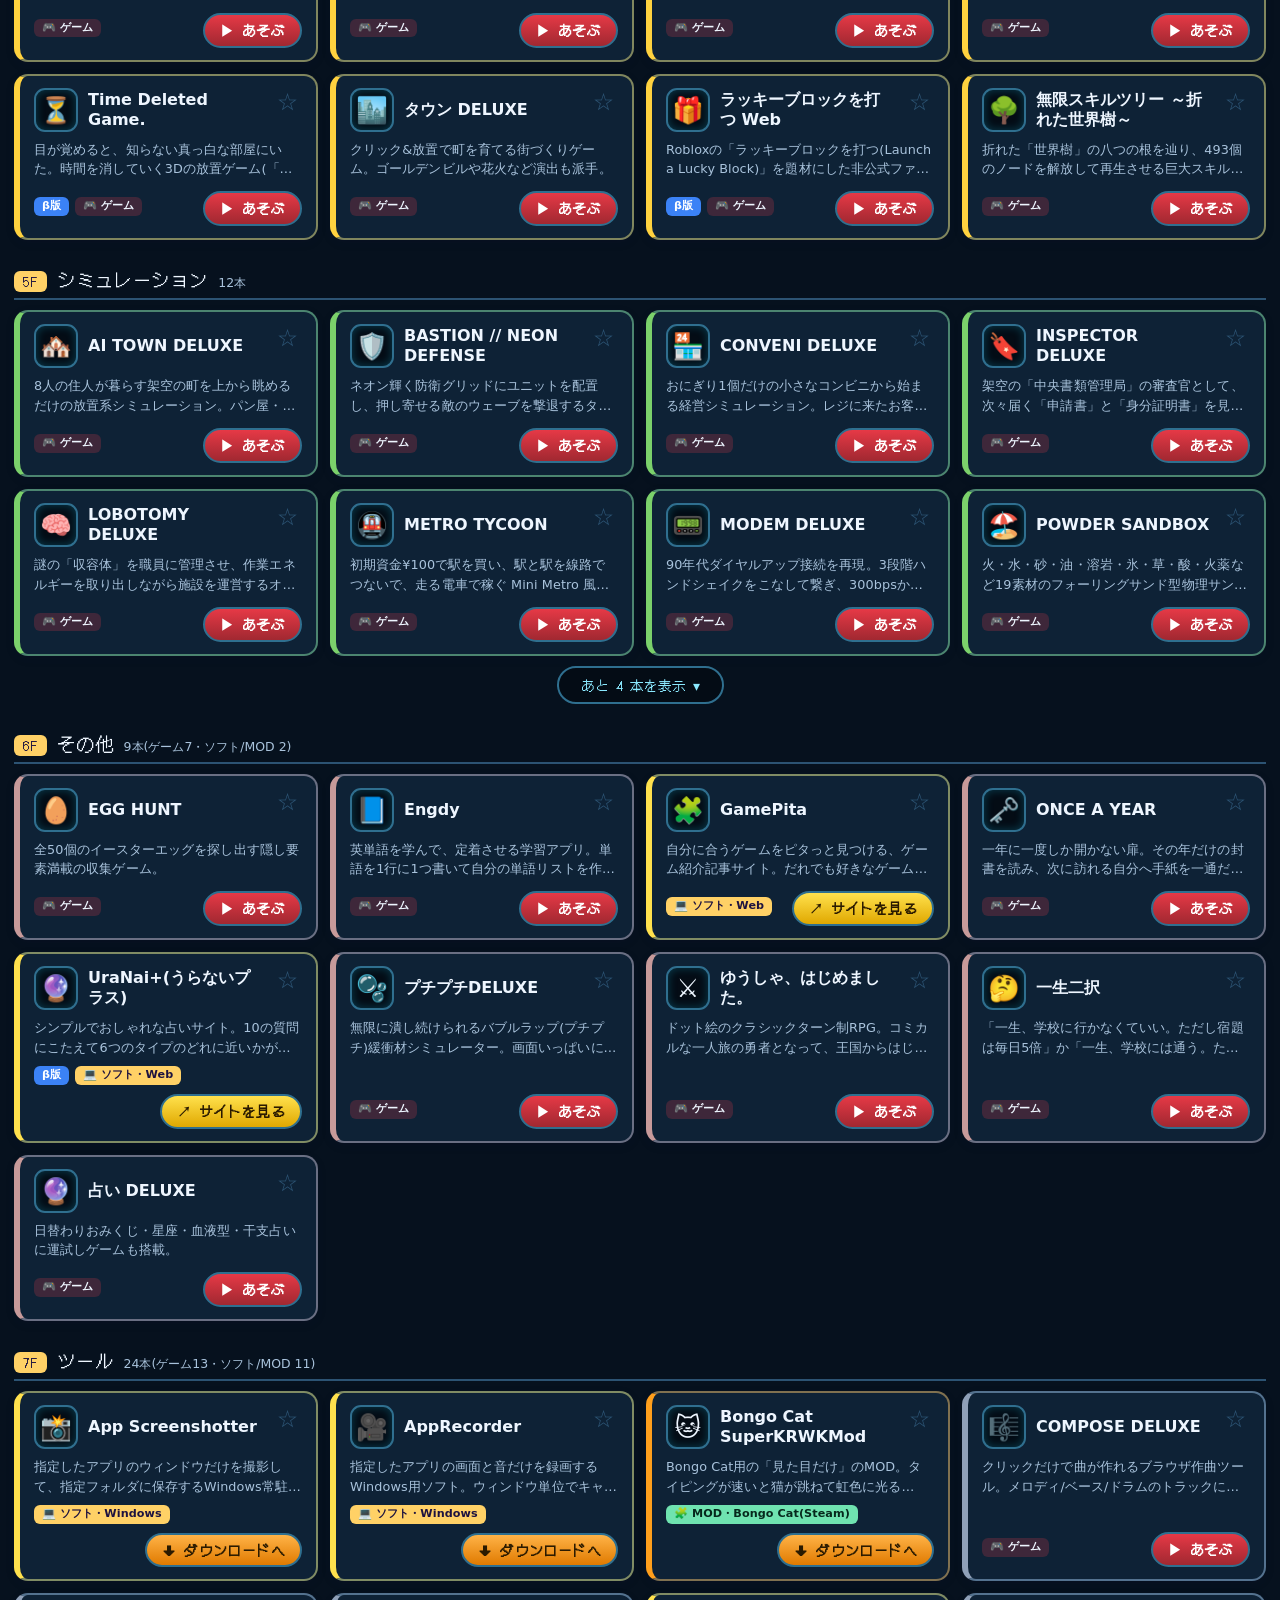
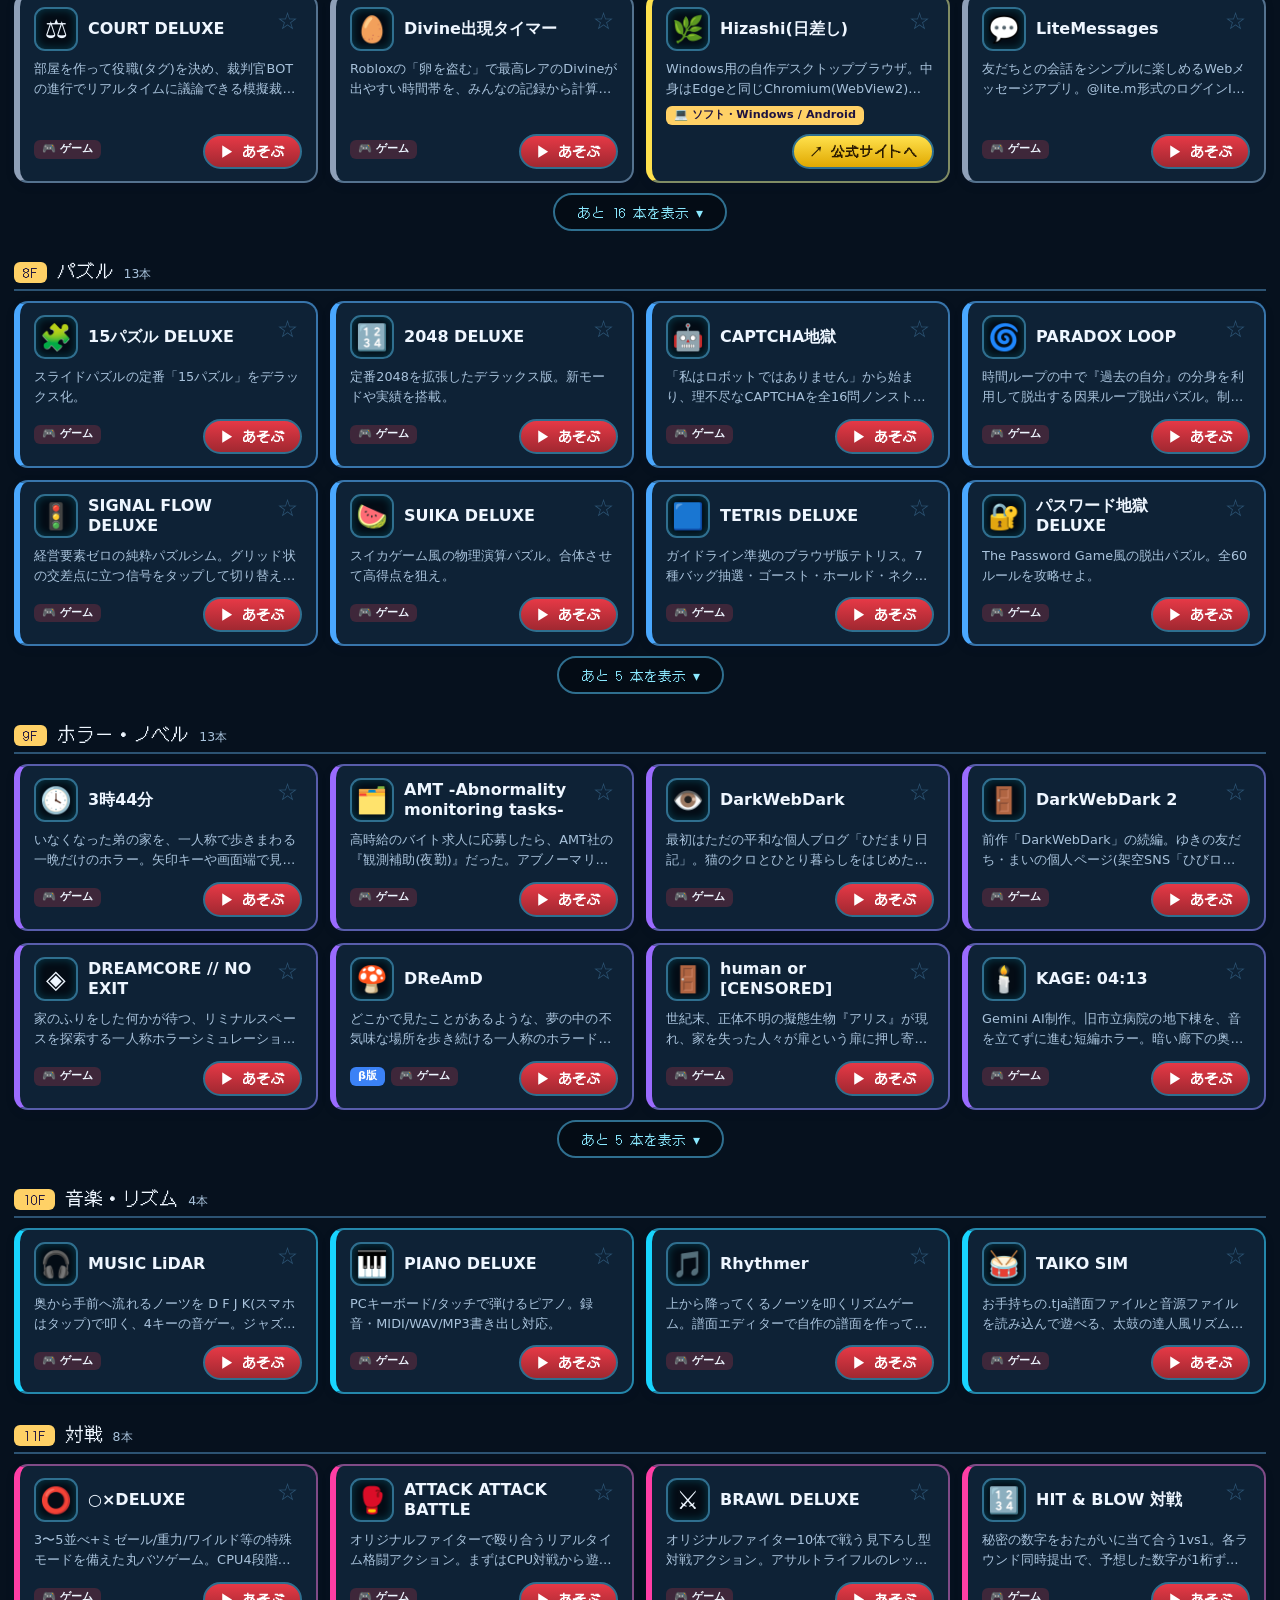
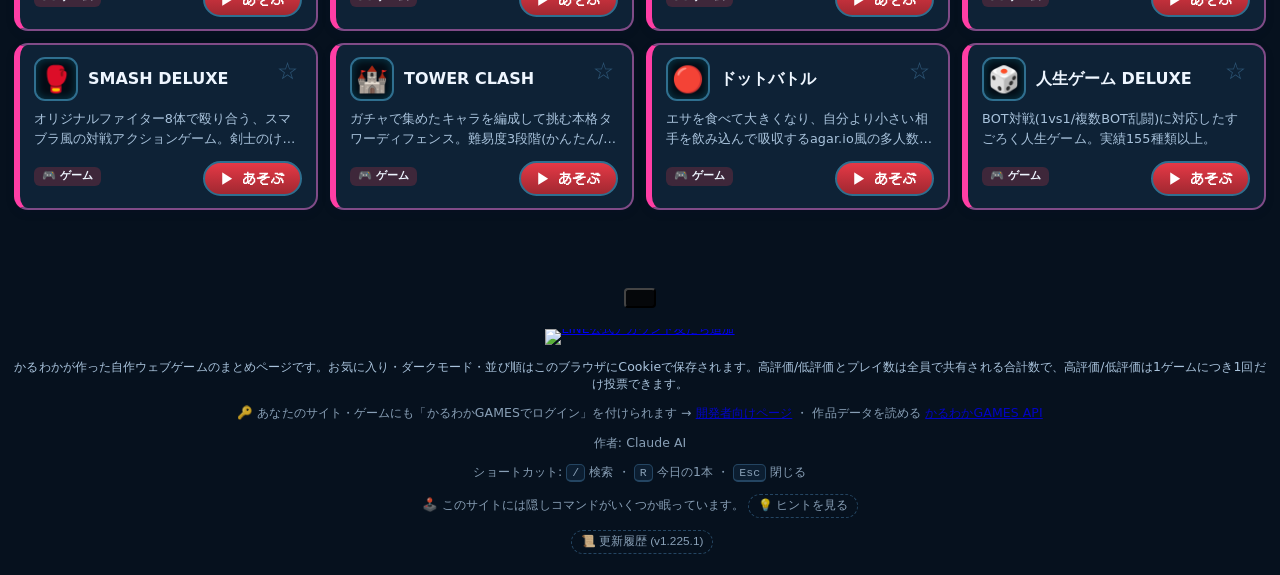
==== commit 290f89e4: "UraNai+ の説明を最新に (1.225.1) Co-Authored-By: Claude Opus 5.5 <noreply@anthropic.com>" ====
--- a/index.html
+++ b/index.html
@@ -1466,7 +1466,7 @@
         <div class="tile-main">
           <h2 class="card-title">UraNai+(うらないプラス)</h2>
           <div class="tile-meta"><span class="tile-chip soft">💻 ソフト・Web</span><span class="tile-chip beta">β版</span><span class="tile-chip genre">その他</span></div>
-          <p class="sr-only">ポップでかわいい占いサイト。ひとりで遊べる「タイプ診断」(10問で6タイプ)・「今日の運勢」(名前と誕生日で毎日かわる)・「タロット占い」(大アルカナ22枚、1枚引き/3枚引き)・「おみくじ」(1日1回)と、URLを送って相手と遊べる「恋愛相性占い」「友情相性占い」「わたしのこと知ってる?クイズ」がある。ふたりで遊ぶ占いは、自分がこたえてできたURLを相手に送ると、相手もこたえてふたりの結果が出て、結果のURLを送り返せる。BGMつきで、右上のプレイヤーで一時停止・音量の変更ができる。</p>
+          <p class="sr-only">シンプルでおしゃれな占いサイト。10の質問にこたえて6つのタイプのどれに近いかがわかる「タイプ診断」と、ふたりの名前を入れるだけで相性がわかる「相性診断」がある。相性診断で入れた名前はその端末にだけ保存され、結果のURLには入らないので、URLを送っても相手の画面では名前が「？？？」と表示される(自分の端末では名前つきで見られる)。結果は4つの項目・アドバイス・おすすめスポット・ラッキーカラーつき。BGMつきで、右上のプレイヤーで一時停止・音量の変更ができる。</p>
         </div>
         <div class="tile-side">
         <a class="play-btn tile-play" href="https://kaikomziu.github.io/uranai-plus/" target="_blank" rel="noopener" title="サイトを見る">↗</a>
